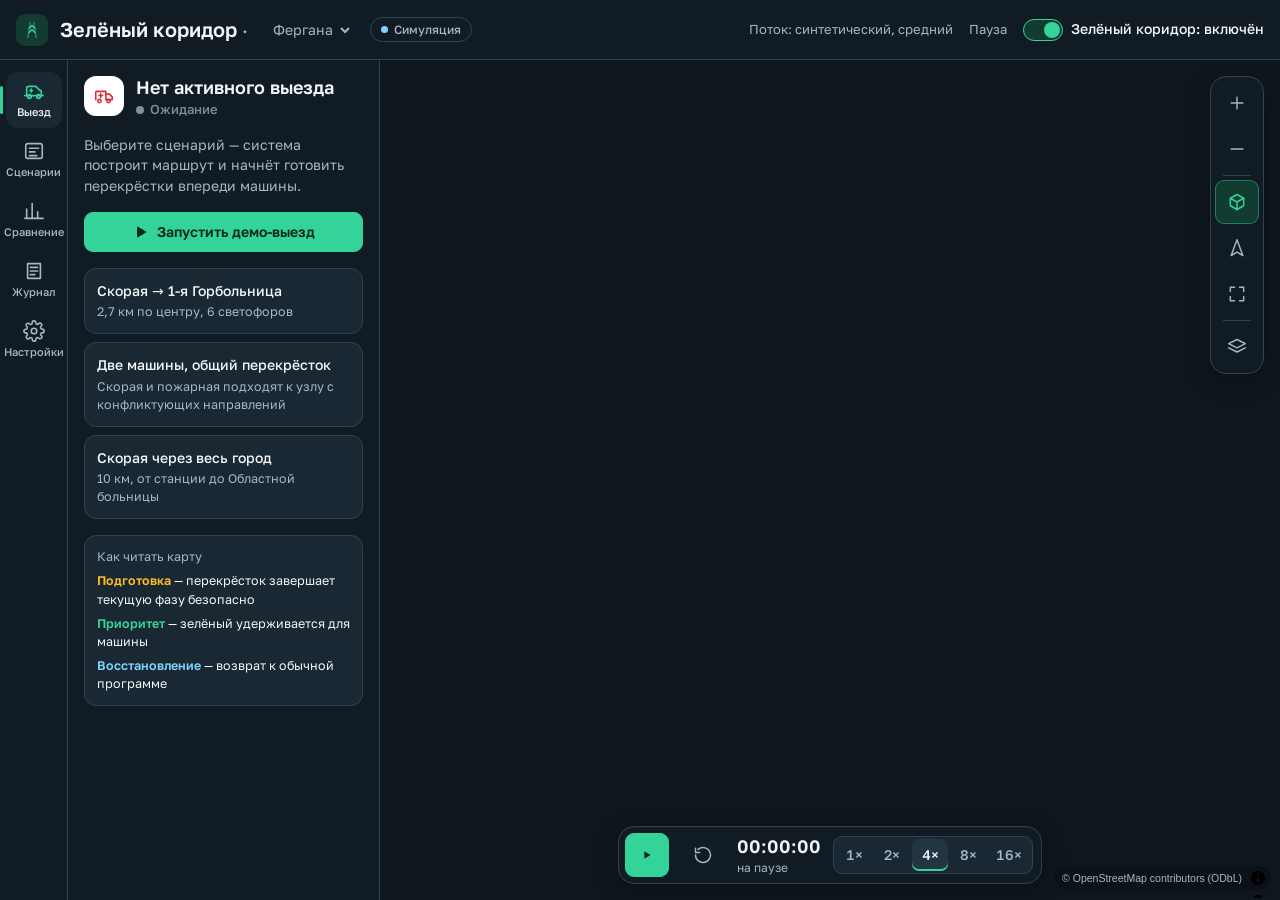
==== app/index.html @ f5132b70 "Deploy demo 2026-10-21T15:01Z" ====
<!doctype html>
<html lang="ru">
  <head>
    <meta charset="UTF-8" />
    
    <meta name="viewport" content="width=device-width, initial-scale=1.0" />
    <title>Зелёный коридор · Фергана</title>
    <script type="module" crossorigin src="./assets/index-9zPYIZCa.js"></script>
    <link rel="stylesheet" crossorigin href="./assets/index-Ds9QWmDQ.css">
  </head>
  <body>
    <div id="root"></div>
  </body>
</html>
---- app/assets/index-Ds9QWmDQ.css ----
@font-face{font-family:Golos Text;font-style:normal;font-display:swap;font-weight:400;src:url(./golos-text-cyrillic-ext-400-normal-B7UQLM1C.woff2) format("woff2"),url(./golos-text-cyrillic-ext-400-normal-Cpwc_t9_.woff) format("woff");unicode-range:U+0460-052F,U+1C80-1C8A,U+20B4,U+2DE0-2DFF,U+A640-A69F,U+FE2E-FE2F}@font-face{font-family:Golos Text;font-style:normal;font-display:swap;font-weight:400;src:url(./golos-text-cyrillic-400-normal-Du08II1m.woff2) format("woff2"),url(./golos-text-cyrillic-400-normal-Ceu9bpXK.woff) format("woff");unicode-range:U+0301,U+0400-045F,U+0490-0491,U+04B0-04B1,U+2116}@font-face{font-family:Golos Text;font-style:normal;font-display:swap;font-weight:400;src:url(./golos-text-latin-ext-400-normal-BC4k-DM0.woff2) format("woff2"),url(./golos-text-latin-ext-400-normal-C4yf00BN.woff) format("woff");unicode-range:U+0100-02BA,U+02BD-02C5,U+02C7-02CC,U+02CE-02D7,U+02DD-02FF,U+0304,U+0308,U+0329,U+1D00-1DBF,U+1E00-1E9F,U+1EF2-1EFF,U+2020,U+20A0-20AB,U+20AD-20C0,U+2113,U+2C60-2C7F,U+A720-A7FF}@font-face{font-family:Golos Text;font-style:normal;font-display:swap;font-weight:400;src:url(./golos-text-latin-400-normal-BRtgm2Ku.woff2) format("woff2"),url(./golos-text-latin-400-normal-DzzaOOeY.woff) format("woff");unicode-range:U+0000-00FF,U+0131,U+0152-0153,U+02BB-02BC,U+02C6,U+02DA,U+02DC,U+0304,U+0308,U+0329,U+2000-206F,U+20AC,U+2122,U+2191,U+2193,U+2212,U+2215,U+FEFF,U+FFFD}@font-face{font-family:Golos Text;font-style:normal;font-display:swap;font-weight:500;src:url(./golos-text-cyrillic-ext-500-normal-DowNBUsJ.woff2) format("woff2"),url(./golos-text-cyrillic-ext-500-normal-ChMrrh8g.woff) format("woff");unicode-range:U+0460-052F,U+1C80-1C8A,U+20B4,U+2DE0-2DFF,U+A640-A69F,U+FE2E-FE2F}@font-face{font-family:Golos Text;font-style:normal;font-display:swap;font-weight:500;src:url(./golos-text-cyrillic-500-normal-B_X3u68Z.woff2) format("woff2"),url(./golos-text-cyrillic-500-normal-CgnIYaIc.woff) format("woff");unicode-range:U+0301,U+0400-045F,U+0490-0491,U+04B0-04B1,U+2116}@font-face{font-family:Golos Text;font-style:normal;font-display:swap;font-weight:500;src:url(./golos-text-latin-ext-500-normal-DKLhIVht.woff2) format("woff2"),url(./golos-text-latin-ext-500-normal-DEuFnoAa.woff) format("woff");unicode-range:U+0100-02BA,U+02BD-02C5,U+02C7-02CC,U+02CE-02D7,U+02DD-02FF,U+0304,U+0308,U+0329,U+1D00-1DBF,U+1E00-1E9F,U+1EF2-1EFF,U+2020,U+20A0-20AB,U+20AD-20C0,U+2113,U+2C60-2C7F,U+A720-A7FF}@font-face{font-family:Golos Text;font-style:normal;font-display:swap;font-weight:500;src:url(./golos-text-latin-500-normal-vg8l_8L7.woff2) format("woff2"),url(./golos-text-latin-500-normal-CMGwgarb.woff) format("woff");unicode-range:U+0000-00FF,U+0131,U+0152-0153,U+02BB-02BC,U+02C6,U+02DA,U+02DC,U+0304,U+0308,U+0329,U+2000-206F,U+20AC,U+2122,U+2191,U+2193,U+2212,U+2215,U+FEFF,U+FFFD}@font-face{font-family:Golos Text;font-style:normal;font-display:swap;font-weight:600;src:url(./golos-text-cyrillic-ext-600-normal-B7560LIh.woff2) format("woff2"),url(./golos-text-cyrillic-ext-600-normal-DSrnFoa6.woff) format("woff");unicode-range:U+0460-052F,U+1C80-1C8A,U+20B4,U+2DE0-2DFF,U+A640-A69F,U+FE2E-FE2F}@font-face{font-family:Golos Text;font-style:normal;font-display:swap;font-weight:600;src:url(./golos-text-cyrillic-600-normal-C24T-5ZM.woff2) format("woff2"),url(./golos-text-cyrillic-600-normal-Dw66BQxA.woff) format("woff");unicode-range:U+0301,U+0400-045F,U+0490-0491,U+04B0-04B1,U+2116}@font-face{font-family:Golos Text;font-style:normal;font-display:swap;font-weight:600;src:url(./golos-text-latin-ext-600-normal-owBqvGRr.woff2) format("woff2"),url(./golos-text-latin-ext-600-normal-CEQ_VXH0.woff) format("woff");unicode-range:U+0100-02BA,U+02BD-02C5,U+02C7-02CC,U+02CE-02D7,U+02DD-02FF,U+0304,U+0308,U+0329,U+1D00-1DBF,U+1E00-1E9F,U+1EF2-1EFF,U+2020,U+20A0-20AB,U+20AD-20C0,U+2113,U+2C60-2C7F,U+A720-A7FF}@font-face{font-family:Golos Text;font-style:normal;font-display:swap;font-weight:600;src:url(./golos-text-latin-600-normal-GuklLaES.woff2) format("woff2"),url(./golos-text-latin-600-normal-C-WGjWc2.woff) format("woff");unicode-range:U+0000-00FF,U+0131,U+0152-0153,U+02BB-02BC,U+02C6,U+02DA,U+02DC,U+0304,U+0308,U+0329,U+2000-206F,U+20AC,U+2122,U+2191,U+2193,U+2212,U+2215,U+FEFF,U+FFFD}:root{--app-bg: #0b1218;--panel-bg: #111b24;--surface-raised: #1a2833;--surface-hover: #243542;--border-subtle: #30424f;--text-primary: #f2f6f8;--text-secondary: #a7b6c2;--accent-green: #34d399;--accent-green-hover: #6ee7b7;--accent-green-surface: #123b31;--on-green: #06281d;--status-preparing: #fbbf24;--status-danger: #f87171;--status-info: #7dd3fc;--status-unknown: #81909d;--focus: #7dd3fc;--s1: 4px;--s2: 8px;--s3: 12px;--s4: 16px;--s5: 20px;--s6: 24px;--s7: 32px;--r-field: 9px;--r-card: 12px;--r-panel: 16px;--shadow-panel: 0 6px 24px rgba(0, 0, 0, .32), 0 1px 0 rgba(255, 255, 255, .03) inset;--shadow-float: 0 4px 16px rgba(0, 0, 0, .38);--topbar-h: 60px;--nav-w: 68px;--panel-w: 312px;--t-fast: .16s;--t-med: .2s;--font: "Golos Text", system-ui, -apple-system, "Segoe UI", Roboto, sans-serif;color-scheme:dark}@media(prefers-reduced-motion:reduce){:root{--t-fast: 0ms;--t-med: 0ms}}*{box-sizing:border-box}html,body,#root{height:100%;margin:0}body{background:var(--app-bg);color:var(--text-primary);font:400 14px/1.45 var(--font);overflow:hidden;-webkit-font-smoothing:antialiased}button,select,input{font:inherit;color:inherit}.num{font-variant-numeric:tabular-nums}:focus-visible{outline:2px solid var(--focus);outline-offset:2px}.sr-only{position:absolute;width:1px;height:1px;overflow:hidden;clip:rect(0 0 0 0);white-space:nowrap}.boot{height:100%;display:grid;place-items:center;color:var(--text-secondary);font-size:16px;gap:8px;text-align:center}.shell{position:relative;height:100%;display:grid;grid-template-rows:var(--topbar-h) minmax(0,1fr);grid-template-columns:var(--nav-w) var(--panel-w) minmax(0,1fr);grid-template-areas:"top top top" "nav panel map"}.topbar{grid-area:top;display:flex;align-items:center;gap:var(--s4);padding:0 var(--s4);background:var(--panel-bg);border-bottom:1px solid var(--border-subtle);min-width:0}.brand{display:flex;align-items:center;gap:var(--s3);min-width:0}.brand-mark{width:32px;height:32px;border-radius:9px;background:var(--accent-green-surface);color:var(--accent-green);display:grid;place-items:center;flex:none}.brand-name{font-size:20px;font-weight:600;white-space:nowrap}.brand-city{color:var(--text-secondary);font-size:14px;white-space:nowrap}.sim-tag{display:inline-flex;align-items:center;gap:6px;padding:3px 10px;border-radius:999px;border:1px solid var(--border-subtle);color:var(--text-secondary);font-size:12px;font-weight:500;white-space:nowrap}.sim-tag i{width:7px;height:7px;border-radius:50%;background:var(--status-info)}.top-meta{display:flex;align-items:center;gap:var(--s4);margin-left:auto;min-width:0}.top-meta .meta{color:var(--text-secondary);font-size:13px;white-space:nowrap}.switch{display:inline-flex;align-items:center;gap:var(--s2);cursor:pointer;font-weight:500;white-space:nowrap;min-height:44px}.switch input{position:absolute;opacity:0;width:1px;height:1px}.switch .track{width:40px;height:22px;border-radius:11px;background:var(--surface-hover);border:1px solid var(--border-subtle);position:relative;transition:background var(--t-fast)}.switch .track:after{content:"";position:absolute;top:2px;left:2px;width:16px;height:16px;border-radius:50%;background:var(--text-secondary);transition:transform var(--t-fast),background var(--t-fast)}.switch input:checked+.track{background:var(--accent-green-surface);border-color:var(--accent-green)}.switch input:checked+.track:after{transform:translate(18px);background:var(--accent-green)}.switch input:focus-visible+.track{outline:2px solid var(--focus);outline-offset:2px}.sidenav{grid-area:nav;background:var(--panel-bg);border-right:1px solid var(--border-subtle);display:flex;flex-direction:column;align-items:center;gap:var(--s1);padding:var(--s3) 0}.navbtn{position:relative;width:56px;min-height:56px;border:0;background:none;border-radius:var(--r-card);color:var(--text-secondary);cursor:pointer;display:flex;flex-direction:column;align-items:center;justify-content:center;gap:2px;font-size:11px;font-weight:500;transition:background var(--t-fast),color var(--t-fast)}.navbtn:hover,.navbtn[aria-current=page]{background:var(--surface-raised);color:var(--text-primary)}.navbtn[aria-current=page] svg{color:var(--accent-green)}.navbtn[aria-current=page]:before{content:"";position:absolute;left:-6px;top:14px;bottom:14px;width:3px;border-radius:2px;background:var(--accent-green)}.panel{grid-area:panel;background:var(--panel-bg);border-right:1px solid var(--border-subtle);overflow-y:auto;overscroll-behavior:contain;min-width:0}.panel-inner{padding:var(--s4);display:flex;flex-direction:column;gap:var(--s4)}.panel h2{margin:0;font-size:19px;font-weight:600}.panel h3{margin:0 0 var(--s2);font-size:12px;font-weight:500;text-transform:uppercase;letter-spacing:.06em;color:var(--text-secondary)}.mapwrap{grid-area:map;position:relative;min-width:0;overflow:hidden}.mapwrap .map3d{position:absolute;top:0;right:0;bottom:0;left:0}.peek{display:none}.btn{display:inline-flex;align-items:center;justify-content:center;gap:var(--s2);min-height:40px;padding:0 var(--s4);border-radius:var(--r-field);border:1px solid var(--border-subtle);background:var(--surface-raised);color:var(--text-primary);font-weight:500;cursor:pointer;transition:background var(--t-fast),border-color var(--t-fast);white-space:nowrap}.btn:hover{background:var(--surface-hover)}.btn:active{transform:translateY(1px)}.btn:disabled{opacity:.45;cursor:not-allowed;transform:none}.btn.primary{background:var(--accent-green);border-color:var(--accent-green);color:var(--on-green);font-weight:600}.btn.primary:hover{background:var(--accent-green-hover)}.btn.ghost{background:none;border-color:transparent;color:var(--text-secondary)}.btn.ghost:hover{color:var(--text-primary);background:var(--surface-raised)}.btn.danger{color:var(--status-danger)}.btn.block{width:100%}.btn.sm{min-height:32px;padding:0 var(--s3);font-size:13px}.iconbtn{width:44px;height:44px;display:grid;place-items:center;border-radius:var(--r-field);border:1px solid transparent;background:none;color:var(--text-secondary);cursor:pointer;transition:background var(--t-fast),color var(--t-fast)}.iconbtn:hover{background:var(--surface-hover);color:var(--text-primary)}.iconbtn[aria-pressed=true]{color:var(--accent-green);background:var(--accent-green-surface);border-color:#34d39973}.seg{display:inline-flex;background:var(--surface-raised);border:1px solid var(--border-subtle);border-radius:var(--r-field);padding:2px;gap:2px}.seg button{min-height:32px;min-width:36px;padding:0 var(--s2);border:0;border-radius:7px;background:none;color:var(--text-secondary);cursor:pointer;font-weight:500;font-variant-numeric:tabular-nums}.seg button:hover{color:var(--text-primary)}.seg button[aria-pressed=true]{background:var(--surface-hover);color:var(--text-primary);box-shadow:inset 0 -2px 0 var(--accent-green)}select,input[type=number],input[type=text]{min-height:40px;background:var(--surface-raised);border:1px solid var(--border-subtle);border-radius:var(--r-field);padding:0 var(--s3)}.field{display:flex;flex-direction:column;gap:var(--s1)}.field>span{font-size:12px;color:var(--text-secondary)}.card{background:var(--surface-raised);border:1px solid var(--border-subtle);border-radius:var(--r-card);padding:var(--s3)}.row{display:flex;gap:var(--s2);align-items:center;flex-wrap:wrap}.muted{color:var(--text-secondary)}.small{font-size:12.5px}.good{color:var(--accent-green)}.bad{color:var(--status-danger)}.warn{color:var(--status-preparing)}.divider{height:1px;background:var(--border-subtle);margin:0;border:0}.kv{display:grid;grid-template-columns:1fr auto;gap:6px var(--s3);font-size:13px}.kv>:nth-child(odd){color:var(--text-secondary)}.kv>:nth-child(2n){text-align:right;font-variant-numeric:tabular-nums}.tag{display:inline-flex;align-items:center;gap:4px;padding:2px 8px;border-radius:6px;font-size:12px;font-weight:500;border:1px solid var(--border-subtle);color:var(--text-secondary);white-space:nowrap}.tag.green{color:var(--accent-green);border-color:#34d39973;background:var(--accent-green-surface)}.tag.amber{color:var(--status-preparing);border-color:#fbbf2473;background:#fbbf2414}.tag.info{color:var(--status-info);border-color:#7dd3fc66;background:#7dd3fc12}.tag.red{color:var(--status-danger);border-color:#f8717173;background:#f8717112}.tag.unknown{color:var(--status-unknown);border-style:dashed}details>summary{cursor:pointer;color:var(--text-secondary);font-weight:500;min-height:32px;display:flex;align-items:center}table.t{width:100%;border-collapse:collapse;font-size:12.5px;font-variant-numeric:tabular-nums}table.t th,table.t td{padding:6px 4px;border-bottom:1px solid var(--border-subtle);text-align:right}table.t th:first-child,table.t td:first-child{text-align:left}table.t th{color:var(--text-secondary);font-weight:500}.log{font-size:12px;max-height:calc(100dvh - 360px);min-height:160px;overflow-y:auto;background:var(--app-bg);border:1px solid var(--border-subtle);border-radius:var(--r-card);padding:var(--s2)}.log div{padding:3px 0;border-bottom:1px solid rgba(48,66,79,.5)}.log .t{color:var(--text-secondary);font-variant-numeric:tabular-nums;margin-right:6px}.bar{height:8px;border-radius:4px;background:var(--surface-hover);overflow:hidden}.bar>div{height:100%;border-radius:4px}.empty{border:1px dashed var(--border-subtle);border-radius:var(--r-card);padding:var(--s4);color:var(--text-secondary);text-align:center;display:flex;flex-direction:column;gap:var(--s3);align-items:center}.mission-head{display:flex;gap:var(--s3);align-items:flex-start}.svc{width:40px;height:40px;border-radius:var(--r-card);display:grid;place-items:center;background:#fff;color:#d92d3a;flex:none}.svc.fire{color:#e8590c}.svc.police{color:#2c5ad6}.mission-title{font-size:18px;font-weight:600;line-height:1.25}.status{display:inline-flex;align-items:center;gap:6px;font-size:13px;font-weight:500}.status i{width:8px;height:8px;border-radius:50%;background:currentColor}.route-ft{display:grid;grid-template-columns:16px 1fr;gap:2px var(--s2);font-size:13px}.route-ft .dot{width:10px;height:10px;border-radius:50%;border:2px solid var(--text-secondary);margin:4px 3px}.route-ft .dot.to{border-color:var(--accent-green);background:var(--accent-green)}.route-ft .name{overflow:hidden;display:-webkit-box;-webkit-line-clamp:2;-webkit-box-orient:vertical}.eta-big{font-size:30px;font-weight:600;font-variant-numeric:tabular-nums;line-height:1.1}.metrics{display:grid;grid-template-columns:repeat(3,1fr);gap:var(--s2)}.metric{background:var(--surface-raised);border-radius:var(--r-card);padding:var(--s2) var(--s3)}.metric b{display:block;font-size:17px;font-weight:600;font-variant-numeric:tabular-nums}.metric span{font-size:12px;color:var(--text-secondary)}.street-now{font-size:16px;font-weight:500;overflow:hidden;display:-webkit-box;-webkit-line-clamp:2;-webkit-box-orient:vertical}.seq{list-style:none;margin:0;padding:0;position:relative}.seq li{position:relative;display:grid;grid-template-columns:28px 1fr;gap:var(--s2);padding:0 0 var(--s3);cursor:pointer;border-radius:var(--r-field)}.seq li:hover .seq-name{color:var(--accent-green-hover)}.seq li:before{content:"";position:absolute;left:13px;top:24px;bottom:0;width:2px;background:var(--border-subtle)}.seq li:last-child:before{display:none}.seq li.passed:before,.seq li.priority:before{background:var(--accent-green);opacity:.5}.seq .bullet{width:28px;height:24px;display:grid;place-items:center}.seq .bullet i{width:12px;height:12px;border-radius:50%;border:2px solid var(--status-unknown);background:var(--panel-bg)}.seq .passed .bullet i{background:var(--text-secondary);border-color:var(--text-secondary);width:10px;height:10px}.seq .priority .bullet i{border-color:var(--accent-green);background:var(--accent-green);box-shadow:0 0 0 4px #34d3992e}.seq .preparing .bullet i{border-color:var(--status-preparing);background:var(--panel-bg);box-shadow:0 0 0 3px #fbbf2426}.seq .waiting .bullet i{border-style:dashed}.seq-kicker{font-size:12px;color:var(--text-secondary)}.seq-name{font-weight:500;overflow:hidden;display:-webkit-box;-webkit-line-clamp:2;-webkit-box-orient:vertical}.seq-meta{display:flex;gap:var(--s2);flex-wrap:wrap;margin-top:3px;font-size:12px;color:var(--text-secondary);font-variant-numeric:tabular-nums}.backbtn{align-self:flex-start}.approach{display:grid;grid-template-columns:18px 1fr auto;gap:var(--s2);align-items:center;padding:var(--s2) 0;border-bottom:1px solid var(--border-subtle)}.lamp3{width:14px;height:34px;border-radius:4px;background:#0a0f13;border:1px solid #3a4b57;display:flex;flex-direction:column;justify-content:space-around;align-items:center;padding:2px 0}.lamp3 i{width:8px;height:8px;border-radius:50%;background:#26333d}.lamp3 .on.R{background:#f87171}.lamp3 .on.Y{background:#fbbf24}.lamp3 .on.G{background:#34d399}.lamp3.unknown{border-style:dashed}.moves{display:flex;gap:4px;flex-wrap:wrap}.mv{display:inline-flex;align-items:center;gap:3px;padding:2px 6px;border-radius:6px;font-size:12px;border:1px solid var(--border-subtle);color:var(--text-secondary)}.mv.G{color:var(--accent-green);border-color:#34d39980}.mv.Y{color:var(--status-preparing);border-color:#fbbf2480}.maptools{position:absolute;right:var(--s4);top:var(--s4);z-index:5;display:flex;flex-direction:column;gap:2px;padding:4px;background:var(--panel-bg);border:1px solid var(--border-subtle);border-radius:var(--r-panel);box-shadow:var(--shadow-panel)}.maptools hr{width:28px;border:0;height:1px;background:var(--border-subtle);margin:2px auto}.simbar{position:absolute;left:50%;transform:translate(-50%);bottom:var(--s4);z-index:5;display:flex;align-items:center;gap:var(--s3);padding:6px 8px 6px 6px;background:var(--panel-bg);border:1px solid var(--border-subtle);border-radius:var(--r-panel);box-shadow:var(--shadow-panel);max-width:calc(100% - 32px)}.simbar .playbtn{width:44px;height:44px}.simbar .clock{font-size:18px;font-weight:600;font-variant-numeric:tabular-nums;min-width:84px}.simbar .lbl{font-size:12px;color:var(--text-secondary)}.notice{position:absolute;left:50%;transform:translate(-50%);top:var(--s4);z-index:6;max-width:min(560px,calc(100% - 140px));display:flex;gap:var(--s3);align-items:flex-start;padding:var(--s2) var(--s3);background:var(--panel-bg);border:1px solid var(--border-subtle);border-left:3px solid var(--status-info);border-radius:var(--r-card);box-shadow:var(--shadow-float);animation:fadein var(--t-med) ease-out}.notice.green{border-left-color:var(--accent-green)}.notice.amber{border-left-color:var(--status-preparing)}.notice.red{border-left-color:var(--status-danger)}.notice .n-title{font-weight:500}.notice .n-more{font-size:12.5px;color:var(--text-secondary);margin-top:2px}@keyframes fadein{0%{opacity:0;transform:translate(-50%,-4px)}}.mapstate{position:absolute;left:var(--s4);top:var(--s4);z-index:5;display:flex;flex-direction:column;gap:var(--s2)}.legend{position:absolute;left:var(--s4);bottom:var(--s4);z-index:5;background:var(--panel-bg);border:1px solid var(--border-subtle);border-radius:var(--r-card);box-shadow:var(--shadow-panel);padding:var(--s3);font-size:12px;width:250px}.legend ul{list-style:none;margin:var(--s2) 0 0;padding:0;display:grid;gap:6px}.legend li{display:grid;grid-template-columns:26px 1fr;align-items:center;gap:var(--s2);color:var(--text-secondary)}.lg-line{height:4px;border-radius:2px}.maplibregl-ctrl-attrib{background:#0b1218bf!important;color:var(--text-secondary)!important;font-size:10.5px}.maplibregl-ctrl-attrib a{color:var(--text-secondary)!important}.maplibregl-ctrl-bottom-right{right:0}@media(max-width:1179px){.shell{grid-template-columns:var(--nav-w) minmax(0,1fr);grid-template-areas:"top top" "nav map"}.panel{grid-area:map;position:relative;z-index:8;width:var(--panel-w);justify-self:start;box-shadow:var(--shadow-panel);transform:translate(-102%);transition:transform var(--t-med);visibility:hidden}.panel.open{transform:none;visibility:visible}.top-meta .meta{display:none}}@media(max-width:699px){:root{--topbar-h: 52px}.shell{grid-template-rows:var(--topbar-h) minmax(0,1fr) calc(60px + env(safe-area-inset-bottom));grid-template-columns:minmax(0,1fr);grid-template-areas:"top" "map" "nav"}.topbar{padding:0 var(--s3);gap:var(--s2);padding-top:env(safe-area-inset-top)}.brand-name{font-size:17px}.brand-city,.brand-mark,.switch .lbl-long{display:none}.sidenav{position:relative;z-index:9;flex-direction:row;justify-content:space-around;border-right:0;border-top:1px solid var(--border-subtle);padding:0 0 env(safe-area-inset-bottom)}.navbtn{width:auto;flex:1;min-height:56px}.navbtn[aria-current=page]:before{left:25%;right:25%;top:0;bottom:auto;width:auto;height:3px}.panel{position:absolute;grid-area:map;left:0;right:0;bottom:0;top:auto;width:100%;max-height:72%;border-radius:var(--r-panel) var(--r-panel) 0 0;border:1px solid var(--border-subtle);border-bottom:0;transform:translateY(calc(100% - 128px));visibility:visible;transition:transform var(--t-med)}.panel.open{transform:none}.panel .grab{display:block;width:44px;height:5px;border-radius:3px;background:var(--border-subtle);margin:8px auto 0}.simbar{bottom:140px;gap:var(--s2)}.simbar .seg,.simbar .lbl{display:none}.maptools{top:var(--s3);right:var(--s3)}.notice{top:var(--s3);max-width:calc(100% - 90px);left:var(--s3);transform:none}.legend{display:none}}.panel .grab{display:none}@media(max-width:699px){.panel .grab{display:block}}.tablet-only{display:none}@media(max-width:1179px)and (min-width:700px){.tablet-only{display:grid}}.card.scen{text-align:left;cursor:pointer;display:grid;gap:2px;color:inherit;transition:background var(--t-fast),border-color var(--t-fast)}.card.scen:hover{background:var(--surface-hover);border-color:#47606f}.brand-sep{color:var(--text-secondary);font-weight:400}.city-select{min-height:44px;padding:0 var(--s1) 0 var(--s2);border-color:transparent;background-color:transparent;color:var(--text-secondary);font-size:14px;cursor:pointer}.city-select:hover,.city-select:focus-visible{border-color:var(--border-subtle);background-color:var(--surface-raised);color:var(--text-primary)}.city-select option{background:var(--panel-bg);color:var(--text-primary)}.boot .city-select{border-color:var(--border-subtle)}.mapwrap.city-missing{background:var(--map-bg, #0f171d)}@media(max-width:699px){.brand-sep{display:none}.city-select{font-size:13px;padding:0 2px;min-width:0}}@media(max-width:699px){.brand-name{display:none}.brand-mark{display:grid;width:30px;height:30px}.city-select{flex:none;min-width:96px;color:var(--text-primary)}.switch>span:last-child{display:none}.sim-tag{padding:3px 8px}}.maplibregl-map{font:12px/20px Helvetica Neue,Arial,Helvetica,sans-serif;overflow:hidden;position:relative;-webkit-tap-highlight-color:rgb(0 0 0/0)}.maplibregl-canvas{left:0;position:absolute;top:0}.maplibregl-map:fullscreen{height:100%;width:100%}.maplibregl-ctrl-group button.maplibregl-ctrl-compass{touch-action:none}.maplibregl-canvas-container.maplibregl-interactive,.maplibregl-ctrl-group button.maplibregl-ctrl-compass{cursor:grab;-webkit-user-select:none;-moz-user-select:none;user-select:none}.maplibregl-canvas-container.maplibregl-interactive.maplibregl-track-pointer{cursor:pointer}.maplibregl-canvas-container.maplibregl-interactive:active,.maplibregl-ctrl-group button.maplibregl-ctrl-compass:active{cursor:grabbing}.maplibregl-canvas-container.maplibregl-touch-zoom-rotate,.maplibregl-canvas-container.maplibregl-touch-zoom-rotate .maplibregl-canvas{touch-action:pan-x pan-y}.maplibregl-canvas-container.maplibregl-touch-drag-pan,.maplibregl-canvas-container.maplibregl-touch-drag-pan .maplibregl-canvas{touch-action:pinch-zoom}.maplibregl-canvas-container.maplibregl-touch-zoom-rotate.maplibregl-touch-drag-pan,.maplibregl-canvas-container.maplibregl-touch-zoom-rotate.maplibregl-touch-drag-pan .maplibregl-canvas{touch-action:none}.maplibregl-canvas-container.maplibregl-touch-drag-pan.maplibregl-cooperative-gestures,.maplibregl-canvas-container.maplibregl-touch-drag-pan.maplibregl-cooperative-gestures .maplibregl-canvas{touch-action:pan-x pan-y}.maplibregl-ctrl-bottom-left,.maplibregl-ctrl-bottom-right,.maplibregl-ctrl-top-left,.maplibregl-ctrl-top-right{pointer-events:none;position:absolute;z-index:2}.maplibregl-ctrl-top-left{left:0;top:0}.maplibregl-ctrl-top-right{right:0;top:0}.maplibregl-ctrl-bottom-left{bottom:0;left:0}.maplibregl-ctrl-bottom-right{bottom:0;right:0}.maplibregl-ctrl{clear:both;pointer-events:auto;transform:translate(0)}.maplibregl-ctrl-top-left .maplibregl-ctrl{float:left;margin:10px 0 0 10px}.maplibregl-ctrl-top-right .maplibregl-ctrl{float:right;margin:10px 10px 0 0}.maplibregl-ctrl-bottom-left .maplibregl-ctrl{float:left;margin:0 0 10px 10px}.maplibregl-ctrl-bottom-right .maplibregl-ctrl{float:right;margin:0 10px 10px 0}.maplibregl-ctrl-group{background:#fff;border-radius:4px}.maplibregl-ctrl-group:not(:empty){box-shadow:0 0 0 2px #0000001a}@media(forced-colors:active){.maplibregl-ctrl-group:not(:empty){box-shadow:0 0 0 2px ButtonText}}.maplibregl-ctrl-group button{background-color:transparent;border:0;box-sizing:border-box;cursor:pointer;display:block;height:29px;outline:none;padding:0;width:29px}.maplibregl-ctrl-group button+button{border-top:1px solid #ddd}.maplibregl-ctrl button .maplibregl-ctrl-icon{background-position:50%;background-repeat:no-repeat;display:block;height:100%;width:100%}@media(forced-colors:active){.maplibregl-ctrl-icon{background-color:transparent}.maplibregl-ctrl-group button+button{border-top:1px solid ButtonText}}.maplibregl-ctrl button::-moz-focus-inner{border:0;padding:0}.maplibregl-ctrl-attrib-button:focus,.maplibregl-ctrl-group button:focus{box-shadow:0 0 2px 2px #0096ff}.maplibregl-ctrl button:disabled{cursor:not-allowed}.maplibregl-ctrl button:disabled .maplibregl-ctrl-icon{opacity:.25}.maplibregl-ctrl button:not(:disabled):hover{background-color:#0000000d}.maplibregl-ctrl-group button:focus:focus-visible{box-shadow:0 0 2px 2px #0096ff}.maplibregl-ctrl-group button:focus:not(:focus-visible){box-shadow:none}.maplibregl-ctrl-group button:focus:first-child{border-radius:4px 4px 0 0}.maplibregl-ctrl-group button:focus:last-child{border-radius:0 0 4px 4px}.maplibregl-ctrl-group button:focus:only-child{border-radius:inherit}.maplibregl-ctrl button.maplibregl-ctrl-zoom-out .maplibregl-ctrl-icon{background-image:url("data:image/svg+xml;charset=utf-8,%3Csvg xmlns='http://www.w3.org/2000/svg' width='29' height='29' fill='%23333' viewBox='0 0 29 29'%3E%3Cpath d='M10 13c-.75 0-1.5.75-1.5 1.5S9.25 16 10 16h9c.75 0 1.5-.75 1.5-1.5S19.75 13 19 13z'/%3E%3C/svg%3E")}.maplibregl-ctrl button.maplibregl-ctrl-zoom-in .maplibregl-ctrl-icon{background-image:url("data:image/svg+xml;charset=utf-8,%3Csvg xmlns='http://www.w3.org/2000/svg' width='29' height='29' fill='%23333' viewBox='0 0 29 29'%3E%3Cpath d='M14.5 8.5c-.75 0-1.5.75-1.5 1.5v3h-3c-.75 0-1.5.75-1.5 1.5S9.25 16 10 16h3v3c0 .75.75 1.5 1.5 1.5S16 19.75 16 19v-3h3c.75 0 1.5-.75 1.5-1.5S19.75 13 19 13h-3v-3c0-.75-.75-1.5-1.5-1.5'/%3E%3C/svg%3E")}@media(forced-colors:active){.maplibregl-ctrl button.maplibregl-ctrl-zoom-out .maplibregl-ctrl-icon{background-image:url("data:image/svg+xml;charset=utf-8,%3Csvg xmlns='http://www.w3.org/2000/svg' width='29' height='29' fill='%23fff' viewBox='0 0 29 29'%3E%3Cpath d='M10 13c-.75 0-1.5.75-1.5 1.5S9.25 16 10 16h9c.75 0 1.5-.75 1.5-1.5S19.75 13 19 13z'/%3E%3C/svg%3E")}.maplibregl-ctrl button.maplibregl-ctrl-zoom-in .maplibregl-ctrl-icon{background-image:url("data:image/svg+xml;charset=utf-8,%3Csvg xmlns='http://www.w3.org/2000/svg' width='29' height='29' fill='%23fff' viewBox='0 0 29 29'%3E%3Cpath d='M14.5 8.5c-.75 0-1.5.75-1.5 1.5v3h-3c-.75 0-1.5.75-1.5 1.5S9.25 16 10 16h3v3c0 .75.75 1.5 1.5 1.5S16 19.75 16 19v-3h3c.75 0 1.5-.75 1.5-1.5S19.75 13 19 13h-3v-3c0-.75-.75-1.5-1.5-1.5'/%3E%3C/svg%3E")}}@media(forced-colors:active)and (prefers-color-scheme:light){.maplibregl-ctrl button.maplibregl-ctrl-zoom-out .maplibregl-ctrl-icon{background-image:url("data:image/svg+xml;charset=utf-8,%3Csvg xmlns='http://www.w3.org/2000/svg' width='29' height='29' viewBox='0 0 29 29'%3E%3Cpath d='M10 13c-.75 0-1.5.75-1.5 1.5S9.25 16 10 16h9c.75 0 1.5-.75 1.5-1.5S19.75 13 19 13z'/%3E%3C/svg%3E")}.maplibregl-ctrl button.maplibregl-ctrl-zoom-in .maplibregl-ctrl-icon{background-image:url("data:image/svg+xml;charset=utf-8,%3Csvg xmlns='http://www.w3.org/2000/svg' width='29' height='29' viewBox='0 0 29 29'%3E%3Cpath d='M14.5 8.5c-.75 0-1.5.75-1.5 1.5v3h-3c-.75 0-1.5.75-1.5 1.5S9.25 16 10 16h3v3c0 .75.75 1.5 1.5 1.5S16 19.75 16 19v-3h3c.75 0 1.5-.75 1.5-1.5S19.75 13 19 13h-3v-3c0-.75-.75-1.5-1.5-1.5'/%3E%3C/svg%3E")}}.maplibregl-ctrl button.maplibregl-ctrl-fullscreen .maplibregl-ctrl-icon{background-image:url("data:image/svg+xml;charset=utf-8,%3Csvg xmlns='http://www.w3.org/2000/svg' width='29' height='29' fill='%23333' viewBox='0 0 29 29'%3E%3Cpath d='M24 16v5.5c0 1.75-.75 2.5-2.5 2.5H16v-1l3-1.5-4-5.5 1-1 5.5 4 1.5-3zM6 16l1.5 3 5.5-4 1 1-4 5.5 3 1.5v1H7.5C5.75 24 5 23.25 5 21.5V16zm7-11v1l-3 1.5 4 5.5-1 1-5.5-4L6 13H5V7.5C5 5.75 5.75 5 7.5 5zm11 2.5c0-1.75-.75-2.5-2.5-2.5H16v1l3 1.5-4 5.5 1 1 5.5-4 1.5 3h1z'/%3E%3C/svg%3E")}.maplibregl-ctrl button.maplibregl-ctrl-shrink .maplibregl-ctrl-icon{background-image:url("data:image/svg+xml;charset=utf-8,%3Csvg xmlns='http://www.w3.org/2000/svg' width='29' height='29' viewBox='0 0 29 29'%3E%3Cpath d='M18.5 16c-1.75 0-2.5.75-2.5 2.5V24h1l1.5-3 5.5 4 1-1-4-5.5 3-1.5v-1zM13 18.5c0-1.75-.75-2.5-2.5-2.5H5v1l3 1.5L4 24l1 1 5.5-4 1.5 3h1zm3-8c0 1.75.75 2.5 2.5 2.5H24v-1l-3-1.5L25 5l-1-1-5.5 4L17 5h-1zM10.5 13c1.75 0 2.5-.75 2.5-2.5V5h-1l-1.5 3L5 4 4 5l4 5.5L5 12v1z'/%3E%3C/svg%3E")}@media(forced-colors:active){.maplibregl-ctrl button.maplibregl-ctrl-fullscreen .maplibregl-ctrl-icon{background-image:url("data:image/svg+xml;charset=utf-8,%3Csvg xmlns='http://www.w3.org/2000/svg' width='29' height='29' fill='%23fff' viewBox='0 0 29 29'%3E%3Cpath d='M24 16v5.5c0 1.75-.75 2.5-2.5 2.5H16v-1l3-1.5-4-5.5 1-1 5.5 4 1.5-3zM6 16l1.5 3 5.5-4 1 1-4 5.5 3 1.5v1H7.5C5.75 24 5 23.25 5 21.5V16zm7-11v1l-3 1.5 4 5.5-1 1-5.5-4L6 13H5V7.5C5 5.75 5.75 5 7.5 5zm11 2.5c0-1.75-.75-2.5-2.5-2.5H16v1l3 1.5-4 5.5 1 1 5.5-4 1.5 3h1z'/%3E%3C/svg%3E")}.maplibregl-ctrl button.maplibregl-ctrl-shrink .maplibregl-ctrl-icon{background-image:url("data:image/svg+xml;charset=utf-8,%3Csvg xmlns='http://www.w3.org/2000/svg' width='29' height='29' fill='%23fff' viewBox='0 0 29 29'%3E%3Cpath d='M18.5 16c-1.75 0-2.5.75-2.5 2.5V24h1l1.5-3 5.5 4 1-1-4-5.5 3-1.5v-1zM13 18.5c0-1.75-.75-2.5-2.5-2.5H5v1l3 1.5L4 24l1 1 5.5-4 1.5 3h1zm3-8c0 1.75.75 2.5 2.5 2.5H24v-1l-3-1.5L25 5l-1-1-5.5 4L17 5h-1zM10.5 13c1.75 0 2.5-.75 2.5-2.5V5h-1l-1.5 3L5 4 4 5l4 5.5L5 12v1z'/%3E%3C/svg%3E")}}@media(forced-colors:active)and (prefers-color-scheme:light){.maplibregl-ctrl button.maplibregl-ctrl-fullscreen .maplibregl-ctrl-icon{background-image:url("data:image/svg+xml;charset=utf-8,%3Csvg xmlns='http://www.w3.org/2000/svg' width='29' height='29' viewBox='0 0 29 29'%3E%3Cpath d='M24 16v5.5c0 1.75-.75 2.5-2.5 2.5H16v-1l3-1.5-4-5.5 1-1 5.5 4 1.5-3zM6 16l1.5 3 5.5-4 1 1-4 5.5 3 1.5v1H7.5C5.75 24 5 23.25 5 21.5V16zm7-11v1l-3 1.5 4 5.5-1 1-5.5-4L6 13H5V7.5C5 5.75 5.75 5 7.5 5zm11 2.5c0-1.75-.75-2.5-2.5-2.5H16v1l3 1.5-4 5.5 1 1 5.5-4 1.5 3h1z'/%3E%3C/svg%3E")}.maplibregl-ctrl button.maplibregl-ctrl-shrink .maplibregl-ctrl-icon{background-image:url("data:image/svg+xml;charset=utf-8,%3Csvg xmlns='http://www.w3.org/2000/svg' width='29' height='29' viewBox='0 0 29 29'%3E%3Cpath d='M18.5 16c-1.75 0-2.5.75-2.5 2.5V24h1l1.5-3 5.5 4 1-1-4-5.5 3-1.5v-1zM13 18.5c0-1.75-.75-2.5-2.5-2.5H5v1l3 1.5L4 24l1 1 5.5-4 1.5 3h1zm3-8c0 1.75.75 2.5 2.5 2.5H24v-1l-3-1.5L25 5l-1-1-5.5 4L17 5h-1zM10.5 13c1.75 0 2.5-.75 2.5-2.5V5h-1l-1.5 3L5 4 4 5l4 5.5L5 12v1z'/%3E%3C/svg%3E")}}.maplibregl-ctrl button.maplibregl-ctrl-compass .maplibregl-ctrl-icon{background-image:url("data:image/svg+xml;charset=utf-8,%3Csvg xmlns='http://www.w3.org/2000/svg' width='29' height='29' fill='%23333' viewBox='0 0 29 29'%3E%3Cpath d='m10.5 14 4-8 4 8z'/%3E%3Cpath fill='%23ccc' d='m10.5 16 4 8 4-8z'/%3E%3C/svg%3E")}@media(forced-colors:active){.maplibregl-ctrl button.maplibregl-ctrl-compass .maplibregl-ctrl-icon{background-image:url("data:image/svg+xml;charset=utf-8,%3Csvg xmlns='http://www.w3.org/2000/svg' width='29' height='29' fill='%23fff' viewBox='0 0 29 29'%3E%3Cpath d='m10.5 14 4-8 4 8z'/%3E%3Cpath fill='%23ccc' d='m10.5 16 4 8 4-8z'/%3E%3C/svg%3E")}}@media(forced-colors:active)and (prefers-color-scheme:light){.maplibregl-ctrl button.maplibregl-ctrl-compass .maplibregl-ctrl-icon{background-image:url("data:image/svg+xml;charset=utf-8,%3Csvg xmlns='http://www.w3.org/2000/svg' width='29' height='29' viewBox='0 0 29 29'%3E%3Cpath d='m10.5 14 4-8 4 8z'/%3E%3Cpath fill='%23ccc' d='m10.5 16 4 8 4-8z'/%3E%3C/svg%3E")}}.maplibregl-ctrl button.maplibregl-ctrl-terrain .maplibregl-ctrl-icon{background-image:url("data:image/svg+xml;charset=utf-8,%3Csvg xmlns='http://www.w3.org/2000/svg' width='22' height='22' fill='%23333' viewBox='0 0 22 22'%3E%3Cpath d='m1.754 13.406 4.453-4.851 3.09 3.09 3.281 3.277.969-.969-3.309-3.312 3.844-4.121 6.148 6.886h1.082v-.855l-7.207-8.07-4.84 5.187L6.169 6.57l-5.48 5.965v.871ZM.688 16.844h20.625v1.375H.688Zm0 0'/%3E%3C/svg%3E")}.maplibregl-ctrl button.maplibregl-ctrl-terrain-enabled .maplibregl-ctrl-icon{background-image:url("data:image/svg+xml;charset=utf-8,%3Csvg xmlns='http://www.w3.org/2000/svg' width='22' height='22' fill='%2333b5e5' viewBox='0 0 22 22'%3E%3Cpath d='m1.754 13.406 4.453-4.851 3.09 3.09 3.281 3.277.969-.969-3.309-3.312 3.844-4.121 6.148 6.886h1.082v-.855l-7.207-8.07-4.84 5.187L6.169 6.57l-5.48 5.965v.871ZM.688 16.844h20.625v1.375H.688Zm0 0'/%3E%3C/svg%3E")}.maplibregl-ctrl button.maplibregl-ctrl-geolocate .maplibregl-ctrl-icon{background-image:url("data:image/svg+xml;charset=utf-8,%3Csvg xmlns='http://www.w3.org/2000/svg' width='29' height='29' fill='%23333' viewBox='0 0 20 20'%3E%3Cpath d='M10 4C9 4 9 5 9 5v.1A5 5 0 0 0 5.1 9H5s-1 0-1 1 1 1 1 1h.1A5 5 0 0 0 9 14.9v.1s0 1 1 1 1-1 1-1v-.1a5 5 0 0 0 3.9-3.9h.1s1 0 1-1-1-1-1-1h-.1A5 5 0 0 0 11 5.1V5s0-1-1-1m0 2.5a3.5 3.5 0 1 1 0 7 3.5 3.5 0 1 1 0-7'/%3E%3Ccircle cx='10' cy='10' r='2'/%3E%3C/svg%3E")}.maplibregl-ctrl button.maplibregl-ctrl-geolocate:disabled .maplibregl-ctrl-icon{background-image:url("data:image/svg+xml;charset=utf-8,%3Csvg xmlns='http://www.w3.org/2000/svg' width='29' height='29' fill='%23aaa' viewBox='0 0 20 20'%3E%3Cpath d='M10 4C9 4 9 5 9 5v.1A5 5 0 0 0 5.1 9H5s-1 0-1 1 1 1 1 1h.1A5 5 0 0 0 9 14.9v.1s0 1 1 1 1-1 1-1v-.1a5 5 0 0 0 3.9-3.9h.1s1 0 1-1-1-1-1-1h-.1A5 5 0 0 0 11 5.1V5s0-1-1-1m0 2.5a3.5 3.5 0 1 1 0 7 3.5 3.5 0 1 1 0-7'/%3E%3Ccircle cx='10' cy='10' r='2'/%3E%3Cpath fill='red' d='m14 5 1 1-9 9-1-1z'/%3E%3C/svg%3E")}.maplibregl-ctrl button.maplibregl-ctrl-geolocate.maplibregl-ctrl-geolocate-active .maplibregl-ctrl-icon{background-image:url("data:image/svg+xml;charset=utf-8,%3Csvg xmlns='http://www.w3.org/2000/svg' width='29' height='29' fill='%2333b5e5' viewBox='0 0 20 20'%3E%3Cpath d='M10 4C9 4 9 5 9 5v.1A5 5 0 0 0 5.1 9H5s-1 0-1 1 1 1 1 1h.1A5 5 0 0 0 9 14.9v.1s0 1 1 1 1-1 1-1v-.1a5 5 0 0 0 3.9-3.9h.1s1 0 1-1-1-1-1-1h-.1A5 5 0 0 0 11 5.1V5s0-1-1-1m0 2.5a3.5 3.5 0 1 1 0 7 3.5 3.5 0 1 1 0-7'/%3E%3Ccircle cx='10' cy='10' r='2'/%3E%3C/svg%3E")}.maplibregl-ctrl button.maplibregl-ctrl-geolocate.maplibregl-ctrl-geolocate-active-error .maplibregl-ctrl-icon{background-image:url("data:image/svg+xml;charset=utf-8,%3Csvg xmlns='http://www.w3.org/2000/svg' width='29' height='29' fill='%23e58978' viewBox='0 0 20 20'%3E%3Cpath d='M10 4C9 4 9 5 9 5v.1A5 5 0 0 0 5.1 9H5s-1 0-1 1 1 1 1 1h.1A5 5 0 0 0 9 14.9v.1s0 1 1 1 1-1 1-1v-.1a5 5 0 0 0 3.9-3.9h.1s1 0 1-1-1-1-1-1h-.1A5 5 0 0 0 11 5.1V5s0-1-1-1m0 2.5a3.5 3.5 0 1 1 0 7 3.5 3.5 0 1 1 0-7'/%3E%3Ccircle cx='10' cy='10' r='2'/%3E%3C/svg%3E")}.maplibregl-ctrl button.maplibregl-ctrl-geolocate.maplibregl-ctrl-geolocate-background .maplibregl-ctrl-icon{background-image:url("data:image/svg+xml;charset=utf-8,%3Csvg xmlns='http://www.w3.org/2000/svg' width='29' height='29' fill='%2333b5e5' viewBox='0 0 20 20'%3E%3Cpath d='M10 4C9 4 9 5 9 5v.1A5 5 0 0 0 5.1 9H5s-1 0-1 1 1 1 1 1h.1A5 5 0 0 0 9 14.9v.1s0 1 1 1 1-1 1-1v-.1a5 5 0 0 0 3.9-3.9h.1s1 0 1-1-1-1-1-1h-.1A5 5 0 0 0 11 5.1V5s0-1-1-1m0 2.5a3.5 3.5 0 1 1 0 7 3.5 3.5 0 1 1 0-7'/%3E%3C/svg%3E")}.maplibregl-ctrl button.maplibregl-ctrl-geolocate.maplibregl-ctrl-geolocate-background-error .maplibregl-ctrl-icon{background-image:url("data:image/svg+xml;charset=utf-8,%3Csvg xmlns='http://www.w3.org/2000/svg' width='29' height='29' fill='%23e54e33' viewBox='0 0 20 20'%3E%3Cpath d='M10 4C9 4 9 5 9 5v.1A5 5 0 0 0 5.1 9H5s-1 0-1 1 1 1 1 1h.1A5 5 0 0 0 9 14.9v.1s0 1 1 1 1-1 1-1v-.1a5 5 0 0 0 3.9-3.9h.1s1 0 1-1-1-1-1-1h-.1A5 5 0 0 0 11 5.1V5s0-1-1-1m0 2.5a3.5 3.5 0 1 1 0 7 3.5 3.5 0 1 1 0-7'/%3E%3C/svg%3E")}.maplibregl-ctrl button.maplibregl-ctrl-geolocate.maplibregl-ctrl-geolocate-waiting .maplibregl-ctrl-icon{animation:maplibregl-spin 2s linear infinite}@media(forced-colors:active){.maplibregl-ctrl button.maplibregl-ctrl-geolocate .maplibregl-ctrl-icon{background-image:url("data:image/svg+xml;charset=utf-8,%3Csvg xmlns='http://www.w3.org/2000/svg' width='29' height='29' fill='%23fff' viewBox='0 0 20 20'%3E%3Cpath d='M10 4C9 4 9 5 9 5v.1A5 5 0 0 0 5.1 9H5s-1 0-1 1 1 1 1 1h.1A5 5 0 0 0 9 14.9v.1s0 1 1 1 1-1 1-1v-.1a5 5 0 0 0 3.9-3.9h.1s1 0 1-1-1-1-1-1h-.1A5 5 0 0 0 11 5.1V5s0-1-1-1m0 2.5a3.5 3.5 0 1 1 0 7 3.5 3.5 0 1 1 0-7'/%3E%3Ccircle cx='10' cy='10' r='2'/%3E%3C/svg%3E")}.maplibregl-ctrl button.maplibregl-ctrl-geolocate:disabled .maplibregl-ctrl-icon{background-image:url("data:image/svg+xml;charset=utf-8,%3Csvg xmlns='http://www.w3.org/2000/svg' width='29' height='29' fill='%23999' viewBox='0 0 20 20'%3E%3Cpath d='M10 4C9 4 9 5 9 5v.1A5 5 0 0 0 5.1 9H5s-1 0-1 1 1 1 1 1h.1A5 5 0 0 0 9 14.9v.1s0 1 1 1 1-1 1-1v-.1a5 5 0 0 0 3.9-3.9h.1s1 0 1-1-1-1-1-1h-.1A5 5 0 0 0 11 5.1V5s0-1-1-1m0 2.5a3.5 3.5 0 1 1 0 7 3.5 3.5 0 1 1 0-7'/%3E%3Ccircle cx='10' cy='10' r='2'/%3E%3Cpath fill='red' d='m14 5 1 1-9 9-1-1z'/%3E%3C/svg%3E")}.maplibregl-ctrl button.maplibregl-ctrl-geolocate.maplibregl-ctrl-geolocate-active .maplibregl-ctrl-icon{background-image:url("data:image/svg+xml;charset=utf-8,%3Csvg xmlns='http://www.w3.org/2000/svg' width='29' height='29' fill='%2333b5e5' viewBox='0 0 20 20'%3E%3Cpath d='M10 4C9 4 9 5 9 5v.1A5 5 0 0 0 5.1 9H5s-1 0-1 1 1 1 1 1h.1A5 5 0 0 0 9 14.9v.1s0 1 1 1 1-1 1-1v-.1a5 5 0 0 0 3.9-3.9h.1s1 0 1-1-1-1-1-1h-.1A5 5 0 0 0 11 5.1V5s0-1-1-1m0 2.5a3.5 3.5 0 1 1 0 7 3.5 3.5 0 1 1 0-7'/%3E%3Ccircle cx='10' cy='10' r='2'/%3E%3C/svg%3E")}.maplibregl-ctrl button.maplibregl-ctrl-geolocate.maplibregl-ctrl-geolocate-active-error .maplibregl-ctrl-icon{background-image:url("data:image/svg+xml;charset=utf-8,%3Csvg xmlns='http://www.w3.org/2000/svg' width='29' height='29' fill='%23e58978' viewBox='0 0 20 20'%3E%3Cpath d='M10 4C9 4 9 5 9 5v.1A5 5 0 0 0 5.1 9H5s-1 0-1 1 1 1 1 1h.1A5 5 0 0 0 9 14.9v.1s0 1 1 1 1-1 1-1v-.1a5 5 0 0 0 3.9-3.9h.1s1 0 1-1-1-1-1-1h-.1A5 5 0 0 0 11 5.1V5s0-1-1-1m0 2.5a3.5 3.5 0 1 1 0 7 3.5 3.5 0 1 1 0-7'/%3E%3Ccircle cx='10' cy='10' r='2'/%3E%3C/svg%3E")}.maplibregl-ctrl button.maplibregl-ctrl-geolocate.maplibregl-ctrl-geolocate-background .maplibregl-ctrl-icon{background-image:url("data:image/svg+xml;charset=utf-8,%3Csvg xmlns='http://www.w3.org/2000/svg' width='29' height='29' fill='%2333b5e5' viewBox='0 0 20 20'%3E%3Cpath d='M10 4C9 4 9 5 9 5v.1A5 5 0 0 0 5.1 9H5s-1 0-1 1 1 1 1 1h.1A5 5 0 0 0 9 14.9v.1s0 1 1 1 1-1 1-1v-.1a5 5 0 0 0 3.9-3.9h.1s1 0 1-1-1-1-1-1h-.1A5 5 0 0 0 11 5.1V5s0-1-1-1m0 2.5a3.5 3.5 0 1 1 0 7 3.5 3.5 0 1 1 0-7'/%3E%3C/svg%3E")}.maplibregl-ctrl button.maplibregl-ctrl-geolocate.maplibregl-ctrl-geolocate-background-error .maplibregl-ctrl-icon{background-image:url("data:image/svg+xml;charset=utf-8,%3Csvg xmlns='http://www.w3.org/2000/svg' width='29' height='29' fill='%23e54e33' viewBox='0 0 20 20'%3E%3Cpath d='M10 4C9 4 9 5 9 5v.1A5 5 0 0 0 5.1 9H5s-1 0-1 1 1 1 1 1h.1A5 5 0 0 0 9 14.9v.1s0 1 1 1 1-1 1-1v-.1a5 5 0 0 0 3.9-3.9h.1s1 0 1-1-1-1-1-1h-.1A5 5 0 0 0 11 5.1V5s0-1-1-1m0 2.5a3.5 3.5 0 1 1 0 7 3.5 3.5 0 1 1 0-7'/%3E%3C/svg%3E")}}@media(forced-colors:active)and (prefers-color-scheme:light){.maplibregl-ctrl button.maplibregl-ctrl-geolocate .maplibregl-ctrl-icon{background-image:url("data:image/svg+xml;charset=utf-8,%3Csvg xmlns='http://www.w3.org/2000/svg' width='29' height='29' viewBox='0 0 20 20'%3E%3Cpath d='M10 4C9 4 9 5 9 5v.1A5 5 0 0 0 5.1 9H5s-1 0-1 1 1 1 1 1h.1A5 5 0 0 0 9 14.9v.1s0 1 1 1 1-1 1-1v-.1a5 5 0 0 0 3.9-3.9h.1s1 0 1-1-1-1-1-1h-.1A5 5 0 0 0 11 5.1V5s0-1-1-1m0 2.5a3.5 3.5 0 1 1 0 7 3.5 3.5 0 1 1 0-7'/%3E%3Ccircle cx='10' cy='10' r='2'/%3E%3C/svg%3E")}.maplibregl-ctrl button.maplibregl-ctrl-geolocate:disabled .maplibregl-ctrl-icon{background-image:url("data:image/svg+xml;charset=utf-8,%3Csvg xmlns='http://www.w3.org/2000/svg' width='29' height='29' fill='%23666' viewBox='0 0 20 20'%3E%3Cpath d='M10 4C9 4 9 5 9 5v.1A5 5 0 0 0 5.1 9H5s-1 0-1 1 1 1 1 1h.1A5 5 0 0 0 9 14.9v.1s0 1 1 1 1-1 1-1v-.1a5 5 0 0 0 3.9-3.9h.1s1 0 1-1-1-1-1-1h-.1A5 5 0 0 0 11 5.1V5s0-1-1-1m0 2.5a3.5 3.5 0 1 1 0 7 3.5 3.5 0 1 1 0-7'/%3E%3Ccircle cx='10' cy='10' r='2'/%3E%3Cpath fill='red' d='m14 5 1 1-9 9-1-1z'/%3E%3C/svg%3E")}}@keyframes maplibregl-spin{0%{transform:rotate(0)}to{transform:rotate(1turn)}}a.maplibregl-ctrl-logo{background-image:url("data:image/svg+xml;charset=utf-8,%3Csvg xmlns='http://www.w3.org/2000/svg' width='88' height='23' fill='none'%3E%3Cpath fill='%23000' fill-opacity='.4' fill-rule='evenodd' d='M17.408 16.796h-1.827l2.501-12.095h.198l3.324 6.533.988 2.19.988-2.19 3.258-6.533h.181l2.6 12.095h-1.81l-1.218-5.644-.362-1.71-.658 1.71-2.929 5.644h-.098l-2.914-5.644-.757-1.71-.345 1.71zm1.958-3.42-.726 3.663a1.255 1.255 0 0 1-1.232 1.011h-1.827a1.255 1.255 0 0 1-1.229-1.509l2.501-12.095a1.255 1.255 0 0 1 1.23-1.001h.197a1.25 1.25 0 0 1 1.12.685l3.19 6.273 3.125-6.263a1.25 1.25 0 0 1 1.123-.695h.181a1.255 1.255 0 0 1 1.227.991l1.443 6.71a5 5 0 0 1 .314-.787l.009-.016a4.6 4.6 0 0 1 1.777-1.887c.782-.46 1.668-.667 2.611-.667a4.6 4.6 0 0 1 1.7.32l.306.134c.21-.16.474-.256.759-.256h1.694a1.255 1.255 0 0 1 1.212.925 1.255 1.255 0 0 1 1.212-.925h1.711c.284 0 .545.094.755.252.613-.3 1.312-.45 2.075-.45 1.356 0 2.557.445 3.482 1.4q.47.48.763 1.064V4.701a1.255 1.255 0 0 1 1.255-1.255h1.86A1.255 1.255 0 0 1 54.44 4.7v9.194h2.217c.19 0 .37.043.532.118v-4.77c0-.356.147-.678.385-.906a2.42 2.42 0 0 1-.682-1.71c0-.665.267-1.253.735-1.7a2.45 2.45 0 0 1 1.722-.674 2.43 2.43 0 0 1 1.705.675q.318.302.504.683V4.7a1.255 1.255 0 0 1 1.255-1.255h1.744A1.255 1.255 0 0 1 65.812 4.7v3.335a4.8 4.8 0 0 1 1.526-.246c.938 0 1.817.214 2.59.69a4.47 4.47 0 0 1 1.67 1.743v-.98a1.255 1.255 0 0 1 1.256-1.256h1.777c.233 0 .451.064.639.174a3.4 3.4 0 0 1 1.567-.372c.346 0 .861.02 1.285.232a1.25 1.25 0 0 1 .689 1.004 4.7 4.7 0 0 1 .853-.588c.795-.44 1.675-.647 2.61-.647 1.385 0 2.65.39 3.525 1.396.836.938 1.168 2.173 1.168 3.528q-.001.515-.056 1.051a1.255 1.255 0 0 1-.947 1.09l.408.952a1.255 1.255 0 0 1-.477 1.552c-.418.268-.92.463-1.458.612-.613.171-1.304.244-2.049.244-1.06 0-2.043-.207-2.886-.698l-.015-.008c-.798-.48-1.419-1.135-1.818-1.963l-.004-.008a5.8 5.8 0 0 1-.548-2.512q0-.429.053-.843a1.3 1.3 0 0 1-.333-.086l-.166-.004c-.223 0-.426.062-.643.228-.03.024-.142.139-.142.59v3.883a1.255 1.255 0 0 1-1.256 1.256h-1.777a1.255 1.255 0 0 1-1.256-1.256V15.69l-.032.057a4.8 4.8 0 0 1-1.86 1.833 5.04 5.04 0 0 1-2.484.634 4.5 4.5 0 0 1-1.935-.424 1.25 1.25 0 0 1-.764.258h-1.71a1.255 1.255 0 0 1-1.256-1.255V7.687a2.4 2.4 0 0 1-.428.625c.253.23.412.561.412.93v7.553a1.255 1.255 0 0 1-1.256 1.255h-1.843a1.25 1.25 0 0 1-.894-.373c-.228.23-.544.373-.894.373H51.32a1.255 1.255 0 0 1-1.256-1.255v-1.251l-.061.117a4.7 4.7 0 0 1-1.782 1.884 4.77 4.77 0 0 1-2.485.67 5.6 5.6 0 0 1-1.485-.188l.009 2.764a1.255 1.255 0 0 1-1.255 1.259h-1.729a1.255 1.255 0 0 1-1.255-1.255v-3.537a1.255 1.255 0 0 1-1.167.793h-1.679a1.25 1.25 0 0 1-.77-.263 4.5 4.5 0 0 1-1.945.429c-.885 0-1.724-.21-2.495-.632l-.017-.01a5 5 0 0 1-1.081-.836 1.255 1.255 0 0 1-1.254 1.312h-1.81a1.255 1.255 0 0 1-1.228-.99l-.782-3.625-2.044 3.939a1.25 1.25 0 0 1-1.115.676h-.098a1.25 1.25 0 0 1-1.116-.68l-2.061-3.994zM35.92 16.63l.207-.114.223-.15q.493-.356.735-.785l.061-.118.033 1.332h1.678V9.242h-1.694l-.033 1.267q-.133-.329-.526-.658l-.032-.028a3.2 3.2 0 0 0-.668-.428l-.27-.12a3.3 3.3 0 0 0-1.235-.23q-1.136-.001-1.974.493a3.36 3.36 0 0 0-1.3 1.382q-.445.89-.444 2.074 0 1.2.51 2.107a3.8 3.8 0 0 0 1.382 1.381 3.9 3.9 0 0 0 1.893.477q.795 0 1.455-.33zm-2.789-5.38q-.576.675-.575 1.762 0 1.102.559 1.794.576.675 1.645.675a2.25 2.25 0 0 0 .934-.19 2.2 2.2 0 0 0 .468-.29l.178-.161a2.2 2.2 0 0 0 .397-.561q.244-.5.244-1.15v-.115q0-.708-.296-1.267l-.043-.077a2.2 2.2 0 0 0-.633-.709l-.13-.086-.047-.028a2.1 2.1 0 0 0-1.073-.285q-1.052 0-1.629.692zm2.316 2.706c.163-.17.28-.407.28-.83v-.114c0-.292-.06-.508-.15-.68a.96.96 0 0 0-.353-.389.85.85 0 0 0-.464-.127c-.4 0-.56.114-.664.239l-.01.012c-.148.174-.275.45-.275.945 0 .506.122.801.27.99.097.11.266.224.68.224.303 0 .504-.09.687-.269zm7.545 1.705a2.6 2.6 0 0 0 .331.423q.319.33.755.548l.173.074q.65.255 1.49.255 1.02 0 1.844-.493a3.45 3.45 0 0 0 1.316-1.4q.493-.904.493-2.089 0-1.909-.988-2.913-.988-1.02-2.584-1.02-.898 0-1.575.347a3 3 0 0 0-.415.262l-.199.166a3.4 3.4 0 0 0-.64.82V9.242h-1.712v11.553h1.729l-.017-5.134zm.53-1.138q.206.29.48.5l.155.11.053.034q.51.296 1.119.297 1.07 0 1.645-.675.577-.69.576-1.762 0-1.119-.576-1.777-.558-.675-1.645-.675-.435 0-.835.16a2 2 0 0 0-.284.136 2 2 0 0 0-.363.254 2.2 2.2 0 0 0-.46.569l-.082.162a2.6 2.6 0 0 0-.213 1.072v.115q0 .707.296 1.267l.135.211zm.964-.818a1.1 1.1 0 0 0 .367.385.94.94 0 0 0 .476.118c.423 0 .59-.117.687-.23.159-.194.28-.478.28-.95 0-.53-.133-.8-.266-.952l-.021-.025c-.078-.094-.231-.221-.68-.221a1 1 0 0 0-.503.135l-.012.007a.86.86 0 0 0-.335.343c-.073.133-.132.324-.132.614v.115a1.4 1.4 0 0 0 .14.66zm15.7-6.222q.347-.346.346-.856a1.05 1.05 0 0 0-.345-.79 1.18 1.18 0 0 0-.84-.329q-.51 0-.855.33a1.05 1.05 0 0 0-.346.79q0 .51.346.855.345.346.856.346.51 0 .839-.346zm4.337 9.314.033-1.332q.191.403.59.747l.098.081a4 4 0 0 0 .316.224l.223.122a3.2 3.2 0 0 0 1.44.322 3.8 3.8 0 0 0 1.875-.477 3.5 3.5 0 0 0 1.382-1.366q.527-.89.526-2.09 0-1.184-.444-2.073a3.24 3.24 0 0 0-1.283-1.399q-.823-.51-1.942-.51a3.5 3.5 0 0 0-1.527.344l-.086.043-.165.09a3 3 0 0 0-.33.214q-.432.315-.656.707a2 2 0 0 0-.099.198l.082-1.283V4.701h-1.744v12.095zm.473-2.509a2.5 2.5 0 0 0 .566.7q.117.098.245.18l.144.08a2.1 2.1 0 0 0 .975.232q1.07 0 1.645-.675.576-.69.576-1.778 0-1.102-.576-1.777-.56-.691-1.645-.692a2.2 2.2 0 0 0-1.015.235q-.22.113-.415.282l-.15.142a2.1 2.1 0 0 0-.42.594q-.223.479-.223 1.1v.115q0 .705.293 1.26zm2.616-.293c.157-.191.28-.479.28-.967 0-.51-.13-.79-.276-.961l-.021-.026c-.082-.1-.232-.225-.67-.225a.87.87 0 0 0-.681.279l-.012.011c-.154.155-.274.38-.274.807v.115c0 .285.057.499.144.669a1.1 1.1 0 0 0 .367.405c.137.082.28.123.455.123.423 0 .59-.118.686-.23zm8.266-3.013q.345-.13.724-.14l.069-.002q.493 0 .642.099l.247-1.794q-.196-.099-.717-.099a2.3 2.3 0 0 0-.545.063 2 2 0 0 0-.411.148 2.2 2.2 0 0 0-.4.249 2.5 2.5 0 0 0-.485.499 2.7 2.7 0 0 0-.32.581l-.05.137v-1.48h-1.778v7.553h1.777v-3.884q0-.546.159-.943a1.5 1.5 0 0 1 .466-.636 2.5 2.5 0 0 1 .399-.253 2 2 0 0 1 .224-.099zm9.784 2.656.05-.922q0-1.743-.856-2.698-.838-.97-2.584-.97-1.119-.001-2.007.493a3.46 3.46 0 0 0-1.4 1.382q-.493.906-.493 2.106 0 1.07.428 1.975.428.89 1.332 1.432.906.526 2.255.526.973 0 1.668-.185l.044-.012.135-.04q.613-.184.984-.421l-.542-1.267q-.3.162-.642.274l-.297.087q-.51.131-1.3.131-.954 0-1.497-.444a1.6 1.6 0 0 1-.192-.193q-.366-.44-.512-1.234l-.004-.021zm-5.427-1.256-.003.022h3.752v-.138q-.011-.727-.288-1.118a1 1 0 0 0-.156-.176q-.46-.428-1.316-.428-.986 0-1.494.604-.379.45-.494 1.234zm-27.053 2.77V4.7h-1.86v12.095h5.333V15.15zm7.103-5.908v7.553h-1.843V9.242h1.843z'/%3E%3Cpath fill='%23fff' d='m19.63 11.151-.757-1.71-.345 1.71-1.12 5.644h-1.827L18.083 4.7h.197l3.325 6.533.988 2.19.988-2.19L26.839 4.7h.181l2.6 12.095h-1.81l-1.218-5.644-.362-1.71-.658 1.71-2.93 5.644h-.098l-2.913-5.644zm14.836 5.81q-1.02 0-1.893-.478a3.8 3.8 0 0 1-1.381-1.382q-.51-.906-.51-2.106 0-1.185.444-2.074a3.36 3.36 0 0 1 1.3-1.382q.839-.494 1.974-.494a3.3 3.3 0 0 1 1.234.231 3.3 3.3 0 0 1 .97.575q.396.33.527.659l.033-1.267h1.694v7.553H37.18l-.033-1.332q-.279.593-1.02 1.053a3.17 3.17 0 0 1-1.662.444zm.296-1.482q.938 0 1.58-.642.642-.66.642-1.711v-.115q0-.708-.296-1.267a2.2 2.2 0 0 0-.807-.872 2.1 2.1 0 0 0-1.119-.313q-1.053 0-1.629.692-.575.675-.575 1.76 0 1.103.559 1.795.577.675 1.645.675zm6.521-6.237h1.711v1.4q.906-1.597 2.83-1.597 1.596 0 2.584 1.02.988 1.005.988 2.914 0 1.185-.493 2.09a3.46 3.46 0 0 1-1.316 1.399 3.5 3.5 0 0 1-1.844.493q-.954 0-1.662-.329a2.67 2.67 0 0 1-1.086-.97l.017 5.134h-1.728zm4.048 6.22q1.07 0 1.645-.674.577-.69.576-1.762 0-1.119-.576-1.777-.558-.675-1.645-.675-.592 0-1.12.296-.51.28-.822.823-.296.527-.296 1.234v.115q0 .708.296 1.267.313.543.823.855.51.296 1.119.297z'/%3E%3Cpath fill='%23e1e3e9' d='M51.325 4.7h1.86v10.45h3.473v1.646h-5.333zm7.12 4.542h1.843v7.553h-1.843zm.905-1.415a1.16 1.16 0 0 1-.856-.346 1.17 1.17 0 0 1-.346-.856 1.05 1.05 0 0 1 .346-.79q.346-.329.856-.329.494 0 .839.33a1.05 1.05 0 0 1 .345.79 1.16 1.16 0 0 1-.345.855q-.33.346-.84.346zm7.875 9.133a3.17 3.17 0 0 1-1.662-.444q-.723-.46-1.004-1.053l-.033 1.332h-1.71V4.701h1.743v4.657l-.082 1.283q.279-.658 1.086-1.119a3.5 3.5 0 0 1 1.778-.477q1.119 0 1.942.51a3.24 3.24 0 0 1 1.283 1.4q.445.888.444 2.072 0 1.201-.526 2.09a3.5 3.5 0 0 1-1.382 1.366 3.8 3.8 0 0 1-1.876.477zm-.296-1.481q1.069 0 1.645-.675.577-.69.577-1.778 0-1.102-.577-1.776-.56-.691-1.645-.692a2.12 2.12 0 0 0-1.58.659q-.642.641-.642 1.694v.115q0 .71.296 1.267a2.4 2.4 0 0 0 .807.872 2.1 2.1 0 0 0 1.119.313zm5.927-6.237h1.777v1.481q.263-.757.856-1.217a2.14 2.14 0 0 1 1.349-.46q.527 0 .724.098l-.247 1.794q-.149-.099-.642-.099-.774 0-1.416.494-.626.493-.626 1.58v3.883h-1.777V9.242zm9.534 7.718q-1.35 0-2.255-.526-.904-.543-1.332-1.432a4.6 4.6 0 0 1-.428-1.975q0-1.2.493-2.106a3.46 3.46 0 0 1 1.4-1.382q.889-.495 2.007-.494 1.744 0 2.584.97.855.956.856 2.7 0 .444-.05.92h-5.43q.18 1.005.708 1.45.542.443 1.497.443.79 0 1.3-.131a4 4 0 0 0 .938-.362l.542 1.267q-.411.263-1.119.46-.708.198-1.711.197zm1.596-4.558q.016-1.02-.444-1.432-.46-.428-1.316-.428-1.728 0-1.991 1.86z'/%3E%3Cpath d='M5.074 15.948a.484.657 0 0 0-.486.659v1.84a.484.657 0 0 0 .486.659h4.101a.484.657 0 0 0 .486-.659v-1.84a.484.657 0 0 0-.486-.659zm3.56 1.16H5.617v.838h3.017z' style='fill:%23fff;fill-rule:evenodd;stroke-width:1.03600001'/%3E%3Cg style='stroke-width:1.12603545'%3E%3Cpath d='M-9.408-1.416c-3.833-.025-7.056 2.912-7.08 6.615-.02 3.08 1.653 4.832 3.107 6.268.903.892 1.721 1.74 2.32 2.902l-.525-.004c-.543-.003-.992.304-1.24.639a1.87 1.87 0 0 0-.362 1.121l-.011 1.877c-.003.402.104.787.347 1.125.244.338.688.653 1.23.656l4.142.028c.542.003.99-.306 1.238-.641a1.87 1.87 0 0 0 .363-1.121l.012-1.875a1.87 1.87 0 0 0-.348-1.127c-.243-.338-.688-.653-1.23-.656l-.518-.004c.597-1.145 1.425-1.983 2.348-2.87 1.473-1.414 3.18-3.149 3.2-6.226-.016-3.59-2.923-6.684-6.993-6.707m-.006 1.1v.002c3.274.02 5.92 2.532 5.9 5.6-.017 2.706-1.39 4.026-2.863 5.44-1.034.994-2.118 2.033-2.814 3.633-.018.041-.052.055-.075.065q-.013.004-.02.01a.34.34 0 0 1-.226.084.34.34 0 0 1-.224-.086l-.092-.077c-.699-1.615-1.768-2.669-2.781-3.67-1.454-1.435-2.797-2.762-2.78-5.478.02-3.067 2.7-5.545 5.975-5.523m-.02 2.826c-1.62-.01-2.944 1.315-2.955 2.96-.01 1.646 1.295 2.988 2.916 2.999h.002c1.621.01 2.943-1.316 2.953-2.961.011-1.646-1.294-2.988-2.916-2.998m-.005 1.1c1.017.006 1.829.83 1.822 1.89s-.83 1.874-1.848 1.867c-1.018-.006-1.829-.83-1.822-1.89s.83-1.874 1.848-1.868m-2.155 11.857 4.14.025c.271.002.49.305.487.676l-.013 1.875c-.003.37-.224.67-.495.668l-4.14-.025c-.27-.002-.487-.306-.485-.676l.012-1.875c.003-.37.224-.67.494-.668' style='color:%23000;font-style:normal;font-variant:normal;font-weight:400;font-stretch:normal;font-size:medium;line-height:normal;font-family:sans-serif;font-variant-ligatures:normal;font-variant-position:normal;font-variant-caps:normal;font-variant-numeric:normal;font-variant-alternates:normal;font-feature-settings:normal;text-indent:0;text-align:start;text-decoration:none;text-decoration-line:none;text-decoration-style:solid;text-decoration-color:%23000;letter-spacing:normal;word-spacing:normal;text-transform:none;writing-mode:lr-tb;direction:ltr;text-orientation:mixed;dominant-baseline:auto;baseline-shift:baseline;text-anchor:start;white-space:normal;shape-padding:0;clip-rule:evenodd;display:inline;overflow:visible;visibility:visible;opacity:1;isolation:auto;mix-blend-mode:normal;color-interpolation:sRGB;color-interpolation-filters:linearRGB;solid-color:%23000;solid-opacity:1;vector-effect:none;fill:%23000;fill-opacity:.4;fill-rule:evenodd;stroke:none;stroke-width:2.47727823;stroke-linecap:butt;stroke-linejoin:miter;stroke-miterlimit:4;stroke-dasharray:none;stroke-dashoffset:0;stroke-opacity:1;color-rendering:auto;image-rendering:auto;shape-rendering:auto;text-rendering:auto' transform='translate(15.553 2.85)scale(.88807)'/%3E%3Cpath d='M-9.415-.316C-12.69-.338-15.37 2.14-15.39 5.207c-.017 2.716 1.326 4.041 2.78 5.477 1.013 1 2.081 2.055 2.78 3.67l.092.076a.34.34 0 0 0 .225.086.34.34 0 0 0 .227-.083l.019-.01c.022-.009.057-.024.074-.064.697-1.6 1.78-2.64 2.814-3.634 1.473-1.414 2.847-2.733 2.864-5.44.02-3.067-2.627-5.58-5.901-5.601m-.057 8.784c1.621.011 2.944-1.315 2.955-2.96.01-1.646-1.295-2.988-2.916-2.999-1.622-.01-2.945 1.315-2.955 2.96s1.295 2.989 2.916 3' style='clip-rule:evenodd;fill:%23e1e3e9;fill-opacity:1;fill-rule:evenodd;stroke:none;stroke-width:2.47727823;stroke-miterlimit:4;stroke-dasharray:none;stroke-opacity:.4' transform='translate(15.553 2.85)scale(.88807)'/%3E%3Cpath d='M-11.594 15.465c-.27-.002-.492.297-.494.668l-.012 1.876c-.003.371.214.673.485.675l4.14.027c.271.002.492-.298.495-.668l.012-1.877c.003-.37-.215-.672-.485-.674z' style='clip-rule:evenodd;fill:%23fff;fill-opacity:1;fill-rule:evenodd;stroke:none;stroke-width:2.47727823;stroke-miterlimit:4;stroke-dasharray:none;stroke-opacity:.4' transform='translate(15.553 2.85)scale(.88807)'/%3E%3C/g%3E%3C/svg%3E");background-repeat:no-repeat;cursor:pointer;display:block;height:23px;margin:0 0 -4px -4px;overflow:hidden;width:88px}a.maplibregl-ctrl-logo.maplibregl-compact{width:14px}@media(forced-colors:active){a.maplibregl-ctrl-logo{background-color:transparent;background-image:url("data:image/svg+xml;charset=utf-8,%3Csvg xmlns='http://www.w3.org/2000/svg' width='88' height='23' fill='none'%3E%3Cpath fill='%23000' fill-opacity='.4' fill-rule='evenodd' d='M17.408 16.796h-1.827l2.501-12.095h.198l3.324 6.533.988 2.19.988-2.19 3.258-6.533h.181l2.6 12.095h-1.81l-1.218-5.644-.362-1.71-.658 1.71-2.929 5.644h-.098l-2.914-5.644-.757-1.71-.345 1.71zm1.958-3.42-.726 3.663a1.255 1.255 0 0 1-1.232 1.011h-1.827a1.255 1.255 0 0 1-1.229-1.509l2.501-12.095a1.255 1.255 0 0 1 1.23-1.001h.197a1.25 1.25 0 0 1 1.12.685l3.19 6.273 3.125-6.263a1.25 1.25 0 0 1 1.123-.695h.181a1.255 1.255 0 0 1 1.227.991l1.443 6.71a5 5 0 0 1 .314-.787l.009-.016a4.6 4.6 0 0 1 1.777-1.887c.782-.46 1.668-.667 2.611-.667a4.6 4.6 0 0 1 1.7.32l.306.134c.21-.16.474-.256.759-.256h1.694a1.255 1.255 0 0 1 1.212.925 1.255 1.255 0 0 1 1.212-.925h1.711c.284 0 .545.094.755.252.613-.3 1.312-.45 2.075-.45 1.356 0 2.557.445 3.482 1.4q.47.48.763 1.064V4.701a1.255 1.255 0 0 1 1.255-1.255h1.86A1.255 1.255 0 0 1 54.44 4.7v9.194h2.217c.19 0 .37.043.532.118v-4.77c0-.356.147-.678.385-.906a2.42 2.42 0 0 1-.682-1.71c0-.665.267-1.253.735-1.7a2.45 2.45 0 0 1 1.722-.674 2.43 2.43 0 0 1 1.705.675q.318.302.504.683V4.7a1.255 1.255 0 0 1 1.255-1.255h1.744A1.255 1.255 0 0 1 65.812 4.7v3.335a4.8 4.8 0 0 1 1.526-.246c.938 0 1.817.214 2.59.69a4.47 4.47 0 0 1 1.67 1.743v-.98a1.255 1.255 0 0 1 1.256-1.256h1.777c.233 0 .451.064.639.174a3.4 3.4 0 0 1 1.567-.372c.346 0 .861.02 1.285.232a1.25 1.25 0 0 1 .689 1.004 4.7 4.7 0 0 1 .853-.588c.795-.44 1.675-.647 2.61-.647 1.385 0 2.65.39 3.525 1.396.836.938 1.168 2.173 1.168 3.528q-.001.515-.056 1.051a1.255 1.255 0 0 1-.947 1.09l.408.952a1.255 1.255 0 0 1-.477 1.552c-.418.268-.92.463-1.458.612-.613.171-1.304.244-2.049.244-1.06 0-2.043-.207-2.886-.698l-.015-.008c-.798-.48-1.419-1.135-1.818-1.963l-.004-.008a5.8 5.8 0 0 1-.548-2.512q0-.429.053-.843a1.3 1.3 0 0 1-.333-.086l-.166-.004c-.223 0-.426.062-.643.228-.03.024-.142.139-.142.59v3.883a1.255 1.255 0 0 1-1.256 1.256h-1.777a1.255 1.255 0 0 1-1.256-1.256V15.69l-.032.057a4.8 4.8 0 0 1-1.86 1.833 5.04 5.04 0 0 1-2.484.634 4.5 4.5 0 0 1-1.935-.424 1.25 1.25 0 0 1-.764.258h-1.71a1.255 1.255 0 0 1-1.256-1.255V7.687a2.4 2.4 0 0 1-.428.625c.253.23.412.561.412.93v7.553a1.255 1.255 0 0 1-1.256 1.255h-1.843a1.25 1.25 0 0 1-.894-.373c-.228.23-.544.373-.894.373H51.32a1.255 1.255 0 0 1-1.256-1.255v-1.251l-.061.117a4.7 4.7 0 0 1-1.782 1.884 4.77 4.77 0 0 1-2.485.67 5.6 5.6 0 0 1-1.485-.188l.009 2.764a1.255 1.255 0 0 1-1.255 1.259h-1.729a1.255 1.255 0 0 1-1.255-1.255v-3.537a1.255 1.255 0 0 1-1.167.793h-1.679a1.25 1.25 0 0 1-.77-.263 4.5 4.5 0 0 1-1.945.429c-.885 0-1.724-.21-2.495-.632l-.017-.01a5 5 0 0 1-1.081-.836 1.255 1.255 0 0 1-1.254 1.312h-1.81a1.255 1.255 0 0 1-1.228-.99l-.782-3.625-2.044 3.939a1.25 1.25 0 0 1-1.115.676h-.098a1.25 1.25 0 0 1-1.116-.68l-2.061-3.994zM35.92 16.63l.207-.114.223-.15q.493-.356.735-.785l.061-.118.033 1.332h1.678V9.242h-1.694l-.033 1.267q-.133-.329-.526-.658l-.032-.028a3.2 3.2 0 0 0-.668-.428l-.27-.12a3.3 3.3 0 0 0-1.235-.23q-1.136-.001-1.974.493a3.36 3.36 0 0 0-1.3 1.382q-.445.89-.444 2.074 0 1.2.51 2.107a3.8 3.8 0 0 0 1.382 1.381 3.9 3.9 0 0 0 1.893.477q.795 0 1.455-.33zm-2.789-5.38q-.576.675-.575 1.762 0 1.102.559 1.794.576.675 1.645.675a2.25 2.25 0 0 0 .934-.19 2.2 2.2 0 0 0 .468-.29l.178-.161a2.2 2.2 0 0 0 .397-.561q.244-.5.244-1.15v-.115q0-.708-.296-1.267l-.043-.077a2.2 2.2 0 0 0-.633-.709l-.13-.086-.047-.028a2.1 2.1 0 0 0-1.073-.285q-1.052 0-1.629.692zm2.316 2.706c.163-.17.28-.407.28-.83v-.114c0-.292-.06-.508-.15-.68a.96.96 0 0 0-.353-.389.85.85 0 0 0-.464-.127c-.4 0-.56.114-.664.239l-.01.012c-.148.174-.275.45-.275.945 0 .506.122.801.27.99.097.11.266.224.68.224.303 0 .504-.09.687-.269zm7.545 1.705a2.6 2.6 0 0 0 .331.423q.319.33.755.548l.173.074q.65.255 1.49.255 1.02 0 1.844-.493a3.45 3.45 0 0 0 1.316-1.4q.493-.904.493-2.089 0-1.909-.988-2.913-.988-1.02-2.584-1.02-.898 0-1.575.347a3 3 0 0 0-.415.262l-.199.166a3.4 3.4 0 0 0-.64.82V9.242h-1.712v11.553h1.729l-.017-5.134zm.53-1.138q.206.29.48.5l.155.11.053.034q.51.296 1.119.297 1.07 0 1.645-.675.577-.69.576-1.762 0-1.119-.576-1.777-.558-.675-1.645-.675-.435 0-.835.16a2 2 0 0 0-.284.136 2 2 0 0 0-.363.254 2.2 2.2 0 0 0-.46.569l-.082.162a2.6 2.6 0 0 0-.213 1.072v.115q0 .707.296 1.267l.135.211zm.964-.818a1.1 1.1 0 0 0 .367.385.94.94 0 0 0 .476.118c.423 0 .59-.117.687-.23.159-.194.28-.478.28-.95 0-.53-.133-.8-.266-.952l-.021-.025c-.078-.094-.231-.221-.68-.221a1 1 0 0 0-.503.135l-.012.007a.86.86 0 0 0-.335.343c-.073.133-.132.324-.132.614v.115a1.4 1.4 0 0 0 .14.66zm15.7-6.222q.347-.346.346-.856a1.05 1.05 0 0 0-.345-.79 1.18 1.18 0 0 0-.84-.329q-.51 0-.855.33a1.05 1.05 0 0 0-.346.79q0 .51.346.855.345.346.856.346.51 0 .839-.346zm4.337 9.314.033-1.332q.191.403.59.747l.098.081a4 4 0 0 0 .316.224l.223.122a3.2 3.2 0 0 0 1.44.322 3.8 3.8 0 0 0 1.875-.477 3.5 3.5 0 0 0 1.382-1.366q.527-.89.526-2.09 0-1.184-.444-2.073a3.24 3.24 0 0 0-1.283-1.399q-.823-.51-1.942-.51a3.5 3.5 0 0 0-1.527.344l-.086.043-.165.09a3 3 0 0 0-.33.214q-.432.315-.656.707a2 2 0 0 0-.099.198l.082-1.283V4.701h-1.744v12.095zm.473-2.509a2.5 2.5 0 0 0 .566.7q.117.098.245.18l.144.08a2.1 2.1 0 0 0 .975.232q1.07 0 1.645-.675.576-.69.576-1.778 0-1.102-.576-1.777-.56-.691-1.645-.692a2.2 2.2 0 0 0-1.015.235q-.22.113-.415.282l-.15.142a2.1 2.1 0 0 0-.42.594q-.223.479-.223 1.1v.115q0 .705.293 1.26zm2.616-.293c.157-.191.28-.479.28-.967 0-.51-.13-.79-.276-.961l-.021-.026c-.082-.1-.232-.225-.67-.225a.87.87 0 0 0-.681.279l-.012.011c-.154.155-.274.38-.274.807v.115c0 .285.057.499.144.669a1.1 1.1 0 0 0 .367.405c.137.082.28.123.455.123.423 0 .59-.118.686-.23zm8.266-3.013q.345-.13.724-.14l.069-.002q.493 0 .642.099l.247-1.794q-.196-.099-.717-.099a2.3 2.3 0 0 0-.545.063 2 2 0 0 0-.411.148 2.2 2.2 0 0 0-.4.249 2.5 2.5 0 0 0-.485.499 2.7 2.7 0 0 0-.32.581l-.05.137v-1.48h-1.778v7.553h1.777v-3.884q0-.546.159-.943a1.5 1.5 0 0 1 .466-.636 2.5 2.5 0 0 1 .399-.253 2 2 0 0 1 .224-.099zm9.784 2.656.05-.922q0-1.743-.856-2.698-.838-.97-2.584-.97-1.119-.001-2.007.493a3.46 3.46 0 0 0-1.4 1.382q-.493.906-.493 2.106 0 1.07.428 1.975.428.89 1.332 1.432.906.526 2.255.526.973 0 1.668-.185l.044-.012.135-.04q.613-.184.984-.421l-.542-1.267q-.3.162-.642.274l-.297.087q-.51.131-1.3.131-.954 0-1.497-.444a1.6 1.6 0 0 1-.192-.193q-.366-.44-.512-1.234l-.004-.021zm-5.427-1.256-.003.022h3.752v-.138q-.011-.727-.288-1.118a1 1 0 0 0-.156-.176q-.46-.428-1.316-.428-.986 0-1.494.604-.379.45-.494 1.234zm-27.053 2.77V4.7h-1.86v12.095h5.333V15.15zm7.103-5.908v7.553h-1.843V9.242h1.843z'/%3E%3Cpath fill='%23fff' d='m19.63 11.151-.757-1.71-.345 1.71-1.12 5.644h-1.827L18.083 4.7h.197l3.325 6.533.988 2.19.988-2.19L26.839 4.7h.181l2.6 12.095h-1.81l-1.218-5.644-.362-1.71-.658 1.71-2.93 5.644h-.098l-2.913-5.644zm14.836 5.81q-1.02 0-1.893-.478a3.8 3.8 0 0 1-1.381-1.382q-.51-.906-.51-2.106 0-1.185.444-2.074a3.36 3.36 0 0 1 1.3-1.382q.839-.494 1.974-.494a3.3 3.3 0 0 1 1.234.231 3.3 3.3 0 0 1 .97.575q.396.33.527.659l.033-1.267h1.694v7.553H37.18l-.033-1.332q-.279.593-1.02 1.053a3.17 3.17 0 0 1-1.662.444zm.296-1.482q.938 0 1.58-.642.642-.66.642-1.711v-.115q0-.708-.296-1.267a2.2 2.2 0 0 0-.807-.872 2.1 2.1 0 0 0-1.119-.313q-1.053 0-1.629.692-.575.675-.575 1.76 0 1.103.559 1.795.577.675 1.645.675zm6.521-6.237h1.711v1.4q.906-1.597 2.83-1.597 1.596 0 2.584 1.02.988 1.005.988 2.914 0 1.185-.493 2.09a3.46 3.46 0 0 1-1.316 1.399 3.5 3.5 0 0 1-1.844.493q-.954 0-1.662-.329a2.67 2.67 0 0 1-1.086-.97l.017 5.134h-1.728zm4.048 6.22q1.07 0 1.645-.674.577-.69.576-1.762 0-1.119-.576-1.777-.558-.675-1.645-.675-.592 0-1.12.296-.51.28-.822.823-.296.527-.296 1.234v.115q0 .708.296 1.267.313.543.823.855.51.296 1.119.297z'/%3E%3Cpath fill='%23e1e3e9' d='M51.325 4.7h1.86v10.45h3.473v1.646h-5.333zm7.12 4.542h1.843v7.553h-1.843zm.905-1.415a1.16 1.16 0 0 1-.856-.346 1.17 1.17 0 0 1-.346-.856 1.05 1.05 0 0 1 .346-.79q.346-.329.856-.329.494 0 .839.33a1.05 1.05 0 0 1 .345.79 1.16 1.16 0 0 1-.345.855q-.33.346-.84.346zm7.875 9.133a3.17 3.17 0 0 1-1.662-.444q-.723-.46-1.004-1.053l-.033 1.332h-1.71V4.701h1.743v4.657l-.082 1.283q.279-.658 1.086-1.119a3.5 3.5 0 0 1 1.778-.477q1.119 0 1.942.51a3.24 3.24 0 0 1 1.283 1.4q.445.888.444 2.072 0 1.201-.526 2.09a3.5 3.5 0 0 1-1.382 1.366 3.8 3.8 0 0 1-1.876.477zm-.296-1.481q1.069 0 1.645-.675.577-.69.577-1.778 0-1.102-.577-1.776-.56-.691-1.645-.692a2.12 2.12 0 0 0-1.58.659q-.642.641-.642 1.694v.115q0 .71.296 1.267a2.4 2.4 0 0 0 .807.872 2.1 2.1 0 0 0 1.119.313zm5.927-6.237h1.777v1.481q.263-.757.856-1.217a2.14 2.14 0 0 1 1.349-.46q.527 0 .724.098l-.247 1.794q-.149-.099-.642-.099-.774 0-1.416.494-.626.493-.626 1.58v3.883h-1.777V9.242zm9.534 7.718q-1.35 0-2.255-.526-.904-.543-1.332-1.432a4.6 4.6 0 0 1-.428-1.975q0-1.2.493-2.106a3.46 3.46 0 0 1 1.4-1.382q.889-.495 2.007-.494 1.744 0 2.584.97.855.956.856 2.7 0 .444-.05.92h-5.43q.18 1.005.708 1.45.542.443 1.497.443.79 0 1.3-.131a4 4 0 0 0 .938-.362l.542 1.267q-.411.263-1.119.46-.708.198-1.711.197zm1.596-4.558q.016-1.02-.444-1.432-.46-.428-1.316-.428-1.728 0-1.991 1.86z'/%3E%3Cpath d='M5.074 15.948a.484.657 0 0 0-.486.659v1.84a.484.657 0 0 0 .486.659h4.101a.484.657 0 0 0 .486-.659v-1.84a.484.657 0 0 0-.486-.659zm3.56 1.16H5.617v.838h3.017z' style='fill:%23fff;fill-rule:evenodd;stroke-width:1.03600001'/%3E%3Cg style='stroke-width:1.12603545'%3E%3Cpath d='M-9.408-1.416c-3.833-.025-7.056 2.912-7.08 6.615-.02 3.08 1.653 4.832 3.107 6.268.903.892 1.721 1.74 2.32 2.902l-.525-.004c-.543-.003-.992.304-1.24.639a1.87 1.87 0 0 0-.362 1.121l-.011 1.877c-.003.402.104.787.347 1.125.244.338.688.653 1.23.656l4.142.028c.542.003.99-.306 1.238-.641a1.87 1.87 0 0 0 .363-1.121l.012-1.875a1.87 1.87 0 0 0-.348-1.127c-.243-.338-.688-.653-1.23-.656l-.518-.004c.597-1.145 1.425-1.983 2.348-2.87 1.473-1.414 3.18-3.149 3.2-6.226-.016-3.59-2.923-6.684-6.993-6.707m-.006 1.1v.002c3.274.02 5.92 2.532 5.9 5.6-.017 2.706-1.39 4.026-2.863 5.44-1.034.994-2.118 2.033-2.814 3.633-.018.041-.052.055-.075.065q-.013.004-.02.01a.34.34 0 0 1-.226.084.34.34 0 0 1-.224-.086l-.092-.077c-.699-1.615-1.768-2.669-2.781-3.67-1.454-1.435-2.797-2.762-2.78-5.478.02-3.067 2.7-5.545 5.975-5.523m-.02 2.826c-1.62-.01-2.944 1.315-2.955 2.96-.01 1.646 1.295 2.988 2.916 2.999h.002c1.621.01 2.943-1.316 2.953-2.961.011-1.646-1.294-2.988-2.916-2.998m-.005 1.1c1.017.006 1.829.83 1.822 1.89s-.83 1.874-1.848 1.867c-1.018-.006-1.829-.83-1.822-1.89s.83-1.874 1.848-1.868m-2.155 11.857 4.14.025c.271.002.49.305.487.676l-.013 1.875c-.003.37-.224.67-.495.668l-4.14-.025c-.27-.002-.487-.306-.485-.676l.012-1.875c.003-.37.224-.67.494-.668' style='color:%23000;font-style:normal;font-variant:normal;font-weight:400;font-stretch:normal;font-size:medium;line-height:normal;font-family:sans-serif;font-variant-ligatures:normal;font-variant-position:normal;font-variant-caps:normal;font-variant-numeric:normal;font-variant-alternates:normal;font-feature-settings:normal;text-indent:0;text-align:start;text-decoration:none;text-decoration-line:none;text-decoration-style:solid;text-decoration-color:%23000;letter-spacing:normal;word-spacing:normal;text-transform:none;writing-mode:lr-tb;direction:ltr;text-orientation:mixed;dominant-baseline:auto;baseline-shift:baseline;text-anchor:start;white-space:normal;shape-padding:0;clip-rule:evenodd;display:inline;overflow:visible;visibility:visible;opacity:1;isolation:auto;mix-blend-mode:normal;color-interpolation:sRGB;color-interpolation-filters:linearRGB;solid-color:%23000;solid-opacity:1;vector-effect:none;fill:%23000;fill-opacity:.4;fill-rule:evenodd;stroke:none;stroke-width:2.47727823;stroke-linecap:butt;stroke-linejoin:miter;stroke-miterlimit:4;stroke-dasharray:none;stroke-dashoffset:0;stroke-opacity:1;color-rendering:auto;image-rendering:auto;shape-rendering:auto;text-rendering:auto' transform='translate(15.553 2.85)scale(.88807)'/%3E%3Cpath d='M-9.415-.316C-12.69-.338-15.37 2.14-15.39 5.207c-.017 2.716 1.326 4.041 2.78 5.477 1.013 1 2.081 2.055 2.78 3.67l.092.076a.34.34 0 0 0 .225.086.34.34 0 0 0 .227-.083l.019-.01c.022-.009.057-.024.074-.064.697-1.6 1.78-2.64 2.814-3.634 1.473-1.414 2.847-2.733 2.864-5.44.02-3.067-2.627-5.58-5.901-5.601m-.057 8.784c1.621.011 2.944-1.315 2.955-2.96.01-1.646-1.295-2.988-2.916-2.999-1.622-.01-2.945 1.315-2.955 2.96s1.295 2.989 2.916 3' style='clip-rule:evenodd;fill:%23e1e3e9;fill-opacity:1;fill-rule:evenodd;stroke:none;stroke-width:2.47727823;stroke-miterlimit:4;stroke-dasharray:none;stroke-opacity:.4' transform='translate(15.553 2.85)scale(.88807)'/%3E%3Cpath d='M-11.594 15.465c-.27-.002-.492.297-.494.668l-.012 1.876c-.003.371.214.673.485.675l4.14.027c.271.002.492-.298.495-.668l.012-1.877c.003-.37-.215-.672-.485-.674z' style='clip-rule:evenodd;fill:%23fff;fill-opacity:1;fill-rule:evenodd;stroke:none;stroke-width:2.47727823;stroke-miterlimit:4;stroke-dasharray:none;stroke-opacity:.4' transform='translate(15.553 2.85)scale(.88807)'/%3E%3C/g%3E%3C/svg%3E")}}@media(forced-colors:active)and (prefers-color-scheme:light){a.maplibregl-ctrl-logo{background-image:url("data:image/svg+xml;charset=utf-8,%3Csvg xmlns='http://www.w3.org/2000/svg' width='88' height='23' fill='none'%3E%3Cpath fill='%23000' fill-opacity='.4' fill-rule='evenodd' d='M17.408 16.796h-1.827l2.501-12.095h.198l3.324 6.533.988 2.19.988-2.19 3.258-6.533h.181l2.6 12.095h-1.81l-1.218-5.644-.362-1.71-.658 1.71-2.929 5.644h-.098l-2.914-5.644-.757-1.71-.345 1.71zm1.958-3.42-.726 3.663a1.255 1.255 0 0 1-1.232 1.011h-1.827a1.255 1.255 0 0 1-1.229-1.509l2.501-12.095a1.255 1.255 0 0 1 1.23-1.001h.197a1.25 1.25 0 0 1 1.12.685l3.19 6.273 3.125-6.263a1.25 1.25 0 0 1 1.123-.695h.181a1.255 1.255 0 0 1 1.227.991l1.443 6.71a5 5 0 0 1 .314-.787l.009-.016a4.6 4.6 0 0 1 1.777-1.887c.782-.46 1.668-.667 2.611-.667a4.6 4.6 0 0 1 1.7.32l.306.134c.21-.16.474-.256.759-.256h1.694a1.255 1.255 0 0 1 1.212.925 1.255 1.255 0 0 1 1.212-.925h1.711c.284 0 .545.094.755.252.613-.3 1.312-.45 2.075-.45 1.356 0 2.557.445 3.482 1.4q.47.48.763 1.064V4.701a1.255 1.255 0 0 1 1.255-1.255h1.86A1.255 1.255 0 0 1 54.44 4.7v9.194h2.217c.19 0 .37.043.532.118v-4.77c0-.356.147-.678.385-.906a2.42 2.42 0 0 1-.682-1.71c0-.665.267-1.253.735-1.7a2.45 2.45 0 0 1 1.722-.674 2.43 2.43 0 0 1 1.705.675q.318.302.504.683V4.7a1.255 1.255 0 0 1 1.255-1.255h1.744A1.255 1.255 0 0 1 65.812 4.7v3.335a4.8 4.8 0 0 1 1.526-.246c.938 0 1.817.214 2.59.69a4.47 4.47 0 0 1 1.67 1.743v-.98a1.255 1.255 0 0 1 1.256-1.256h1.777c.233 0 .451.064.639.174a3.4 3.4 0 0 1 1.567-.372c.346 0 .861.02 1.285.232a1.25 1.25 0 0 1 .689 1.004 4.7 4.7 0 0 1 .853-.588c.795-.44 1.675-.647 2.61-.647 1.385 0 2.65.39 3.525 1.396.836.938 1.168 2.173 1.168 3.528q-.001.515-.056 1.051a1.255 1.255 0 0 1-.947 1.09l.408.952a1.255 1.255 0 0 1-.477 1.552c-.418.268-.92.463-1.458.612-.613.171-1.304.244-2.049.244-1.06 0-2.043-.207-2.886-.698l-.015-.008c-.798-.48-1.419-1.135-1.818-1.963l-.004-.008a5.8 5.8 0 0 1-.548-2.512q0-.429.053-.843a1.3 1.3 0 0 1-.333-.086l-.166-.004c-.223 0-.426.062-.643.228-.03.024-.142.139-.142.59v3.883a1.255 1.255 0 0 1-1.256 1.256h-1.777a1.255 1.255 0 0 1-1.256-1.256V15.69l-.032.057a4.8 4.8 0 0 1-1.86 1.833 5.04 5.04 0 0 1-2.484.634 4.5 4.5 0 0 1-1.935-.424 1.25 1.25 0 0 1-.764.258h-1.71a1.255 1.255 0 0 1-1.256-1.255V7.687a2.4 2.4 0 0 1-.428.625c.253.23.412.561.412.93v7.553a1.255 1.255 0 0 1-1.256 1.255h-1.843a1.25 1.25 0 0 1-.894-.373c-.228.23-.544.373-.894.373H51.32a1.255 1.255 0 0 1-1.256-1.255v-1.251l-.061.117a4.7 4.7 0 0 1-1.782 1.884 4.77 4.77 0 0 1-2.485.67 5.6 5.6 0 0 1-1.485-.188l.009 2.764a1.255 1.255 0 0 1-1.255 1.259h-1.729a1.255 1.255 0 0 1-1.255-1.255v-3.537a1.255 1.255 0 0 1-1.167.793h-1.679a1.25 1.25 0 0 1-.77-.263 4.5 4.5 0 0 1-1.945.429c-.885 0-1.724-.21-2.495-.632l-.017-.01a5 5 0 0 1-1.081-.836 1.255 1.255 0 0 1-1.254 1.312h-1.81a1.255 1.255 0 0 1-1.228-.99l-.782-3.625-2.044 3.939a1.25 1.25 0 0 1-1.115.676h-.098a1.25 1.25 0 0 1-1.116-.68l-2.061-3.994zM35.92 16.63l.207-.114.223-.15q.493-.356.735-.785l.061-.118.033 1.332h1.678V9.242h-1.694l-.033 1.267q-.133-.329-.526-.658l-.032-.028a3.2 3.2 0 0 0-.668-.428l-.27-.12a3.3 3.3 0 0 0-1.235-.23q-1.136-.001-1.974.493a3.36 3.36 0 0 0-1.3 1.382q-.445.89-.444 2.074 0 1.2.51 2.107a3.8 3.8 0 0 0 1.382 1.381 3.9 3.9 0 0 0 1.893.477q.795 0 1.455-.33zm-2.789-5.38q-.576.675-.575 1.762 0 1.102.559 1.794.576.675 1.645.675a2.25 2.25 0 0 0 .934-.19 2.2 2.2 0 0 0 .468-.29l.178-.161a2.2 2.2 0 0 0 .397-.561q.244-.5.244-1.15v-.115q0-.708-.296-1.267l-.043-.077a2.2 2.2 0 0 0-.633-.709l-.13-.086-.047-.028a2.1 2.1 0 0 0-1.073-.285q-1.052 0-1.629.692zm2.316 2.706c.163-.17.28-.407.28-.83v-.114c0-.292-.06-.508-.15-.68a.96.96 0 0 0-.353-.389.85.85 0 0 0-.464-.127c-.4 0-.56.114-.664.239l-.01.012c-.148.174-.275.45-.275.945 0 .506.122.801.27.99.097.11.266.224.68.224.303 0 .504-.09.687-.269zm7.545 1.705a2.6 2.6 0 0 0 .331.423q.319.33.755.548l.173.074q.65.255 1.49.255 1.02 0 1.844-.493a3.45 3.45 0 0 0 1.316-1.4q.493-.904.493-2.089 0-1.909-.988-2.913-.988-1.02-2.584-1.02-.898 0-1.575.347a3 3 0 0 0-.415.262l-.199.166a3.4 3.4 0 0 0-.64.82V9.242h-1.712v11.553h1.729l-.017-5.134zm.53-1.138q.206.29.48.5l.155.11.053.034q.51.296 1.119.297 1.07 0 1.645-.675.577-.69.576-1.762 0-1.119-.576-1.777-.558-.675-1.645-.675-.435 0-.835.16a2 2 0 0 0-.284.136 2 2 0 0 0-.363.254 2.2 2.2 0 0 0-.46.569l-.082.162a2.6 2.6 0 0 0-.213 1.072v.115q0 .707.296 1.267l.135.211zm.964-.818a1.1 1.1 0 0 0 .367.385.94.94 0 0 0 .476.118c.423 0 .59-.117.687-.23.159-.194.28-.478.28-.95 0-.53-.133-.8-.266-.952l-.021-.025c-.078-.094-.231-.221-.68-.221a1 1 0 0 0-.503.135l-.012.007a.86.86 0 0 0-.335.343c-.073.133-.132.324-.132.614v.115a1.4 1.4 0 0 0 .14.66zm15.7-6.222q.347-.346.346-.856a1.05 1.05 0 0 0-.345-.79 1.18 1.18 0 0 0-.84-.329q-.51 0-.855.33a1.05 1.05 0 0 0-.346.79q0 .51.346.855.345.346.856.346.51 0 .839-.346zm4.337 9.314.033-1.332q.191.403.59.747l.098.081a4 4 0 0 0 .316.224l.223.122a3.2 3.2 0 0 0 1.44.322 3.8 3.8 0 0 0 1.875-.477 3.5 3.5 0 0 0 1.382-1.366q.527-.89.526-2.09 0-1.184-.444-2.073a3.24 3.24 0 0 0-1.283-1.399q-.823-.51-1.942-.51a3.5 3.5 0 0 0-1.527.344l-.086.043-.165.09a3 3 0 0 0-.33.214q-.432.315-.656.707a2 2 0 0 0-.099.198l.082-1.283V4.701h-1.744v12.095zm.473-2.509a2.5 2.5 0 0 0 .566.7q.117.098.245.18l.144.08a2.1 2.1 0 0 0 .975.232q1.07 0 1.645-.675.576-.69.576-1.778 0-1.102-.576-1.777-.56-.691-1.645-.692a2.2 2.2 0 0 0-1.015.235q-.22.113-.415.282l-.15.142a2.1 2.1 0 0 0-.42.594q-.223.479-.223 1.1v.115q0 .705.293 1.26zm2.616-.293c.157-.191.28-.479.28-.967 0-.51-.13-.79-.276-.961l-.021-.026c-.082-.1-.232-.225-.67-.225a.87.87 0 0 0-.681.279l-.012.011c-.154.155-.274.38-.274.807v.115c0 .285.057.499.144.669a1.1 1.1 0 0 0 .367.405c.137.082.28.123.455.123.423 0 .59-.118.686-.23zm8.266-3.013q.345-.13.724-.14l.069-.002q.493 0 .642.099l.247-1.794q-.196-.099-.717-.099a2.3 2.3 0 0 0-.545.063 2 2 0 0 0-.411.148 2.2 2.2 0 0 0-.4.249 2.5 2.5 0 0 0-.485.499 2.7 2.7 0 0 0-.32.581l-.05.137v-1.48h-1.778v7.553h1.777v-3.884q0-.546.159-.943a1.5 1.5 0 0 1 .466-.636 2.5 2.5 0 0 1 .399-.253 2 2 0 0 1 .224-.099zm9.784 2.656.05-.922q0-1.743-.856-2.698-.838-.97-2.584-.97-1.119-.001-2.007.493a3.46 3.46 0 0 0-1.4 1.382q-.493.906-.493 2.106 0 1.07.428 1.975.428.89 1.332 1.432.906.526 2.255.526.973 0 1.668-.185l.044-.012.135-.04q.613-.184.984-.421l-.542-1.267q-.3.162-.642.274l-.297.087q-.51.131-1.3.131-.954 0-1.497-.444a1.6 1.6 0 0 1-.192-.193q-.366-.44-.512-1.234l-.004-.021zm-5.427-1.256-.003.022h3.752v-.138q-.011-.727-.288-1.118a1 1 0 0 0-.156-.176q-.46-.428-1.316-.428-.986 0-1.494.604-.379.45-.494 1.234zm-27.053 2.77V4.7h-1.86v12.095h5.333V15.15zm7.103-5.908v7.553h-1.843V9.242h1.843z'/%3E%3Cpath fill='%23fff' d='m19.63 11.151-.757-1.71-.345 1.71-1.12 5.644h-1.827L18.083 4.7h.197l3.325 6.533.988 2.19.988-2.19L26.839 4.7h.181l2.6 12.095h-1.81l-1.218-5.644-.362-1.71-.658 1.71-2.93 5.644h-.098l-2.913-5.644zm14.836 5.81q-1.02 0-1.893-.478a3.8 3.8 0 0 1-1.381-1.382q-.51-.906-.51-2.106 0-1.185.444-2.074a3.36 3.36 0 0 1 1.3-1.382q.839-.494 1.974-.494a3.3 3.3 0 0 1 1.234.231 3.3 3.3 0 0 1 .97.575q.396.33.527.659l.033-1.267h1.694v7.553H37.18l-.033-1.332q-.279.593-1.02 1.053a3.17 3.17 0 0 1-1.662.444zm.296-1.482q.938 0 1.58-.642.642-.66.642-1.711v-.115q0-.708-.296-1.267a2.2 2.2 0 0 0-.807-.872 2.1 2.1 0 0 0-1.119-.313q-1.053 0-1.629.692-.575.675-.575 1.76 0 1.103.559 1.795.577.675 1.645.675zm6.521-6.237h1.711v1.4q.906-1.597 2.83-1.597 1.596 0 2.584 1.02.988 1.005.988 2.914 0 1.185-.493 2.09a3.46 3.46 0 0 1-1.316 1.399 3.5 3.5 0 0 1-1.844.493q-.954 0-1.662-.329a2.67 2.67 0 0 1-1.086-.97l.017 5.134h-1.728zm4.048 6.22q1.07 0 1.645-.674.577-.69.576-1.762 0-1.119-.576-1.777-.558-.675-1.645-.675-.592 0-1.12.296-.51.28-.822.823-.296.527-.296 1.234v.115q0 .708.296 1.267.313.543.823.855.51.296 1.119.297z'/%3E%3Cpath fill='%23e1e3e9' d='M51.325 4.7h1.86v10.45h3.473v1.646h-5.333zm7.12 4.542h1.843v7.553h-1.843zm.905-1.415a1.16 1.16 0 0 1-.856-.346 1.17 1.17 0 0 1-.346-.856 1.05 1.05 0 0 1 .346-.79q.346-.329.856-.329.494 0 .839.33a1.05 1.05 0 0 1 .345.79 1.16 1.16 0 0 1-.345.855q-.33.346-.84.346zm7.875 9.133a3.17 3.17 0 0 1-1.662-.444q-.723-.46-1.004-1.053l-.033 1.332h-1.71V4.701h1.743v4.657l-.082 1.283q.279-.658 1.086-1.119a3.5 3.5 0 0 1 1.778-.477q1.119 0 1.942.51a3.24 3.24 0 0 1 1.283 1.4q.445.888.444 2.072 0 1.201-.526 2.09a3.5 3.5 0 0 1-1.382 1.366 3.8 3.8 0 0 1-1.876.477zm-.296-1.481q1.069 0 1.645-.675.577-.69.577-1.778 0-1.102-.577-1.776-.56-.691-1.645-.692a2.12 2.12 0 0 0-1.58.659q-.642.641-.642 1.694v.115q0 .71.296 1.267a2.4 2.4 0 0 0 .807.872 2.1 2.1 0 0 0 1.119.313zm5.927-6.237h1.777v1.481q.263-.757.856-1.217a2.14 2.14 0 0 1 1.349-.46q.527 0 .724.098l-.247 1.794q-.149-.099-.642-.099-.774 0-1.416.494-.626.493-.626 1.58v3.883h-1.777V9.242zm9.534 7.718q-1.35 0-2.255-.526-.904-.543-1.332-1.432a4.6 4.6 0 0 1-.428-1.975q0-1.2.493-2.106a3.46 3.46 0 0 1 1.4-1.382q.889-.495 2.007-.494 1.744 0 2.584.97.855.956.856 2.7 0 .444-.05.92h-5.43q.18 1.005.708 1.45.542.443 1.497.443.79 0 1.3-.131a4 4 0 0 0 .938-.362l.542 1.267q-.411.263-1.119.46-.708.198-1.711.197zm1.596-4.558q.016-1.02-.444-1.432-.46-.428-1.316-.428-1.728 0-1.991 1.86z'/%3E%3Cpath d='M5.074 15.948a.484.657 0 0 0-.486.659v1.84a.484.657 0 0 0 .486.659h4.101a.484.657 0 0 0 .486-.659v-1.84a.484.657 0 0 0-.486-.659zm3.56 1.16H5.617v.838h3.017z' style='fill:%23fff;fill-rule:evenodd;stroke-width:1.03600001'/%3E%3Cg style='stroke-width:1.12603545'%3E%3Cpath d='M-9.408-1.416c-3.833-.025-7.056 2.912-7.08 6.615-.02 3.08 1.653 4.832 3.107 6.268.903.892 1.721 1.74 2.32 2.902l-.525-.004c-.543-.003-.992.304-1.24.639a1.87 1.87 0 0 0-.362 1.121l-.011 1.877c-.003.402.104.787.347 1.125.244.338.688.653 1.23.656l4.142.028c.542.003.99-.306 1.238-.641a1.87 1.87 0 0 0 .363-1.121l.012-1.875a1.87 1.87 0 0 0-.348-1.127c-.243-.338-.688-.653-1.23-.656l-.518-.004c.597-1.145 1.425-1.983 2.348-2.87 1.473-1.414 3.18-3.149 3.2-6.226-.016-3.59-2.923-6.684-6.993-6.707m-.006 1.1v.002c3.274.02 5.92 2.532 5.9 5.6-.017 2.706-1.39 4.026-2.863 5.44-1.034.994-2.118 2.033-2.814 3.633-.018.041-.052.055-.075.065q-.013.004-.02.01a.34.34 0 0 1-.226.084.34.34 0 0 1-.224-.086l-.092-.077c-.699-1.615-1.768-2.669-2.781-3.67-1.454-1.435-2.797-2.762-2.78-5.478.02-3.067 2.7-5.545 5.975-5.523m-.02 2.826c-1.62-.01-2.944 1.315-2.955 2.96-.01 1.646 1.295 2.988 2.916 2.999h.002c1.621.01 2.943-1.316 2.953-2.961.011-1.646-1.294-2.988-2.916-2.998m-.005 1.1c1.017.006 1.829.83 1.822 1.89s-.83 1.874-1.848 1.867c-1.018-.006-1.829-.83-1.822-1.89s.83-1.874 1.848-1.868m-2.155 11.857 4.14.025c.271.002.49.305.487.676l-.013 1.875c-.003.37-.224.67-.495.668l-4.14-.025c-.27-.002-.487-.306-.485-.676l.012-1.875c.003-.37.224-.67.494-.668' style='color:%23000;font-style:normal;font-variant:normal;font-weight:400;font-stretch:normal;font-size:medium;line-height:normal;font-family:sans-serif;font-variant-ligatures:normal;font-variant-position:normal;font-variant-caps:normal;font-variant-numeric:normal;font-variant-alternates:normal;font-feature-settings:normal;text-indent:0;text-align:start;text-decoration:none;text-decoration-line:none;text-decoration-style:solid;text-decoration-color:%23000;letter-spacing:normal;word-spacing:normal;text-transform:none;writing-mode:lr-tb;direction:ltr;text-orientation:mixed;dominant-baseline:auto;baseline-shift:baseline;text-anchor:start;white-space:normal;shape-padding:0;clip-rule:evenodd;display:inline;overflow:visible;visibility:visible;opacity:1;isolation:auto;mix-blend-mode:normal;color-interpolation:sRGB;color-interpolation-filters:linearRGB;solid-color:%23000;solid-opacity:1;vector-effect:none;fill:%23000;fill-opacity:.4;fill-rule:evenodd;stroke:none;stroke-width:2.47727823;stroke-linecap:butt;stroke-linejoin:miter;stroke-miterlimit:4;stroke-dasharray:none;stroke-dashoffset:0;stroke-opacity:1;color-rendering:auto;image-rendering:auto;shape-rendering:auto;text-rendering:auto' transform='translate(15.553 2.85)scale(.88807)'/%3E%3Cpath d='M-9.415-.316C-12.69-.338-15.37 2.14-15.39 5.207c-.017 2.716 1.326 4.041 2.78 5.477 1.013 1 2.081 2.055 2.78 3.67l.092.076a.34.34 0 0 0 .225.086.34.34 0 0 0 .227-.083l.019-.01c.022-.009.057-.024.074-.064.697-1.6 1.78-2.64 2.814-3.634 1.473-1.414 2.847-2.733 2.864-5.44.02-3.067-2.627-5.58-5.901-5.601m-.057 8.784c1.621.011 2.944-1.315 2.955-2.96.01-1.646-1.295-2.988-2.916-2.999-1.622-.01-2.945 1.315-2.955 2.96s1.295 2.989 2.916 3' style='clip-rule:evenodd;fill:%23e1e3e9;fill-opacity:1;fill-rule:evenodd;stroke:none;stroke-width:2.47727823;stroke-miterlimit:4;stroke-dasharray:none;stroke-opacity:.4' transform='translate(15.553 2.85)scale(.88807)'/%3E%3Cpath d='M-11.594 15.465c-.27-.002-.492.297-.494.668l-.012 1.876c-.003.371.214.673.485.675l4.14.027c.271.002.492-.298.495-.668l.012-1.877c.003-.37-.215-.672-.485-.674z' style='clip-rule:evenodd;fill:%23fff;fill-opacity:1;fill-rule:evenodd;stroke:none;stroke-width:2.47727823;stroke-miterlimit:4;stroke-dasharray:none;stroke-opacity:.4' transform='translate(15.553 2.85)scale(.88807)'/%3E%3C/g%3E%3C/svg%3E")}}.maplibregl-ctrl.maplibregl-ctrl-attrib{background-color:#ffffff80;margin:0;padding:0 5px}@media screen{.maplibregl-ctrl-attrib.maplibregl-compact{background-color:#fff;border-radius:12px;box-sizing:content-box;color:#000;margin:10px;min-height:20px;padding:2px 24px 2px 0;position:relative}.maplibregl-ctrl-attrib.maplibregl-compact-show{padding:2px 28px 2px 8px;visibility:visible}.maplibregl-ctrl-bottom-left>.maplibregl-ctrl-attrib.maplibregl-compact-show,.maplibregl-ctrl-top-left>.maplibregl-ctrl-attrib.maplibregl-compact-show{border-radius:12px;padding:2px 8px 2px 28px}.maplibregl-ctrl-attrib.maplibregl-compact .maplibregl-ctrl-attrib-inner{display:none}.maplibregl-ctrl-attrib-button{background-color:#ffffff80;background-image:url("data:image/svg+xml;charset=utf-8,%3Csvg xmlns='http://www.w3.org/2000/svg' width='24' height='24' fill-rule='evenodd' viewBox='0 0 20 20'%3E%3Cpath d='M4 10a6 6 0 1 0 12 0 6 6 0 1 0-12 0m5-3a1 1 0 1 0 2 0 1 1 0 1 0-2 0m0 3a1 1 0 1 1 2 0v3a1 1 0 1 1-2 0'/%3E%3C/svg%3E");border:0;border-radius:12px;box-sizing:border-box;cursor:pointer;display:none;height:24px;outline:none;position:absolute;right:0;top:0;width:24px}.maplibregl-ctrl-attrib summary.maplibregl-ctrl-attrib-button{-webkit-appearance:none;-moz-appearance:none;appearance:none;list-style:none}.maplibregl-ctrl-attrib summary.maplibregl-ctrl-attrib-button::-webkit-details-marker{display:none}.maplibregl-ctrl-bottom-left .maplibregl-ctrl-attrib-button,.maplibregl-ctrl-top-left .maplibregl-ctrl-attrib-button{left:0}.maplibregl-ctrl-attrib.maplibregl-compact .maplibregl-ctrl-attrib-button,.maplibregl-ctrl-attrib.maplibregl-compact-show .maplibregl-ctrl-attrib-inner{display:block}.maplibregl-ctrl-attrib.maplibregl-compact-show .maplibregl-ctrl-attrib-button{background-color:#0000000d}.maplibregl-ctrl-bottom-right>.maplibregl-ctrl-attrib.maplibregl-compact:after{bottom:0;right:0}.maplibregl-ctrl-top-right>.maplibregl-ctrl-attrib.maplibregl-compact:after{right:0;top:0}.maplibregl-ctrl-top-left>.maplibregl-ctrl-attrib.maplibregl-compact:after{left:0;top:0}.maplibregl-ctrl-bottom-left>.maplibregl-ctrl-attrib.maplibregl-compact:after{bottom:0;left:0}}@media screen and (forced-colors:active){.maplibregl-ctrl-attrib.maplibregl-compact:after{background-image:url("data:image/svg+xml;charset=utf-8,%3Csvg xmlns='http://www.w3.org/2000/svg' width='24' height='24' fill='%23fff' fill-rule='evenodd' viewBox='0 0 20 20'%3E%3Cpath d='M4 10a6 6 0 1 0 12 0 6 6 0 1 0-12 0m5-3a1 1 0 1 0 2 0 1 1 0 1 0-2 0m0 3a1 1 0 1 1 2 0v3a1 1 0 1 1-2 0'/%3E%3C/svg%3E")}}@media screen and (forced-colors:active)and (prefers-color-scheme:light){.maplibregl-ctrl-attrib.maplibregl-compact:after{background-image:url("data:image/svg+xml;charset=utf-8,%3Csvg xmlns='http://www.w3.org/2000/svg' width='24' height='24' fill-rule='evenodd' viewBox='0 0 20 20'%3E%3Cpath d='M4 10a6 6 0 1 0 12 0 6 6 0 1 0-12 0m5-3a1 1 0 1 0 2 0 1 1 0 1 0-2 0m0 3a1 1 0 1 1 2 0v3a1 1 0 1 1-2 0'/%3E%3C/svg%3E")}}.maplibregl-ctrl-attrib a{color:#000000bf;text-decoration:none}.maplibregl-ctrl-attrib a:hover{color:inherit;text-decoration:underline}.maplibregl-attrib-empty{display:none}.maplibregl-ctrl-scale{background-color:#ffffffbf;border:2px solid #333;border-top:#333;box-sizing:border-box;color:#333;font-size:10px;padding:0 5px}.maplibregl-popup{display:flex;left:0;pointer-events:none;position:absolute;top:0;will-change:transform}.maplibregl-popup-anchor-top,.maplibregl-popup-anchor-top-left,.maplibregl-popup-anchor-top-right{flex-direction:column}.maplibregl-popup-anchor-bottom,.maplibregl-popup-anchor-bottom-left,.maplibregl-popup-anchor-bottom-right{flex-direction:column-reverse}.maplibregl-popup-anchor-left{flex-direction:row}.maplibregl-popup-anchor-right{flex-direction:row-reverse}.maplibregl-popup-tip{border:10px solid transparent;height:0;width:0;z-index:1}.maplibregl-popup-anchor-top .maplibregl-popup-tip{align-self:center;border-bottom-color:#fff;border-top:none}.maplibregl-popup-anchor-top-left .maplibregl-popup-tip{align-self:flex-start;border-bottom-color:#fff;border-left:none;border-top:none}.maplibregl-popup-anchor-top-right .maplibregl-popup-tip{align-self:flex-end;border-bottom-color:#fff;border-right:none;border-top:none}.maplibregl-popup-anchor-bottom .maplibregl-popup-tip{align-self:center;border-bottom:none;border-top-color:#fff}.maplibregl-popup-anchor-bottom-left .maplibregl-popup-tip{align-self:flex-start;border-bottom:none;border-left:none;border-top-color:#fff}.maplibregl-popup-anchor-bottom-right .maplibregl-popup-tip{align-self:flex-end;border-bottom:none;border-right:none;border-top-color:#fff}.maplibregl-popup-anchor-left .maplibregl-popup-tip{align-self:center;border-left:none;border-right-color:#fff}.maplibregl-popup-anchor-right .maplibregl-popup-tip{align-self:center;border-left-color:#fff;border-right:none}.maplibregl-popup-close-button{background-color:transparent;border:0;border-radius:0 3px 0 0;cursor:pointer;position:absolute;right:0;top:0}.maplibregl-popup-close-button:hover{background-color:#0000000d}.maplibregl-popup-content{background:#fff;border-radius:3px;box-shadow:0 1px 2px #0000001a;padding:15px 10px;pointer-events:auto;position:relative}.maplibregl-popup-anchor-top-left .maplibregl-popup-content{border-top-left-radius:0}.maplibregl-popup-anchor-top-right .maplibregl-popup-content{border-top-right-radius:0}.maplibregl-popup-anchor-bottom-left .maplibregl-popup-content{border-bottom-left-radius:0}.maplibregl-popup-anchor-bottom-right .maplibregl-popup-content{border-bottom-right-radius:0}.maplibregl-popup-track-pointer{display:none}.maplibregl-popup-track-pointer *{pointer-events:none;-webkit-user-select:none;-moz-user-select:none;user-select:none}.maplibregl-map:hover .maplibregl-popup-track-pointer{display:flex}.maplibregl-map:active .maplibregl-popup-track-pointer{display:none}.maplibregl-marker{left:0;position:absolute;top:0;transition:opacity .2s;will-change:transform}.maplibregl-user-location-dot,.maplibregl-user-location-dot:before{background-color:#1da1f2;border-radius:50%;height:15px;width:15px}.maplibregl-user-location-dot:before{animation:maplibregl-user-location-dot-pulse 2s infinite;content:"";position:absolute}.maplibregl-user-location-dot:after{border:2px solid #fff;border-radius:50%;box-shadow:0 0 3px #00000059;box-sizing:border-box;content:"";height:19px;left:-2px;position:absolute;top:-2px;width:19px}@keyframes maplibregl-user-location-dot-pulse{0%{opacity:1;transform:scale(1)}70%{opacity:0;transform:scale(3)}to{opacity:0;transform:scale(1)}}.maplibregl-user-location-dot-stale{background-color:#aaa}.maplibregl-user-location-dot-stale:after{display:none}.maplibregl-user-location-accuracy-circle{background-color:#1da1f233;border-radius:100%;height:1px;width:1px}.maplibregl-crosshair,.maplibregl-crosshair .maplibregl-interactive,.maplibregl-crosshair .maplibregl-interactive:active{cursor:crosshair}.maplibregl-boxzoom{background:#fff;border:2px dotted #202020;height:0;left:0;opacity:.5;position:absolute;top:0;width:0}.maplibregl-cooperative-gesture-screen{align-items:center;background:#0006;color:#fff;display:flex;font-size:1.4em;top:0;right:0;bottom:0;left:0;justify-content:center;line-height:1.2;opacity:0;padding:1rem;pointer-events:none;position:absolute;transition:opacity 1s ease 1s;z-index:99999}.maplibregl-cooperative-gesture-screen.maplibregl-show{opacity:1;transition:opacity .05s}.maplibregl-cooperative-gesture-screen .maplibregl-mobile-message{display:none}@media(hover:none),(max-width:480px){.maplibregl-cooperative-gesture-screen .maplibregl-desktop-message{display:none}.maplibregl-cooperative-gesture-screen .maplibregl-mobile-message{display:block}}.maplibregl-pseudo-fullscreen{height:100%!important;left:0!important;position:fixed!important;top:0!important;width:100%!important;z-index:99999}
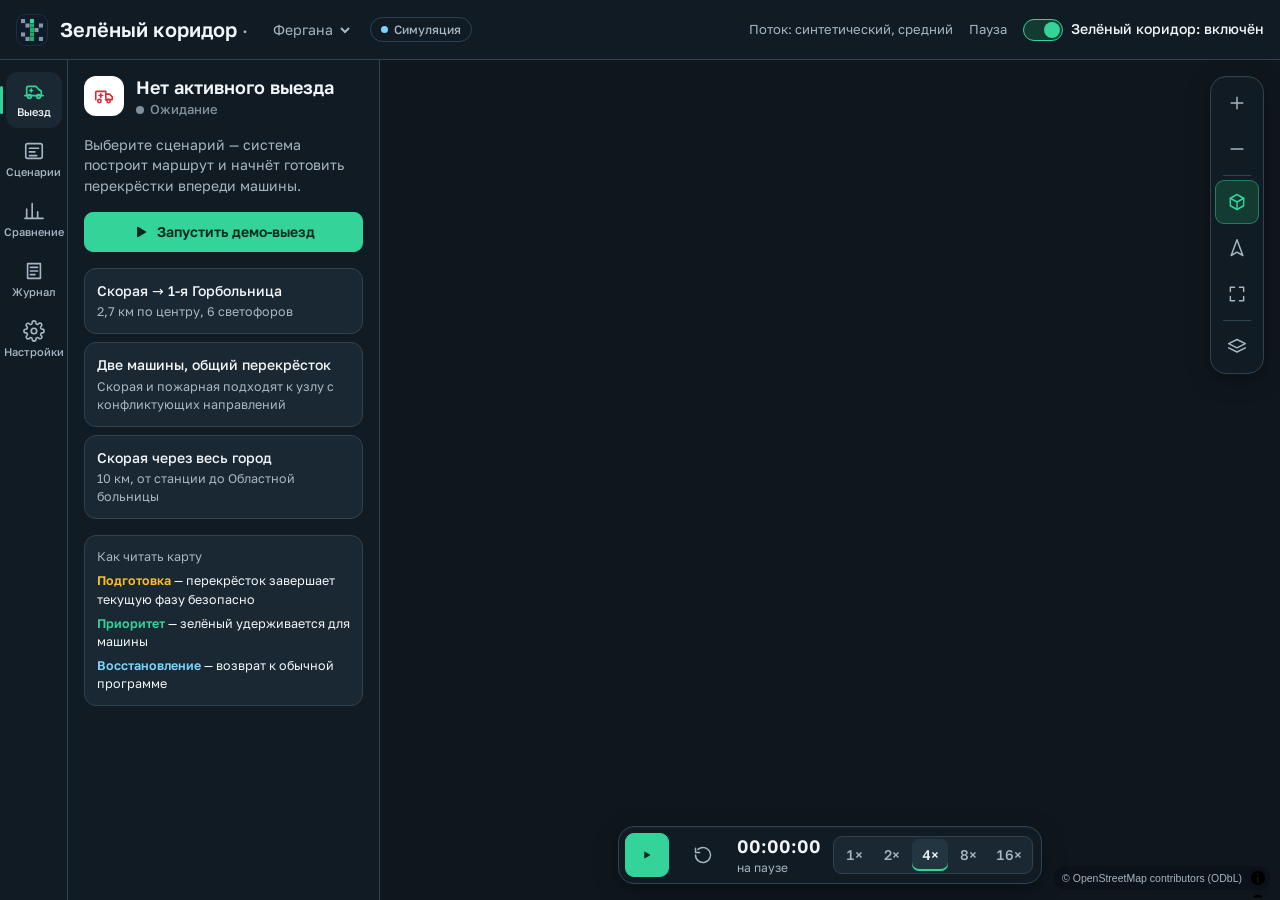
==== commit c7ff5bad: "Deploy demo 2026-10-28T07:51Z" ====
--- a/app/index.html
+++ b/app/index.html
@@ -1,14 +1,16 @@
-<!doctype html>
-<html lang="ru">
-  <head>
-    <meta charset="UTF-8" />
-    
-    <meta name="viewport" content="width=device-width, initial-scale=1.0" />
-    <title>Зелёный коридор · Фергана</title>
-    <script type="module" crossorigin src="./assets/index-9zPYIZCa.js"></script>
-    <link rel="stylesheet" crossorigin href="./assets/index-Ds9QWmDQ.css">
-  </head>
-  <body>
-    <div id="root"></div>
-  </body>
-</html>
+<!doctype html>
+<html lang="ru">
+  <head>
+    <meta charset="UTF-8" />
+    
+    <meta name="viewport" content="width=device-width, initial-scale=1.0" />
+    <link rel="icon" href="./favicon.svg" type="image/svg+xml" />
+    <title>Зелёный коридор · Фергана</title>
+    <script type="module" crossorigin src="./assets/index-CHk_NAOg.js"></script>
+    <link rel="stylesheet" crossorigin href="./assets/index-D0npMuAI.css">
+  </head>
+  <body>
+    <div id="root"></div>+
+  </body>
+</html>
--- a/app/assets/index-D0npMuAI.css
+++ b/app/assets/index-D0npMuAI.css
@@ -0,0 +1 @@
+@font-face{font-family:Golos Text;font-style:normal;font-display:swap;font-weight:400;src:url(./golos-text-cyrillic-ext-400-normal-B7UQLM1C.woff2) format("woff2"),url(./golos-text-cyrillic-ext-400-normal-Cpwc_t9_.woff) format("woff");unicode-range:U+0460-052F,U+1C80-1C8A,U+20B4,U+2DE0-2DFF,U+A640-A69F,U+FE2E-FE2F}@font-face{font-family:Golos Text;font-style:normal;font-display:swap;font-weight:400;src:url(./golos-text-cyrillic-400-normal-Du08II1m.woff2) format("woff2"),url(./golos-text-cyrillic-400-normal-Ceu9bpXK.woff) format("woff");unicode-range:U+0301,U+0400-045F,U+0490-0491,U+04B0-04B1,U+2116}@font-face{font-family:Golos Text;font-style:normal;font-display:swap;font-weight:400;src:url(./golos-text-latin-ext-400-normal-BC4k-DM0.woff2) format("woff2"),url(./golos-text-latin-ext-400-normal-C4yf00BN.woff) format("woff");unicode-range:U+0100-02BA,U+02BD-02C5,U+02C7-02CC,U+02CE-02D7,U+02DD-02FF,U+0304,U+0308,U+0329,U+1D00-1DBF,U+1E00-1E9F,U+1EF2-1EFF,U+2020,U+20A0-20AB,U+20AD-20C0,U+2113,U+2C60-2C7F,U+A720-A7FF}@font-face{font-family:Golos Text;font-style:normal;font-display:swap;font-weight:400;src:url(./golos-text-latin-400-normal-BRtgm2Ku.woff2) format("woff2"),url(./golos-text-latin-400-normal-DzzaOOeY.woff) format("woff");unicode-range:U+0000-00FF,U+0131,U+0152-0153,U+02BB-02BC,U+02C6,U+02DA,U+02DC,U+0304,U+0308,U+0329,U+2000-206F,U+20AC,U+2122,U+2191,U+2193,U+2212,U+2215,U+FEFF,U+FFFD}@font-face{font-family:Golos Text;font-style:normal;font-display:swap;font-weight:500;src:url(./golos-text-cyrillic-ext-500-normal-DowNBUsJ.woff2) format("woff2"),url(./golos-text-cyrillic-ext-500-normal-ChMrrh8g.woff) format("woff");unicode-range:U+0460-052F,U+1C80-1C8A,U+20B4,U+2DE0-2DFF,U+A640-A69F,U+FE2E-FE2F}@font-face{font-family:Golos Text;font-style:normal;font-display:swap;font-weight:500;src:url(./golos-text-cyrillic-500-normal-B_X3u68Z.woff2) format("woff2"),url(./golos-text-cyrillic-500-normal-CgnIYaIc.woff) format("woff");unicode-range:U+0301,U+0400-045F,U+0490-0491,U+04B0-04B1,U+2116}@font-face{font-family:Golos Text;font-style:normal;font-display:swap;font-weight:500;src:url(./golos-text-latin-ext-500-normal-DKLhIVht.woff2) format("woff2"),url(./golos-text-latin-ext-500-normal-DEuFnoAa.woff) format("woff");unicode-range:U+0100-02BA,U+02BD-02C5,U+02C7-02CC,U+02CE-02D7,U+02DD-02FF,U+0304,U+0308,U+0329,U+1D00-1DBF,U+1E00-1E9F,U+1EF2-1EFF,U+2020,U+20A0-20AB,U+20AD-20C0,U+2113,U+2C60-2C7F,U+A720-A7FF}@font-face{font-family:Golos Text;font-style:normal;font-display:swap;font-weight:500;src:url(./golos-text-latin-500-normal-vg8l_8L7.woff2) format("woff2"),url(./golos-text-latin-500-normal-CMGwgarb.woff) format("woff");unicode-range:U+0000-00FF,U+0131,U+0152-0153,U+02BB-02BC,U+02C6,U+02DA,U+02DC,U+0304,U+0308,U+0329,U+2000-206F,U+20AC,U+2122,U+2191,U+2193,U+2212,U+2215,U+FEFF,U+FFFD}@font-face{font-family:Golos Text;font-style:normal;font-display:swap;font-weight:600;src:url(./golos-text-cyrillic-ext-600-normal-B7560LIh.woff2) format("woff2"),url(./golos-text-cyrillic-ext-600-normal-DSrnFoa6.woff) format("woff");unicode-range:U+0460-052F,U+1C80-1C8A,U+20B4,U+2DE0-2DFF,U+A640-A69F,U+FE2E-FE2F}@font-face{font-family:Golos Text;font-style:normal;font-display:swap;font-weight:600;src:url(./golos-text-cyrillic-600-normal-C24T-5ZM.woff2) format("woff2"),url(./golos-text-cyrillic-600-normal-Dw66BQxA.woff) format("woff");unicode-range:U+0301,U+0400-045F,U+0490-0491,U+04B0-04B1,U+2116}@font-face{font-family:Golos Text;font-style:normal;font-display:swap;font-weight:600;src:url(./golos-text-latin-ext-600-normal-owBqvGRr.woff2) format("woff2"),url(./golos-text-latin-ext-600-normal-CEQ_VXH0.woff) format("woff");unicode-range:U+0100-02BA,U+02BD-02C5,U+02C7-02CC,U+02CE-02D7,U+02DD-02FF,U+0304,U+0308,U+0329,U+1D00-1DBF,U+1E00-1E9F,U+1EF2-1EFF,U+2020,U+20A0-20AB,U+20AD-20C0,U+2113,U+2C60-2C7F,U+A720-A7FF}@font-face{font-family:Golos Text;font-style:normal;font-display:swap;font-weight:600;src:url(./golos-text-latin-600-normal-GuklLaES.woff2) format("woff2"),url(./golos-text-latin-600-normal-C-WGjWc2.woff) format("woff");unicode-range:U+0000-00FF,U+0131,U+0152-0153,U+02BB-02BC,U+02C6,U+02DA,U+02DC,U+0304,U+0308,U+0329,U+2000-206F,U+20AC,U+2122,U+2191,U+2193,U+2212,U+2215,U+FEFF,U+FFFD}:root{--app-bg: #0b1218;--panel-bg: #111b24;--surface-raised: #1a2833;--surface-hover: #243542;--border-subtle: #30424f;--text-primary: #f2f6f8;--text-secondary: #a7b6c2;--accent-green: #34d399;--accent-green-hover: #6ee7b7;--accent-green-surface: #123b31;--on-green: #06281d;--status-preparing: #fbbf24;--status-danger: #f87171;--status-info: #7dd3fc;--status-unknown: #81909d;--focus: #7dd3fc;--s1: 4px;--s2: 8px;--s3: 12px;--s4: 16px;--s5: 20px;--s6: 24px;--s7: 32px;--r-field: 9px;--r-card: 12px;--r-panel: 16px;--shadow-panel: 0 6px 24px rgba(0, 0, 0, .32), 0 1px 0 rgba(255, 255, 255, .03) inset;--shadow-float: 0 4px 16px rgba(0, 0, 0, .38);--topbar-h: 60px;--nav-w: 68px;--panel-w: 312px;--t-fast: .16s;--t-med: .2s;--font: "Golos Text", system-ui, -apple-system, "Segoe UI", Roboto, sans-serif;color-scheme:dark}@media(prefers-reduced-motion:reduce){:root{--t-fast: 0ms;--t-med: 0ms}}*{box-sizing:border-box}html,body,#root{height:100%;margin:0}body{background:var(--app-bg);color:var(--text-primary);font:400 14px/1.45 var(--font);overflow:hidden;-webkit-font-smoothing:antialiased}button,select,input{font:inherit;color:inherit}.num{font-variant-numeric:tabular-nums}:focus-visible{outline:2px solid var(--focus);outline-offset:2px}.sr-only{position:absolute;width:1px;height:1px;overflow:hidden;clip:rect(0 0 0 0);white-space:nowrap}.boot{height:100%;display:grid;place-items:center;color:var(--text-secondary);font-size:16px;gap:8px;text-align:center}.shell{position:relative;height:100%;display:grid;grid-template-rows:var(--topbar-h) minmax(0,1fr);grid-template-columns:var(--nav-w) var(--panel-w) minmax(0,1fr);grid-template-areas:"top top top" "nav panel map"}.topbar{grid-area:top;display:flex;align-items:center;gap:var(--s4);padding:0 var(--s4);background:var(--panel-bg);border-bottom:1px solid var(--border-subtle);min-width:0}.brand{display:flex;align-items:center;gap:var(--s3);min-width:0}.brand-mark{width:32px;height:32px;border-radius:9px;background:#0d1b2a;box-shadow:inset 0 0 0 1px #ffffff14;display:grid;place-items:center;flex:none}.brand-name{font-size:20px;font-weight:600;white-space:nowrap}.brand-city{color:var(--text-secondary);font-size:14px;white-space:nowrap}.sim-tag{display:inline-flex;align-items:center;gap:6px;padding:3px 10px;border-radius:999px;border:1px solid var(--border-subtle);color:var(--text-secondary);font-size:12px;font-weight:500;white-space:nowrap}.sim-tag i{width:7px;height:7px;border-radius:50%;background:var(--status-info)}.top-meta{display:flex;align-items:center;gap:var(--s4);margin-left:auto;min-width:0}.top-meta .meta{color:var(--text-secondary);font-size:13px;white-space:nowrap}.switch{display:inline-flex;align-items:center;gap:var(--s2);cursor:pointer;font-weight:500;white-space:nowrap;min-height:44px}.switch input{position:absolute;opacity:0;width:1px;height:1px}.switch .track{width:40px;height:22px;border-radius:11px;background:var(--surface-hover);border:1px solid var(--border-subtle);position:relative;transition:background var(--t-fast)}.switch .track:after{content:"";position:absolute;top:2px;left:2px;width:16px;height:16px;border-radius:50%;background:var(--text-secondary);transition:transform var(--t-fast),background var(--t-fast)}.switch input:checked+.track{background:var(--accent-green-surface);border-color:var(--accent-green)}.switch input:checked+.track:after{transform:translate(18px);background:var(--accent-green)}.switch input:focus-visible+.track{outline:2px solid var(--focus);outline-offset:2px}.sidenav{grid-area:nav;background:var(--panel-bg);border-right:1px solid var(--border-subtle);display:flex;flex-direction:column;align-items:center;gap:var(--s1);padding:var(--s3) 0}.navbtn{position:relative;width:56px;min-height:56px;border:0;background:none;border-radius:var(--r-card);color:var(--text-secondary);cursor:pointer;display:flex;flex-direction:column;align-items:center;justify-content:center;gap:2px;font-size:11px;font-weight:500;transition:background var(--t-fast),color var(--t-fast)}.navbtn:hover,.navbtn[aria-current=page]{background:var(--surface-raised);color:var(--text-primary)}.navbtn[aria-current=page] svg{color:var(--accent-green)}.navbtn[aria-current=page]:before{content:"";position:absolute;left:-6px;top:14px;bottom:14px;width:3px;border-radius:2px;background:var(--accent-green)}.panel{grid-area:panel;background:var(--panel-bg);border-right:1px solid var(--border-subtle);overflow-y:auto;overscroll-behavior:contain;min-width:0}.panel-inner{padding:var(--s4);display:flex;flex-direction:column;gap:var(--s4)}.panel h2{margin:0;font-size:19px;font-weight:600}.panel h3{margin:0 0 var(--s2);font-size:12px;font-weight:500;text-transform:uppercase;letter-spacing:.06em;color:var(--text-secondary)}.mapwrap{grid-area:map;position:relative;min-width:0;overflow:hidden}.mapwrap .map3d{position:absolute;top:0;right:0;bottom:0;left:0}.peek{display:none}.btn{display:inline-flex;align-items:center;justify-content:center;gap:var(--s2);min-height:40px;padding:0 var(--s4);border-radius:var(--r-field);border:1px solid var(--border-subtle);background:var(--surface-raised);color:var(--text-primary);font-weight:500;cursor:pointer;transition:background var(--t-fast),border-color var(--t-fast);white-space:nowrap}.btn:hover{background:var(--surface-hover)}.btn:active{transform:translateY(1px)}.btn:disabled{opacity:.45;cursor:not-allowed;transform:none}.btn.primary{background:var(--accent-green);border-color:var(--accent-green);color:var(--on-green);font-weight:600}.btn.primary:hover{background:var(--accent-green-hover)}.btn.ghost{background:none;border-color:transparent;color:var(--text-secondary)}.btn.ghost:hover{color:var(--text-primary);background:var(--surface-raised)}.btn.danger{color:var(--status-danger)}.btn.block{width:100%}.btn.sm{min-height:32px;padding:0 var(--s3);font-size:13px}.iconbtn{width:44px;height:44px;display:grid;place-items:center;border-radius:var(--r-field);border:1px solid transparent;background:none;color:var(--text-secondary);cursor:pointer;transition:background var(--t-fast),color var(--t-fast)}.iconbtn:hover{background:var(--surface-hover);color:var(--text-primary)}.iconbtn[aria-pressed=true]{color:var(--accent-green);background:var(--accent-green-surface);border-color:#34d39973}.seg{display:inline-flex;background:var(--surface-raised);border:1px solid var(--border-subtle);border-radius:var(--r-field);padding:2px;gap:2px}.seg button{min-height:32px;min-width:36px;padding:0 var(--s2);border:0;border-radius:7px;background:none;color:var(--text-secondary);cursor:pointer;font-weight:500;font-variant-numeric:tabular-nums}.seg button:hover{color:var(--text-primary)}.seg button[aria-pressed=true]{background:var(--surface-hover);color:var(--text-primary);box-shadow:inset 0 -2px 0 var(--accent-green)}select,input[type=number],input[type=text]{min-height:40px;background:var(--surface-raised);border:1px solid var(--border-subtle);border-radius:var(--r-field);padding:0 var(--s3)}.field{display:flex;flex-direction:column;gap:var(--s1)}.field>span{font-size:12px;color:var(--text-secondary)}.card{background:var(--surface-raised);border:1px solid var(--border-subtle);border-radius:var(--r-card);padding:var(--s3)}.row{display:flex;gap:var(--s2);align-items:center;flex-wrap:wrap}.muted{color:var(--text-secondary)}.small{font-size:12.5px}.good{color:var(--accent-green)}.bad{color:var(--status-danger)}.warn{color:var(--status-preparing)}.divider{height:1px;background:var(--border-subtle);margin:0;border:0}.kv{display:grid;grid-template-columns:1fr auto;gap:6px var(--s3);font-size:13px}.kv>:nth-child(odd){color:var(--text-secondary)}.kv>:nth-child(2n){text-align:right;font-variant-numeric:tabular-nums}.tag{display:inline-flex;align-items:center;gap:4px;padding:2px 8px;border-radius:6px;font-size:12px;font-weight:500;border:1px solid var(--border-subtle);color:var(--text-secondary);white-space:nowrap}.tag.green{color:var(--accent-green);border-color:#34d39973;background:var(--accent-green-surface)}.tag.amber{color:var(--status-preparing);border-color:#fbbf2473;background:#fbbf2414}.tag.info{color:var(--status-info);border-color:#7dd3fc66;background:#7dd3fc12}.tag.red{color:var(--status-danger);border-color:#f8717173;background:#f8717112}.tag.unknown{color:var(--status-unknown);border-style:dashed}details>summary{cursor:pointer;color:var(--text-secondary);font-weight:500;min-height:32px;display:flex;align-items:center}table.t{width:100%;border-collapse:collapse;font-size:12.5px;font-variant-numeric:tabular-nums}table.t th,table.t td{padding:6px 4px;border-bottom:1px solid var(--border-subtle);text-align:right}table.t th:first-child,table.t td:first-child{text-align:left}table.t th{color:var(--text-secondary);font-weight:500}.log{font-size:12px;max-height:calc(100dvh - 360px);min-height:160px;overflow-y:auto;background:var(--app-bg);border:1px solid var(--border-subtle);border-radius:var(--r-card);padding:var(--s2)}.log div{padding:3px 0;border-bottom:1px solid rgba(48,66,79,.5)}.log .t{color:var(--text-secondary);font-variant-numeric:tabular-nums;margin-right:6px}.bar{height:8px;border-radius:4px;background:var(--surface-hover);overflow:hidden}.bar>div{height:100%;border-radius:4px}.empty{border:1px dashed var(--border-subtle);border-radius:var(--r-card);padding:var(--s4);color:var(--text-secondary);text-align:center;display:flex;flex-direction:column;gap:var(--s3);align-items:center}.mission-head{display:flex;gap:var(--s3);align-items:flex-start}.svc{width:40px;height:40px;border-radius:var(--r-card);display:grid;place-items:center;background:#fff;color:#d92d3a;flex:none}.svc.fire{color:#e8590c}.svc.police{color:#2c5ad6}.mission-title{font-size:18px;font-weight:600;line-height:1.25}.status{display:inline-flex;align-items:center;gap:6px;font-size:13px;font-weight:500}.status i{width:8px;height:8px;border-radius:50%;background:currentColor}.route-ft{display:grid;grid-template-columns:16px 1fr;gap:2px var(--s2);font-size:13px}.route-ft .dot{width:10px;height:10px;border-radius:50%;border:2px solid var(--text-secondary);margin:4px 3px}.route-ft .dot.to{border-color:var(--accent-green);background:var(--accent-green)}.route-ft .name{overflow:hidden;display:-webkit-box;-webkit-line-clamp:2;-webkit-box-orient:vertical}.eta-big{font-size:30px;font-weight:600;font-variant-numeric:tabular-nums;line-height:1.1}.metrics{display:grid;grid-template-columns:repeat(3,1fr);gap:var(--s2)}.metric{background:var(--surface-raised);border-radius:var(--r-card);padding:var(--s2) var(--s3)}.metric b{display:block;font-size:17px;font-weight:600;font-variant-numeric:tabular-nums}.metric span{font-size:12px;color:var(--text-secondary)}.street-now{font-size:16px;font-weight:500;overflow:hidden;display:-webkit-box;-webkit-line-clamp:2;-webkit-box-orient:vertical}.seq{list-style:none;margin:0;padding:0;position:relative}.seq li{position:relative;display:grid;grid-template-columns:28px 1fr;gap:var(--s2);padding:0 0 var(--s3);cursor:pointer;border-radius:var(--r-field)}.seq li:hover .seq-name{color:var(--accent-green-hover)}.seq li:before{content:"";position:absolute;left:13px;top:24px;bottom:0;width:2px;background:var(--border-subtle)}.seq li:last-child:before{display:none}.seq li.passed:before,.seq li.priority:before{background:var(--accent-green);opacity:.5}.seq .bullet{width:28px;height:24px;display:grid;place-items:center}.seq .bullet i{width:12px;height:12px;border-radius:50%;border:2px solid var(--status-unknown);background:var(--panel-bg)}.seq .passed .bullet i{background:var(--text-secondary);border-color:var(--text-secondary);width:10px;height:10px}.seq .priority .bullet i{border-color:var(--accent-green);background:var(--accent-green);box-shadow:0 0 0 4px #34d3992e}.seq .preparing .bullet i{border-color:var(--status-preparing);background:var(--panel-bg);box-shadow:0 0 0 3px #fbbf2426}.seq .waiting .bullet i{border-style:dashed}.seq-kicker{font-size:12px;color:var(--text-secondary)}.seq-name{font-weight:500;overflow:hidden;display:-webkit-box;-webkit-line-clamp:2;-webkit-box-orient:vertical}.seq-meta{display:flex;gap:var(--s2);flex-wrap:wrap;margin-top:3px;font-size:12px;color:var(--text-secondary);font-variant-numeric:tabular-nums}.backbtn{align-self:flex-start}.approach{display:grid;grid-template-columns:18px 1fr auto;gap:var(--s2);align-items:center;padding:var(--s2) 0;border-bottom:1px solid var(--border-subtle)}.lamp3{width:14px;height:34px;border-radius:4px;background:#0a0f13;border:1px solid #3a4b57;display:flex;flex-direction:column;justify-content:space-around;align-items:center;padding:2px 0}.lamp3 i{width:8px;height:8px;border-radius:50%;background:#26333d}.lamp3 .on.R{background:#f87171}.lamp3 .on.Y{background:#fbbf24}.lamp3 .on.G{background:#34d399}.lamp3.unknown{border-style:dashed}.moves{display:flex;gap:4px;flex-wrap:wrap}.mv{display:inline-flex;align-items:center;gap:3px;padding:2px 6px;border-radius:6px;font-size:12px;border:1px solid var(--border-subtle);color:var(--text-secondary)}.mv.G{color:var(--accent-green);border-color:#34d39980}.mv.Y{color:var(--status-preparing);border-color:#fbbf2480}.maptools{position:absolute;right:var(--s4);top:var(--s4);z-index:5;display:flex;flex-direction:column;gap:2px;padding:4px;background:var(--panel-bg);border:1px solid var(--border-subtle);border-radius:var(--r-panel);box-shadow:var(--shadow-panel)}.maptools hr{width:28px;border:0;height:1px;background:var(--border-subtle);margin:2px auto}.simbar{position:absolute;left:50%;transform:translate(-50%);bottom:var(--s4);z-index:5;display:flex;align-items:center;gap:var(--s3);padding:6px 8px 6px 6px;background:var(--panel-bg);border:1px solid var(--border-subtle);border-radius:var(--r-panel);box-shadow:var(--shadow-panel);max-width:calc(100% - 32px)}.simbar .playbtn{width:44px;height:44px}.simbar .clock{font-size:18px;font-weight:600;font-variant-numeric:tabular-nums;min-width:84px}.simbar .lbl{font-size:12px;color:var(--text-secondary)}.notice{position:absolute;left:50%;transform:translate(-50%);top:var(--s4);z-index:6;max-width:min(560px,calc(100% - 140px));display:flex;gap:var(--s3);align-items:flex-start;padding:var(--s2) var(--s3);background:var(--panel-bg);border:1px solid var(--border-subtle);border-left:3px solid var(--status-info);border-radius:var(--r-card);box-shadow:var(--shadow-float);animation:fadein var(--t-med) ease-out}.notice.green{border-left-color:var(--accent-green)}.notice.amber{border-left-color:var(--status-preparing)}.notice.red{border-left-color:var(--status-danger)}.notice .n-title{font-weight:500}.notice .n-more{font-size:12.5px;color:var(--text-secondary);margin-top:2px}@keyframes fadein{0%{opacity:0;transform:translate(-50%,-4px)}}.mapstate{position:absolute;left:var(--s4);top:var(--s4);z-index:5;display:flex;flex-direction:column;gap:var(--s2)}.legend{position:absolute;left:var(--s4);bottom:var(--s4);z-index:5;background:var(--panel-bg);border:1px solid var(--border-subtle);border-radius:var(--r-card);box-shadow:var(--shadow-panel);padding:var(--s3);font-size:12px;width:250px}.legend ul{list-style:none;margin:var(--s2) 0 0;padding:0;display:grid;gap:6px}.legend li{display:grid;grid-template-columns:26px 1fr;align-items:center;gap:var(--s2);color:var(--text-secondary)}.lg-line{height:4px;border-radius:2px}.maplibregl-ctrl-attrib{background:#0b1218bf!important;color:var(--text-secondary)!important;font-size:10.5px}.maplibregl-ctrl-attrib a{color:var(--text-secondary)!important}.maplibregl-ctrl-bottom-right{right:0}@media(max-width:1179px){.shell{grid-template-columns:var(--nav-w) minmax(0,1fr);grid-template-areas:"top top" "nav map"}.panel{grid-area:map;position:relative;z-index:8;width:var(--panel-w);justify-self:start;box-shadow:var(--shadow-panel);transform:translate(-102%);transition:transform var(--t-med);visibility:hidden}.panel.open{transform:none;visibility:visible}.top-meta .meta{display:none}}@media(max-width:699px){:root{--topbar-h: 52px}.shell{grid-template-rows:var(--topbar-h) minmax(0,1fr) calc(60px + env(safe-area-inset-bottom));grid-template-columns:minmax(0,1fr);grid-template-areas:"top" "map" "nav"}.topbar{padding:0 var(--s3);gap:var(--s2);padding-top:env(safe-area-inset-top)}.brand-name{font-size:17px}.brand-city,.brand-mark,.switch .lbl-long{display:none}.sidenav{position:relative;z-index:9;flex-direction:row;justify-content:space-around;border-right:0;border-top:1px solid var(--border-subtle);padding:0 0 env(safe-area-inset-bottom)}.navbtn{width:auto;flex:1;min-height:56px}.navbtn[aria-current=page]:before{left:25%;right:25%;top:0;bottom:auto;width:auto;height:3px}.panel{position:absolute;grid-area:map;left:0;right:0;bottom:0;top:auto;width:100%;max-height:72%;border-radius:var(--r-panel) var(--r-panel) 0 0;border:1px solid var(--border-subtle);border-bottom:0;transform:translateY(calc(100% - 128px));visibility:visible;transition:transform var(--t-med)}.panel.open{transform:none}.panel .grab{display:block;width:44px;height:5px;border-radius:3px;background:var(--border-subtle);margin:8px auto 0}.simbar{bottom:140px;gap:var(--s2)}.simbar .seg,.simbar .lbl{display:none}.maptools{top:var(--s3);right:var(--s3)}.notice{top:var(--s3);max-width:calc(100% - 90px);left:var(--s3);transform:none}.legend{display:none}}.panel .grab{display:none}@media(max-width:699px){.panel .grab{display:block}}.tablet-only{display:none}@media(max-width:1179px)and (min-width:700px){.tablet-only{display:grid}}.card.scen{text-align:left;cursor:pointer;display:grid;gap:2px;color:inherit;transition:background var(--t-fast),border-color var(--t-fast)}.card.scen:hover{background:var(--surface-hover);border-color:#47606f}.brand-sep{color:var(--text-secondary);font-weight:400}.city-select{min-height:44px;padding:0 var(--s1) 0 var(--s2);border-color:transparent;background-color:transparent;color:var(--text-secondary);font-size:14px;cursor:pointer}.city-select:hover,.city-select:focus-visible{border-color:var(--border-subtle);background-color:var(--surface-raised);color:var(--text-primary)}.city-select option{background:var(--panel-bg);color:var(--text-primary)}.boot .city-select{border-color:var(--border-subtle)}.mapwrap.city-missing{background:var(--map-bg, #0f171d)}@media(max-width:699px){.brand-sep{display:none}.city-select{font-size:13px;padding:0 2px;min-width:0}}@media(max-width:699px){.brand-name{display:none}.brand-mark{display:grid;width:30px;height:30px}.city-select{flex:none;min-width:96px;color:var(--text-primary)}.switch>span:last-child{display:none}.sim-tag{padding:3px 8px}}.maplibregl-map{font:12px/20px Helvetica Neue,Arial,Helvetica,sans-serif;overflow:hidden;position:relative;-webkit-tap-highlight-color:rgb(0 0 0/0)}.maplibregl-canvas{left:0;position:absolute;top:0}.maplibregl-map:fullscreen{height:100%;width:100%}.maplibregl-ctrl-group button.maplibregl-ctrl-compass{touch-action:none}.maplibregl-canvas-container.maplibregl-interactive,.maplibregl-ctrl-group button.maplibregl-ctrl-compass{cursor:grab;-webkit-user-select:none;-moz-user-select:none;user-select:none}.maplibregl-canvas-container.maplibregl-interactive.maplibregl-track-pointer{cursor:pointer}.maplibregl-canvas-container.maplibregl-interactive:active,.maplibregl-ctrl-group button.maplibregl-ctrl-compass:active{cursor:grabbing}.maplibregl-canvas-container.maplibregl-touch-zoom-rotate,.maplibregl-canvas-container.maplibregl-touch-zoom-rotate .maplibregl-canvas{touch-action:pan-x pan-y}.maplibregl-canvas-container.maplibregl-touch-drag-pan,.maplibregl-canvas-container.maplibregl-touch-drag-pan .maplibregl-canvas{touch-action:pinch-zoom}.maplibregl-canvas-container.maplibregl-touch-zoom-rotate.maplibregl-touch-drag-pan,.maplibregl-canvas-container.maplibregl-touch-zoom-rotate.maplibregl-touch-drag-pan .maplibregl-canvas{touch-action:none}.maplibregl-canvas-container.maplibregl-touch-drag-pan.maplibregl-cooperative-gestures,.maplibregl-canvas-container.maplibregl-touch-drag-pan.maplibregl-cooperative-gestures .maplibregl-canvas{touch-action:pan-x pan-y}.maplibregl-ctrl-bottom-left,.maplibregl-ctrl-bottom-right,.maplibregl-ctrl-top-left,.maplibregl-ctrl-top-right{pointer-events:none;position:absolute;z-index:2}.maplibregl-ctrl-top-left{left:0;top:0}.maplibregl-ctrl-top-right{right:0;top:0}.maplibregl-ctrl-bottom-left{bottom:0;left:0}.maplibregl-ctrl-bottom-right{bottom:0;right:0}.maplibregl-ctrl{clear:both;pointer-events:auto;transform:translate(0)}.maplibregl-ctrl-top-left .maplibregl-ctrl{float:left;margin:10px 0 0 10px}.maplibregl-ctrl-top-right .maplibregl-ctrl{float:right;margin:10px 10px 0 0}.maplibregl-ctrl-bottom-left .maplibregl-ctrl{float:left;margin:0 0 10px 10px}.maplibregl-ctrl-bottom-right .maplibregl-ctrl{float:right;margin:0 10px 10px 0}.maplibregl-ctrl-group{background:#fff;border-radius:4px}.maplibregl-ctrl-group:not(:empty){box-shadow:0 0 0 2px #0000001a}@media(forced-colors:active){.maplibregl-ctrl-group:not(:empty){box-shadow:0 0 0 2px ButtonText}}.maplibregl-ctrl-group button{background-color:transparent;border:0;box-sizing:border-box;cursor:pointer;display:block;height:29px;outline:none;padding:0;width:29px}.maplibregl-ctrl-group button+button{border-top:1px solid #ddd}.maplibregl-ctrl button .maplibregl-ctrl-icon{background-position:50%;background-repeat:no-repeat;display:block;height:100%;width:100%}@media(forced-colors:active){.maplibregl-ctrl-icon{background-color:transparent}.maplibregl-ctrl-group button+button{border-top:1px solid ButtonText}}.maplibregl-ctrl button::-moz-focus-inner{border:0;padding:0}.maplibregl-ctrl-attrib-button:focus,.maplibregl-ctrl-group button:focus{box-shadow:0 0 2px 2px #0096ff}.maplibregl-ctrl button:disabled{cursor:not-allowed}.maplibregl-ctrl button:disabled .maplibregl-ctrl-icon{opacity:.25}.maplibregl-ctrl button:not(:disabled):hover{background-color:#0000000d}.maplibregl-ctrl-group button:focus:focus-visible{box-shadow:0 0 2px 2px #0096ff}.maplibregl-ctrl-group button:focus:not(:focus-visible){box-shadow:none}.maplibregl-ctrl-group button:focus:first-child{border-radius:4px 4px 0 0}.maplibregl-ctrl-group button:focus:last-child{border-radius:0 0 4px 4px}.maplibregl-ctrl-group button:focus:only-child{border-radius:inherit}.maplibregl-ctrl button.maplibregl-ctrl-zoom-out .maplibregl-ctrl-icon{background-image:url("data:image/svg+xml;charset=utf-8,%3Csvg xmlns='http://www.w3.org/2000/svg' width='29' height='29' fill='%23333' viewBox='0 0 29 29'%3E%3Cpath d='M10 13c-.75 0-1.5.75-1.5 1.5S9.25 16 10 16h9c.75 0 1.5-.75 1.5-1.5S19.75 13 19 13z'/%3E%3C/svg%3E")}.maplibregl-ctrl button.maplibregl-ctrl-zoom-in .maplibregl-ctrl-icon{background-image:url("data:image/svg+xml;charset=utf-8,%3Csvg xmlns='http://www.w3.org/2000/svg' width='29' height='29' fill='%23333' viewBox='0 0 29 29'%3E%3Cpath d='M14.5 8.5c-.75 0-1.5.75-1.5 1.5v3h-3c-.75 0-1.5.75-1.5 1.5S9.25 16 10 16h3v3c0 .75.75 1.5 1.5 1.5S16 19.75 16 19v-3h3c.75 0 1.5-.75 1.5-1.5S19.75 13 19 13h-3v-3c0-.75-.75-1.5-1.5-1.5'/%3E%3C/svg%3E")}@media(forced-colors:active){.maplibregl-ctrl button.maplibregl-ctrl-zoom-out .maplibregl-ctrl-icon{background-image:url("data:image/svg+xml;charset=utf-8,%3Csvg xmlns='http://www.w3.org/2000/svg' width='29' height='29' fill='%23fff' viewBox='0 0 29 29'%3E%3Cpath d='M10 13c-.75 0-1.5.75-1.5 1.5S9.25 16 10 16h9c.75 0 1.5-.75 1.5-1.5S19.75 13 19 13z'/%3E%3C/svg%3E")}.maplibregl-ctrl button.maplibregl-ctrl-zoom-in .maplibregl-ctrl-icon{background-image:url("data:image/svg+xml;charset=utf-8,%3Csvg xmlns='http://www.w3.org/2000/svg' width='29' height='29' fill='%23fff' viewBox='0 0 29 29'%3E%3Cpath d='M14.5 8.5c-.75 0-1.5.75-1.5 1.5v3h-3c-.75 0-1.5.75-1.5 1.5S9.25 16 10 16h3v3c0 .75.75 1.5 1.5 1.5S16 19.75 16 19v-3h3c.75 0 1.5-.75 1.5-1.5S19.75 13 19 13h-3v-3c0-.75-.75-1.5-1.5-1.5'/%3E%3C/svg%3E")}}@media(forced-colors:active)and (prefers-color-scheme:light){.maplibregl-ctrl button.maplibregl-ctrl-zoom-out .maplibregl-ctrl-icon{background-image:url("data:image/svg+xml;charset=utf-8,%3Csvg xmlns='http://www.w3.org/2000/svg' width='29' height='29' viewBox='0 0 29 29'%3E%3Cpath d='M10 13c-.75 0-1.5.75-1.5 1.5S9.25 16 10 16h9c.75 0 1.5-.75 1.5-1.5S19.75 13 19 13z'/%3E%3C/svg%3E")}.maplibregl-ctrl button.maplibregl-ctrl-zoom-in .maplibregl-ctrl-icon{background-image:url("data:image/svg+xml;charset=utf-8,%3Csvg xmlns='http://www.w3.org/2000/svg' width='29' height='29' viewBox='0 0 29 29'%3E%3Cpath d='M14.5 8.5c-.75 0-1.5.75-1.5 1.5v3h-3c-.75 0-1.5.75-1.5 1.5S9.25 16 10 16h3v3c0 .75.75 1.5 1.5 1.5S16 19.75 16 19v-3h3c.75 0 1.5-.75 1.5-1.5S19.75 13 19 13h-3v-3c0-.75-.75-1.5-1.5-1.5'/%3E%3C/svg%3E")}}.maplibregl-ctrl button.maplibregl-ctrl-fullscreen .maplibregl-ctrl-icon{background-image:url("data:image/svg+xml;charset=utf-8,%3Csvg xmlns='http://www.w3.org/2000/svg' width='29' height='29' fill='%23333' viewBox='0 0 29 29'%3E%3Cpath d='M24 16v5.5c0 1.75-.75 2.5-2.5 2.5H16v-1l3-1.5-4-5.5 1-1 5.5 4 1.5-3zM6 16l1.5 3 5.5-4 1 1-4 5.5 3 1.5v1H7.5C5.75 24 5 23.25 5 21.5V16zm7-11v1l-3 1.5 4 5.5-1 1-5.5-4L6 13H5V7.5C5 5.75 5.75 5 7.5 5zm11 2.5c0-1.75-.75-2.5-2.5-2.5H16v1l3 1.5-4 5.5 1 1 5.5-4 1.5 3h1z'/%3E%3C/svg%3E")}.maplibregl-ctrl button.maplibregl-ctrl-shrink .maplibregl-ctrl-icon{background-image:url("data:image/svg+xml;charset=utf-8,%3Csvg xmlns='http://www.w3.org/2000/svg' width='29' height='29' viewBox='0 0 29 29'%3E%3Cpath d='M18.5 16c-1.75 0-2.5.75-2.5 2.5V24h1l1.5-3 5.5 4 1-1-4-5.5 3-1.5v-1zM13 18.5c0-1.75-.75-2.5-2.5-2.5H5v1l3 1.5L4 24l1 1 5.5-4 1.5 3h1zm3-8c0 1.75.75 2.5 2.5 2.5H24v-1l-3-1.5L25 5l-1-1-5.5 4L17 5h-1zM10.5 13c1.75 0 2.5-.75 2.5-2.5V5h-1l-1.5 3L5 4 4 5l4 5.5L5 12v1z'/%3E%3C/svg%3E")}@media(forced-colors:active){.maplibregl-ctrl button.maplibregl-ctrl-fullscreen .maplibregl-ctrl-icon{background-image:url("data:image/svg+xml;charset=utf-8,%3Csvg xmlns='http://www.w3.org/2000/svg' width='29' height='29' fill='%23fff' viewBox='0 0 29 29'%3E%3Cpath d='M24 16v5.5c0 1.75-.75 2.5-2.5 2.5H16v-1l3-1.5-4-5.5 1-1 5.5 4 1.5-3zM6 16l1.5 3 5.5-4 1 1-4 5.5 3 1.5v1H7.5C5.75 24 5 23.25 5 21.5V16zm7-11v1l-3 1.5 4 5.5-1 1-5.5-4L6 13H5V7.5C5 5.75 5.75 5 7.5 5zm11 2.5c0-1.75-.75-2.5-2.5-2.5H16v1l3 1.5-4 5.5 1 1 5.5-4 1.5 3h1z'/%3E%3C/svg%3E")}.maplibregl-ctrl button.maplibregl-ctrl-shrink .maplibregl-ctrl-icon{background-image:url("data:image/svg+xml;charset=utf-8,%3Csvg xmlns='http://www.w3.org/2000/svg' width='29' height='29' fill='%23fff' viewBox='0 0 29 29'%3E%3Cpath d='M18.5 16c-1.75 0-2.5.75-2.5 2.5V24h1l1.5-3 5.5 4 1-1-4-5.5 3-1.5v-1zM13 18.5c0-1.75-.75-2.5-2.5-2.5H5v1l3 1.5L4 24l1 1 5.5-4 1.5 3h1zm3-8c0 1.75.75 2.5 2.5 2.5H24v-1l-3-1.5L25 5l-1-1-5.5 4L17 5h-1zM10.5 13c1.75 0 2.5-.75 2.5-2.5V5h-1l-1.5 3L5 4 4 5l4 5.5L5 12v1z'/%3E%3C/svg%3E")}}@media(forced-colors:active)and (prefers-color-scheme:light){.maplibregl-ctrl button.maplibregl-ctrl-fullscreen .maplibregl-ctrl-icon{background-image:url("data:image/svg+xml;charset=utf-8,%3Csvg xmlns='http://www.w3.org/2000/svg' width='29' height='29' viewBox='0 0 29 29'%3E%3Cpath d='M24 16v5.5c0 1.75-.75 2.5-2.5 2.5H16v-1l3-1.5-4-5.5 1-1 5.5 4 1.5-3zM6 16l1.5 3 5.5-4 1 1-4 5.5 3 1.5v1H7.5C5.75 24 5 23.25 5 21.5V16zm7-11v1l-3 1.5 4 5.5-1 1-5.5-4L6 13H5V7.5C5 5.75 5.75 5 7.5 5zm11 2.5c0-1.75-.75-2.5-2.5-2.5H16v1l3 1.5-4 5.5 1 1 5.5-4 1.5 3h1z'/%3E%3C/svg%3E")}.maplibregl-ctrl button.maplibregl-ctrl-shrink .maplibregl-ctrl-icon{background-image:url("data:image/svg+xml;charset=utf-8,%3Csvg xmlns='http://www.w3.org/2000/svg' width='29' height='29' viewBox='0 0 29 29'%3E%3Cpath d='M18.5 16c-1.75 0-2.5.75-2.5 2.5V24h1l1.5-3 5.5 4 1-1-4-5.5 3-1.5v-1zM13 18.5c0-1.75-.75-2.5-2.5-2.5H5v1l3 1.5L4 24l1 1 5.5-4 1.5 3h1zm3-8c0 1.75.75 2.5 2.5 2.5H24v-1l-3-1.5L25 5l-1-1-5.5 4L17 5h-1zM10.5 13c1.75 0 2.5-.75 2.5-2.5V5h-1l-1.5 3L5 4 4 5l4 5.5L5 12v1z'/%3E%3C/svg%3E")}}.maplibregl-ctrl button.maplibregl-ctrl-compass .maplibregl-ctrl-icon{background-image:url("data:image/svg+xml;charset=utf-8,%3Csvg xmlns='http://www.w3.org/2000/svg' width='29' height='29' fill='%23333' viewBox='0 0 29 29'%3E%3Cpath d='m10.5 14 4-8 4 8z'/%3E%3Cpath fill='%23ccc' d='m10.5 16 4 8 4-8z'/%3E%3C/svg%3E")}@media(forced-colors:active){.maplibregl-ctrl button.maplibregl-ctrl-compass .maplibregl-ctrl-icon{background-image:url("data:image/svg+xml;charset=utf-8,%3Csvg xmlns='http://www.w3.org/2000/svg' width='29' height='29' fill='%23fff' viewBox='0 0 29 29'%3E%3Cpath d='m10.5 14 4-8 4 8z'/%3E%3Cpath fill='%23ccc' d='m10.5 16 4 8 4-8z'/%3E%3C/svg%3E")}}@media(forced-colors:active)and (prefers-color-scheme:light){.maplibregl-ctrl button.maplibregl-ctrl-compass .maplibregl-ctrl-icon{background-image:url("data:image/svg+xml;charset=utf-8,%3Csvg xmlns='http://www.w3.org/2000/svg' width='29' height='29' viewBox='0 0 29 29'%3E%3Cpath d='m10.5 14 4-8 4 8z'/%3E%3Cpath fill='%23ccc' d='m10.5 16 4 8 4-8z'/%3E%3C/svg%3E")}}.maplibregl-ctrl button.maplibregl-ctrl-terrain .maplibregl-ctrl-icon{background-image:url("data:image/svg+xml;charset=utf-8,%3Csvg xmlns='http://www.w3.org/2000/svg' width='22' height='22' fill='%23333' viewBox='0 0 22 22'%3E%3Cpath d='m1.754 13.406 4.453-4.851 3.09 3.09 3.281 3.277.969-.969-3.309-3.312 3.844-4.121 6.148 6.886h1.082v-.855l-7.207-8.07-4.84 5.187L6.169 6.57l-5.48 5.965v.871ZM.688 16.844h20.625v1.375H.688Zm0 0'/%3E%3C/svg%3E")}.maplibregl-ctrl button.maplibregl-ctrl-terrain-enabled .maplibregl-ctrl-icon{background-image:url("data:image/svg+xml;charset=utf-8,%3Csvg xmlns='http://www.w3.org/2000/svg' width='22' height='22' fill='%2333b5e5' viewBox='0 0 22 22'%3E%3Cpath d='m1.754 13.406 4.453-4.851 3.09 3.09 3.281 3.277.969-.969-3.309-3.312 3.844-4.121 6.148 6.886h1.082v-.855l-7.207-8.07-4.84 5.187L6.169 6.57l-5.48 5.965v.871ZM.688 16.844h20.625v1.375H.688Zm0 0'/%3E%3C/svg%3E")}.maplibregl-ctrl button.maplibregl-ctrl-geolocate .maplibregl-ctrl-icon{background-image:url("data:image/svg+xml;charset=utf-8,%3Csvg xmlns='http://www.w3.org/2000/svg' width='29' height='29' fill='%23333' viewBox='0 0 20 20'%3E%3Cpath d='M10 4C9 4 9 5 9 5v.1A5 5 0 0 0 5.1 9H5s-1 0-1 1 1 1 1 1h.1A5 5 0 0 0 9 14.9v.1s0 1 1 1 1-1 1-1v-.1a5 5 0 0 0 3.9-3.9h.1s1 0 1-1-1-1-1-1h-.1A5 5 0 0 0 11 5.1V5s0-1-1-1m0 2.5a3.5 3.5 0 1 1 0 7 3.5 3.5 0 1 1 0-7'/%3E%3Ccircle cx='10' cy='10' r='2'/%3E%3C/svg%3E")}.maplibregl-ctrl button.maplibregl-ctrl-geolocate:disabled .maplibregl-ctrl-icon{background-image:url("data:image/svg+xml;charset=utf-8,%3Csvg xmlns='http://www.w3.org/2000/svg' width='29' height='29' fill='%23aaa' viewBox='0 0 20 20'%3E%3Cpath d='M10 4C9 4 9 5 9 5v.1A5 5 0 0 0 5.1 9H5s-1 0-1 1 1 1 1 1h.1A5 5 0 0 0 9 14.9v.1s0 1 1 1 1-1 1-1v-.1a5 5 0 0 0 3.9-3.9h.1s1 0 1-1-1-1-1-1h-.1A5 5 0 0 0 11 5.1V5s0-1-1-1m0 2.5a3.5 3.5 0 1 1 0 7 3.5 3.5 0 1 1 0-7'/%3E%3Ccircle cx='10' cy='10' r='2'/%3E%3Cpath fill='red' d='m14 5 1 1-9 9-1-1z'/%3E%3C/svg%3E")}.maplibregl-ctrl button.maplibregl-ctrl-geolocate.maplibregl-ctrl-geolocate-active .maplibregl-ctrl-icon{background-image:url("data:image/svg+xml;charset=utf-8,%3Csvg xmlns='http://www.w3.org/2000/svg' width='29' height='29' fill='%2333b5e5' viewBox='0 0 20 20'%3E%3Cpath d='M10 4C9 4 9 5 9 5v.1A5 5 0 0 0 5.1 9H5s-1 0-1 1 1 1 1 1h.1A5 5 0 0 0 9 14.9v.1s0 1 1 1 1-1 1-1v-.1a5 5 0 0 0 3.9-3.9h.1s1 0 1-1-1-1-1-1h-.1A5 5 0 0 0 11 5.1V5s0-1-1-1m0 2.5a3.5 3.5 0 1 1 0 7 3.5 3.5 0 1 1 0-7'/%3E%3Ccircle cx='10' cy='10' r='2'/%3E%3C/svg%3E")}.maplibregl-ctrl button.maplibregl-ctrl-geolocate.maplibregl-ctrl-geolocate-active-error .maplibregl-ctrl-icon{background-image:url("data:image/svg+xml;charset=utf-8,%3Csvg xmlns='http://www.w3.org/2000/svg' width='29' height='29' fill='%23e58978' viewBox='0 0 20 20'%3E%3Cpath d='M10 4C9 4 9 5 9 5v.1A5 5 0 0 0 5.1 9H5s-1 0-1 1 1 1 1 1h.1A5 5 0 0 0 9 14.9v.1s0 1 1 1 1-1 1-1v-.1a5 5 0 0 0 3.9-3.9h.1s1 0 1-1-1-1-1-1h-.1A5 5 0 0 0 11 5.1V5s0-1-1-1m0 2.5a3.5 3.5 0 1 1 0 7 3.5 3.5 0 1 1 0-7'/%3E%3Ccircle cx='10' cy='10' r='2'/%3E%3C/svg%3E")}.maplibregl-ctrl button.maplibregl-ctrl-geolocate.maplibregl-ctrl-geolocate-background .maplibregl-ctrl-icon{background-image:url("data:image/svg+xml;charset=utf-8,%3Csvg xmlns='http://www.w3.org/2000/svg' width='29' height='29' fill='%2333b5e5' viewBox='0 0 20 20'%3E%3Cpath d='M10 4C9 4 9 5 9 5v.1A5 5 0 0 0 5.1 9H5s-1 0-1 1 1 1 1 1h.1A5 5 0 0 0 9 14.9v.1s0 1 1 1 1-1 1-1v-.1a5 5 0 0 0 3.9-3.9h.1s1 0 1-1-1-1-1-1h-.1A5 5 0 0 0 11 5.1V5s0-1-1-1m0 2.5a3.5 3.5 0 1 1 0 7 3.5 3.5 0 1 1 0-7'/%3E%3C/svg%3E")}.maplibregl-ctrl button.maplibregl-ctrl-geolocate.maplibregl-ctrl-geolocate-background-error .maplibregl-ctrl-icon{background-image:url("data:image/svg+xml;charset=utf-8,%3Csvg xmlns='http://www.w3.org/2000/svg' width='29' height='29' fill='%23e54e33' viewBox='0 0 20 20'%3E%3Cpath d='M10 4C9 4 9 5 9 5v.1A5 5 0 0 0 5.1 9H5s-1 0-1 1 1 1 1 1h.1A5 5 0 0 0 9 14.9v.1s0 1 1 1 1-1 1-1v-.1a5 5 0 0 0 3.9-3.9h.1s1 0 1-1-1-1-1-1h-.1A5 5 0 0 0 11 5.1V5s0-1-1-1m0 2.5a3.5 3.5 0 1 1 0 7 3.5 3.5 0 1 1 0-7'/%3E%3C/svg%3E")}.maplibregl-ctrl button.maplibregl-ctrl-geolocate.maplibregl-ctrl-geolocate-waiting .maplibregl-ctrl-icon{animation:maplibregl-spin 2s linear infinite}@media(forced-colors:active){.maplibregl-ctrl button.maplibregl-ctrl-geolocate .maplibregl-ctrl-icon{background-image:url("data:image/svg+xml;charset=utf-8,%3Csvg xmlns='http://www.w3.org/2000/svg' width='29' height='29' fill='%23fff' viewBox='0 0 20 20'%3E%3Cpath d='M10 4C9 4 9 5 9 5v.1A5 5 0 0 0 5.1 9H5s-1 0-1 1 1 1 1 1h.1A5 5 0 0 0 9 14.9v.1s0 1 1 1 1-1 1-1v-.1a5 5 0 0 0 3.9-3.9h.1s1 0 1-1-1-1-1-1h-.1A5 5 0 0 0 11 5.1V5s0-1-1-1m0 2.5a3.5 3.5 0 1 1 0 7 3.5 3.5 0 1 1 0-7'/%3E%3Ccircle cx='10' cy='10' r='2'/%3E%3C/svg%3E")}.maplibregl-ctrl button.maplibregl-ctrl-geolocate:disabled .maplibregl-ctrl-icon{background-image:url("data:image/svg+xml;charset=utf-8,%3Csvg xmlns='http://www.w3.org/2000/svg' width='29' height='29' fill='%23999' viewBox='0 0 20 20'%3E%3Cpath d='M10 4C9 4 9 5 9 5v.1A5 5 0 0 0 5.1 9H5s-1 0-1 1 1 1 1 1h.1A5 5 0 0 0 9 14.9v.1s0 1 1 1 1-1 1-1v-.1a5 5 0 0 0 3.9-3.9h.1s1 0 1-1-1-1-1-1h-.1A5 5 0 0 0 11 5.1V5s0-1-1-1m0 2.5a3.5 3.5 0 1 1 0 7 3.5 3.5 0 1 1 0-7'/%3E%3Ccircle cx='10' cy='10' r='2'/%3E%3Cpath fill='red' d='m14 5 1 1-9 9-1-1z'/%3E%3C/svg%3E")}.maplibregl-ctrl button.maplibregl-ctrl-geolocate.maplibregl-ctrl-geolocate-active .maplibregl-ctrl-icon{background-image:url("data:image/svg+xml;charset=utf-8,%3Csvg xmlns='http://www.w3.org/2000/svg' width='29' height='29' fill='%2333b5e5' viewBox='0 0 20 20'%3E%3Cpath d='M10 4C9 4 9 5 9 5v.1A5 5 0 0 0 5.1 9H5s-1 0-1 1 1 1 1 1h.1A5 5 0 0 0 9 14.9v.1s0 1 1 1 1-1 1-1v-.1a5 5 0 0 0 3.9-3.9h.1s1 0 1-1-1-1-1-1h-.1A5 5 0 0 0 11 5.1V5s0-1-1-1m0 2.5a3.5 3.5 0 1 1 0 7 3.5 3.5 0 1 1 0-7'/%3E%3Ccircle cx='10' cy='10' r='2'/%3E%3C/svg%3E")}.maplibregl-ctrl button.maplibregl-ctrl-geolocate.maplibregl-ctrl-geolocate-active-error .maplibregl-ctrl-icon{background-image:url("data:image/svg+xml;charset=utf-8,%3Csvg xmlns='http://www.w3.org/2000/svg' width='29' height='29' fill='%23e58978' viewBox='0 0 20 20'%3E%3Cpath d='M10 4C9 4 9 5 9 5v.1A5 5 0 0 0 5.1 9H5s-1 0-1 1 1 1 1 1h.1A5 5 0 0 0 9 14.9v.1s0 1 1 1 1-1 1-1v-.1a5 5 0 0 0 3.9-3.9h.1s1 0 1-1-1-1-1-1h-.1A5 5 0 0 0 11 5.1V5s0-1-1-1m0 2.5a3.5 3.5 0 1 1 0 7 3.5 3.5 0 1 1 0-7'/%3E%3Ccircle cx='10' cy='10' r='2'/%3E%3C/svg%3E")}.maplibregl-ctrl button.maplibregl-ctrl-geolocate.maplibregl-ctrl-geolocate-background .maplibregl-ctrl-icon{background-image:url("data:image/svg+xml;charset=utf-8,%3Csvg xmlns='http://www.w3.org/2000/svg' width='29' height='29' fill='%2333b5e5' viewBox='0 0 20 20'%3E%3Cpath d='M10 4C9 4 9 5 9 5v.1A5 5 0 0 0 5.1 9H5s-1 0-1 1 1 1 1 1h.1A5 5 0 0 0 9 14.9v.1s0 1 1 1 1-1 1-1v-.1a5 5 0 0 0 3.9-3.9h.1s1 0 1-1-1-1-1-1h-.1A5 5 0 0 0 11 5.1V5s0-1-1-1m0 2.5a3.5 3.5 0 1 1 0 7 3.5 3.5 0 1 1 0-7'/%3E%3C/svg%3E")}.maplibregl-ctrl button.maplibregl-ctrl-geolocate.maplibregl-ctrl-geolocate-background-error .maplibregl-ctrl-icon{background-image:url("data:image/svg+xml;charset=utf-8,%3Csvg xmlns='http://www.w3.org/2000/svg' width='29' height='29' fill='%23e54e33' viewBox='0 0 20 20'%3E%3Cpath d='M10 4C9 4 9 5 9 5v.1A5 5 0 0 0 5.1 9H5s-1 0-1 1 1 1 1 1h.1A5 5 0 0 0 9 14.9v.1s0 1 1 1 1-1 1-1v-.1a5 5 0 0 0 3.9-3.9h.1s1 0 1-1-1-1-1-1h-.1A5 5 0 0 0 11 5.1V5s0-1-1-1m0 2.5a3.5 3.5 0 1 1 0 7 3.5 3.5 0 1 1 0-7'/%3E%3C/svg%3E")}}@media(forced-colors:active)and (prefers-color-scheme:light){.maplibregl-ctrl button.maplibregl-ctrl-geolocate .maplibregl-ctrl-icon{background-image:url("data:image/svg+xml;charset=utf-8,%3Csvg xmlns='http://www.w3.org/2000/svg' width='29' height='29' viewBox='0 0 20 20'%3E%3Cpath d='M10 4C9 4 9 5 9 5v.1A5 5 0 0 0 5.1 9H5s-1 0-1 1 1 1 1 1h.1A5 5 0 0 0 9 14.9v.1s0 1 1 1 1-1 1-1v-.1a5 5 0 0 0 3.9-3.9h.1s1 0 1-1-1-1-1-1h-.1A5 5 0 0 0 11 5.1V5s0-1-1-1m0 2.5a3.5 3.5 0 1 1 0 7 3.5 3.5 0 1 1 0-7'/%3E%3Ccircle cx='10' cy='10' r='2'/%3E%3C/svg%3E")}.maplibregl-ctrl button.maplibregl-ctrl-geolocate:disabled .maplibregl-ctrl-icon{background-image:url("data:image/svg+xml;charset=utf-8,%3Csvg xmlns='http://www.w3.org/2000/svg' width='29' height='29' fill='%23666' viewBox='0 0 20 20'%3E%3Cpath d='M10 4C9 4 9 5 9 5v.1A5 5 0 0 0 5.1 9H5s-1 0-1 1 1 1 1 1h.1A5 5 0 0 0 9 14.9v.1s0 1 1 1 1-1 1-1v-.1a5 5 0 0 0 3.9-3.9h.1s1 0 1-1-1-1-1-1h-.1A5 5 0 0 0 11 5.1V5s0-1-1-1m0 2.5a3.5 3.5 0 1 1 0 7 3.5 3.5 0 1 1 0-7'/%3E%3Ccircle cx='10' cy='10' r='2'/%3E%3Cpath fill='red' d='m14 5 1 1-9 9-1-1z'/%3E%3C/svg%3E")}}@keyframes maplibregl-spin{0%{transform:rotate(0)}to{transform:rotate(1turn)}}a.maplibregl-ctrl-logo{background-image:url("data:image/svg+xml;charset=utf-8,%3Csvg xmlns='http://www.w3.org/2000/svg' width='88' height='23' fill='none'%3E%3Cpath fill='%23000' fill-opacity='.4' fill-rule='evenodd' d='M17.408 16.796h-1.827l2.501-12.095h.198l3.324 6.533.988 2.19.988-2.19 3.258-6.533h.181l2.6 12.095h-1.81l-1.218-5.644-.362-1.71-.658 1.71-2.929 5.644h-.098l-2.914-5.644-.757-1.71-.345 1.71zm1.958-3.42-.726 3.663a1.255 1.255 0 0 1-1.232 1.011h-1.827a1.255 1.255 0 0 1-1.229-1.509l2.501-12.095a1.255 1.255 0 0 1 1.23-1.001h.197a1.25 1.25 0 0 1 1.12.685l3.19 6.273 3.125-6.263a1.25 1.25 0 0 1 1.123-.695h.181a1.255 1.255 0 0 1 1.227.991l1.443 6.71a5 5 0 0 1 .314-.787l.009-.016a4.6 4.6 0 0 1 1.777-1.887c.782-.46 1.668-.667 2.611-.667a4.6 4.6 0 0 1 1.7.32l.306.134c.21-.16.474-.256.759-.256h1.694a1.255 1.255 0 0 1 1.212.925 1.255 1.255 0 0 1 1.212-.925h1.711c.284 0 .545.094.755.252.613-.3 1.312-.45 2.075-.45 1.356 0 2.557.445 3.482 1.4q.47.48.763 1.064V4.701a1.255 1.255 0 0 1 1.255-1.255h1.86A1.255 1.255 0 0 1 54.44 4.7v9.194h2.217c.19 0 .37.043.532.118v-4.77c0-.356.147-.678.385-.906a2.42 2.42 0 0 1-.682-1.71c0-.665.267-1.253.735-1.7a2.45 2.45 0 0 1 1.722-.674 2.43 2.43 0 0 1 1.705.675q.318.302.504.683V4.7a1.255 1.255 0 0 1 1.255-1.255h1.744A1.255 1.255 0 0 1 65.812 4.7v3.335a4.8 4.8 0 0 1 1.526-.246c.938 0 1.817.214 2.59.69a4.47 4.47 0 0 1 1.67 1.743v-.98a1.255 1.255 0 0 1 1.256-1.256h1.777c.233 0 .451.064.639.174a3.4 3.4 0 0 1 1.567-.372c.346 0 .861.02 1.285.232a1.25 1.25 0 0 1 .689 1.004 4.7 4.7 0 0 1 .853-.588c.795-.44 1.675-.647 2.61-.647 1.385 0 2.65.39 3.525 1.396.836.938 1.168 2.173 1.168 3.528q-.001.515-.056 1.051a1.255 1.255 0 0 1-.947 1.09l.408.952a1.255 1.255 0 0 1-.477 1.552c-.418.268-.92.463-1.458.612-.613.171-1.304.244-2.049.244-1.06 0-2.043-.207-2.886-.698l-.015-.008c-.798-.48-1.419-1.135-1.818-1.963l-.004-.008a5.8 5.8 0 0 1-.548-2.512q0-.429.053-.843a1.3 1.3 0 0 1-.333-.086l-.166-.004c-.223 0-.426.062-.643.228-.03.024-.142.139-.142.59v3.883a1.255 1.255 0 0 1-1.256 1.256h-1.777a1.255 1.255 0 0 1-1.256-1.256V15.69l-.032.057a4.8 4.8 0 0 1-1.86 1.833 5.04 5.04 0 0 1-2.484.634 4.5 4.5 0 0 1-1.935-.424 1.25 1.25 0 0 1-.764.258h-1.71a1.255 1.255 0 0 1-1.256-1.255V7.687a2.4 2.4 0 0 1-.428.625c.253.23.412.561.412.93v7.553a1.255 1.255 0 0 1-1.256 1.255h-1.843a1.25 1.25 0 0 1-.894-.373c-.228.23-.544.373-.894.373H51.32a1.255 1.255 0 0 1-1.256-1.255v-1.251l-.061.117a4.7 4.7 0 0 1-1.782 1.884 4.77 4.77 0 0 1-2.485.67 5.6 5.6 0 0 1-1.485-.188l.009 2.764a1.255 1.255 0 0 1-1.255 1.259h-1.729a1.255 1.255 0 0 1-1.255-1.255v-3.537a1.255 1.255 0 0 1-1.167.793h-1.679a1.25 1.25 0 0 1-.77-.263 4.5 4.5 0 0 1-1.945.429c-.885 0-1.724-.21-2.495-.632l-.017-.01a5 5 0 0 1-1.081-.836 1.255 1.255 0 0 1-1.254 1.312h-1.81a1.255 1.255 0 0 1-1.228-.99l-.782-3.625-2.044 3.939a1.25 1.25 0 0 1-1.115.676h-.098a1.25 1.25 0 0 1-1.116-.68l-2.061-3.994zM35.92 16.63l.207-.114.223-.15q.493-.356.735-.785l.061-.118.033 1.332h1.678V9.242h-1.694l-.033 1.267q-.133-.329-.526-.658l-.032-.028a3.2 3.2 0 0 0-.668-.428l-.27-.12a3.3 3.3 0 0 0-1.235-.23q-1.136-.001-1.974.493a3.36 3.36 0 0 0-1.3 1.382q-.445.89-.444 2.074 0 1.2.51 2.107a3.8 3.8 0 0 0 1.382 1.381 3.9 3.9 0 0 0 1.893.477q.795 0 1.455-.33zm-2.789-5.38q-.576.675-.575 1.762 0 1.102.559 1.794.576.675 1.645.675a2.25 2.25 0 0 0 .934-.19 2.2 2.2 0 0 0 .468-.29l.178-.161a2.2 2.2 0 0 0 .397-.561q.244-.5.244-1.15v-.115q0-.708-.296-1.267l-.043-.077a2.2 2.2 0 0 0-.633-.709l-.13-.086-.047-.028a2.1 2.1 0 0 0-1.073-.285q-1.052 0-1.629.692zm2.316 2.706c.163-.17.28-.407.28-.83v-.114c0-.292-.06-.508-.15-.68a.96.96 0 0 0-.353-.389.85.85 0 0 0-.464-.127c-.4 0-.56.114-.664.239l-.01.012c-.148.174-.275.45-.275.945 0 .506.122.801.27.99.097.11.266.224.68.224.303 0 .504-.09.687-.269zm7.545 1.705a2.6 2.6 0 0 0 .331.423q.319.33.755.548l.173.074q.65.255 1.49.255 1.02 0 1.844-.493a3.45 3.45 0 0 0 1.316-1.4q.493-.904.493-2.089 0-1.909-.988-2.913-.988-1.02-2.584-1.02-.898 0-1.575.347a3 3 0 0 0-.415.262l-.199.166a3.4 3.4 0 0 0-.64.82V9.242h-1.712v11.553h1.729l-.017-5.134zm.53-1.138q.206.29.48.5l.155.11.053.034q.51.296 1.119.297 1.07 0 1.645-.675.577-.69.576-1.762 0-1.119-.576-1.777-.558-.675-1.645-.675-.435 0-.835.16a2 2 0 0 0-.284.136 2 2 0 0 0-.363.254 2.2 2.2 0 0 0-.46.569l-.082.162a2.6 2.6 0 0 0-.213 1.072v.115q0 .707.296 1.267l.135.211zm.964-.818a1.1 1.1 0 0 0 .367.385.94.94 0 0 0 .476.118c.423 0 .59-.117.687-.23.159-.194.28-.478.28-.95 0-.53-.133-.8-.266-.952l-.021-.025c-.078-.094-.231-.221-.68-.221a1 1 0 0 0-.503.135l-.012.007a.86.86 0 0 0-.335.343c-.073.133-.132.324-.132.614v.115a1.4 1.4 0 0 0 .14.66zm15.7-6.222q.347-.346.346-.856a1.05 1.05 0 0 0-.345-.79 1.18 1.18 0 0 0-.84-.329q-.51 0-.855.33a1.05 1.05 0 0 0-.346.79q0 .51.346.855.345.346.856.346.51 0 .839-.346zm4.337 9.314.033-1.332q.191.403.59.747l.098.081a4 4 0 0 0 .316.224l.223.122a3.2 3.2 0 0 0 1.44.322 3.8 3.8 0 0 0 1.875-.477 3.5 3.5 0 0 0 1.382-1.366q.527-.89.526-2.09 0-1.184-.444-2.073a3.24 3.24 0 0 0-1.283-1.399q-.823-.51-1.942-.51a3.5 3.5 0 0 0-1.527.344l-.086.043-.165.09a3 3 0 0 0-.33.214q-.432.315-.656.707a2 2 0 0 0-.099.198l.082-1.283V4.701h-1.744v12.095zm.473-2.509a2.5 2.5 0 0 0 .566.7q.117.098.245.18l.144.08a2.1 2.1 0 0 0 .975.232q1.07 0 1.645-.675.576-.69.576-1.778 0-1.102-.576-1.777-.56-.691-1.645-.692a2.2 2.2 0 0 0-1.015.235q-.22.113-.415.282l-.15.142a2.1 2.1 0 0 0-.42.594q-.223.479-.223 1.1v.115q0 .705.293 1.26zm2.616-.293c.157-.191.28-.479.28-.967 0-.51-.13-.79-.276-.961l-.021-.026c-.082-.1-.232-.225-.67-.225a.87.87 0 0 0-.681.279l-.012.011c-.154.155-.274.38-.274.807v.115c0 .285.057.499.144.669a1.1 1.1 0 0 0 .367.405c.137.082.28.123.455.123.423 0 .59-.118.686-.23zm8.266-3.013q.345-.13.724-.14l.069-.002q.493 0 .642.099l.247-1.794q-.196-.099-.717-.099a2.3 2.3 0 0 0-.545.063 2 2 0 0 0-.411.148 2.2 2.2 0 0 0-.4.249 2.5 2.5 0 0 0-.485.499 2.7 2.7 0 0 0-.32.581l-.05.137v-1.48h-1.778v7.553h1.777v-3.884q0-.546.159-.943a1.5 1.5 0 0 1 .466-.636 2.5 2.5 0 0 1 .399-.253 2 2 0 0 1 .224-.099zm9.784 2.656.05-.922q0-1.743-.856-2.698-.838-.97-2.584-.97-1.119-.001-2.007.493a3.46 3.46 0 0 0-1.4 1.382q-.493.906-.493 2.106 0 1.07.428 1.975.428.89 1.332 1.432.906.526 2.255.526.973 0 1.668-.185l.044-.012.135-.04q.613-.184.984-.421l-.542-1.267q-.3.162-.642.274l-.297.087q-.51.131-1.3.131-.954 0-1.497-.444a1.6 1.6 0 0 1-.192-.193q-.366-.44-.512-1.234l-.004-.021zm-5.427-1.256-.003.022h3.752v-.138q-.011-.727-.288-1.118a1 1 0 0 0-.156-.176q-.46-.428-1.316-.428-.986 0-1.494.604-.379.45-.494 1.234zm-27.053 2.77V4.7h-1.86v12.095h5.333V15.15zm7.103-5.908v7.553h-1.843V9.242h1.843z'/%3E%3Cpath fill='%23fff' d='m19.63 11.151-.757-1.71-.345 1.71-1.12 5.644h-1.827L18.083 4.7h.197l3.325 6.533.988 2.19.988-2.19L26.839 4.7h.181l2.6 12.095h-1.81l-1.218-5.644-.362-1.71-.658 1.71-2.93 5.644h-.098l-2.913-5.644zm14.836 5.81q-1.02 0-1.893-.478a3.8 3.8 0 0 1-1.381-1.382q-.51-.906-.51-2.106 0-1.185.444-2.074a3.36 3.36 0 0 1 1.3-1.382q.839-.494 1.974-.494a3.3 3.3 0 0 1 1.234.231 3.3 3.3 0 0 1 .97.575q.396.33.527.659l.033-1.267h1.694v7.553H37.18l-.033-1.332q-.279.593-1.02 1.053a3.17 3.17 0 0 1-1.662.444zm.296-1.482q.938 0 1.58-.642.642-.66.642-1.711v-.115q0-.708-.296-1.267a2.2 2.2 0 0 0-.807-.872 2.1 2.1 0 0 0-1.119-.313q-1.053 0-1.629.692-.575.675-.575 1.76 0 1.103.559 1.795.577.675 1.645.675zm6.521-6.237h1.711v1.4q.906-1.597 2.83-1.597 1.596 0 2.584 1.02.988 1.005.988 2.914 0 1.185-.493 2.09a3.46 3.46 0 0 1-1.316 1.399 3.5 3.5 0 0 1-1.844.493q-.954 0-1.662-.329a2.67 2.67 0 0 1-1.086-.97l.017 5.134h-1.728zm4.048 6.22q1.07 0 1.645-.674.577-.69.576-1.762 0-1.119-.576-1.777-.558-.675-1.645-.675-.592 0-1.12.296-.51.28-.822.823-.296.527-.296 1.234v.115q0 .708.296 1.267.313.543.823.855.51.296 1.119.297z'/%3E%3Cpath fill='%23e1e3e9' d='M51.325 4.7h1.86v10.45h3.473v1.646h-5.333zm7.12 4.542h1.843v7.553h-1.843zm.905-1.415a1.16 1.16 0 0 1-.856-.346 1.17 1.17 0 0 1-.346-.856 1.05 1.05 0 0 1 .346-.79q.346-.329.856-.329.494 0 .839.33a1.05 1.05 0 0 1 .345.79 1.16 1.16 0 0 1-.345.855q-.33.346-.84.346zm7.875 9.133a3.17 3.17 0 0 1-1.662-.444q-.723-.46-1.004-1.053l-.033 1.332h-1.71V4.701h1.743v4.657l-.082 1.283q.279-.658 1.086-1.119a3.5 3.5 0 0 1 1.778-.477q1.119 0 1.942.51a3.24 3.24 0 0 1 1.283 1.4q.445.888.444 2.072 0 1.201-.526 2.09a3.5 3.5 0 0 1-1.382 1.366 3.8 3.8 0 0 1-1.876.477zm-.296-1.481q1.069 0 1.645-.675.577-.69.577-1.778 0-1.102-.577-1.776-.56-.691-1.645-.692a2.12 2.12 0 0 0-1.58.659q-.642.641-.642 1.694v.115q0 .71.296 1.267a2.4 2.4 0 0 0 .807.872 2.1 2.1 0 0 0 1.119.313zm5.927-6.237h1.777v1.481q.263-.757.856-1.217a2.14 2.14 0 0 1 1.349-.46q.527 0 .724.098l-.247 1.794q-.149-.099-.642-.099-.774 0-1.416.494-.626.493-.626 1.58v3.883h-1.777V9.242zm9.534 7.718q-1.35 0-2.255-.526-.904-.543-1.332-1.432a4.6 4.6 0 0 1-.428-1.975q0-1.2.493-2.106a3.46 3.46 0 0 1 1.4-1.382q.889-.495 2.007-.494 1.744 0 2.584.97.855.956.856 2.7 0 .444-.05.92h-5.43q.18 1.005.708 1.45.542.443 1.497.443.79 0 1.3-.131a4 4 0 0 0 .938-.362l.542 1.267q-.411.263-1.119.46-.708.198-1.711.197zm1.596-4.558q.016-1.02-.444-1.432-.46-.428-1.316-.428-1.728 0-1.991 1.86z'/%3E%3Cpath d='M5.074 15.948a.484.657 0 0 0-.486.659v1.84a.484.657 0 0 0 .486.659h4.101a.484.657 0 0 0 .486-.659v-1.84a.484.657 0 0 0-.486-.659zm3.56 1.16H5.617v.838h3.017z' style='fill:%23fff;fill-rule:evenodd;stroke-width:1.03600001'/%3E%3Cg style='stroke-width:1.12603545'%3E%3Cpath d='M-9.408-1.416c-3.833-.025-7.056 2.912-7.08 6.615-.02 3.08 1.653 4.832 3.107 6.268.903.892 1.721 1.74 2.32 2.902l-.525-.004c-.543-.003-.992.304-1.24.639a1.87 1.87 0 0 0-.362 1.121l-.011 1.877c-.003.402.104.787.347 1.125.244.338.688.653 1.23.656l4.142.028c.542.003.99-.306 1.238-.641a1.87 1.87 0 0 0 .363-1.121l.012-1.875a1.87 1.87 0 0 0-.348-1.127c-.243-.338-.688-.653-1.23-.656l-.518-.004c.597-1.145 1.425-1.983 2.348-2.87 1.473-1.414 3.18-3.149 3.2-6.226-.016-3.59-2.923-6.684-6.993-6.707m-.006 1.1v.002c3.274.02 5.92 2.532 5.9 5.6-.017 2.706-1.39 4.026-2.863 5.44-1.034.994-2.118 2.033-2.814 3.633-.018.041-.052.055-.075.065q-.013.004-.02.01a.34.34 0 0 1-.226.084.34.34 0 0 1-.224-.086l-.092-.077c-.699-1.615-1.768-2.669-2.781-3.67-1.454-1.435-2.797-2.762-2.78-5.478.02-3.067 2.7-5.545 5.975-5.523m-.02 2.826c-1.62-.01-2.944 1.315-2.955 2.96-.01 1.646 1.295 2.988 2.916 2.999h.002c1.621.01 2.943-1.316 2.953-2.961.011-1.646-1.294-2.988-2.916-2.998m-.005 1.1c1.017.006 1.829.83 1.822 1.89s-.83 1.874-1.848 1.867c-1.018-.006-1.829-.83-1.822-1.89s.83-1.874 1.848-1.868m-2.155 11.857 4.14.025c.271.002.49.305.487.676l-.013 1.875c-.003.37-.224.67-.495.668l-4.14-.025c-.27-.002-.487-.306-.485-.676l.012-1.875c.003-.37.224-.67.494-.668' style='color:%23000;font-style:normal;font-variant:normal;font-weight:400;font-stretch:normal;font-size:medium;line-height:normal;font-family:sans-serif;font-variant-ligatures:normal;font-variant-position:normal;font-variant-caps:normal;font-variant-numeric:normal;font-variant-alternates:normal;font-feature-settings:normal;text-indent:0;text-align:start;text-decoration:none;text-decoration-line:none;text-decoration-style:solid;text-decoration-color:%23000;letter-spacing:normal;word-spacing:normal;text-transform:none;writing-mode:lr-tb;direction:ltr;text-orientation:mixed;dominant-baseline:auto;baseline-shift:baseline;text-anchor:start;white-space:normal;shape-padding:0;clip-rule:evenodd;display:inline;overflow:visible;visibility:visible;opacity:1;isolation:auto;mix-blend-mode:normal;color-interpolation:sRGB;color-interpolation-filters:linearRGB;solid-color:%23000;solid-opacity:1;vector-effect:none;fill:%23000;fill-opacity:.4;fill-rule:evenodd;stroke:none;stroke-width:2.47727823;stroke-linecap:butt;stroke-linejoin:miter;stroke-miterlimit:4;stroke-dasharray:none;stroke-dashoffset:0;stroke-opacity:1;color-rendering:auto;image-rendering:auto;shape-rendering:auto;text-rendering:auto' transform='translate(15.553 2.85)scale(.88807)'/%3E%3Cpath d='M-9.415-.316C-12.69-.338-15.37 2.14-15.39 5.207c-.017 2.716 1.326 4.041 2.78 5.477 1.013 1 2.081 2.055 2.78 3.67l.092.076a.34.34 0 0 0 .225.086.34.34 0 0 0 .227-.083l.019-.01c.022-.009.057-.024.074-.064.697-1.6 1.78-2.64 2.814-3.634 1.473-1.414 2.847-2.733 2.864-5.44.02-3.067-2.627-5.58-5.901-5.601m-.057 8.784c1.621.011 2.944-1.315 2.955-2.96.01-1.646-1.295-2.988-2.916-2.999-1.622-.01-2.945 1.315-2.955 2.96s1.295 2.989 2.916 3' style='clip-rule:evenodd;fill:%23e1e3e9;fill-opacity:1;fill-rule:evenodd;stroke:none;stroke-width:2.47727823;stroke-miterlimit:4;stroke-dasharray:none;stroke-opacity:.4' transform='translate(15.553 2.85)scale(.88807)'/%3E%3Cpath d='M-11.594 15.465c-.27-.002-.492.297-.494.668l-.012 1.876c-.003.371.214.673.485.675l4.14.027c.271.002.492-.298.495-.668l.012-1.877c.003-.37-.215-.672-.485-.674z' style='clip-rule:evenodd;fill:%23fff;fill-opacity:1;fill-rule:evenodd;stroke:none;stroke-width:2.47727823;stroke-miterlimit:4;stroke-dasharray:none;stroke-opacity:.4' transform='translate(15.553 2.85)scale(.88807)'/%3E%3C/g%3E%3C/svg%3E");background-repeat:no-repeat;cursor:pointer;display:block;height:23px;margin:0 0 -4px -4px;overflow:hidden;width:88px}a.maplibregl-ctrl-logo.maplibregl-compact{width:14px}@media(forced-colors:active){a.maplibregl-ctrl-logo{background-color:transparent;background-image:url("data:image/svg+xml;charset=utf-8,%3Csvg xmlns='http://www.w3.org/2000/svg' width='88' height='23' fill='none'%3E%3Cpath fill='%23000' fill-opacity='.4' fill-rule='evenodd' d='M17.408 16.796h-1.827l2.501-12.095h.198l3.324 6.533.988 2.19.988-2.19 3.258-6.533h.181l2.6 12.095h-1.81l-1.218-5.644-.362-1.71-.658 1.71-2.929 5.644h-.098l-2.914-5.644-.757-1.71-.345 1.71zm1.958-3.42-.726 3.663a1.255 1.255 0 0 1-1.232 1.011h-1.827a1.255 1.255 0 0 1-1.229-1.509l2.501-12.095a1.255 1.255 0 0 1 1.23-1.001h.197a1.25 1.25 0 0 1 1.12.685l3.19 6.273 3.125-6.263a1.25 1.25 0 0 1 1.123-.695h.181a1.255 1.255 0 0 1 1.227.991l1.443 6.71a5 5 0 0 1 .314-.787l.009-.016a4.6 4.6 0 0 1 1.777-1.887c.782-.46 1.668-.667 2.611-.667a4.6 4.6 0 0 1 1.7.32l.306.134c.21-.16.474-.256.759-.256h1.694a1.255 1.255 0 0 1 1.212.925 1.255 1.255 0 0 1 1.212-.925h1.711c.284 0 .545.094.755.252.613-.3 1.312-.45 2.075-.45 1.356 0 2.557.445 3.482 1.4q.47.48.763 1.064V4.701a1.255 1.255 0 0 1 1.255-1.255h1.86A1.255 1.255 0 0 1 54.44 4.7v9.194h2.217c.19 0 .37.043.532.118v-4.77c0-.356.147-.678.385-.906a2.42 2.42 0 0 1-.682-1.71c0-.665.267-1.253.735-1.7a2.45 2.45 0 0 1 1.722-.674 2.43 2.43 0 0 1 1.705.675q.318.302.504.683V4.7a1.255 1.255 0 0 1 1.255-1.255h1.744A1.255 1.255 0 0 1 65.812 4.7v3.335a4.8 4.8 0 0 1 1.526-.246c.938 0 1.817.214 2.59.69a4.47 4.47 0 0 1 1.67 1.743v-.98a1.255 1.255 0 0 1 1.256-1.256h1.777c.233 0 .451.064.639.174a3.4 3.4 0 0 1 1.567-.372c.346 0 .861.02 1.285.232a1.25 1.25 0 0 1 .689 1.004 4.7 4.7 0 0 1 .853-.588c.795-.44 1.675-.647 2.61-.647 1.385 0 2.65.39 3.525 1.396.836.938 1.168 2.173 1.168 3.528q-.001.515-.056 1.051a1.255 1.255 0 0 1-.947 1.09l.408.952a1.255 1.255 0 0 1-.477 1.552c-.418.268-.92.463-1.458.612-.613.171-1.304.244-2.049.244-1.06 0-2.043-.207-2.886-.698l-.015-.008c-.798-.48-1.419-1.135-1.818-1.963l-.004-.008a5.8 5.8 0 0 1-.548-2.512q0-.429.053-.843a1.3 1.3 0 0 1-.333-.086l-.166-.004c-.223 0-.426.062-.643.228-.03.024-.142.139-.142.59v3.883a1.255 1.255 0 0 1-1.256 1.256h-1.777a1.255 1.255 0 0 1-1.256-1.256V15.69l-.032.057a4.8 4.8 0 0 1-1.86 1.833 5.04 5.04 0 0 1-2.484.634 4.5 4.5 0 0 1-1.935-.424 1.25 1.25 0 0 1-.764.258h-1.71a1.255 1.255 0 0 1-1.256-1.255V7.687a2.4 2.4 0 0 1-.428.625c.253.23.412.561.412.93v7.553a1.255 1.255 0 0 1-1.256 1.255h-1.843a1.25 1.25 0 0 1-.894-.373c-.228.23-.544.373-.894.373H51.32a1.255 1.255 0 0 1-1.256-1.255v-1.251l-.061.117a4.7 4.7 0 0 1-1.782 1.884 4.77 4.77 0 0 1-2.485.67 5.6 5.6 0 0 1-1.485-.188l.009 2.764a1.255 1.255 0 0 1-1.255 1.259h-1.729a1.255 1.255 0 0 1-1.255-1.255v-3.537a1.255 1.255 0 0 1-1.167.793h-1.679a1.25 1.25 0 0 1-.77-.263 4.5 4.5 0 0 1-1.945.429c-.885 0-1.724-.21-2.495-.632l-.017-.01a5 5 0 0 1-1.081-.836 1.255 1.255 0 0 1-1.254 1.312h-1.81a1.255 1.255 0 0 1-1.228-.99l-.782-3.625-2.044 3.939a1.25 1.25 0 0 1-1.115.676h-.098a1.25 1.25 0 0 1-1.116-.68l-2.061-3.994zM35.92 16.63l.207-.114.223-.15q.493-.356.735-.785l.061-.118.033 1.332h1.678V9.242h-1.694l-.033 1.267q-.133-.329-.526-.658l-.032-.028a3.2 3.2 0 0 0-.668-.428l-.27-.12a3.3 3.3 0 0 0-1.235-.23q-1.136-.001-1.974.493a3.36 3.36 0 0 0-1.3 1.382q-.445.89-.444 2.074 0 1.2.51 2.107a3.8 3.8 0 0 0 1.382 1.381 3.9 3.9 0 0 0 1.893.477q.795 0 1.455-.33zm-2.789-5.38q-.576.675-.575 1.762 0 1.102.559 1.794.576.675 1.645.675a2.25 2.25 0 0 0 .934-.19 2.2 2.2 0 0 0 .468-.29l.178-.161a2.2 2.2 0 0 0 .397-.561q.244-.5.244-1.15v-.115q0-.708-.296-1.267l-.043-.077a2.2 2.2 0 0 0-.633-.709l-.13-.086-.047-.028a2.1 2.1 0 0 0-1.073-.285q-1.052 0-1.629.692zm2.316 2.706c.163-.17.28-.407.28-.83v-.114c0-.292-.06-.508-.15-.68a.96.96 0 0 0-.353-.389.85.85 0 0 0-.464-.127c-.4 0-.56.114-.664.239l-.01.012c-.148.174-.275.45-.275.945 0 .506.122.801.27.99.097.11.266.224.68.224.303 0 .504-.09.687-.269zm7.545 1.705a2.6 2.6 0 0 0 .331.423q.319.33.755.548l.173.074q.65.255 1.49.255 1.02 0 1.844-.493a3.45 3.45 0 0 0 1.316-1.4q.493-.904.493-2.089 0-1.909-.988-2.913-.988-1.02-2.584-1.02-.898 0-1.575.347a3 3 0 0 0-.415.262l-.199.166a3.4 3.4 0 0 0-.64.82V9.242h-1.712v11.553h1.729l-.017-5.134zm.53-1.138q.206.29.48.5l.155.11.053.034q.51.296 1.119.297 1.07 0 1.645-.675.577-.69.576-1.762 0-1.119-.576-1.777-.558-.675-1.645-.675-.435 0-.835.16a2 2 0 0 0-.284.136 2 2 0 0 0-.363.254 2.2 2.2 0 0 0-.46.569l-.082.162a2.6 2.6 0 0 0-.213 1.072v.115q0 .707.296 1.267l.135.211zm.964-.818a1.1 1.1 0 0 0 .367.385.94.94 0 0 0 .476.118c.423 0 .59-.117.687-.23.159-.194.28-.478.28-.95 0-.53-.133-.8-.266-.952l-.021-.025c-.078-.094-.231-.221-.68-.221a1 1 0 0 0-.503.135l-.012.007a.86.86 0 0 0-.335.343c-.073.133-.132.324-.132.614v.115a1.4 1.4 0 0 0 .14.66zm15.7-6.222q.347-.346.346-.856a1.05 1.05 0 0 0-.345-.79 1.18 1.18 0 0 0-.84-.329q-.51 0-.855.33a1.05 1.05 0 0 0-.346.79q0 .51.346.855.345.346.856.346.51 0 .839-.346zm4.337 9.314.033-1.332q.191.403.59.747l.098.081a4 4 0 0 0 .316.224l.223.122a3.2 3.2 0 0 0 1.44.322 3.8 3.8 0 0 0 1.875-.477 3.5 3.5 0 0 0 1.382-1.366q.527-.89.526-2.09 0-1.184-.444-2.073a3.24 3.24 0 0 0-1.283-1.399q-.823-.51-1.942-.51a3.5 3.5 0 0 0-1.527.344l-.086.043-.165.09a3 3 0 0 0-.33.214q-.432.315-.656.707a2 2 0 0 0-.099.198l.082-1.283V4.701h-1.744v12.095zm.473-2.509a2.5 2.5 0 0 0 .566.7q.117.098.245.18l.144.08a2.1 2.1 0 0 0 .975.232q1.07 0 1.645-.675.576-.69.576-1.778 0-1.102-.576-1.777-.56-.691-1.645-.692a2.2 2.2 0 0 0-1.015.235q-.22.113-.415.282l-.15.142a2.1 2.1 0 0 0-.42.594q-.223.479-.223 1.1v.115q0 .705.293 1.26zm2.616-.293c.157-.191.28-.479.28-.967 0-.51-.13-.79-.276-.961l-.021-.026c-.082-.1-.232-.225-.67-.225a.87.87 0 0 0-.681.279l-.012.011c-.154.155-.274.38-.274.807v.115c0 .285.057.499.144.669a1.1 1.1 0 0 0 .367.405c.137.082.28.123.455.123.423 0 .59-.118.686-.23zm8.266-3.013q.345-.13.724-.14l.069-.002q.493 0 .642.099l.247-1.794q-.196-.099-.717-.099a2.3 2.3 0 0 0-.545.063 2 2 0 0 0-.411.148 2.2 2.2 0 0 0-.4.249 2.5 2.5 0 0 0-.485.499 2.7 2.7 0 0 0-.32.581l-.05.137v-1.48h-1.778v7.553h1.777v-3.884q0-.546.159-.943a1.5 1.5 0 0 1 .466-.636 2.5 2.5 0 0 1 .399-.253 2 2 0 0 1 .224-.099zm9.784 2.656.05-.922q0-1.743-.856-2.698-.838-.97-2.584-.97-1.119-.001-2.007.493a3.46 3.46 0 0 0-1.4 1.382q-.493.906-.493 2.106 0 1.07.428 1.975.428.89 1.332 1.432.906.526 2.255.526.973 0 1.668-.185l.044-.012.135-.04q.613-.184.984-.421l-.542-1.267q-.3.162-.642.274l-.297.087q-.51.131-1.3.131-.954 0-1.497-.444a1.6 1.6 0 0 1-.192-.193q-.366-.44-.512-1.234l-.004-.021zm-5.427-1.256-.003.022h3.752v-.138q-.011-.727-.288-1.118a1 1 0 0 0-.156-.176q-.46-.428-1.316-.428-.986 0-1.494.604-.379.45-.494 1.234zm-27.053 2.77V4.7h-1.86v12.095h5.333V15.15zm7.103-5.908v7.553h-1.843V9.242h1.843z'/%3E%3Cpath fill='%23fff' d='m19.63 11.151-.757-1.71-.345 1.71-1.12 5.644h-1.827L18.083 4.7h.197l3.325 6.533.988 2.19.988-2.19L26.839 4.7h.181l2.6 12.095h-1.81l-1.218-5.644-.362-1.71-.658 1.71-2.93 5.644h-.098l-2.913-5.644zm14.836 5.81q-1.02 0-1.893-.478a3.8 3.8 0 0 1-1.381-1.382q-.51-.906-.51-2.106 0-1.185.444-2.074a3.36 3.36 0 0 1 1.3-1.382q.839-.494 1.974-.494a3.3 3.3 0 0 1 1.234.231 3.3 3.3 0 0 1 .97.575q.396.33.527.659l.033-1.267h1.694v7.553H37.18l-.033-1.332q-.279.593-1.02 1.053a3.17 3.17 0 0 1-1.662.444zm.296-1.482q.938 0 1.58-.642.642-.66.642-1.711v-.115q0-.708-.296-1.267a2.2 2.2 0 0 0-.807-.872 2.1 2.1 0 0 0-1.119-.313q-1.053 0-1.629.692-.575.675-.575 1.76 0 1.103.559 1.795.577.675 1.645.675zm6.521-6.237h1.711v1.4q.906-1.597 2.83-1.597 1.596 0 2.584 1.02.988 1.005.988 2.914 0 1.185-.493 2.09a3.46 3.46 0 0 1-1.316 1.399 3.5 3.5 0 0 1-1.844.493q-.954 0-1.662-.329a2.67 2.67 0 0 1-1.086-.97l.017 5.134h-1.728zm4.048 6.22q1.07 0 1.645-.674.577-.69.576-1.762 0-1.119-.576-1.777-.558-.675-1.645-.675-.592 0-1.12.296-.51.28-.822.823-.296.527-.296 1.234v.115q0 .708.296 1.267.313.543.823.855.51.296 1.119.297z'/%3E%3Cpath fill='%23e1e3e9' d='M51.325 4.7h1.86v10.45h3.473v1.646h-5.333zm7.12 4.542h1.843v7.553h-1.843zm.905-1.415a1.16 1.16 0 0 1-.856-.346 1.17 1.17 0 0 1-.346-.856 1.05 1.05 0 0 1 .346-.79q.346-.329.856-.329.494 0 .839.33a1.05 1.05 0 0 1 .345.79 1.16 1.16 0 0 1-.345.855q-.33.346-.84.346zm7.875 9.133a3.17 3.17 0 0 1-1.662-.444q-.723-.46-1.004-1.053l-.033 1.332h-1.71V4.701h1.743v4.657l-.082 1.283q.279-.658 1.086-1.119a3.5 3.5 0 0 1 1.778-.477q1.119 0 1.942.51a3.24 3.24 0 0 1 1.283 1.4q.445.888.444 2.072 0 1.201-.526 2.09a3.5 3.5 0 0 1-1.382 1.366 3.8 3.8 0 0 1-1.876.477zm-.296-1.481q1.069 0 1.645-.675.577-.69.577-1.778 0-1.102-.577-1.776-.56-.691-1.645-.692a2.12 2.12 0 0 0-1.58.659q-.642.641-.642 1.694v.115q0 .71.296 1.267a2.4 2.4 0 0 0 .807.872 2.1 2.1 0 0 0 1.119.313zm5.927-6.237h1.777v1.481q.263-.757.856-1.217a2.14 2.14 0 0 1 1.349-.46q.527 0 .724.098l-.247 1.794q-.149-.099-.642-.099-.774 0-1.416.494-.626.493-.626 1.58v3.883h-1.777V9.242zm9.534 7.718q-1.35 0-2.255-.526-.904-.543-1.332-1.432a4.6 4.6 0 0 1-.428-1.975q0-1.2.493-2.106a3.46 3.46 0 0 1 1.4-1.382q.889-.495 2.007-.494 1.744 0 2.584.97.855.956.856 2.7 0 .444-.05.92h-5.43q.18 1.005.708 1.45.542.443 1.497.443.79 0 1.3-.131a4 4 0 0 0 .938-.362l.542 1.267q-.411.263-1.119.46-.708.198-1.711.197zm1.596-4.558q.016-1.02-.444-1.432-.46-.428-1.316-.428-1.728 0-1.991 1.86z'/%3E%3Cpath d='M5.074 15.948a.484.657 0 0 0-.486.659v1.84a.484.657 0 0 0 .486.659h4.101a.484.657 0 0 0 .486-.659v-1.84a.484.657 0 0 0-.486-.659zm3.56 1.16H5.617v.838h3.017z' style='fill:%23fff;fill-rule:evenodd;stroke-width:1.03600001'/%3E%3Cg style='stroke-width:1.12603545'%3E%3Cpath d='M-9.408-1.416c-3.833-.025-7.056 2.912-7.08 6.615-.02 3.08 1.653 4.832 3.107 6.268.903.892 1.721 1.74 2.32 2.902l-.525-.004c-.543-.003-.992.304-1.24.639a1.87 1.87 0 0 0-.362 1.121l-.011 1.877c-.003.402.104.787.347 1.125.244.338.688.653 1.23.656l4.142.028c.542.003.99-.306 1.238-.641a1.87 1.87 0 0 0 .363-1.121l.012-1.875a1.87 1.87 0 0 0-.348-1.127c-.243-.338-.688-.653-1.23-.656l-.518-.004c.597-1.145 1.425-1.983 2.348-2.87 1.473-1.414 3.18-3.149 3.2-6.226-.016-3.59-2.923-6.684-6.993-6.707m-.006 1.1v.002c3.274.02 5.92 2.532 5.9 5.6-.017 2.706-1.39 4.026-2.863 5.44-1.034.994-2.118 2.033-2.814 3.633-.018.041-.052.055-.075.065q-.013.004-.02.01a.34.34 0 0 1-.226.084.34.34 0 0 1-.224-.086l-.092-.077c-.699-1.615-1.768-2.669-2.781-3.67-1.454-1.435-2.797-2.762-2.78-5.478.02-3.067 2.7-5.545 5.975-5.523m-.02 2.826c-1.62-.01-2.944 1.315-2.955 2.96-.01 1.646 1.295 2.988 2.916 2.999h.002c1.621.01 2.943-1.316 2.953-2.961.011-1.646-1.294-2.988-2.916-2.998m-.005 1.1c1.017.006 1.829.83 1.822 1.89s-.83 1.874-1.848 1.867c-1.018-.006-1.829-.83-1.822-1.89s.83-1.874 1.848-1.868m-2.155 11.857 4.14.025c.271.002.49.305.487.676l-.013 1.875c-.003.37-.224.67-.495.668l-4.14-.025c-.27-.002-.487-.306-.485-.676l.012-1.875c.003-.37.224-.67.494-.668' style='color:%23000;font-style:normal;font-variant:normal;font-weight:400;font-stretch:normal;font-size:medium;line-height:normal;font-family:sans-serif;font-variant-ligatures:normal;font-variant-position:normal;font-variant-caps:normal;font-variant-numeric:normal;font-variant-alternates:normal;font-feature-settings:normal;text-indent:0;text-align:start;text-decoration:none;text-decoration-line:none;text-decoration-style:solid;text-decoration-color:%23000;letter-spacing:normal;word-spacing:normal;text-transform:none;writing-mode:lr-tb;direction:ltr;text-orientation:mixed;dominant-baseline:auto;baseline-shift:baseline;text-anchor:start;white-space:normal;shape-padding:0;clip-rule:evenodd;display:inline;overflow:visible;visibility:visible;opacity:1;isolation:auto;mix-blend-mode:normal;color-interpolation:sRGB;color-interpolation-filters:linearRGB;solid-color:%23000;solid-opacity:1;vector-effect:none;fill:%23000;fill-opacity:.4;fill-rule:evenodd;stroke:none;stroke-width:2.47727823;stroke-linecap:butt;stroke-linejoin:miter;stroke-miterlimit:4;stroke-dasharray:none;stroke-dashoffset:0;stroke-opacity:1;color-rendering:auto;image-rendering:auto;shape-rendering:auto;text-rendering:auto' transform='translate(15.553 2.85)scale(.88807)'/%3E%3Cpath d='M-9.415-.316C-12.69-.338-15.37 2.14-15.39 5.207c-.017 2.716 1.326 4.041 2.78 5.477 1.013 1 2.081 2.055 2.78 3.67l.092.076a.34.34 0 0 0 .225.086.34.34 0 0 0 .227-.083l.019-.01c.022-.009.057-.024.074-.064.697-1.6 1.78-2.64 2.814-3.634 1.473-1.414 2.847-2.733 2.864-5.44.02-3.067-2.627-5.58-5.901-5.601m-.057 8.784c1.621.011 2.944-1.315 2.955-2.96.01-1.646-1.295-2.988-2.916-2.999-1.622-.01-2.945 1.315-2.955 2.96s1.295 2.989 2.916 3' style='clip-rule:evenodd;fill:%23e1e3e9;fill-opacity:1;fill-rule:evenodd;stroke:none;stroke-width:2.47727823;stroke-miterlimit:4;stroke-dasharray:none;stroke-opacity:.4' transform='translate(15.553 2.85)scale(.88807)'/%3E%3Cpath d='M-11.594 15.465c-.27-.002-.492.297-.494.668l-.012 1.876c-.003.371.214.673.485.675l4.14.027c.271.002.492-.298.495-.668l.012-1.877c.003-.37-.215-.672-.485-.674z' style='clip-rule:evenodd;fill:%23fff;fill-opacity:1;fill-rule:evenodd;stroke:none;stroke-width:2.47727823;stroke-miterlimit:4;stroke-dasharray:none;stroke-opacity:.4' transform='translate(15.553 2.85)scale(.88807)'/%3E%3C/g%3E%3C/svg%3E")}}@media(forced-colors:active)and (prefers-color-scheme:light){a.maplibregl-ctrl-logo{background-image:url("data:image/svg+xml;charset=utf-8,%3Csvg xmlns='http://www.w3.org/2000/svg' width='88' height='23' fill='none'%3E%3Cpath fill='%23000' fill-opacity='.4' fill-rule='evenodd' d='M17.408 16.796h-1.827l2.501-12.095h.198l3.324 6.533.988 2.19.988-2.19 3.258-6.533h.181l2.6 12.095h-1.81l-1.218-5.644-.362-1.71-.658 1.71-2.929 5.644h-.098l-2.914-5.644-.757-1.71-.345 1.71zm1.958-3.42-.726 3.663a1.255 1.255 0 0 1-1.232 1.011h-1.827a1.255 1.255 0 0 1-1.229-1.509l2.501-12.095a1.255 1.255 0 0 1 1.23-1.001h.197a1.25 1.25 0 0 1 1.12.685l3.19 6.273 3.125-6.263a1.25 1.25 0 0 1 1.123-.695h.181a1.255 1.255 0 0 1 1.227.991l1.443 6.71a5 5 0 0 1 .314-.787l.009-.016a4.6 4.6 0 0 1 1.777-1.887c.782-.46 1.668-.667 2.611-.667a4.6 4.6 0 0 1 1.7.32l.306.134c.21-.16.474-.256.759-.256h1.694a1.255 1.255 0 0 1 1.212.925 1.255 1.255 0 0 1 1.212-.925h1.711c.284 0 .545.094.755.252.613-.3 1.312-.45 2.075-.45 1.356 0 2.557.445 3.482 1.4q.47.48.763 1.064V4.701a1.255 1.255 0 0 1 1.255-1.255h1.86A1.255 1.255 0 0 1 54.44 4.7v9.194h2.217c.19 0 .37.043.532.118v-4.77c0-.356.147-.678.385-.906a2.42 2.42 0 0 1-.682-1.71c0-.665.267-1.253.735-1.7a2.45 2.45 0 0 1 1.722-.674 2.43 2.43 0 0 1 1.705.675q.318.302.504.683V4.7a1.255 1.255 0 0 1 1.255-1.255h1.744A1.255 1.255 0 0 1 65.812 4.7v3.335a4.8 4.8 0 0 1 1.526-.246c.938 0 1.817.214 2.59.69a4.47 4.47 0 0 1 1.67 1.743v-.98a1.255 1.255 0 0 1 1.256-1.256h1.777c.233 0 .451.064.639.174a3.4 3.4 0 0 1 1.567-.372c.346 0 .861.02 1.285.232a1.25 1.25 0 0 1 .689 1.004 4.7 4.7 0 0 1 .853-.588c.795-.44 1.675-.647 2.61-.647 1.385 0 2.65.39 3.525 1.396.836.938 1.168 2.173 1.168 3.528q-.001.515-.056 1.051a1.255 1.255 0 0 1-.947 1.09l.408.952a1.255 1.255 0 0 1-.477 1.552c-.418.268-.92.463-1.458.612-.613.171-1.304.244-2.049.244-1.06 0-2.043-.207-2.886-.698l-.015-.008c-.798-.48-1.419-1.135-1.818-1.963l-.004-.008a5.8 5.8 0 0 1-.548-2.512q0-.429.053-.843a1.3 1.3 0 0 1-.333-.086l-.166-.004c-.223 0-.426.062-.643.228-.03.024-.142.139-.142.59v3.883a1.255 1.255 0 0 1-1.256 1.256h-1.777a1.255 1.255 0 0 1-1.256-1.256V15.69l-.032.057a4.8 4.8 0 0 1-1.86 1.833 5.04 5.04 0 0 1-2.484.634 4.5 4.5 0 0 1-1.935-.424 1.25 1.25 0 0 1-.764.258h-1.71a1.255 1.255 0 0 1-1.256-1.255V7.687a2.4 2.4 0 0 1-.428.625c.253.23.412.561.412.93v7.553a1.255 1.255 0 0 1-1.256 1.255h-1.843a1.25 1.25 0 0 1-.894-.373c-.228.23-.544.373-.894.373H51.32a1.255 1.255 0 0 1-1.256-1.255v-1.251l-.061.117a4.7 4.7 0 0 1-1.782 1.884 4.77 4.77 0 0 1-2.485.67 5.6 5.6 0 0 1-1.485-.188l.009 2.764a1.255 1.255 0 0 1-1.255 1.259h-1.729a1.255 1.255 0 0 1-1.255-1.255v-3.537a1.255 1.255 0 0 1-1.167.793h-1.679a1.25 1.25 0 0 1-.77-.263 4.5 4.5 0 0 1-1.945.429c-.885 0-1.724-.21-2.495-.632l-.017-.01a5 5 0 0 1-1.081-.836 1.255 1.255 0 0 1-1.254 1.312h-1.81a1.255 1.255 0 0 1-1.228-.99l-.782-3.625-2.044 3.939a1.25 1.25 0 0 1-1.115.676h-.098a1.25 1.25 0 0 1-1.116-.68l-2.061-3.994zM35.92 16.63l.207-.114.223-.15q.493-.356.735-.785l.061-.118.033 1.332h1.678V9.242h-1.694l-.033 1.267q-.133-.329-.526-.658l-.032-.028a3.2 3.2 0 0 0-.668-.428l-.27-.12a3.3 3.3 0 0 0-1.235-.23q-1.136-.001-1.974.493a3.36 3.36 0 0 0-1.3 1.382q-.445.89-.444 2.074 0 1.2.51 2.107a3.8 3.8 0 0 0 1.382 1.381 3.9 3.9 0 0 0 1.893.477q.795 0 1.455-.33zm-2.789-5.38q-.576.675-.575 1.762 0 1.102.559 1.794.576.675 1.645.675a2.25 2.25 0 0 0 .934-.19 2.2 2.2 0 0 0 .468-.29l.178-.161a2.2 2.2 0 0 0 .397-.561q.244-.5.244-1.15v-.115q0-.708-.296-1.267l-.043-.077a2.2 2.2 0 0 0-.633-.709l-.13-.086-.047-.028a2.1 2.1 0 0 0-1.073-.285q-1.052 0-1.629.692zm2.316 2.706c.163-.17.28-.407.28-.83v-.114c0-.292-.06-.508-.15-.68a.96.96 0 0 0-.353-.389.85.85 0 0 0-.464-.127c-.4 0-.56.114-.664.239l-.01.012c-.148.174-.275.45-.275.945 0 .506.122.801.27.99.097.11.266.224.68.224.303 0 .504-.09.687-.269zm7.545 1.705a2.6 2.6 0 0 0 .331.423q.319.33.755.548l.173.074q.65.255 1.49.255 1.02 0 1.844-.493a3.45 3.45 0 0 0 1.316-1.4q.493-.904.493-2.089 0-1.909-.988-2.913-.988-1.02-2.584-1.02-.898 0-1.575.347a3 3 0 0 0-.415.262l-.199.166a3.4 3.4 0 0 0-.64.82V9.242h-1.712v11.553h1.729l-.017-5.134zm.53-1.138q.206.29.48.5l.155.11.053.034q.51.296 1.119.297 1.07 0 1.645-.675.577-.69.576-1.762 0-1.119-.576-1.777-.558-.675-1.645-.675-.435 0-.835.16a2 2 0 0 0-.284.136 2 2 0 0 0-.363.254 2.2 2.2 0 0 0-.46.569l-.082.162a2.6 2.6 0 0 0-.213 1.072v.115q0 .707.296 1.267l.135.211zm.964-.818a1.1 1.1 0 0 0 .367.385.94.94 0 0 0 .476.118c.423 0 .59-.117.687-.23.159-.194.28-.478.28-.95 0-.53-.133-.8-.266-.952l-.021-.025c-.078-.094-.231-.221-.68-.221a1 1 0 0 0-.503.135l-.012.007a.86.86 0 0 0-.335.343c-.073.133-.132.324-.132.614v.115a1.4 1.4 0 0 0 .14.66zm15.7-6.222q.347-.346.346-.856a1.05 1.05 0 0 0-.345-.79 1.18 1.18 0 0 0-.84-.329q-.51 0-.855.33a1.05 1.05 0 0 0-.346.79q0 .51.346.855.345.346.856.346.51 0 .839-.346zm4.337 9.314.033-1.332q.191.403.59.747l.098.081a4 4 0 0 0 .316.224l.223.122a3.2 3.2 0 0 0 1.44.322 3.8 3.8 0 0 0 1.875-.477 3.5 3.5 0 0 0 1.382-1.366q.527-.89.526-2.09 0-1.184-.444-2.073a3.24 3.24 0 0 0-1.283-1.399q-.823-.51-1.942-.51a3.5 3.5 0 0 0-1.527.344l-.086.043-.165.09a3 3 0 0 0-.33.214q-.432.315-.656.707a2 2 0 0 0-.099.198l.082-1.283V4.701h-1.744v12.095zm.473-2.509a2.5 2.5 0 0 0 .566.7q.117.098.245.18l.144.08a2.1 2.1 0 0 0 .975.232q1.07 0 1.645-.675.576-.69.576-1.778 0-1.102-.576-1.777-.56-.691-1.645-.692a2.2 2.2 0 0 0-1.015.235q-.22.113-.415.282l-.15.142a2.1 2.1 0 0 0-.42.594q-.223.479-.223 1.1v.115q0 .705.293 1.26zm2.616-.293c.157-.191.28-.479.28-.967 0-.51-.13-.79-.276-.961l-.021-.026c-.082-.1-.232-.225-.67-.225a.87.87 0 0 0-.681.279l-.012.011c-.154.155-.274.38-.274.807v.115c0 .285.057.499.144.669a1.1 1.1 0 0 0 .367.405c.137.082.28.123.455.123.423 0 .59-.118.686-.23zm8.266-3.013q.345-.13.724-.14l.069-.002q.493 0 .642.099l.247-1.794q-.196-.099-.717-.099a2.3 2.3 0 0 0-.545.063 2 2 0 0 0-.411.148 2.2 2.2 0 0 0-.4.249 2.5 2.5 0 0 0-.485.499 2.7 2.7 0 0 0-.32.581l-.05.137v-1.48h-1.778v7.553h1.777v-3.884q0-.546.159-.943a1.5 1.5 0 0 1 .466-.636 2.5 2.5 0 0 1 .399-.253 2 2 0 0 1 .224-.099zm9.784 2.656.05-.922q0-1.743-.856-2.698-.838-.97-2.584-.97-1.119-.001-2.007.493a3.46 3.46 0 0 0-1.4 1.382q-.493.906-.493 2.106 0 1.07.428 1.975.428.89 1.332 1.432.906.526 2.255.526.973 0 1.668-.185l.044-.012.135-.04q.613-.184.984-.421l-.542-1.267q-.3.162-.642.274l-.297.087q-.51.131-1.3.131-.954 0-1.497-.444a1.6 1.6 0 0 1-.192-.193q-.366-.44-.512-1.234l-.004-.021zm-5.427-1.256-.003.022h3.752v-.138q-.011-.727-.288-1.118a1 1 0 0 0-.156-.176q-.46-.428-1.316-.428-.986 0-1.494.604-.379.45-.494 1.234zm-27.053 2.77V4.7h-1.86v12.095h5.333V15.15zm7.103-5.908v7.553h-1.843V9.242h1.843z'/%3E%3Cpath fill='%23fff' d='m19.63 11.151-.757-1.71-.345 1.71-1.12 5.644h-1.827L18.083 4.7h.197l3.325 6.533.988 2.19.988-2.19L26.839 4.7h.181l2.6 12.095h-1.81l-1.218-5.644-.362-1.71-.658 1.71-2.93 5.644h-.098l-2.913-5.644zm14.836 5.81q-1.02 0-1.893-.478a3.8 3.8 0 0 1-1.381-1.382q-.51-.906-.51-2.106 0-1.185.444-2.074a3.36 3.36 0 0 1 1.3-1.382q.839-.494 1.974-.494a3.3 3.3 0 0 1 1.234.231 3.3 3.3 0 0 1 .97.575q.396.33.527.659l.033-1.267h1.694v7.553H37.18l-.033-1.332q-.279.593-1.02 1.053a3.17 3.17 0 0 1-1.662.444zm.296-1.482q.938 0 1.58-.642.642-.66.642-1.711v-.115q0-.708-.296-1.267a2.2 2.2 0 0 0-.807-.872 2.1 2.1 0 0 0-1.119-.313q-1.053 0-1.629.692-.575.675-.575 1.76 0 1.103.559 1.795.577.675 1.645.675zm6.521-6.237h1.711v1.4q.906-1.597 2.83-1.597 1.596 0 2.584 1.02.988 1.005.988 2.914 0 1.185-.493 2.09a3.46 3.46 0 0 1-1.316 1.399 3.5 3.5 0 0 1-1.844.493q-.954 0-1.662-.329a2.67 2.67 0 0 1-1.086-.97l.017 5.134h-1.728zm4.048 6.22q1.07 0 1.645-.674.577-.69.576-1.762 0-1.119-.576-1.777-.558-.675-1.645-.675-.592 0-1.12.296-.51.28-.822.823-.296.527-.296 1.234v.115q0 .708.296 1.267.313.543.823.855.51.296 1.119.297z'/%3E%3Cpath fill='%23e1e3e9' d='M51.325 4.7h1.86v10.45h3.473v1.646h-5.333zm7.12 4.542h1.843v7.553h-1.843zm.905-1.415a1.16 1.16 0 0 1-.856-.346 1.17 1.17 0 0 1-.346-.856 1.05 1.05 0 0 1 .346-.79q.346-.329.856-.329.494 0 .839.33a1.05 1.05 0 0 1 .345.79 1.16 1.16 0 0 1-.345.855q-.33.346-.84.346zm7.875 9.133a3.17 3.17 0 0 1-1.662-.444q-.723-.46-1.004-1.053l-.033 1.332h-1.71V4.701h1.743v4.657l-.082 1.283q.279-.658 1.086-1.119a3.5 3.5 0 0 1 1.778-.477q1.119 0 1.942.51a3.24 3.24 0 0 1 1.283 1.4q.445.888.444 2.072 0 1.201-.526 2.09a3.5 3.5 0 0 1-1.382 1.366 3.8 3.8 0 0 1-1.876.477zm-.296-1.481q1.069 0 1.645-.675.577-.69.577-1.778 0-1.102-.577-1.776-.56-.691-1.645-.692a2.12 2.12 0 0 0-1.58.659q-.642.641-.642 1.694v.115q0 .71.296 1.267a2.4 2.4 0 0 0 .807.872 2.1 2.1 0 0 0 1.119.313zm5.927-6.237h1.777v1.481q.263-.757.856-1.217a2.14 2.14 0 0 1 1.349-.46q.527 0 .724.098l-.247 1.794q-.149-.099-.642-.099-.774 0-1.416.494-.626.493-.626 1.58v3.883h-1.777V9.242zm9.534 7.718q-1.35 0-2.255-.526-.904-.543-1.332-1.432a4.6 4.6 0 0 1-.428-1.975q0-1.2.493-2.106a3.46 3.46 0 0 1 1.4-1.382q.889-.495 2.007-.494 1.744 0 2.584.97.855.956.856 2.7 0 .444-.05.92h-5.43q.18 1.005.708 1.45.542.443 1.497.443.79 0 1.3-.131a4 4 0 0 0 .938-.362l.542 1.267q-.411.263-1.119.46-.708.198-1.711.197zm1.596-4.558q.016-1.02-.444-1.432-.46-.428-1.316-.428-1.728 0-1.991 1.86z'/%3E%3Cpath d='M5.074 15.948a.484.657 0 0 0-.486.659v1.84a.484.657 0 0 0 .486.659h4.101a.484.657 0 0 0 .486-.659v-1.84a.484.657 0 0 0-.486-.659zm3.56 1.16H5.617v.838h3.017z' style='fill:%23fff;fill-rule:evenodd;stroke-width:1.03600001'/%3E%3Cg style='stroke-width:1.12603545'%3E%3Cpath d='M-9.408-1.416c-3.833-.025-7.056 2.912-7.08 6.615-.02 3.08 1.653 4.832 3.107 6.268.903.892 1.721 1.74 2.32 2.902l-.525-.004c-.543-.003-.992.304-1.24.639a1.87 1.87 0 0 0-.362 1.121l-.011 1.877c-.003.402.104.787.347 1.125.244.338.688.653 1.23.656l4.142.028c.542.003.99-.306 1.238-.641a1.87 1.87 0 0 0 .363-1.121l.012-1.875a1.87 1.87 0 0 0-.348-1.127c-.243-.338-.688-.653-1.23-.656l-.518-.004c.597-1.145 1.425-1.983 2.348-2.87 1.473-1.414 3.18-3.149 3.2-6.226-.016-3.59-2.923-6.684-6.993-6.707m-.006 1.1v.002c3.274.02 5.92 2.532 5.9 5.6-.017 2.706-1.39 4.026-2.863 5.44-1.034.994-2.118 2.033-2.814 3.633-.018.041-.052.055-.075.065q-.013.004-.02.01a.34.34 0 0 1-.226.084.34.34 0 0 1-.224-.086l-.092-.077c-.699-1.615-1.768-2.669-2.781-3.67-1.454-1.435-2.797-2.762-2.78-5.478.02-3.067 2.7-5.545 5.975-5.523m-.02 2.826c-1.62-.01-2.944 1.315-2.955 2.96-.01 1.646 1.295 2.988 2.916 2.999h.002c1.621.01 2.943-1.316 2.953-2.961.011-1.646-1.294-2.988-2.916-2.998m-.005 1.1c1.017.006 1.829.83 1.822 1.89s-.83 1.874-1.848 1.867c-1.018-.006-1.829-.83-1.822-1.89s.83-1.874 1.848-1.868m-2.155 11.857 4.14.025c.271.002.49.305.487.676l-.013 1.875c-.003.37-.224.67-.495.668l-4.14-.025c-.27-.002-.487-.306-.485-.676l.012-1.875c.003-.37.224-.67.494-.668' style='color:%23000;font-style:normal;font-variant:normal;font-weight:400;font-stretch:normal;font-size:medium;line-height:normal;font-family:sans-serif;font-variant-ligatures:normal;font-variant-position:normal;font-variant-caps:normal;font-variant-numeric:normal;font-variant-alternates:normal;font-feature-settings:normal;text-indent:0;text-align:start;text-decoration:none;text-decoration-line:none;text-decoration-style:solid;text-decoration-color:%23000;letter-spacing:normal;word-spacing:normal;text-transform:none;writing-mode:lr-tb;direction:ltr;text-orientation:mixed;dominant-baseline:auto;baseline-shift:baseline;text-anchor:start;white-space:normal;shape-padding:0;clip-rule:evenodd;display:inline;overflow:visible;visibility:visible;opacity:1;isolation:auto;mix-blend-mode:normal;color-interpolation:sRGB;color-interpolation-filters:linearRGB;solid-color:%23000;solid-opacity:1;vector-effect:none;fill:%23000;fill-opacity:.4;fill-rule:evenodd;stroke:none;stroke-width:2.47727823;stroke-linecap:butt;stroke-linejoin:miter;stroke-miterlimit:4;stroke-dasharray:none;stroke-dashoffset:0;stroke-opacity:1;color-rendering:auto;image-rendering:auto;shape-rendering:auto;text-rendering:auto' transform='translate(15.553 2.85)scale(.88807)'/%3E%3Cpath d='M-9.415-.316C-12.69-.338-15.37 2.14-15.39 5.207c-.017 2.716 1.326 4.041 2.78 5.477 1.013 1 2.081 2.055 2.78 3.67l.092.076a.34.34 0 0 0 .225.086.34.34 0 0 0 .227-.083l.019-.01c.022-.009.057-.024.074-.064.697-1.6 1.78-2.64 2.814-3.634 1.473-1.414 2.847-2.733 2.864-5.44.02-3.067-2.627-5.58-5.901-5.601m-.057 8.784c1.621.011 2.944-1.315 2.955-2.96.01-1.646-1.295-2.988-2.916-2.999-1.622-.01-2.945 1.315-2.955 2.96s1.295 2.989 2.916 3' style='clip-rule:evenodd;fill:%23e1e3e9;fill-opacity:1;fill-rule:evenodd;stroke:none;stroke-width:2.47727823;stroke-miterlimit:4;stroke-dasharray:none;stroke-opacity:.4' transform='translate(15.553 2.85)scale(.88807)'/%3E%3Cpath d='M-11.594 15.465c-.27-.002-.492.297-.494.668l-.012 1.876c-.003.371.214.673.485.675l4.14.027c.271.002.492-.298.495-.668l.012-1.877c.003-.37-.215-.672-.485-.674z' style='clip-rule:evenodd;fill:%23fff;fill-opacity:1;fill-rule:evenodd;stroke:none;stroke-width:2.47727823;stroke-miterlimit:4;stroke-dasharray:none;stroke-opacity:.4' transform='translate(15.553 2.85)scale(.88807)'/%3E%3C/g%3E%3C/svg%3E")}}.maplibregl-ctrl.maplibregl-ctrl-attrib{background-color:#ffffff80;margin:0;padding:0 5px}@media screen{.maplibregl-ctrl-attrib.maplibregl-compact{background-color:#fff;border-radius:12px;box-sizing:content-box;color:#000;margin:10px;min-height:20px;padding:2px 24px 2px 0;position:relative}.maplibregl-ctrl-attrib.maplibregl-compact-show{padding:2px 28px 2px 8px;visibility:visible}.maplibregl-ctrl-bottom-left>.maplibregl-ctrl-attrib.maplibregl-compact-show,.maplibregl-ctrl-top-left>.maplibregl-ctrl-attrib.maplibregl-compact-show{border-radius:12px;padding:2px 8px 2px 28px}.maplibregl-ctrl-attrib.maplibregl-compact .maplibregl-ctrl-attrib-inner{display:none}.maplibregl-ctrl-attrib-button{background-color:#ffffff80;background-image:url("data:image/svg+xml;charset=utf-8,%3Csvg xmlns='http://www.w3.org/2000/svg' width='24' height='24' fill-rule='evenodd' viewBox='0 0 20 20'%3E%3Cpath d='M4 10a6 6 0 1 0 12 0 6 6 0 1 0-12 0m5-3a1 1 0 1 0 2 0 1 1 0 1 0-2 0m0 3a1 1 0 1 1 2 0v3a1 1 0 1 1-2 0'/%3E%3C/svg%3E");border:0;border-radius:12px;box-sizing:border-box;cursor:pointer;display:none;height:24px;outline:none;position:absolute;right:0;top:0;width:24px}.maplibregl-ctrl-attrib summary.maplibregl-ctrl-attrib-button{-webkit-appearance:none;-moz-appearance:none;appearance:none;list-style:none}.maplibregl-ctrl-attrib summary.maplibregl-ctrl-attrib-button::-webkit-details-marker{display:none}.maplibregl-ctrl-bottom-left .maplibregl-ctrl-attrib-button,.maplibregl-ctrl-top-left .maplibregl-ctrl-attrib-button{left:0}.maplibregl-ctrl-attrib.maplibregl-compact .maplibregl-ctrl-attrib-button,.maplibregl-ctrl-attrib.maplibregl-compact-show .maplibregl-ctrl-attrib-inner{display:block}.maplibregl-ctrl-attrib.maplibregl-compact-show .maplibregl-ctrl-attrib-button{background-color:#0000000d}.maplibregl-ctrl-bottom-right>.maplibregl-ctrl-attrib.maplibregl-compact:after{bottom:0;right:0}.maplibregl-ctrl-top-right>.maplibregl-ctrl-attrib.maplibregl-compact:after{right:0;top:0}.maplibregl-ctrl-top-left>.maplibregl-ctrl-attrib.maplibregl-compact:after{left:0;top:0}.maplibregl-ctrl-bottom-left>.maplibregl-ctrl-attrib.maplibregl-compact:after{bottom:0;left:0}}@media screen and (forced-colors:active){.maplibregl-ctrl-attrib.maplibregl-compact:after{background-image:url("data:image/svg+xml;charset=utf-8,%3Csvg xmlns='http://www.w3.org/2000/svg' width='24' height='24' fill='%23fff' fill-rule='evenodd' viewBox='0 0 20 20'%3E%3Cpath d='M4 10a6 6 0 1 0 12 0 6 6 0 1 0-12 0m5-3a1 1 0 1 0 2 0 1 1 0 1 0-2 0m0 3a1 1 0 1 1 2 0v3a1 1 0 1 1-2 0'/%3E%3C/svg%3E")}}@media screen and (forced-colors:active)and (prefers-color-scheme:light){.maplibregl-ctrl-attrib.maplibregl-compact:after{background-image:url("data:image/svg+xml;charset=utf-8,%3Csvg xmlns='http://www.w3.org/2000/svg' width='24' height='24' fill-rule='evenodd' viewBox='0 0 20 20'%3E%3Cpath d='M4 10a6 6 0 1 0 12 0 6 6 0 1 0-12 0m5-3a1 1 0 1 0 2 0 1 1 0 1 0-2 0m0 3a1 1 0 1 1 2 0v3a1 1 0 1 1-2 0'/%3E%3C/svg%3E")}}.maplibregl-ctrl-attrib a{color:#000000bf;text-decoration:none}.maplibregl-ctrl-attrib a:hover{color:inherit;text-decoration:underline}.maplibregl-attrib-empty{display:none}.maplibregl-ctrl-scale{background-color:#ffffffbf;border:2px solid #333;border-top:#333;box-sizing:border-box;color:#333;font-size:10px;padding:0 5px}.maplibregl-popup{display:flex;left:0;pointer-events:none;position:absolute;top:0;will-change:transform}.maplibregl-popup-anchor-top,.maplibregl-popup-anchor-top-left,.maplibregl-popup-anchor-top-right{flex-direction:column}.maplibregl-popup-anchor-bottom,.maplibregl-popup-anchor-bottom-left,.maplibregl-popup-anchor-bottom-right{flex-direction:column-reverse}.maplibregl-popup-anchor-left{flex-direction:row}.maplibregl-popup-anchor-right{flex-direction:row-reverse}.maplibregl-popup-tip{border:10px solid transparent;height:0;width:0;z-index:1}.maplibregl-popup-anchor-top .maplibregl-popup-tip{align-self:center;border-bottom-color:#fff;border-top:none}.maplibregl-popup-anchor-top-left .maplibregl-popup-tip{align-self:flex-start;border-bottom-color:#fff;border-left:none;border-top:none}.maplibregl-popup-anchor-top-right .maplibregl-popup-tip{align-self:flex-end;border-bottom-color:#fff;border-right:none;border-top:none}.maplibregl-popup-anchor-bottom .maplibregl-popup-tip{align-self:center;border-bottom:none;border-top-color:#fff}.maplibregl-popup-anchor-bottom-left .maplibregl-popup-tip{align-self:flex-start;border-bottom:none;border-left:none;border-top-color:#fff}.maplibregl-popup-anchor-bottom-right .maplibregl-popup-tip{align-self:flex-end;border-bottom:none;border-right:none;border-top-color:#fff}.maplibregl-popup-anchor-left .maplibregl-popup-tip{align-self:center;border-left:none;border-right-color:#fff}.maplibregl-popup-anchor-right .maplibregl-popup-tip{align-self:center;border-left-color:#fff;border-right:none}.maplibregl-popup-close-button{background-color:transparent;border:0;border-radius:0 3px 0 0;cursor:pointer;position:absolute;right:0;top:0}.maplibregl-popup-close-button:hover{background-color:#0000000d}.maplibregl-popup-content{background:#fff;border-radius:3px;box-shadow:0 1px 2px #0000001a;padding:15px 10px;pointer-events:auto;position:relative}.maplibregl-popup-anchor-top-left .maplibregl-popup-content{border-top-left-radius:0}.maplibregl-popup-anchor-top-right .maplibregl-popup-content{border-top-right-radius:0}.maplibregl-popup-anchor-bottom-left .maplibregl-popup-content{border-bottom-left-radius:0}.maplibregl-popup-anchor-bottom-right .maplibregl-popup-content{border-bottom-right-radius:0}.maplibregl-popup-track-pointer{display:none}.maplibregl-popup-track-pointer *{pointer-events:none;-webkit-user-select:none;-moz-user-select:none;user-select:none}.maplibregl-map:hover .maplibregl-popup-track-pointer{display:flex}.maplibregl-map:active .maplibregl-popup-track-pointer{display:none}.maplibregl-marker{left:0;position:absolute;top:0;transition:opacity .2s;will-change:transform}.maplibregl-user-location-dot,.maplibregl-user-location-dot:before{background-color:#1da1f2;border-radius:50%;height:15px;width:15px}.maplibregl-user-location-dot:before{animation:maplibregl-user-location-dot-pulse 2s infinite;content:"";position:absolute}.maplibregl-user-location-dot:after{border:2px solid #fff;border-radius:50%;box-shadow:0 0 3px #00000059;box-sizing:border-box;content:"";height:19px;left:-2px;position:absolute;top:-2px;width:19px}@keyframes maplibregl-user-location-dot-pulse{0%{opacity:1;transform:scale(1)}70%{opacity:0;transform:scale(3)}to{opacity:0;transform:scale(1)}}.maplibregl-user-location-dot-stale{background-color:#aaa}.maplibregl-user-location-dot-stale:after{display:none}.maplibregl-user-location-accuracy-circle{background-color:#1da1f233;border-radius:100%;height:1px;width:1px}.maplibregl-crosshair,.maplibregl-crosshair .maplibregl-interactive,.maplibregl-crosshair .maplibregl-interactive:active{cursor:crosshair}.maplibregl-boxzoom{background:#fff;border:2px dotted #202020;height:0;left:0;opacity:.5;position:absolute;top:0;width:0}.maplibregl-cooperative-gesture-screen{align-items:center;background:#0006;color:#fff;display:flex;font-size:1.4em;top:0;right:0;bottom:0;left:0;justify-content:center;line-height:1.2;opacity:0;padding:1rem;pointer-events:none;position:absolute;transition:opacity 1s ease 1s;z-index:99999}.maplibregl-cooperative-gesture-screen.maplibregl-show{opacity:1;transition:opacity .05s}.maplibregl-cooperative-gesture-screen .maplibregl-mobile-message{display:none}@media(hover:none),(max-width:480px){.maplibregl-cooperative-gesture-screen .maplibregl-desktop-message{display:none}.maplibregl-cooperative-gesture-screen .maplibregl-mobile-message{display:block}}.maplibregl-pseudo-fullscreen{height:100%!important;left:0!important;position:fixed!important;top:0!important;width:100%!important;z-index:99999}
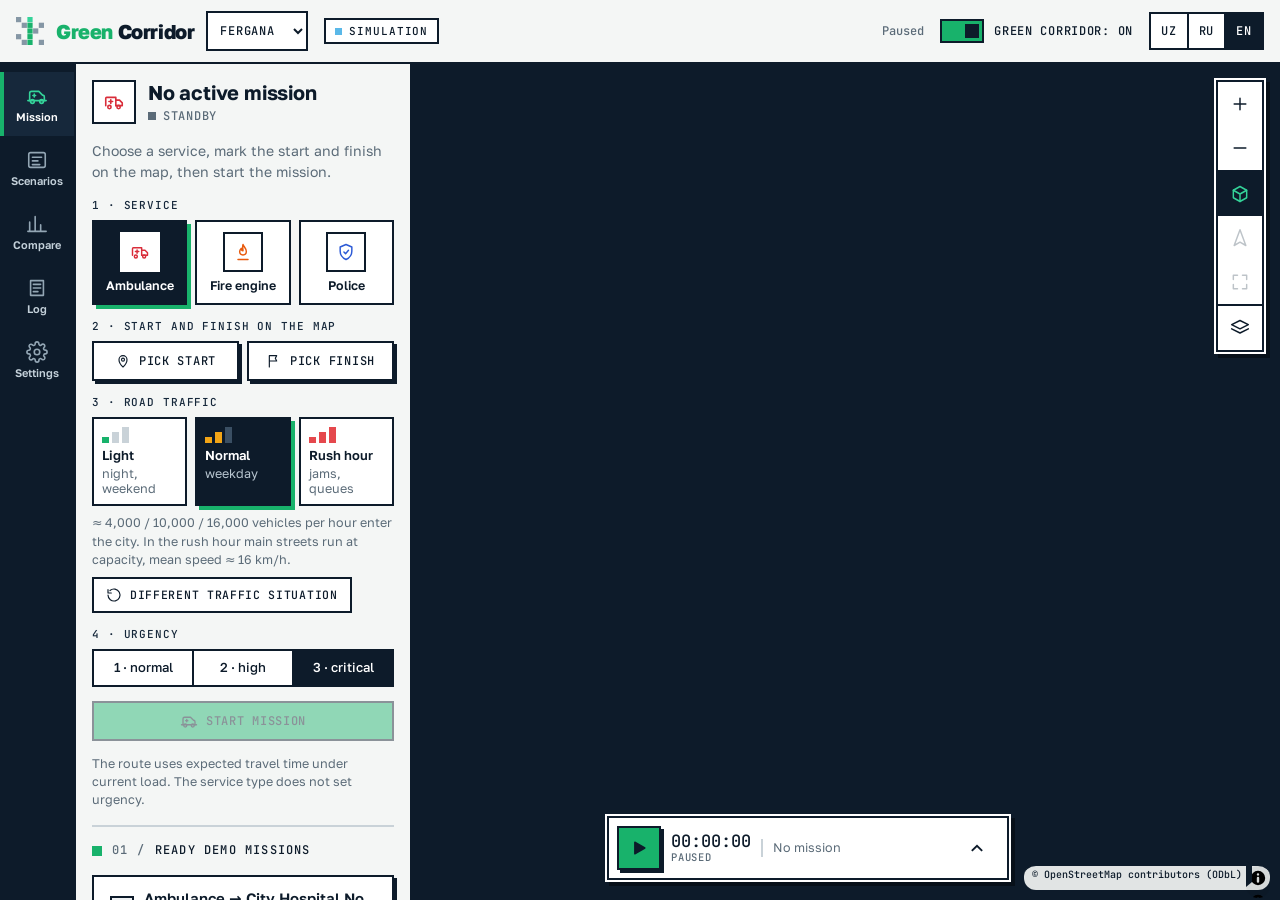
==== commit 6378f606: "Deploy demo 2026-11-22T08:36Z" ====
--- a/app/index.html
+++ b/app/index.html
@@ -6,8 +6,8 @@
     <meta name="viewport" content="width=device-width, initial-scale=1.0" />
     <link rel="icon" href="./favicon.svg" type="image/svg+xml" />
     <title>Зелёный коридор · Фергана</title>
-    <script type="module" crossorigin src="./assets/index-CHk_NAOg.js"></script>
-    <link rel="stylesheet" crossorigin href="./assets/index-D0npMuAI.css">
+    <script type="module" crossorigin src="./assets/index-8KjerPmV.js"></script>
+    <link rel="stylesheet" crossorigin href="./assets/index-DtKH4d4b.css">
   </head>
   <body>
     <div id="root"></div>
--- a/app/assets/index-DtKH4d4b.css
+++ b/app/assets/index-DtKH4d4b.css
@@ -0,0 +1 @@
+@font-face{font-family:Golos Text;font-style:normal;font-display:swap;font-weight:400;src:url(./golos-text-cyrillic-ext-400-normal-B7UQLM1C.woff2) format("woff2"),url(./golos-text-cyrillic-ext-400-normal-Cpwc_t9_.woff) format("woff");unicode-range:U+0460-052F,U+1C80-1C8A,U+20B4,U+2DE0-2DFF,U+A640-A69F,U+FE2E-FE2F}@font-face{font-family:Golos Text;font-style:normal;font-display:swap;font-weight:400;src:url(./golos-text-cyrillic-400-normal-Du08II1m.woff2) format("woff2"),url(./golos-text-cyrillic-400-normal-Ceu9bpXK.woff) format("woff");unicode-range:U+0301,U+0400-045F,U+0490-0491,U+04B0-04B1,U+2116}@font-face{font-family:Golos Text;font-style:normal;font-display:swap;font-weight:400;src:url(./golos-text-latin-ext-400-normal-BC4k-DM0.woff2) format("woff2"),url(./golos-text-latin-ext-400-normal-C4yf00BN.woff) format("woff");unicode-range:U+0100-02BA,U+02BD-02C5,U+02C7-02CC,U+02CE-02D7,U+02DD-02FF,U+0304,U+0308,U+0329,U+1D00-1DBF,U+1E00-1E9F,U+1EF2-1EFF,U+2020,U+20A0-20AB,U+20AD-20C0,U+2113,U+2C60-2C7F,U+A720-A7FF}@font-face{font-family:Golos Text;font-style:normal;font-display:swap;font-weight:400;src:url(./golos-text-latin-400-normal-BRtgm2Ku.woff2) format("woff2"),url(./golos-text-latin-400-normal-DzzaOOeY.woff) format("woff");unicode-range:U+0000-00FF,U+0131,U+0152-0153,U+02BB-02BC,U+02C6,U+02DA,U+02DC,U+0304,U+0308,U+0329,U+2000-206F,U+20AC,U+2122,U+2191,U+2193,U+2212,U+2215,U+FEFF,U+FFFD}@font-face{font-family:Golos Text;font-style:normal;font-display:swap;font-weight:500;src:url(./golos-text-cyrillic-ext-500-normal-DowNBUsJ.woff2) format("woff2"),url(./golos-text-cyrillic-ext-500-normal-ChMrrh8g.woff) format("woff");unicode-range:U+0460-052F,U+1C80-1C8A,U+20B4,U+2DE0-2DFF,U+A640-A69F,U+FE2E-FE2F}@font-face{font-family:Golos Text;font-style:normal;font-display:swap;font-weight:500;src:url(./golos-text-cyrillic-500-normal-B_X3u68Z.woff2) format("woff2"),url(./golos-text-cyrillic-500-normal-CgnIYaIc.woff) format("woff");unicode-range:U+0301,U+0400-045F,U+0490-0491,U+04B0-04B1,U+2116}@font-face{font-family:Golos Text;font-style:normal;font-display:swap;font-weight:500;src:url(./golos-text-latin-ext-500-normal-DKLhIVht.woff2) format("woff2"),url(./golos-text-latin-ext-500-normal-DEuFnoAa.woff) format("woff");unicode-range:U+0100-02BA,U+02BD-02C5,U+02C7-02CC,U+02CE-02D7,U+02DD-02FF,U+0304,U+0308,U+0329,U+1D00-1DBF,U+1E00-1E9F,U+1EF2-1EFF,U+2020,U+20A0-20AB,U+20AD-20C0,U+2113,U+2C60-2C7F,U+A720-A7FF}@font-face{font-family:Golos Text;font-style:normal;font-display:swap;font-weight:500;src:url(./golos-text-latin-500-normal-vg8l_8L7.woff2) format("woff2"),url(./golos-text-latin-500-normal-CMGwgarb.woff) format("woff");unicode-range:U+0000-00FF,U+0131,U+0152-0153,U+02BB-02BC,U+02C6,U+02DA,U+02DC,U+0304,U+0308,U+0329,U+2000-206F,U+20AC,U+2122,U+2191,U+2193,U+2212,U+2215,U+FEFF,U+FFFD}@font-face{font-family:Golos Text;font-style:normal;font-display:swap;font-weight:600;src:url(./golos-text-cyrillic-ext-600-normal-B7560LIh.woff2) format("woff2"),url(./golos-text-cyrillic-ext-600-normal-DSrnFoa6.woff) format("woff");unicode-range:U+0460-052F,U+1C80-1C8A,U+20B4,U+2DE0-2DFF,U+A640-A69F,U+FE2E-FE2F}@font-face{font-family:Golos Text;font-style:normal;font-display:swap;font-weight:600;src:url(./golos-text-cyrillic-600-normal-C24T-5ZM.woff2) format("woff2"),url(./golos-text-cyrillic-600-normal-Dw66BQxA.woff) format("woff");unicode-range:U+0301,U+0400-045F,U+0490-0491,U+04B0-04B1,U+2116}@font-face{font-family:Golos Text;font-style:normal;font-display:swap;font-weight:600;src:url(./golos-text-latin-ext-600-normal-owBqvGRr.woff2) format("woff2"),url(./golos-text-latin-ext-600-normal-CEQ_VXH0.woff) format("woff");unicode-range:U+0100-02BA,U+02BD-02C5,U+02C7-02CC,U+02CE-02D7,U+02DD-02FF,U+0304,U+0308,U+0329,U+1D00-1DBF,U+1E00-1E9F,U+1EF2-1EFF,U+2020,U+20A0-20AB,U+20AD-20C0,U+2113,U+2C60-2C7F,U+A720-A7FF}@font-face{font-family:Golos Text;font-style:normal;font-display:swap;font-weight:600;src:url(./golos-text-latin-600-normal-GuklLaES.woff2) format("woff2"),url(./golos-text-latin-600-normal-C-WGjWc2.woff) format("woff");unicode-range:U+0000-00FF,U+0131,U+0152-0153,U+02BB-02BC,U+02C6,U+02DA,U+02DC,U+0304,U+0308,U+0329,U+2000-206F,U+20AC,U+2122,U+2191,U+2193,U+2212,U+2215,U+FEFF,U+FFFD}@font-face{font-family:Golos Text;font-style:normal;font-display:swap;font-weight:700;src:url(./golos-text-cyrillic-ext-700-normal-BfXzC16Q.woff2) format("woff2"),url(./golos-text-cyrillic-ext-700-normal-VLBvai7J.woff) format("woff");unicode-range:U+0460-052F,U+1C80-1C8A,U+20B4,U+2DE0-2DFF,U+A640-A69F,U+FE2E-FE2F}@font-face{font-family:Golos Text;font-style:normal;font-display:swap;font-weight:700;src:url(./golos-text-cyrillic-700-normal-BMNsYb1I.woff2) format("woff2"),url(./golos-text-cyrillic-700-normal-Di-oX6KR.woff) format("woff");unicode-range:U+0301,U+0400-045F,U+0490-0491,U+04B0-04B1,U+2116}@font-face{font-family:Golos Text;font-style:normal;font-display:swap;font-weight:700;src:url(./golos-text-latin-ext-700-normal-DFmHjXiM.woff2) format("woff2"),url(./golos-text-latin-ext-700-normal-BfqKej16.woff) format("woff");unicode-range:U+0100-02BA,U+02BD-02C5,U+02C7-02CC,U+02CE-02D7,U+02DD-02FF,U+0304,U+0308,U+0329,U+1D00-1DBF,U+1E00-1E9F,U+1EF2-1EFF,U+2020,U+20A0-20AB,U+20AD-20C0,U+2113,U+2C60-2C7F,U+A720-A7FF}@font-face{font-family:Golos Text;font-style:normal;font-display:swap;font-weight:700;src:url(./golos-text-latin-700-normal-ZX_BnWu2.woff2) format("woff2"),url(./golos-text-latin-700-normal-D3WYg3H4.woff) format("woff");unicode-range:U+0000-00FF,U+0131,U+0152-0153,U+02BB-02BC,U+02C6,U+02DA,U+02DC,U+0304,U+0308,U+0329,U+2000-206F,U+20AC,U+2122,U+2191,U+2193,U+2212,U+2215,U+FEFF,U+FFFD}@font-face{font-family:Golos Text;font-style:normal;font-display:swap;font-weight:800;src:url(./golos-text-cyrillic-ext-800-normal-Do05leid.woff2) format("woff2"),url(./golos-text-cyrillic-ext-800-normal-BZQF9d_j.woff) format("woff");unicode-range:U+0460-052F,U+1C80-1C8A,U+20B4,U+2DE0-2DFF,U+A640-A69F,U+FE2E-FE2F}@font-face{font-family:Golos Text;font-style:normal;font-display:swap;font-weight:800;src:url(./golos-text-cyrillic-800-normal-Ch5cEDOA.woff2) format("woff2"),url(./golos-text-cyrillic-800-normal-DtpbeGGQ.woff) format("woff");unicode-range:U+0301,U+0400-045F,U+0490-0491,U+04B0-04B1,U+2116}@font-face{font-family:Golos Text;font-style:normal;font-display:swap;font-weight:800;src:url(./golos-text-latin-ext-800-normal-BmHXcoIT.woff2) format("woff2"),url(./golos-text-latin-ext-800-normal-DFbx4aoo.woff) format("woff");unicode-range:U+0100-02BA,U+02BD-02C5,U+02C7-02CC,U+02CE-02D7,U+02DD-02FF,U+0304,U+0308,U+0329,U+1D00-1DBF,U+1E00-1E9F,U+1EF2-1EFF,U+2020,U+20A0-20AB,U+20AD-20C0,U+2113,U+2C60-2C7F,U+A720-A7FF}@font-face{font-family:Golos Text;font-style:normal;font-display:swap;font-weight:800;src:url(./golos-text-latin-800-normal-Cj58mtCW.woff2) format("woff2"),url(./golos-text-latin-800-normal-DKcgXvKp.woff) format("woff");unicode-range:U+0000-00FF,U+0131,U+0152-0153,U+02BB-02BC,U+02C6,U+02DA,U+02DC,U+0304,U+0308,U+0329,U+2000-206F,U+20AC,U+2122,U+2191,U+2193,U+2212,U+2215,U+FEFF,U+FFFD}@font-face{font-family:JetBrains Mono;font-style:normal;font-display:swap;font-weight:500;src:url([data-uri]) format("woff2"),url([data-uri]) format("woff");unicode-range:U+0460-052F,U+1C80-1C8A,U+20B4,U+2DE0-2DFF,U+A640-A69F,U+FE2E-FE2F}@font-face{font-family:JetBrains Mono;font-style:normal;font-display:swap;font-weight:500;src:url(./jetbrains-mono-cyrillic-500-normal-DmUKJPL_.woff2) format("woff2"),url(./jetbrains-mono-cyrillic-500-normal-DJqRU3vO.woff) format("woff");unicode-range:U+0301,U+0400-045F,U+0490-0491,U+04B0-04B1,U+2116}@font-face{font-family:JetBrains Mono;font-style:normal;font-display:swap;font-weight:500;src:url(./jetbrains-mono-greek-500-normal-JpySY46c.woff2) format("woff2"),url(./jetbrains-mono-greek-500-normal-D7SFKleX.woff) format("woff");unicode-range:U+0370-0377,U+037A-037F,U+0384-038A,U+038C,U+038E-03A1,U+03A3-03FF}@font-face{font-family:JetBrains Mono;font-style:normal;font-display:swap;font-weight:500;src:url([data-uri]) format("woff2"),url(./jetbrains-mono-vietnamese-500-normal-DNRqzVM1.woff) format("woff");unicode-range:U+0102-0103,U+0110-0111,U+0128-0129,U+0168-0169,U+01A0-01A1,U+01AF-01B0,U+0300-0301,U+0303-0304,U+0308-0309,U+0323,U+0329,U+1EA0-1EF9,U+20AB}@font-face{font-family:JetBrains Mono;font-style:normal;font-display:swap;font-weight:500;src:url(./jetbrains-mono-latin-ext-500-normal-Cut-4mMH.woff2) format("woff2"),url(./jetbrains-mono-latin-ext-500-normal-ckzbgY84.woff) format("woff");unicode-range:U+0100-02BA,U+02BD-02C5,U+02C7-02CC,U+02CE-02D7,U+02DD-02FF,U+0304,U+0308,U+0329,U+1D00-1DBF,U+1E00-1E9F,U+1EF2-1EFF,U+2020,U+20A0-20AB,U+20AD-20C0,U+2113,U+2C60-2C7F,U+A720-A7FF}@font-face{font-family:JetBrains Mono;font-style:normal;font-display:swap;font-weight:500;src:url(./jetbrains-mono-latin-500-normal-BWZEU5yA.woff2) format("woff2"),url(./jetbrains-mono-latin-500-normal-CJOVTJB7.woff) format("woff");unicode-range:U+0000-00FF,U+0131,U+0152-0153,U+02BB-02BC,U+02C6,U+02DA,U+02DC,U+0304,U+0308,U+0329,U+2000-206F,U+20AC,U+2122,U+2191,U+2193,U+2212,U+2215,U+FEFF,U+FFFD}:root{--ink: #0d1b2a;--ink-2: #16283b;--paper: #f4f6f5;--card: #ffffff;--grey: #5b6b78;--line: #c9d2d8;--green: #18b26b;--green-2: #34d399;--green-soft: #dff5ea;--amber: #f2a516;--red: #e5484d;--sky: #5ab8e8;--dark-text: #e9eff3;--dark-muted: #b9c7d1;--dark-icon: #93a6b4;--dark-line: #2d4457;--green-ink: #0b7a47;--amber-ink: #8a5a00;--sky-ink: #1f6f9f;--red-ink: #c62a30;--soft-amber: #fdf0d0;--soft-red: #fde4e5;--soft-sky: #dff0fa;--app-bg: var(--paper);--panel-bg: var(--paper);--surface-raised: var(--card);--surface-hover: #eef1f3;--border-subtle: var(--line);--text-primary: var(--ink);--text-secondary: var(--grey);--accent-green: var(--green);--accent-green-hover: var(--green-2);--accent-green-surface: var(--green-soft);--on-green: var(--ink);--status-preparing: var(--amber);--status-danger: var(--red);--status-info: var(--sky);--status-unknown: #8597a5;--focus: var(--ink);--map-bg: #0d1b2a;--s1: 4px;--s2: 8px;--s3: 12px;--s4: 16px;--s5: 20px;--s6: 24px;--s7: 32px;--rule: 2px solid var(--ink);--sh-sm: 3px 3px 0 var(--ink);--sh-md: 4px 4px 0 var(--ink);--sh-hover: 5px 5px 0 var(--ink);--sh-press: 1px 1px 0 var(--ink);--sh-green: 4px 4px 0 var(--green);--sh-float: 0 0 0 2px #fff, 4px 4px 0 2px rgba(0, 0, 0, .4);--shadow-panel: 6px 0 0 rgba(0, 0, 0, .35);--topbar-h: 64px;--nav-w: 76px;--panel-w: 336px;--t-fast: .12s;--t-med: .2s;--font: "Golos Text", system-ui, -apple-system, "Segoe UI", Roboto, sans-serif;--mono: "JetBrains Mono", ui-monospace, Consolas, monospace;color-scheme:light}@media(prefers-reduced-motion:reduce){:root{--t-fast: 0ms;--t-med: 0ms}}*{box-sizing:border-box}html,body,#root{height:100%;margin:0}body{background:var(--paper);color:var(--ink);font:400 14px/1.45 var(--font);overflow:hidden;-webkit-font-smoothing:antialiased}button,select,input{font:inherit;color:inherit}a{color:var(--sky-ink)}.num{font-variant-numeric:tabular-nums}.mono{font-family:var(--mono);text-transform:uppercase;letter-spacing:.06em;font-weight:500}:focus-visible{outline:3px solid var(--focus);outline-offset:3px}.sr-only{position:absolute;width:1px;height:1px;overflow:hidden;clip:rect(0 0 0 0);white-space:nowrap}.boot{height:100%;display:grid;place-items:center;color:var(--grey);font-size:16px;gap:8px;text-align:center;background:var(--paper)}.shell{position:relative;height:100%;overflow:clip;display:grid;grid-template-rows:var(--topbar-h) minmax(0,1fr);grid-template-columns:var(--nav-w) var(--panel-w) minmax(0,1fr);grid-template-areas:"top top top" "nav panel map"}.topbar{grid-area:top;position:relative;z-index:10;display:flex;align-items:center;gap:var(--s4);padding:0 var(--s4);background:var(--paper);border-bottom:var(--rule);min-width:0}.brand{display:flex;align-items:center;gap:var(--s3);min-width:0}.brand-mark{width:28px;height:28px;display:grid;place-items:center;flex:none;background:none}.brand-mark svg{width:28px;height:28px;display:block}.brand-name{font:800 20px/1 var(--font);letter-spacing:-.02em;white-space:nowrap;color:var(--ink)}.brand-name b{color:var(--green);font-weight:800}.brand-city{font:500 12px var(--mono);text-transform:uppercase;letter-spacing:.06em;color:var(--grey);white-space:nowrap}.sim-tag{display:inline-flex;align-items:center;gap:7px;padding:4px 9px;border:var(--rule);border-radius:0;background:var(--card);color:var(--ink);font:500 11px var(--mono);text-transform:uppercase;letter-spacing:.08em;white-space:nowrap}.sim-tag i{width:7px;height:7px;background:var(--sky);flex:none}.top-meta{display:flex;align-items:center;gap:var(--s4);margin-left:auto;min-width:0}.top-meta .meta{font:500 12px var(--mono);color:var(--grey);white-space:nowrap}.top-meta .meta .warn{color:var(--amber-ink)}.switch{display:inline-flex;align-items:center;gap:10px;cursor:pointer;white-space:nowrap;min-height:44px;font:500 12px var(--mono);text-transform:uppercase;letter-spacing:.06em;color:var(--ink)}.switch input{position:absolute;opacity:0;width:1px;height:1px}.switch .track{width:44px;height:24px;flex:none;border:var(--rule);border-radius:0;background:var(--card);position:relative;transition:background var(--t-fast)}.switch .track:after{content:"";position:absolute;top:3px;left:3px;width:14px;height:14px;background:var(--ink);transition:transform var(--t-fast)}.switch input:checked+.track{background:var(--green)}.switch input:checked+.track:after{transform:translate(20px)}.switch input:focus-visible+.track{outline:3px solid var(--ink);outline-offset:3px}.sidenav{grid-area:nav;position:relative;z-index:9;background:var(--ink);border-right:2px solid var(--ink);display:flex;flex-direction:column;align-items:stretch;gap:0;padding:var(--s2) 0}.navbtn{position:relative;width:100%;min-height:64px;border:0;background:none;border-radius:0;color:#c3d0d9;cursor:pointer;display:flex;flex-direction:column;align-items:center;justify-content:center;gap:4px;padding:6px 4px;font:600 11px/1.15 var(--font);text-align:center;overflow-wrap:anywhere;transition:background var(--t-fast),color var(--t-fast)}.navbtn svg{color:var(--dark-icon);flex:none}.navbtn:hover,.navbtn[aria-current=page]{background:var(--ink-2);color:#fff}.navbtn[aria-current=page] svg{color:var(--green-2)}.navbtn[aria-current=page]:before{content:"";position:absolute;left:0;top:0;bottom:0;width:4px;background:var(--green)}.sidenav :focus-visible{outline-color:var(--green-2);outline-offset:-3px}.panel{grid-area:panel;background:var(--paper);border-right:var(--rule);overflow-y:auto;overscroll-behavior:contain;min-width:0}.panel-inner{padding:var(--s4) var(--s4) var(--s6);display:flex;flex-direction:column;gap:var(--s4);counter-reset:sec}.panel h2{margin:0;font:800 22px/1.15 var(--font);letter-spacing:-.02em;text-wrap:balance}.panel h3{display:flex;align-items:center;gap:10px;margin:0 0 var(--s3);font:500 12px/1.3 var(--mono);text-transform:uppercase;letter-spacing:.1em;color:var(--ink);counter-increment:sec}.panel h3:before{content:"";order:-2;width:10px;height:10px;flex:none;background:var(--green)}.panel h3:after{content:counter(sec,decimal-leading-zero) " /";order:-1;flex:none;color:var(--grey)}.mapwrap{grid-area:map;position:relative;min-width:0;overflow:hidden;background:var(--map-bg)}.mapwrap .map3d{position:absolute;top:0;right:0;bottom:0;left:0}.mapwrap .maplibregl-canvas:focus-visible{outline:3px solid #fff;outline-offset:-3px}.peek{display:none}.btn{display:inline-flex;align-items:center;justify-content:center;gap:var(--s2);min-height:40px;padding:0 var(--s4);border-radius:0;border:var(--rule);background:var(--card);color:var(--ink);font:500 12px var(--mono);text-transform:uppercase;letter-spacing:.06em;cursor:pointer;box-shadow:var(--sh-sm);transition:transform var(--t-fast),box-shadow var(--t-fast),background var(--t-fast);white-space:nowrap}.btn svg{flex:none}.btn:hover{transform:translate(-2px,-2px);box-shadow:var(--sh-hover)}.btn:active{transform:translate(2px,2px);box-shadow:var(--sh-press)}.btn[aria-pressed=true]{background:var(--green-soft)}.btn:disabled{opacity:.45;cursor:not-allowed;transform:none;box-shadow:none}.btn.primary{background:var(--green);color:var(--ink)}.btn.primary:hover{background:#1fc37a}.btn.dark{background:var(--ink);color:#fff;box-shadow:3px 3px 0 var(--green)}.btn.dark:hover{box-shadow:5px 5px 0 var(--green)}.btn.ghost{background:none;border-color:transparent;box-shadow:none;color:var(--grey)}.btn.ghost:hover{background:var(--green-soft);color:var(--ink);transform:none}.btn.ghost:active{transform:none}.btn.danger{color:var(--red-ink)}.btn.block{width:100%}.btn.block,.btn.sm{white-space:normal;text-align:center;line-height:1.2;padding-block:8px}.btn.sm{min-height:32px;font-size:11.5px;padding-inline:var(--s3);box-shadow:none}.btn.sm:hover{box-shadow:var(--sh-sm)}.btn.sm:active{box-shadow:none}.iconbtn{width:44px;height:44px;display:grid;place-items:center;border-radius:0;border:2px solid transparent;background:none;color:var(--grey);cursor:pointer;transition:background var(--t-fast),color var(--t-fast),border-color var(--t-fast)}.iconbtn:hover{background:var(--green-soft);border-color:var(--ink);color:var(--ink)}.iconbtn[aria-pressed=true]{color:var(--green-2);background:var(--ink);border-color:#e9eff3}.iconbtn:disabled{opacity:.4;cursor:not-allowed;background:none;border-color:transparent}.seg{display:inline-flex;background:var(--card);border:var(--rule);border-radius:0;padding:0;gap:0}.seg button{min-height:34px;min-width:36px;padding:0 11px;border:0;border-right:var(--rule);border-radius:0;background:none;color:var(--ink);cursor:pointer;font:500 12px var(--mono);letter-spacing:.06em;font-variant-numeric:tabular-nums;transition:background var(--t-fast)}.seg button:last-child{border-right:0}.seg button:hover{background:var(--green-soft)}.seg button[aria-pressed=true]{background:var(--ink);color:#fff}.seg button:focus-visible{outline-offset:-5px;outline-color:var(--green)}select,input[type=number],input[type=text]{min-height:40px;background:var(--card);border:var(--rule);border-radius:0;padding:0 var(--s3);color:var(--ink)}.field{display:flex;flex-direction:column;gap:var(--s1)}.field>span{font:500 11px var(--mono);text-transform:uppercase;letter-spacing:.06em;color:var(--grey)}.card{background:var(--card);border:var(--rule);border-radius:0;padding:var(--s3) var(--s4);box-shadow:var(--sh-sm)}.row{display:flex;gap:var(--s2);align-items:center;flex-wrap:wrap}.muted{color:var(--grey)}.small{font-size:12.5px}.good{color:var(--green-ink)}.bad{color:var(--red-ink)}.warn{color:var(--amber-ink)}.divider{height:2px;background:var(--line);margin:0;border:0}.kv{display:grid;grid-template-columns:1fr auto;gap:6px var(--s3);font-size:13px}.kv>:nth-child(odd){color:var(--grey)}.kv>:nth-child(2n){text-align:right;font-variant-numeric:tabular-nums}.tag{display:inline-flex;align-items:center;gap:4px;padding:2px 7px;border-radius:0;border:var(--rule);background:var(--card);color:var(--grey);font:500 11px/1.4 var(--mono);text-transform:uppercase;letter-spacing:.06em;white-space:nowrap}.tag.green{color:var(--green-ink);background:var(--green-soft)}.tag.amber{color:var(--amber-ink);background:var(--soft-amber)}.tag.info{color:var(--sky-ink);background:var(--soft-sky)}.tag.red{color:var(--red-ink);background:var(--soft-red)}.tag.unknown{color:var(--grey);border-style:dashed}details>summary{cursor:pointer;color:var(--grey);min-height:32px;display:flex;align-items:center;gap:8px;font:500 12px var(--mono);text-transform:uppercase;letter-spacing:.06em;list-style:none}details>summary::-webkit-details-marker{display:none}details>summary:before{content:"";width:0;height:0;border-left:6px solid var(--ink);border-top:5px solid transparent;border-bottom:5px solid transparent;transition:transform var(--t-fast)}details[open]>summary:before{transform:rotate(90deg)}details>summary:hover{color:var(--ink)}table.t{width:100%;border-collapse:collapse;font-size:12.5px;font-variant-numeric:tabular-nums}table.t th,table.t td{padding:6px 4px;border-bottom:1px solid var(--line);text-align:right}table.t th:first-child,table.t td:first-child{text-align:left}table.t th{font:500 11px var(--mono);text-transform:uppercase;letter-spacing:.04em;color:var(--grey);border-bottom:var(--rule)}.log{font:500 11.5px/1.45 var(--mono);max-height:calc(100dvh - 360px);min-height:160px;overflow-y:auto;background:var(--card);border:var(--rule);border-radius:0;padding:var(--s2) var(--s3)}.log div{padding:4px 0;border-bottom:1px solid var(--line)}.log div:last-child{border-bottom:0}.log .t{color:var(--grey);font-variant-numeric:tabular-nums;margin-right:6px}.bar{height:14px;border-radius:0;background:repeating-linear-gradient(90deg,#eef1f3 0,#eef1f3 10%,#e6eaed 10%,#e6eaed 20%);overflow:hidden}.bar>div{height:100%;border-radius:0}.empty{border:2px dashed var(--ink);background:var(--card);border-radius:0;padding:var(--s4);color:var(--grey);text-align:center;display:flex;flex-direction:column;gap:var(--s3);align-items:center}.mission-head{display:flex;gap:var(--s3);align-items:flex-start}.svc{width:44px;height:44px;border:var(--rule);border-radius:0;display:grid;place-items:center;background:#fff;color:#d92d3a;flex:none}.svc.fire{color:#e8590c}.svc.police{color:#2c5ad6}.mission-title{font:700 20px/1.2 var(--font);letter-spacing:-.01em}.status{display:inline-flex;align-items:center;gap:7px;margin-top:4px;font:500 12px var(--mono);text-transform:uppercase;letter-spacing:.06em}.status i{width:8px;height:8px;border-radius:0;background:currentColor}.route-ft{display:grid;grid-template-columns:16px 1fr;gap:4px var(--s2);font-size:13px}.route-ft .dot{width:10px;height:10px;border-radius:0;border:var(--rule);background:var(--card);margin:4px 3px}.route-ft .dot.to{background:var(--green)}.route-ft .name{overflow:hidden;display:-webkit-box;-webkit-line-clamp:2;-webkit-box-orient:vertical}.route-ft .name .muted{margin-right:4px}.eta-cap{font:500 11px var(--mono);text-transform:uppercase;letter-spacing:.08em;color:var(--grey)}.eta-big{margin:6px 0 4px;font:800 clamp(40px,4vw,52px)/1 var(--font);letter-spacing:-.025em;font-variant-numeric:tabular-nums;color:var(--ink)}.eta-big .approx,.hud-eta .approx{color:var(--grey);font-weight:600}.hl{background:var(--green-soft);box-shadow:inset 0 -.35em 0 var(--green-2);padding:0 .1em}.card .eta-big{font-size:clamp(34px,3.4vw,44px)}.metrics{display:grid;grid-template-columns:repeat(3,minmax(0,1fr));gap:0;border:var(--rule);background:var(--card)}.metric{border-right:var(--rule);border-radius:0;padding:10px 10px 10px 12px;min-width:0}.metric:last-child{border-right:0}.metric b{display:block;font:700 22px/1.1 var(--font);font-variant-numeric:tabular-nums}.metric span{display:block;margin-top:4px;font:500 10.5px/1.3 var(--mono);text-transform:uppercase;letter-spacing:.02em;color:var(--grey);overflow-wrap:break-word}.street-now{font-size:16px;font-weight:500;overflow:hidden;display:-webkit-box;-webkit-line-clamp:2;-webkit-box-orient:vertical}.prio-card{border-left-width:6px}.prio-card.green{background:var(--green-soft);border-left-color:var(--green)}.prio-card.amber{background:var(--soft-amber);border-left-color:var(--amber)}.prio-card.info{background:var(--soft-sky);border-left-color:var(--sky)}.prio-card.red{background:var(--soft-red);border-left-color:var(--red)}.prio-card.unknown{background:var(--surface-hover);border-left-color:var(--status-unknown)}.prio-card .muted{color:var(--ink-2)}.seq{list-style:none;margin:0;padding:0;position:relative}.seq li{position:relative;display:grid;grid-template-columns:28px 1fr;gap:var(--s2);padding:0 0 var(--s3);cursor:pointer;border-radius:0}.seq li:hover .seq-name{color:var(--green-ink)}.seq li:focus-visible{outline-offset:2px}.seq li:before{content:"";position:absolute;left:13px;top:22px;bottom:-2px;width:2px;background:var(--ink)}.seq li:last-child:before{display:none}.seq li.passed:before,.seq li.priority:before{background:var(--green);opacity:1}.seq .bullet{width:28px;height:22px;display:grid;place-items:center}.seq .bullet i{width:12px;height:12px;border-radius:0;border:var(--rule);background:var(--card)}.seq .passed .bullet i{background:var(--status-unknown)}.seq .priority .bullet i{background:var(--green);width:14px;height:14px}.seq .preparing .bullet i{background:var(--amber)}.seq .waiting .bullet i{border-style:dashed}.seq-kicker{font:500 11px/1.4 var(--mono);text-transform:uppercase;letter-spacing:.04em;color:var(--grey)}.seq-name{font-weight:600;overflow:hidden;display:-webkit-box;-webkit-line-clamp:2;-webkit-box-orient:vertical;transition:color var(--t-fast)}.seq-meta{display:flex;gap:var(--s2);flex-wrap:wrap;align-items:center;margin-top:4px;font-size:12px;color:var(--grey);font-variant-numeric:tabular-nums}.backbtn{align-self:flex-start}.approach{display:grid;grid-template-columns:18px 1fr auto;gap:var(--s2);align-items:center;padding:var(--s2) 0;border-bottom:1px solid var(--line)}.lamp3{width:14px;height:34px;border-radius:0;background:#0a0f13;border:var(--rule);display:flex;flex-direction:column;justify-content:space-around;align-items:center;padding:2px 0}.lamp3 i{width:7px;height:7px;border-radius:50%;background:#26333d}.lamp3 .on.R{background:var(--red)}.lamp3 .on.Y{background:var(--amber)}.lamp3 .on.G{background:var(--green-2)}.lamp3.unknown{border-style:dashed}.moves{display:flex;gap:4px;flex-wrap:wrap}.mv{display:inline-flex;align-items:center;gap:3px;padding:2px 6px;border-radius:0;font:500 11px var(--mono);border:2px solid var(--line);background:var(--card);color:var(--grey)}.mv.G{color:var(--green-ink);border-color:var(--green);background:var(--green-soft)}.mv.Y{color:var(--amber-ink);border-color:var(--amber);background:var(--soft-amber)}.maptools{position:absolute;right:var(--s4);top:var(--s4);z-index:5;display:flex;flex-direction:column;gap:0;padding:0;background:var(--card);border:var(--rule);border-radius:0;box-shadow:var(--sh-float)}.maptools hr{width:100%;border:0;height:2px;background:var(--ink);margin:0}.maptools .iconbtn{color:var(--ink);border:0}.maptools .iconbtn:hover{background:var(--green-soft)}.maptools .iconbtn[aria-pressed=true]{background:var(--ink);color:var(--green-2)}.maptools .iconbtn:disabled{color:var(--grey);background:none}.maptools .iconbtn:focus-visible{outline-offset:-5px;outline-color:var(--green)}.dock{position:absolute;left:var(--s4);right:calc(var(--s4) + 76px);bottom:var(--s5);z-index:5;display:flex;flex-wrap:wrap;justify-content:center;align-items:flex-end;gap:var(--s4);pointer-events:none}.dock>*{pointer-events:auto}.simbar{display:flex;align-items:center;gap:var(--s3);padding:8px 10px 8px 8px;background:var(--card);border:var(--rule);border-radius:0;box-shadow:var(--sh-float);max-width:100%}.hud{width:480px;max-width:100%;display:flex;flex-direction:column;gap:var(--s2);padding:var(--s3);background:var(--card);border:var(--rule);border-radius:0;box-shadow:0 0 0 2px #fff,6px 6px 0 2px var(--green);animation:rise var(--t-med) ease-out}@keyframes rise{0%{opacity:0;transform:translateY(6px)}}.hud-head{order:-1;display:flex;align-items:center;gap:var(--s2);min-width:0;min-height:50px;margin:-12px -12px 0;padding:8px 12px;background:var(--ink);color:#fff}.hud-evs{order:-2;display:flex;gap:6px;flex-wrap:wrap;margin:-12px -12px 0;padding:10px 12px 0;background:var(--ink)}.hud-evs+.hud-head{margin-top:-8px}.hud-head :focus-visible,.hud-evs :focus-visible{outline-color:var(--green-2)}.hud-title{font-size:15px;font-weight:600;white-space:nowrap;overflow:hidden;text-overflow:ellipsis;flex:1 1 auto;min-width:96px}.svc.sm{width:32px;height:32px;border-color:#fff}.hud-cam{margin-left:auto;flex:none;background:transparent;border-color:#fff}.hud-cam button{display:inline-flex;align-items:center;gap:5px;min-height:32px;font-size:11px;text-transform:uppercase;color:#e9eff3;border-right-color:#fff}.hud-cam button:hover{background:var(--ink-2)}.hud-cam button[aria-pressed=true]{background:var(--green);color:var(--ink)}.hud-cam button:focus-visible{outline-color:#fff}.hud-stats{display:grid;grid-template-columns:1.5fr 1fr 1fr 1fr;gap:var(--s2);padding-top:4px}.hud-stats>div{display:flex;flex-direction:column;min-width:0}.hud-stats b{font:700 18px/1.2 var(--font);color:var(--ink)}.hud-stats b.hud-eta{font:800 28px/1 var(--font);letter-spacing:-.02em;color:var(--green-ink);white-space:nowrap}.hud-stats b.hud-eta .hl{padding:0 .08em}.hud-stats>div>span{margin-top:4px;font:500 10.5px var(--mono);text-transform:uppercase;letter-spacing:.04em;color:var(--grey);white-space:nowrap;overflow:hidden;text-overflow:ellipsis}.hud-stats b.hud-eta+span{margin-top:7px}.hud-prog{height:12px;border:var(--rule);border-radius:0;background:repeating-linear-gradient(90deg,#eef1f3 0,#eef1f3 10%,#e6eaed 10%,#e6eaed 20%);overflow:hidden}.hud-prog>div{height:100%;background:var(--green);border-radius:0;transition:width .4s linear}.hud-next{display:grid;grid-template-columns:12px 1fr;gap:var(--s2);align-items:start;padding:var(--s2) var(--s3);border-radius:0;background:var(--paper);border:var(--rule);border-left:6px solid var(--status-unknown)}.hud-dot{width:10px;height:10px;border-radius:0;margin-top:5px}.hud-next-name{font-weight:600;white-space:nowrap;overflow:hidden;text-overflow:ellipsis}.chip{display:inline-flex;align-items:center;gap:6px;min-height:32px;padding:0 10px;border-radius:0;border:var(--rule);background:var(--card);color:var(--ink-2);cursor:pointer;font:500 12px var(--mono);text-transform:uppercase;letter-spacing:.04em;transition:background var(--t-fast)}.chip:hover{background:var(--green-soft)}.chip[aria-pressed=true]{background:var(--ink);color:#fff;box-shadow:inset 4px 0 0 var(--red);padding-left:14px}.chip.fire[aria-pressed=true]{box-shadow:inset 4px 0 #f97316}.chip.police[aria-pressed=true]{box-shadow:inset 4px 0 #3b82f6}.hud-evs .chip{background:transparent;color:#e9eff3;border-color:#4a6378}.hud-evs .chip:hover{background:var(--ink-2);border-color:#fff}.hud-evs .chip[aria-pressed=true]{background:#fff;color:var(--ink);border-color:#fff}.hud-back{animation:pulse-btn 1.8s ease-in-out infinite}@keyframes pulse-btn{50%{box-shadow:var(--sh-sm),0 0 0 4px #18b26b59}}@media(prefers-reduced-motion:reduce){.hud-back,.hud{animation:none}}.toast{position:absolute;left:50%;transform:translate(-50%);top:84px;z-index:7;max-width:min(520px,calc(100% - 32px));display:flex;gap:var(--s2);align-items:flex-start;padding:var(--s2) var(--s2) var(--s2) var(--s3);background:var(--ink);color:#fff;font-weight:500;border:2px solid #fff;border-radius:0;box-shadow:4px 4px 0 var(--sky)}.toast.red{box-shadow:4px 4px 0 var(--red)}.toast.green{box-shadow:4px 4px 0 var(--green)}.toast>span{padding-top:6px}.toast .iconbtn{color:#e9eff3}.toast .iconbtn:hover{background:var(--ink-2);border-color:#fff;color:#fff}.toast :focus-visible{outline-color:var(--green-2)}.seg.lang button{min-width:36px;padding:0 10px}.scen-title{display:flex;align-items:center;gap:10px;font-weight:600;font-size:15px;line-height:1.25}.scen-play{width:24px;height:24px;border:var(--rule);border-radius:0;display:grid;place-items:center;background:var(--surface-hover);color:var(--green-ink);flex:none}.card.scen.first{background:var(--ink);color:#fff;box-shadow:var(--sh-green)}.card.scen.first .scen-play{background:var(--green);color:var(--ink);border-color:var(--green)}.card.scen.first .muted{color:var(--dark-muted)}.card.scen.first:hover{background:var(--ink);box-shadow:6px 6px 0 var(--green)}.card.scen.first:focus-visible{outline-color:var(--ink)}.simbar .playbtn{width:44px;height:44px;min-height:44px;padding:0;box-shadow:3px 3px 0 var(--ink)}.simbar .clock{font:500 20px/1.1 var(--mono);font-variant-numeric:tabular-nums;min-width:96px;color:var(--ink)}.simbar .lbl{margin-top:2px;font:500 10.5px var(--mono);text-transform:uppercase;letter-spacing:.06em;color:var(--grey);white-space:nowrap}.simbar .iconbtn{color:var(--ink)}.notice{position:absolute;left:50%;transform:translate(-50%);top:var(--s4);z-index:6;max-width:min(560px,calc(100% - 140px));display:flex;gap:var(--s3);align-items:flex-start;padding:var(--s2) var(--s3);background:var(--soft-sky);color:var(--ink);border:var(--rule);border-left:8px solid var(--sky);border-radius:0;box-shadow:var(--sh-float)}.notice.green{background:var(--green-soft);border-left-color:var(--green)}.notice.amber{background:var(--soft-amber);border-left-color:var(--amber)}.notice.red{background:var(--soft-red);border-left-color:var(--red)}.notice .n-title{font-weight:600}.notice .n-more{font-size:12.5px;color:var(--ink-2);margin-top:2px}@keyframes fadein{0%{opacity:0;transform:translate(-50%,-4px)}}.mapstate{position:absolute;left:var(--s4);top:var(--s4);z-index:5;display:flex;flex-direction:column;gap:var(--s2)}.legend{position:absolute;left:var(--s4);top:var(--s4);z-index:6;max-height:calc(100% - 40px);overflow-y:auto;background:var(--card);color:var(--ink);border:var(--rule);border-radius:0;box-shadow:var(--sh-float);padding:var(--s2) var(--s3) var(--s3);width:260px}.legend>.row b{display:inline-flex;align-items:center;gap:10px;font:500 12px var(--mono);text-transform:uppercase;letter-spacing:.1em;color:var(--ink)}.legend>.row b:before{content:"";width:10px;height:10px;background:var(--green);flex:none}.legend ul{list-style:none;margin:var(--s2) 0 0;padding:var(--s2) 0 0;border-top:2px solid var(--line);display:grid;gap:8px}.legend li{display:grid;grid-template-columns:26px 1fr;align-items:start;gap:var(--s2);color:var(--ink-2);font:500 11px/1.35 var(--mono);text-transform:uppercase;letter-spacing:.04em}.legend li>svg,.legend li>span:first-child{justify-self:center}.legend li>span.lg-line{justify-self:stretch;margin-top:5px}.legend li>svg{margin-top:-4px}.lg-line{height:4px;border-radius:0}.maplibregl-ctrl-attrib{background:#f4f6f5eb!important;color:var(--ink)!important;border-top:2px solid var(--ink);font:500 10px var(--mono)!important}.maplibregl-ctrl-attrib a{color:var(--ink)!important}.maplibregl-ctrl-bottom-right{right:0}@media(max-width:1179px){.shell{grid-template-columns:var(--nav-w) minmax(0,1fr);grid-template-areas:"top top" "nav map"}.panel{grid-area:map;position:relative;z-index:8;width:var(--panel-w);justify-self:start;box-shadow:var(--shadow-panel);border-right:var(--rule);transform:translate(-102%);transition:transform var(--t-med);visibility:hidden}.panel.open{transform:none;visibility:visible}.top-meta .meta{display:none}.dock{right:calc(var(--s3) + 70px);left:var(--s3)}}@media(max-width:1439px){.top-meta .meta-flow{display:none}}@media(max-width:1279px)and (min-width:1180px){.hud .cam-lbl{display:none}}.hud-head{flex-wrap:wrap;row-gap:6px}@media(min-width:700px)and (max-width:1179px){.panel.open+.mapwrap .dock{left:calc(var(--panel-w) + var(--s3))}}@media(max-width:699px){:root{--topbar-h: 52px}.shell{grid-template-rows:var(--topbar-h) minmax(0,1fr) calc(60px + env(safe-area-inset-bottom));grid-template-columns:minmax(0,1fr);grid-template-areas:"top" "map" "nav"}.topbar{padding:0 var(--s3);gap:var(--s2);padding-top:env(safe-area-inset-top)}.brand-name{font-size:17px}.brand-city,.brand-mark,.switch .lbl-long{display:none}.sidenav{position:relative;z-index:9;flex-direction:row;justify-content:space-around;border-right:0;border-top:2px solid var(--ink);padding:0 0 env(safe-area-inset-bottom)}.navbtn{width:auto;flex:1;min-height:58px;padding:4px 2px}.navbtn[aria-current=page]:before{left:0;right:0;top:0;bottom:auto;width:auto;height:4px}.panel{position:absolute;grid-area:map;left:0;right:0;bottom:0;top:auto;width:100%;max-height:72%;border-radius:0;border:var(--rule);border-bottom:0;box-shadow:0 -4px 0 var(--ink);transform:translateY(calc(100% - 128px));visibility:visible;transition:transform var(--t-med)}.panel.open{transform:none}.panel .grab{display:block;width:48px;height:6px;border-radius:0;background:var(--ink);margin:8px auto 0}.dock{bottom:136px;left:var(--s2);right:var(--s2);gap:var(--s2)}.simbar{gap:var(--s2);padding:4px 8px 4px 4px}.simbar .seg,.simbar .lbl{display:none}.simbar .clock{font-size:16px;min-width:78px}.hud{padding:var(--s2) var(--s3);gap:6px;width:100%;box-shadow:0 0 0 2px #fff,4px 4px 0 2px var(--green)}.hud-head{margin:-8px -12px 0;padding:6px 12px;min-height:44px}.hud-evs{margin:-8px -12px 0;padding:8px 12px 0}.hud-evs+.hud-head{margin-top:-6px}.hud .cam-lbl{display:none}.hud-stats{grid-template-columns:1.4fr 1fr 1fr}.hud-stats>div:nth-child(4){display:none}.hud-stats b.hud-eta{font-size:22px}.hud-next{padding:6px var(--s2)}.toast{top:60px}.maptools{top:var(--s3);right:var(--s3)}.notice{top:var(--s2);max-width:calc(100% - 84px);left:var(--s2);transform:none;animation:none}.notice .n-more,.legend{display:none}}.panel .grab{display:none}@media(max-width:699px){.panel .grab{display:block}}.tablet-only{display:none}@media(max-width:1179px)and (min-width:700px){.tablet-only{display:grid}}.card.scen{text-align:left;cursor:pointer;display:grid;gap:4px;color:inherit;padding:var(--s3) var(--s4);transition:transform var(--t-fast),box-shadow var(--t-fast)}.card.scen:hover{transform:translate(-2px,-2px);box-shadow:var(--sh-hover)}.card.scen:active{transform:translate(2px,2px);box-shadow:var(--sh-press)}.card.scen.first:hover{box-shadow:6px 6px 0 var(--green)}.card.scen.first:active{box-shadow:1px 1px 0 var(--green)}.brand-sep{color:var(--grey);font-weight:400;display:none}.city-select{min-height:40px;padding:0 var(--s2);border:var(--rule);background-color:var(--card);color:var(--ink);font:500 12px var(--mono);text-transform:uppercase;letter-spacing:.06em;cursor:pointer}.city-select:hover{background-color:var(--green-soft)}.city-select option{background:var(--card);color:var(--ink)}.boot .city-select{border-color:var(--ink)}.mapwrap.city-missing{background:var(--map-bg)}.mapwrap.city-missing .mapstate .card{color:var(--ink)}@media(max-width:699px){.city-select{font-size:11px;padding:0 4px;min-width:0}}@media(max-width:699px){.brand-name{display:none}.brand-mark{display:grid;width:28px;height:28px}.city-select{flex:none;min-width:96px;min-height:40px}.switch>span:last-child{display:none}.sim-tag{display:none}.top-meta{gap:var(--s2)}.seg.lang button{min-width:30px;padding:0 6px;font-size:11px;min-height:32px}}.panel .seg{display:flex;width:100%}.panel .seg button{flex:1 1 0;flex-wrap:wrap;row-gap:2px!important;min-width:0;padding:6px;white-space:normal;line-height:1.2;font:500 13px/1.2 var(--font);letter-spacing:0;overflow-wrap:break-word}.panel .row>.btn{min-width:0;white-space:normal;text-align:center;line-height:1.2;padding-block:8px}label.row{flex-wrap:nowrap;align-items:flex-start;cursor:pointer}label.row>input[type=checkbox]{flex:none;margin:2px 0 0}input[type=checkbox]{accent-color:var(--ink);width:16px;height:16px}.dockc{width:600px;max-width:100%;display:flex;flex-direction:column;background:var(--card);color:var(--ink);border:var(--rule);border-radius:0;box-shadow:0 0 0 2px #fff,5px 5px 0 2px var(--green)}.dockc.idle{width:auto;box-shadow:var(--sh-float)}.dock-more{display:grid;grid-template-rows:0fr;transition:grid-template-rows .28s cubic-bezier(.2,.7,.2,1)}.dockc.open .dock-more{grid-template-rows:1fr}.dock-more-in{min-height:0;overflow:hidden;display:flex;flex-direction:column;gap:var(--s2)}.dock-more-in>*{margin:0 12px}.dock-more-in>.hud-evs,.dock-more-in>.hud-head{margin:0}.dock-more-in>.hud-evs+.hud-head{margin-top:calc(-1 * var(--s2))}.dock-more-in>.hud-evs{padding:10px 12px 0}.dock-more-in>:first-child:not(.hud-evs):not(.hud-head){margin-top:10px}.dock-more-in>:last-child{margin-bottom:10px}.dock-sim{display:flex;align-items:center;gap:var(--s2);flex-wrap:wrap}.dock-sim .iconbtn{color:var(--ink)}.dock-sim .lbl,.dock-clock .lbl{font:500 10.5px var(--mono);text-transform:uppercase;letter-spacing:.06em;color:var(--grey);white-space:nowrap}.dock-sim .seg{margin-left:auto}.dock-bar{display:flex;align-items:center;gap:10px;padding:8px;min-height:60px}.dockc.open .dock-bar{border-top:2px solid var(--line)}.dock-bar .playbtn{width:44px;height:44px;min-height:44px;padding:0;flex:none;box-shadow:3px 3px 0 var(--ink)}.dock-clock{flex:none}.dock-clock .clock{font:500 17px/1.1 var(--mono);font-variant-numeric:tabular-nums;color:var(--ink)}.dock-stats{flex:1 1 auto;min-width:0;display:flex;align-items:flex-end;gap:14px;padding-left:10px;border-left:2px solid var(--line)}.dock-stats>div{display:flex;flex-direction:column;min-width:0}.dock-stats b{font:700 17px/1.15 var(--font);white-space:nowrap}.dock-stats .ds-eta b{font:800 24px/1 var(--font);letter-spacing:-.02em;color:var(--green-ink)}.dock-stats .ds-eta .approx{color:var(--grey);font-weight:600}.dock-stats>div>span{margin-top:3px;font:500 10px var(--mono);text-transform:uppercase;letter-spacing:.04em;color:var(--grey);white-space:nowrap}.dock-follow{flex:none}.dock-follow.primary{animation:pulse-btn 1.8s ease-in-out infinite}.dock-msg{flex:1 1 auto;min-width:0;display:flex;align-items:center;gap:10px;padding-left:10px;border-left:2px solid var(--line)}.dm-arr{display:inline-flex;align-items:center;gap:8px;font-size:20px;color:var(--green-ink)}.dm-arr .svc.sm{border-color:var(--ink)}.dock-tg{flex:none;color:var(--ink)}.dockc.idle .dock-bar{min-height:0}@media(prefers-reduced-motion:reduce){.dock-more{transition:none}.dock-follow.primary{animation:none}}@media(max-width:1279px)and (min-width:1180px){.dockc .cam-lbl{display:none}}@media(max-width:699px){.dockc{width:100%;box-shadow:0 0 0 2px #fff,3px 3px 0 2px var(--green)}.dock-bar{gap:6px;padding:6px;min-height:52px}.dock-bar .playbtn{width:40px;height:40px;min-height:40px}.dock-clock .lbl,.dock-stats .ds-km,.dock-stats .ds-v,.df-lbl,.dockc .cam-lbl,.dock-sim .lbl{display:none}.dock-clock .clock{font-size:14px}.dock-stats{gap:10px;padding-left:6px}.dock-stats .ds-eta b{font-size:20px}.dock-sim .seg{margin-left:0}}.nd{display:grid;gap:14px}.nd-step{display:grid;gap:8px}.nd-lbl{font:500 11px var(--mono);text-transform:uppercase;letter-spacing:.08em;color:var(--ink-2)}.svc-pick{display:grid;grid-template-columns:repeat(3,minmax(0,1fr));gap:8px}.svc-card{display:flex;flex-direction:column;align-items:center;gap:6px;padding:10px 4px;border:var(--rule);border-radius:0;background:var(--card);color:var(--ink);font:600 12.5px/1.2 var(--font);text-align:center;cursor:pointer;transition:background var(--t-fast),box-shadow var(--t-fast);overflow-wrap:anywhere}.svc-card:hover{background:var(--green-soft)}.svc-card .svc{width:40px;height:40px}.svc-card[aria-pressed=true]{background:var(--ink);color:#fff;box-shadow:4px 4px 0 var(--green)}.svc-card[aria-pressed=true] .svc{border-color:#fff}.svc-card:focus-visible{outline:3px solid var(--green);outline-offset:2px}.nd-pts{display:grid;grid-template-columns:1fr 1fr;gap:8px}.nd-pt{min-width:0;white-space:normal;line-height:1.2;padding:8px}.nd-pt.set{background:var(--green-soft)}.nd-pt[aria-pressed=true]{background:var(--ink);color:#fff}.linkbtn{justify-self:start;background:none;border:0;padding:2px 0;color:var(--ink-2);text-decoration:underline;cursor:pointer;font:inherit}.dock-stats>div>span{overflow:hidden;text-overflow:ellipsis;max-width:100%}@media(max-width:699px){.dock-stats .ds-eta>span{display:none}.dock-stats .ds-eta{flex:none}}.load-pick{display:grid;grid-template-columns:repeat(3,minmax(0,1fr));gap:8px}.load-card{display:flex;flex-direction:column;align-items:flex-start;gap:3px;padding:8px;border:var(--rule);border-radius:0;background:var(--card);color:var(--ink);text-align:left;cursor:pointer;transition:background var(--t-fast),box-shadow var(--t-fast);min-width:0;overflow-wrap:anywhere}.load-card b{font:600 13px/1.2 var(--font)}.load-card .small{color:var(--grey);line-height:1.2}.load-card:hover{background:var(--green-soft)}.load-card[aria-pressed=true]{background:var(--ink);color:#fff;box-shadow:4px 4px 0 var(--green)}.load-card[aria-pressed=true] .small{color:var(--dark-muted, #b9c7d1)}.load-card:focus-visible{outline:3px solid var(--green);outline-offset:2px}.load-bars{display:flex;align-items:flex-end;gap:3px;height:16px;margin-bottom:2px}.load-bars i{width:7px;background:var(--line)}.load-bars i:nth-child(1){height:6px}.load-bars i:nth-child(2){height:11px}.load-bars i:nth-child(3){height:16px}.load-card.low .load-bars i.on{background:var(--green)}.load-card.medium .load-bars i.on{background:var(--amber)}.load-card.high .load-bars i.on{background:var(--red)}.load-card[aria-pressed=true] .load-bars i:not(.on){background:#3a4f63}.evm-g{--r: 16px;--vl: 10px;--vw: 4px;--c: #e5484d;position:relative;width:0;height:0;pointer-events:none}.evm-g.fire{--c: #f97316}.evm-g.police{--c: #3b82f6}.evm-g>*{position:absolute;left:0;top:0}.evm-ring{width:calc(var(--r) * 2);height:calc(var(--r) * 2);margin:calc(var(--r) * -1) 0 0 calc(var(--r) * -1);border-radius:50%;background:#0d1b2a59;border:2px solid var(--c);box-sizing:border-box}.evm-g.f .evm-ring{border:3px solid #fff}.evm-pulse{width:calc(var(--r) * 2);height:calc(var(--r) * 2);margin:calc(var(--r) * -1) 0 0 calc(var(--r) * -1);border-radius:50%;background:var(--c);opacity:0;animation:evm-pulse 1.4s ease-out infinite}@keyframes evm-pulse{0%{transform:scale(1);opacity:.45}to{transform:scale(2.5);opacity:0}}.evm-head{width:calc(var(--r) * 3);height:calc(var(--r) * 3);margin:calc(var(--r) * -1.5) 0 0 calc(var(--r) * -1.5);fill:#fff;stroke:#0d1b2a;stroke-width:1.2}.evm-van{display:none;width:var(--vw);height:var(--vl);transform:translate(-50%);background:#f4f6f8;border:1px solid #0d1b2a;box-sizing:border-box;border-radius:2px 2px 1px 1px}.evm-g.near .evm-van{display:block}.evm-g.near .evm-ring{background:transparent}.evm-van i{position:absolute;display:block}.evm-roof{left:35%;right:35%;top:35%;bottom:25%;background:var(--c)}.evm-b1,.evm-b2{top:10%;height:8%;width:30%}.evm-b1{left:12%;background:#e5484d;animation:evm-blink .9s steps(1) infinite}.evm-b2{right:12%;background:#4a7bd6;animation:evm-blink .9s steps(1) infinite reverse}@keyframes evm-blink{50%{opacity:.25}}.evm-t{display:flex;flex-direction:column;align-items:center;gap:4px;pointer-events:none}.evm-ico{width:30px;height:30px;display:grid;place-items:center;background:#fff;border:2px solid #0d1b2a;border-radius:1px;transition:opacity .2s}.evm-ico i{width:14px;height:14px;background:linear-gradient(#e5484d,#e5484d) center / 14px 4.7px no-repeat,linear-gradient(#e5484d,#e5484d) center / 4.7px 14px no-repeat}.evm-t.fire .evm-ico{background:#e8590c}.evm-t.police .evm-ico{background:#2c5ad6}.evm-t.fire .evm-ico i,.evm-t.police .evm-ico i{width:14px;height:4px;background:#fff}.evm-t.near .evm-ico{opacity:.6}.evm-lbl{font:700 13px/1.1 var(--font);color:#f4f6f5;white-space:nowrap;text-shadow:0 0 3px #0d1b2a,0 0 3px #0d1b2a,0 0 6px #0d1b2a}@media(prefers-reduced-motion:reduce){.evm-pulse,.evm-b1,.evm-b2{animation:none}}.maplibregl-map{font:12px/20px Helvetica Neue,Arial,Helvetica,sans-serif;overflow:hidden;position:relative;-webkit-tap-highlight-color:rgb(0 0 0/0)}.maplibregl-canvas{left:0;position:absolute;top:0}.maplibregl-map:fullscreen{height:100%;width:100%}.maplibregl-ctrl-group button.maplibregl-ctrl-compass{touch-action:none}.maplibregl-canvas-container.maplibregl-interactive,.maplibregl-ctrl-group button.maplibregl-ctrl-compass{cursor:grab;-webkit-user-select:none;-moz-user-select:none;user-select:none}.maplibregl-canvas-container.maplibregl-interactive.maplibregl-track-pointer{cursor:pointer}.maplibregl-canvas-container.maplibregl-interactive:active,.maplibregl-ctrl-group button.maplibregl-ctrl-compass:active{cursor:grabbing}.maplibregl-canvas-container.maplibregl-touch-zoom-rotate,.maplibregl-canvas-container.maplibregl-touch-zoom-rotate .maplibregl-canvas{touch-action:pan-x pan-y}.maplibregl-canvas-container.maplibregl-touch-drag-pan,.maplibregl-canvas-container.maplibregl-touch-drag-pan .maplibregl-canvas{touch-action:pinch-zoom}.maplibregl-canvas-container.maplibregl-touch-zoom-rotate.maplibregl-touch-drag-pan,.maplibregl-canvas-container.maplibregl-touch-zoom-rotate.maplibregl-touch-drag-pan .maplibregl-canvas{touch-action:none}.maplibregl-canvas-container.maplibregl-touch-drag-pan.maplibregl-cooperative-gestures,.maplibregl-canvas-container.maplibregl-touch-drag-pan.maplibregl-cooperative-gestures .maplibregl-canvas{touch-action:pan-x pan-y}.maplibregl-ctrl-bottom-left,.maplibregl-ctrl-bottom-right,.maplibregl-ctrl-top-left,.maplibregl-ctrl-top-right{pointer-events:none;position:absolute;z-index:2}.maplibregl-ctrl-top-left{left:0;top:0}.maplibregl-ctrl-top-right{right:0;top:0}.maplibregl-ctrl-bottom-left{bottom:0;left:0}.maplibregl-ctrl-bottom-right{bottom:0;right:0}.maplibregl-ctrl{clear:both;pointer-events:auto;transform:translate(0)}.maplibregl-ctrl-top-left .maplibregl-ctrl{float:left;margin:10px 0 0 10px}.maplibregl-ctrl-top-right .maplibregl-ctrl{float:right;margin:10px 10px 0 0}.maplibregl-ctrl-bottom-left .maplibregl-ctrl{float:left;margin:0 0 10px 10px}.maplibregl-ctrl-bottom-right .maplibregl-ctrl{float:right;margin:0 10px 10px 0}.maplibregl-ctrl-group{background:#fff;border-radius:4px}.maplibregl-ctrl-group:not(:empty){box-shadow:0 0 0 2px #0000001a}@media(forced-colors:active){.maplibregl-ctrl-group:not(:empty){box-shadow:0 0 0 2px ButtonText}}.maplibregl-ctrl-group button{background-color:transparent;border:0;box-sizing:border-box;cursor:pointer;display:block;height:29px;outline:none;padding:0;width:29px}.maplibregl-ctrl-group button+button{border-top:1px solid #ddd}.maplibregl-ctrl button .maplibregl-ctrl-icon{background-position:50%;background-repeat:no-repeat;display:block;height:100%;width:100%}@media(forced-colors:active){.maplibregl-ctrl-icon{background-color:transparent}.maplibregl-ctrl-group button+button{border-top:1px solid ButtonText}}.maplibregl-ctrl button::-moz-focus-inner{border:0;padding:0}.maplibregl-ctrl-attrib-button:focus,.maplibregl-ctrl-group button:focus{box-shadow:0 0 2px 2px #0096ff}.maplibregl-ctrl button:disabled{cursor:not-allowed}.maplibregl-ctrl button:disabled .maplibregl-ctrl-icon{opacity:.25}.maplibregl-ctrl button:not(:disabled):hover{background-color:#0000000d}.maplibregl-ctrl-group button:focus:focus-visible{box-shadow:0 0 2px 2px #0096ff}.maplibregl-ctrl-group button:focus:not(:focus-visible){box-shadow:none}.maplibregl-ctrl-group button:focus:first-child{border-radius:4px 4px 0 0}.maplibregl-ctrl-group button:focus:last-child{border-radius:0 0 4px 4px}.maplibregl-ctrl-group button:focus:only-child{border-radius:inherit}.maplibregl-ctrl button.maplibregl-ctrl-zoom-out .maplibregl-ctrl-icon{background-image:url("data:image/svg+xml;charset=utf-8,%3Csvg xmlns='http://www.w3.org/2000/svg' width='29' height='29' fill='%23333' viewBox='0 0 29 29'%3E%3Cpath d='M10 13c-.75 0-1.5.75-1.5 1.5S9.25 16 10 16h9c.75 0 1.5-.75 1.5-1.5S19.75 13 19 13z'/%3E%3C/svg%3E")}.maplibregl-ctrl button.maplibregl-ctrl-zoom-in .maplibregl-ctrl-icon{background-image:url("data:image/svg+xml;charset=utf-8,%3Csvg xmlns='http://www.w3.org/2000/svg' width='29' height='29' fill='%23333' viewBox='0 0 29 29'%3E%3Cpath d='M14.5 8.5c-.75 0-1.5.75-1.5 1.5v3h-3c-.75 0-1.5.75-1.5 1.5S9.25 16 10 16h3v3c0 .75.75 1.5 1.5 1.5S16 19.75 16 19v-3h3c.75 0 1.5-.75 1.5-1.5S19.75 13 19 13h-3v-3c0-.75-.75-1.5-1.5-1.5'/%3E%3C/svg%3E")}@media(forced-colors:active){.maplibregl-ctrl button.maplibregl-ctrl-zoom-out .maplibregl-ctrl-icon{background-image:url("data:image/svg+xml;charset=utf-8,%3Csvg xmlns='http://www.w3.org/2000/svg' width='29' height='29' fill='%23fff' viewBox='0 0 29 29'%3E%3Cpath d='M10 13c-.75 0-1.5.75-1.5 1.5S9.25 16 10 16h9c.75 0 1.5-.75 1.5-1.5S19.75 13 19 13z'/%3E%3C/svg%3E")}.maplibregl-ctrl button.maplibregl-ctrl-zoom-in .maplibregl-ctrl-icon{background-image:url("data:image/svg+xml;charset=utf-8,%3Csvg xmlns='http://www.w3.org/2000/svg' width='29' height='29' fill='%23fff' viewBox='0 0 29 29'%3E%3Cpath d='M14.5 8.5c-.75 0-1.5.75-1.5 1.5v3h-3c-.75 0-1.5.75-1.5 1.5S9.25 16 10 16h3v3c0 .75.75 1.5 1.5 1.5S16 19.75 16 19v-3h3c.75 0 1.5-.75 1.5-1.5S19.75 13 19 13h-3v-3c0-.75-.75-1.5-1.5-1.5'/%3E%3C/svg%3E")}}@media(forced-colors:active)and (prefers-color-scheme:light){.maplibregl-ctrl button.maplibregl-ctrl-zoom-out .maplibregl-ctrl-icon{background-image:url("data:image/svg+xml;charset=utf-8,%3Csvg xmlns='http://www.w3.org/2000/svg' width='29' height='29' viewBox='0 0 29 29'%3E%3Cpath d='M10 13c-.75 0-1.5.75-1.5 1.5S9.25 16 10 16h9c.75 0 1.5-.75 1.5-1.5S19.75 13 19 13z'/%3E%3C/svg%3E")}.maplibregl-ctrl button.maplibregl-ctrl-zoom-in .maplibregl-ctrl-icon{background-image:url("data:image/svg+xml;charset=utf-8,%3Csvg xmlns='http://www.w3.org/2000/svg' width='29' height='29' viewBox='0 0 29 29'%3E%3Cpath d='M14.5 8.5c-.75 0-1.5.75-1.5 1.5v3h-3c-.75 0-1.5.75-1.5 1.5S9.25 16 10 16h3v3c0 .75.75 1.5 1.5 1.5S16 19.75 16 19v-3h3c.75 0 1.5-.75 1.5-1.5S19.75 13 19 13h-3v-3c0-.75-.75-1.5-1.5-1.5'/%3E%3C/svg%3E")}}.maplibregl-ctrl button.maplibregl-ctrl-fullscreen .maplibregl-ctrl-icon{background-image:url("data:image/svg+xml;charset=utf-8,%3Csvg xmlns='http://www.w3.org/2000/svg' width='29' height='29' fill='%23333' viewBox='0 0 29 29'%3E%3Cpath d='M24 16v5.5c0 1.75-.75 2.5-2.5 2.5H16v-1l3-1.5-4-5.5 1-1 5.5 4 1.5-3zM6 16l1.5 3 5.5-4 1 1-4 5.5 3 1.5v1H7.5C5.75 24 5 23.25 5 21.5V16zm7-11v1l-3 1.5 4 5.5-1 1-5.5-4L6 13H5V7.5C5 5.75 5.75 5 7.5 5zm11 2.5c0-1.75-.75-2.5-2.5-2.5H16v1l3 1.5-4 5.5 1 1 5.5-4 1.5 3h1z'/%3E%3C/svg%3E")}.maplibregl-ctrl button.maplibregl-ctrl-shrink .maplibregl-ctrl-icon{background-image:url("data:image/svg+xml;charset=utf-8,%3Csvg xmlns='http://www.w3.org/2000/svg' width='29' height='29' viewBox='0 0 29 29'%3E%3Cpath d='M18.5 16c-1.75 0-2.5.75-2.5 2.5V24h1l1.5-3 5.5 4 1-1-4-5.5 3-1.5v-1zM13 18.5c0-1.75-.75-2.5-2.5-2.5H5v1l3 1.5L4 24l1 1 5.5-4 1.5 3h1zm3-8c0 1.75.75 2.5 2.5 2.5H24v-1l-3-1.5L25 5l-1-1-5.5 4L17 5h-1zM10.5 13c1.75 0 2.5-.75 2.5-2.5V5h-1l-1.5 3L5 4 4 5l4 5.5L5 12v1z'/%3E%3C/svg%3E")}@media(forced-colors:active){.maplibregl-ctrl button.maplibregl-ctrl-fullscreen .maplibregl-ctrl-icon{background-image:url("data:image/svg+xml;charset=utf-8,%3Csvg xmlns='http://www.w3.org/2000/svg' width='29' height='29' fill='%23fff' viewBox='0 0 29 29'%3E%3Cpath d='M24 16v5.5c0 1.75-.75 2.5-2.5 2.5H16v-1l3-1.5-4-5.5 1-1 5.5 4 1.5-3zM6 16l1.5 3 5.5-4 1 1-4 5.5 3 1.5v1H7.5C5.75 24 5 23.25 5 21.5V16zm7-11v1l-3 1.5 4 5.5-1 1-5.5-4L6 13H5V7.5C5 5.75 5.75 5 7.5 5zm11 2.5c0-1.75-.75-2.5-2.5-2.5H16v1l3 1.5-4 5.5 1 1 5.5-4 1.5 3h1z'/%3E%3C/svg%3E")}.maplibregl-ctrl button.maplibregl-ctrl-shrink .maplibregl-ctrl-icon{background-image:url("data:image/svg+xml;charset=utf-8,%3Csvg xmlns='http://www.w3.org/2000/svg' width='29' height='29' fill='%23fff' viewBox='0 0 29 29'%3E%3Cpath d='M18.5 16c-1.75 0-2.5.75-2.5 2.5V24h1l1.5-3 5.5 4 1-1-4-5.5 3-1.5v-1zM13 18.5c0-1.75-.75-2.5-2.5-2.5H5v1l3 1.5L4 24l1 1 5.5-4 1.5 3h1zm3-8c0 1.75.75 2.5 2.5 2.5H24v-1l-3-1.5L25 5l-1-1-5.5 4L17 5h-1zM10.5 13c1.75 0 2.5-.75 2.5-2.5V5h-1l-1.5 3L5 4 4 5l4 5.5L5 12v1z'/%3E%3C/svg%3E")}}@media(forced-colors:active)and (prefers-color-scheme:light){.maplibregl-ctrl button.maplibregl-ctrl-fullscreen .maplibregl-ctrl-icon{background-image:url("data:image/svg+xml;charset=utf-8,%3Csvg xmlns='http://www.w3.org/2000/svg' width='29' height='29' viewBox='0 0 29 29'%3E%3Cpath d='M24 16v5.5c0 1.75-.75 2.5-2.5 2.5H16v-1l3-1.5-4-5.5 1-1 5.5 4 1.5-3zM6 16l1.5 3 5.5-4 1 1-4 5.5 3 1.5v1H7.5C5.75 24 5 23.25 5 21.5V16zm7-11v1l-3 1.5 4 5.5-1 1-5.5-4L6 13H5V7.5C5 5.75 5.75 5 7.5 5zm11 2.5c0-1.75-.75-2.5-2.5-2.5H16v1l3 1.5-4 5.5 1 1 5.5-4 1.5 3h1z'/%3E%3C/svg%3E")}.maplibregl-ctrl button.maplibregl-ctrl-shrink .maplibregl-ctrl-icon{background-image:url("data:image/svg+xml;charset=utf-8,%3Csvg xmlns='http://www.w3.org/2000/svg' width='29' height='29' viewBox='0 0 29 29'%3E%3Cpath d='M18.5 16c-1.75 0-2.5.75-2.5 2.5V24h1l1.5-3 5.5 4 1-1-4-5.5 3-1.5v-1zM13 18.5c0-1.75-.75-2.5-2.5-2.5H5v1l3 1.5L4 24l1 1 5.5-4 1.5 3h1zm3-8c0 1.75.75 2.5 2.5 2.5H24v-1l-3-1.5L25 5l-1-1-5.5 4L17 5h-1zM10.5 13c1.75 0 2.5-.75 2.5-2.5V5h-1l-1.5 3L5 4 4 5l4 5.5L5 12v1z'/%3E%3C/svg%3E")}}.maplibregl-ctrl button.maplibregl-ctrl-compass .maplibregl-ctrl-icon{background-image:url("data:image/svg+xml;charset=utf-8,%3Csvg xmlns='http://www.w3.org/2000/svg' width='29' height='29' fill='%23333' viewBox='0 0 29 29'%3E%3Cpath d='m10.5 14 4-8 4 8z'/%3E%3Cpath fill='%23ccc' d='m10.5 16 4 8 4-8z'/%3E%3C/svg%3E")}@media(forced-colors:active){.maplibregl-ctrl button.maplibregl-ctrl-compass .maplibregl-ctrl-icon{background-image:url("data:image/svg+xml;charset=utf-8,%3Csvg xmlns='http://www.w3.org/2000/svg' width='29' height='29' fill='%23fff' viewBox='0 0 29 29'%3E%3Cpath d='m10.5 14 4-8 4 8z'/%3E%3Cpath fill='%23ccc' d='m10.5 16 4 8 4-8z'/%3E%3C/svg%3E")}}@media(forced-colors:active)and (prefers-color-scheme:light){.maplibregl-ctrl button.maplibregl-ctrl-compass .maplibregl-ctrl-icon{background-image:url("data:image/svg+xml;charset=utf-8,%3Csvg xmlns='http://www.w3.org/2000/svg' width='29' height='29' viewBox='0 0 29 29'%3E%3Cpath d='m10.5 14 4-8 4 8z'/%3E%3Cpath fill='%23ccc' d='m10.5 16 4 8 4-8z'/%3E%3C/svg%3E")}}.maplibregl-ctrl button.maplibregl-ctrl-terrain .maplibregl-ctrl-icon{background-image:url("data:image/svg+xml;charset=utf-8,%3Csvg xmlns='http://www.w3.org/2000/svg' width='22' height='22' fill='%23333' viewBox='0 0 22 22'%3E%3Cpath d='m1.754 13.406 4.453-4.851 3.09 3.09 3.281 3.277.969-.969-3.309-3.312 3.844-4.121 6.148 6.886h1.082v-.855l-7.207-8.07-4.84 5.187L6.169 6.57l-5.48 5.965v.871ZM.688 16.844h20.625v1.375H.688Zm0 0'/%3E%3C/svg%3E")}.maplibregl-ctrl button.maplibregl-ctrl-terrain-enabled .maplibregl-ctrl-icon{background-image:url("data:image/svg+xml;charset=utf-8,%3Csvg xmlns='http://www.w3.org/2000/svg' width='22' height='22' fill='%2333b5e5' viewBox='0 0 22 22'%3E%3Cpath d='m1.754 13.406 4.453-4.851 3.09 3.09 3.281 3.277.969-.969-3.309-3.312 3.844-4.121 6.148 6.886h1.082v-.855l-7.207-8.07-4.84 5.187L6.169 6.57l-5.48 5.965v.871ZM.688 16.844h20.625v1.375H.688Zm0 0'/%3E%3C/svg%3E")}.maplibregl-ctrl button.maplibregl-ctrl-geolocate .maplibregl-ctrl-icon{background-image:url("data:image/svg+xml;charset=utf-8,%3Csvg xmlns='http://www.w3.org/2000/svg' width='29' height='29' fill='%23333' viewBox='0 0 20 20'%3E%3Cpath d='M10 4C9 4 9 5 9 5v.1A5 5 0 0 0 5.1 9H5s-1 0-1 1 1 1 1 1h.1A5 5 0 0 0 9 14.9v.1s0 1 1 1 1-1 1-1v-.1a5 5 0 0 0 3.9-3.9h.1s1 0 1-1-1-1-1-1h-.1A5 5 0 0 0 11 5.1V5s0-1-1-1m0 2.5a3.5 3.5 0 1 1 0 7 3.5 3.5 0 1 1 0-7'/%3E%3Ccircle cx='10' cy='10' r='2'/%3E%3C/svg%3E")}.maplibregl-ctrl button.maplibregl-ctrl-geolocate:disabled .maplibregl-ctrl-icon{background-image:url("data:image/svg+xml;charset=utf-8,%3Csvg xmlns='http://www.w3.org/2000/svg' width='29' height='29' fill='%23aaa' viewBox='0 0 20 20'%3E%3Cpath d='M10 4C9 4 9 5 9 5v.1A5 5 0 0 0 5.1 9H5s-1 0-1 1 1 1 1 1h.1A5 5 0 0 0 9 14.9v.1s0 1 1 1 1-1 1-1v-.1a5 5 0 0 0 3.9-3.9h.1s1 0 1-1-1-1-1-1h-.1A5 5 0 0 0 11 5.1V5s0-1-1-1m0 2.5a3.5 3.5 0 1 1 0 7 3.5 3.5 0 1 1 0-7'/%3E%3Ccircle cx='10' cy='10' r='2'/%3E%3Cpath fill='red' d='m14 5 1 1-9 9-1-1z'/%3E%3C/svg%3E")}.maplibregl-ctrl button.maplibregl-ctrl-geolocate.maplibregl-ctrl-geolocate-active .maplibregl-ctrl-icon{background-image:url("data:image/svg+xml;charset=utf-8,%3Csvg xmlns='http://www.w3.org/2000/svg' width='29' height='29' fill='%2333b5e5' viewBox='0 0 20 20'%3E%3Cpath d='M10 4C9 4 9 5 9 5v.1A5 5 0 0 0 5.1 9H5s-1 0-1 1 1 1 1 1h.1A5 5 0 0 0 9 14.9v.1s0 1 1 1 1-1 1-1v-.1a5 5 0 0 0 3.9-3.9h.1s1 0 1-1-1-1-1-1h-.1A5 5 0 0 0 11 5.1V5s0-1-1-1m0 2.5a3.5 3.5 0 1 1 0 7 3.5 3.5 0 1 1 0-7'/%3E%3Ccircle cx='10' cy='10' r='2'/%3E%3C/svg%3E")}.maplibregl-ctrl button.maplibregl-ctrl-geolocate.maplibregl-ctrl-geolocate-active-error .maplibregl-ctrl-icon{background-image:url("data:image/svg+xml;charset=utf-8,%3Csvg xmlns='http://www.w3.org/2000/svg' width='29' height='29' fill='%23e58978' viewBox='0 0 20 20'%3E%3Cpath d='M10 4C9 4 9 5 9 5v.1A5 5 0 0 0 5.1 9H5s-1 0-1 1 1 1 1 1h.1A5 5 0 0 0 9 14.9v.1s0 1 1 1 1-1 1-1v-.1a5 5 0 0 0 3.9-3.9h.1s1 0 1-1-1-1-1-1h-.1A5 5 0 0 0 11 5.1V5s0-1-1-1m0 2.5a3.5 3.5 0 1 1 0 7 3.5 3.5 0 1 1 0-7'/%3E%3Ccircle cx='10' cy='10' r='2'/%3E%3C/svg%3E")}.maplibregl-ctrl button.maplibregl-ctrl-geolocate.maplibregl-ctrl-geolocate-background .maplibregl-ctrl-icon{background-image:url("data:image/svg+xml;charset=utf-8,%3Csvg xmlns='http://www.w3.org/2000/svg' width='29' height='29' fill='%2333b5e5' viewBox='0 0 20 20'%3E%3Cpath d='M10 4C9 4 9 5 9 5v.1A5 5 0 0 0 5.1 9H5s-1 0-1 1 1 1 1 1h.1A5 5 0 0 0 9 14.9v.1s0 1 1 1 1-1 1-1v-.1a5 5 0 0 0 3.9-3.9h.1s1 0 1-1-1-1-1-1h-.1A5 5 0 0 0 11 5.1V5s0-1-1-1m0 2.5a3.5 3.5 0 1 1 0 7 3.5 3.5 0 1 1 0-7'/%3E%3C/svg%3E")}.maplibregl-ctrl button.maplibregl-ctrl-geolocate.maplibregl-ctrl-geolocate-background-error .maplibregl-ctrl-icon{background-image:url("data:image/svg+xml;charset=utf-8,%3Csvg xmlns='http://www.w3.org/2000/svg' width='29' height='29' fill='%23e54e33' viewBox='0 0 20 20'%3E%3Cpath d='M10 4C9 4 9 5 9 5v.1A5 5 0 0 0 5.1 9H5s-1 0-1 1 1 1 1 1h.1A5 5 0 0 0 9 14.9v.1s0 1 1 1 1-1 1-1v-.1a5 5 0 0 0 3.9-3.9h.1s1 0 1-1-1-1-1-1h-.1A5 5 0 0 0 11 5.1V5s0-1-1-1m0 2.5a3.5 3.5 0 1 1 0 7 3.5 3.5 0 1 1 0-7'/%3E%3C/svg%3E")}.maplibregl-ctrl button.maplibregl-ctrl-geolocate.maplibregl-ctrl-geolocate-waiting .maplibregl-ctrl-icon{animation:maplibregl-spin 2s linear infinite}@media(forced-colors:active){.maplibregl-ctrl button.maplibregl-ctrl-geolocate .maplibregl-ctrl-icon{background-image:url("data:image/svg+xml;charset=utf-8,%3Csvg xmlns='http://www.w3.org/2000/svg' width='29' height='29' fill='%23fff' viewBox='0 0 20 20'%3E%3Cpath d='M10 4C9 4 9 5 9 5v.1A5 5 0 0 0 5.1 9H5s-1 0-1 1 1 1 1 1h.1A5 5 0 0 0 9 14.9v.1s0 1 1 1 1-1 1-1v-.1a5 5 0 0 0 3.9-3.9h.1s1 0 1-1-1-1-1-1h-.1A5 5 0 0 0 11 5.1V5s0-1-1-1m0 2.5a3.5 3.5 0 1 1 0 7 3.5 3.5 0 1 1 0-7'/%3E%3Ccircle cx='10' cy='10' r='2'/%3E%3C/svg%3E")}.maplibregl-ctrl button.maplibregl-ctrl-geolocate:disabled .maplibregl-ctrl-icon{background-image:url("data:image/svg+xml;charset=utf-8,%3Csvg xmlns='http://www.w3.org/2000/svg' width='29' height='29' fill='%23999' viewBox='0 0 20 20'%3E%3Cpath d='M10 4C9 4 9 5 9 5v.1A5 5 0 0 0 5.1 9H5s-1 0-1 1 1 1 1 1h.1A5 5 0 0 0 9 14.9v.1s0 1 1 1 1-1 1-1v-.1a5 5 0 0 0 3.9-3.9h.1s1 0 1-1-1-1-1-1h-.1A5 5 0 0 0 11 5.1V5s0-1-1-1m0 2.5a3.5 3.5 0 1 1 0 7 3.5 3.5 0 1 1 0-7'/%3E%3Ccircle cx='10' cy='10' r='2'/%3E%3Cpath fill='red' d='m14 5 1 1-9 9-1-1z'/%3E%3C/svg%3E")}.maplibregl-ctrl button.maplibregl-ctrl-geolocate.maplibregl-ctrl-geolocate-active .maplibregl-ctrl-icon{background-image:url("data:image/svg+xml;charset=utf-8,%3Csvg xmlns='http://www.w3.org/2000/svg' width='29' height='29' fill='%2333b5e5' viewBox='0 0 20 20'%3E%3Cpath d='M10 4C9 4 9 5 9 5v.1A5 5 0 0 0 5.1 9H5s-1 0-1 1 1 1 1 1h.1A5 5 0 0 0 9 14.9v.1s0 1 1 1 1-1 1-1v-.1a5 5 0 0 0 3.9-3.9h.1s1 0 1-1-1-1-1-1h-.1A5 5 0 0 0 11 5.1V5s0-1-1-1m0 2.5a3.5 3.5 0 1 1 0 7 3.5 3.5 0 1 1 0-7'/%3E%3Ccircle cx='10' cy='10' r='2'/%3E%3C/svg%3E")}.maplibregl-ctrl button.maplibregl-ctrl-geolocate.maplibregl-ctrl-geolocate-active-error .maplibregl-ctrl-icon{background-image:url("data:image/svg+xml;charset=utf-8,%3Csvg xmlns='http://www.w3.org/2000/svg' width='29' height='29' fill='%23e58978' viewBox='0 0 20 20'%3E%3Cpath d='M10 4C9 4 9 5 9 5v.1A5 5 0 0 0 5.1 9H5s-1 0-1 1 1 1 1 1h.1A5 5 0 0 0 9 14.9v.1s0 1 1 1 1-1 1-1v-.1a5 5 0 0 0 3.9-3.9h.1s1 0 1-1-1-1-1-1h-.1A5 5 0 0 0 11 5.1V5s0-1-1-1m0 2.5a3.5 3.5 0 1 1 0 7 3.5 3.5 0 1 1 0-7'/%3E%3Ccircle cx='10' cy='10' r='2'/%3E%3C/svg%3E")}.maplibregl-ctrl button.maplibregl-ctrl-geolocate.maplibregl-ctrl-geolocate-background .maplibregl-ctrl-icon{background-image:url("data:image/svg+xml;charset=utf-8,%3Csvg xmlns='http://www.w3.org/2000/svg' width='29' height='29' fill='%2333b5e5' viewBox='0 0 20 20'%3E%3Cpath d='M10 4C9 4 9 5 9 5v.1A5 5 0 0 0 5.1 9H5s-1 0-1 1 1 1 1 1h.1A5 5 0 0 0 9 14.9v.1s0 1 1 1 1-1 1-1v-.1a5 5 0 0 0 3.9-3.9h.1s1 0 1-1-1-1-1-1h-.1A5 5 0 0 0 11 5.1V5s0-1-1-1m0 2.5a3.5 3.5 0 1 1 0 7 3.5 3.5 0 1 1 0-7'/%3E%3C/svg%3E")}.maplibregl-ctrl button.maplibregl-ctrl-geolocate.maplibregl-ctrl-geolocate-background-error .maplibregl-ctrl-icon{background-image:url("data:image/svg+xml;charset=utf-8,%3Csvg xmlns='http://www.w3.org/2000/svg' width='29' height='29' fill='%23e54e33' viewBox='0 0 20 20'%3E%3Cpath d='M10 4C9 4 9 5 9 5v.1A5 5 0 0 0 5.1 9H5s-1 0-1 1 1 1 1 1h.1A5 5 0 0 0 9 14.9v.1s0 1 1 1 1-1 1-1v-.1a5 5 0 0 0 3.9-3.9h.1s1 0 1-1-1-1-1-1h-.1A5 5 0 0 0 11 5.1V5s0-1-1-1m0 2.5a3.5 3.5 0 1 1 0 7 3.5 3.5 0 1 1 0-7'/%3E%3C/svg%3E")}}@media(forced-colors:active)and (prefers-color-scheme:light){.maplibregl-ctrl button.maplibregl-ctrl-geolocate .maplibregl-ctrl-icon{background-image:url("data:image/svg+xml;charset=utf-8,%3Csvg xmlns='http://www.w3.org/2000/svg' width='29' height='29' viewBox='0 0 20 20'%3E%3Cpath d='M10 4C9 4 9 5 9 5v.1A5 5 0 0 0 5.1 9H5s-1 0-1 1 1 1 1 1h.1A5 5 0 0 0 9 14.9v.1s0 1 1 1 1-1 1-1v-.1a5 5 0 0 0 3.9-3.9h.1s1 0 1-1-1-1-1-1h-.1A5 5 0 0 0 11 5.1V5s0-1-1-1m0 2.5a3.5 3.5 0 1 1 0 7 3.5 3.5 0 1 1 0-7'/%3E%3Ccircle cx='10' cy='10' r='2'/%3E%3C/svg%3E")}.maplibregl-ctrl button.maplibregl-ctrl-geolocate:disabled .maplibregl-ctrl-icon{background-image:url("data:image/svg+xml;charset=utf-8,%3Csvg xmlns='http://www.w3.org/2000/svg' width='29' height='29' fill='%23666' viewBox='0 0 20 20'%3E%3Cpath d='M10 4C9 4 9 5 9 5v.1A5 5 0 0 0 5.1 9H5s-1 0-1 1 1 1 1 1h.1A5 5 0 0 0 9 14.9v.1s0 1 1 1 1-1 1-1v-.1a5 5 0 0 0 3.9-3.9h.1s1 0 1-1-1-1-1-1h-.1A5 5 0 0 0 11 5.1V5s0-1-1-1m0 2.5a3.5 3.5 0 1 1 0 7 3.5 3.5 0 1 1 0-7'/%3E%3Ccircle cx='10' cy='10' r='2'/%3E%3Cpath fill='red' d='m14 5 1 1-9 9-1-1z'/%3E%3C/svg%3E")}}@keyframes maplibregl-spin{0%{transform:rotate(0)}to{transform:rotate(1turn)}}a.maplibregl-ctrl-logo{background-image:url("data:image/svg+xml;charset=utf-8,%3Csvg xmlns='http://www.w3.org/2000/svg' width='88' height='23' fill='none'%3E%3Cpath fill='%23000' fill-opacity='.4' fill-rule='evenodd' d='M17.408 16.796h-1.827l2.501-12.095h.198l3.324 6.533.988 2.19.988-2.19 3.258-6.533h.181l2.6 12.095h-1.81l-1.218-5.644-.362-1.71-.658 1.71-2.929 5.644h-.098l-2.914-5.644-.757-1.71-.345 1.71zm1.958-3.42-.726 3.663a1.255 1.255 0 0 1-1.232 1.011h-1.827a1.255 1.255 0 0 1-1.229-1.509l2.501-12.095a1.255 1.255 0 0 1 1.23-1.001h.197a1.25 1.25 0 0 1 1.12.685l3.19 6.273 3.125-6.263a1.25 1.25 0 0 1 1.123-.695h.181a1.255 1.255 0 0 1 1.227.991l1.443 6.71a5 5 0 0 1 .314-.787l.009-.016a4.6 4.6 0 0 1 1.777-1.887c.782-.46 1.668-.667 2.611-.667a4.6 4.6 0 0 1 1.7.32l.306.134c.21-.16.474-.256.759-.256h1.694a1.255 1.255 0 0 1 1.212.925 1.255 1.255 0 0 1 1.212-.925h1.711c.284 0 .545.094.755.252.613-.3 1.312-.45 2.075-.45 1.356 0 2.557.445 3.482 1.4q.47.48.763 1.064V4.701a1.255 1.255 0 0 1 1.255-1.255h1.86A1.255 1.255 0 0 1 54.44 4.7v9.194h2.217c.19 0 .37.043.532.118v-4.77c0-.356.147-.678.385-.906a2.42 2.42 0 0 1-.682-1.71c0-.665.267-1.253.735-1.7a2.45 2.45 0 0 1 1.722-.674 2.43 2.43 0 0 1 1.705.675q.318.302.504.683V4.7a1.255 1.255 0 0 1 1.255-1.255h1.744A1.255 1.255 0 0 1 65.812 4.7v3.335a4.8 4.8 0 0 1 1.526-.246c.938 0 1.817.214 2.59.69a4.47 4.47 0 0 1 1.67 1.743v-.98a1.255 1.255 0 0 1 1.256-1.256h1.777c.233 0 .451.064.639.174a3.4 3.4 0 0 1 1.567-.372c.346 0 .861.02 1.285.232a1.25 1.25 0 0 1 .689 1.004 4.7 4.7 0 0 1 .853-.588c.795-.44 1.675-.647 2.61-.647 1.385 0 2.65.39 3.525 1.396.836.938 1.168 2.173 1.168 3.528q-.001.515-.056 1.051a1.255 1.255 0 0 1-.947 1.09l.408.952a1.255 1.255 0 0 1-.477 1.552c-.418.268-.92.463-1.458.612-.613.171-1.304.244-2.049.244-1.06 0-2.043-.207-2.886-.698l-.015-.008c-.798-.48-1.419-1.135-1.818-1.963l-.004-.008a5.8 5.8 0 0 1-.548-2.512q0-.429.053-.843a1.3 1.3 0 0 1-.333-.086l-.166-.004c-.223 0-.426.062-.643.228-.03.024-.142.139-.142.59v3.883a1.255 1.255 0 0 1-1.256 1.256h-1.777a1.255 1.255 0 0 1-1.256-1.256V15.69l-.032.057a4.8 4.8 0 0 1-1.86 1.833 5.04 5.04 0 0 1-2.484.634 4.5 4.5 0 0 1-1.935-.424 1.25 1.25 0 0 1-.764.258h-1.71a1.255 1.255 0 0 1-1.256-1.255V7.687a2.4 2.4 0 0 1-.428.625c.253.23.412.561.412.93v7.553a1.255 1.255 0 0 1-1.256 1.255h-1.843a1.25 1.25 0 0 1-.894-.373c-.228.23-.544.373-.894.373H51.32a1.255 1.255 0 0 1-1.256-1.255v-1.251l-.061.117a4.7 4.7 0 0 1-1.782 1.884 4.77 4.77 0 0 1-2.485.67 5.6 5.6 0 0 1-1.485-.188l.009 2.764a1.255 1.255 0 0 1-1.255 1.259h-1.729a1.255 1.255 0 0 1-1.255-1.255v-3.537a1.255 1.255 0 0 1-1.167.793h-1.679a1.25 1.25 0 0 1-.77-.263 4.5 4.5 0 0 1-1.945.429c-.885 0-1.724-.21-2.495-.632l-.017-.01a5 5 0 0 1-1.081-.836 1.255 1.255 0 0 1-1.254 1.312h-1.81a1.255 1.255 0 0 1-1.228-.99l-.782-3.625-2.044 3.939a1.25 1.25 0 0 1-1.115.676h-.098a1.25 1.25 0 0 1-1.116-.68l-2.061-3.994zM35.92 16.63l.207-.114.223-.15q.493-.356.735-.785l.061-.118.033 1.332h1.678V9.242h-1.694l-.033 1.267q-.133-.329-.526-.658l-.032-.028a3.2 3.2 0 0 0-.668-.428l-.27-.12a3.3 3.3 0 0 0-1.235-.23q-1.136-.001-1.974.493a3.36 3.36 0 0 0-1.3 1.382q-.445.89-.444 2.074 0 1.2.51 2.107a3.8 3.8 0 0 0 1.382 1.381 3.9 3.9 0 0 0 1.893.477q.795 0 1.455-.33zm-2.789-5.38q-.576.675-.575 1.762 0 1.102.559 1.794.576.675 1.645.675a2.25 2.25 0 0 0 .934-.19 2.2 2.2 0 0 0 .468-.29l.178-.161a2.2 2.2 0 0 0 .397-.561q.244-.5.244-1.15v-.115q0-.708-.296-1.267l-.043-.077a2.2 2.2 0 0 0-.633-.709l-.13-.086-.047-.028a2.1 2.1 0 0 0-1.073-.285q-1.052 0-1.629.692zm2.316 2.706c.163-.17.28-.407.28-.83v-.114c0-.292-.06-.508-.15-.68a.96.96 0 0 0-.353-.389.85.85 0 0 0-.464-.127c-.4 0-.56.114-.664.239l-.01.012c-.148.174-.275.45-.275.945 0 .506.122.801.27.99.097.11.266.224.68.224.303 0 .504-.09.687-.269zm7.545 1.705a2.6 2.6 0 0 0 .331.423q.319.33.755.548l.173.074q.65.255 1.49.255 1.02 0 1.844-.493a3.45 3.45 0 0 0 1.316-1.4q.493-.904.493-2.089 0-1.909-.988-2.913-.988-1.02-2.584-1.02-.898 0-1.575.347a3 3 0 0 0-.415.262l-.199.166a3.4 3.4 0 0 0-.64.82V9.242h-1.712v11.553h1.729l-.017-5.134zm.53-1.138q.206.29.48.5l.155.11.053.034q.51.296 1.119.297 1.07 0 1.645-.675.577-.69.576-1.762 0-1.119-.576-1.777-.558-.675-1.645-.675-.435 0-.835.16a2 2 0 0 0-.284.136 2 2 0 0 0-.363.254 2.2 2.2 0 0 0-.46.569l-.082.162a2.6 2.6 0 0 0-.213 1.072v.115q0 .707.296 1.267l.135.211zm.964-.818a1.1 1.1 0 0 0 .367.385.94.94 0 0 0 .476.118c.423 0 .59-.117.687-.23.159-.194.28-.478.28-.95 0-.53-.133-.8-.266-.952l-.021-.025c-.078-.094-.231-.221-.68-.221a1 1 0 0 0-.503.135l-.012.007a.86.86 0 0 0-.335.343c-.073.133-.132.324-.132.614v.115a1.4 1.4 0 0 0 .14.66zm15.7-6.222q.347-.346.346-.856a1.05 1.05 0 0 0-.345-.79 1.18 1.18 0 0 0-.84-.329q-.51 0-.855.33a1.05 1.05 0 0 0-.346.79q0 .51.346.855.345.346.856.346.51 0 .839-.346zm4.337 9.314.033-1.332q.191.403.59.747l.098.081a4 4 0 0 0 .316.224l.223.122a3.2 3.2 0 0 0 1.44.322 3.8 3.8 0 0 0 1.875-.477 3.5 3.5 0 0 0 1.382-1.366q.527-.89.526-2.09 0-1.184-.444-2.073a3.24 3.24 0 0 0-1.283-1.399q-.823-.51-1.942-.51a3.5 3.5 0 0 0-1.527.344l-.086.043-.165.09a3 3 0 0 0-.33.214q-.432.315-.656.707a2 2 0 0 0-.099.198l.082-1.283V4.701h-1.744v12.095zm.473-2.509a2.5 2.5 0 0 0 .566.7q.117.098.245.18l.144.08a2.1 2.1 0 0 0 .975.232q1.07 0 1.645-.675.576-.69.576-1.778 0-1.102-.576-1.777-.56-.691-1.645-.692a2.2 2.2 0 0 0-1.015.235q-.22.113-.415.282l-.15.142a2.1 2.1 0 0 0-.42.594q-.223.479-.223 1.1v.115q0 .705.293 1.26zm2.616-.293c.157-.191.28-.479.28-.967 0-.51-.13-.79-.276-.961l-.021-.026c-.082-.1-.232-.225-.67-.225a.87.87 0 0 0-.681.279l-.012.011c-.154.155-.274.38-.274.807v.115c0 .285.057.499.144.669a1.1 1.1 0 0 0 .367.405c.137.082.28.123.455.123.423 0 .59-.118.686-.23zm8.266-3.013q.345-.13.724-.14l.069-.002q.493 0 .642.099l.247-1.794q-.196-.099-.717-.099a2.3 2.3 0 0 0-.545.063 2 2 0 0 0-.411.148 2.2 2.2 0 0 0-.4.249 2.5 2.5 0 0 0-.485.499 2.7 2.7 0 0 0-.32.581l-.05.137v-1.48h-1.778v7.553h1.777v-3.884q0-.546.159-.943a1.5 1.5 0 0 1 .466-.636 2.5 2.5 0 0 1 .399-.253 2 2 0 0 1 .224-.099zm9.784 2.656.05-.922q0-1.743-.856-2.698-.838-.97-2.584-.97-1.119-.001-2.007.493a3.46 3.46 0 0 0-1.4 1.382q-.493.906-.493 2.106 0 1.07.428 1.975.428.89 1.332 1.432.906.526 2.255.526.973 0 1.668-.185l.044-.012.135-.04q.613-.184.984-.421l-.542-1.267q-.3.162-.642.274l-.297.087q-.51.131-1.3.131-.954 0-1.497-.444a1.6 1.6 0 0 1-.192-.193q-.366-.44-.512-1.234l-.004-.021zm-5.427-1.256-.003.022h3.752v-.138q-.011-.727-.288-1.118a1 1 0 0 0-.156-.176q-.46-.428-1.316-.428-.986 0-1.494.604-.379.45-.494 1.234zm-27.053 2.77V4.7h-1.86v12.095h5.333V15.15zm7.103-5.908v7.553h-1.843V9.242h1.843z'/%3E%3Cpath fill='%23fff' d='m19.63 11.151-.757-1.71-.345 1.71-1.12 5.644h-1.827L18.083 4.7h.197l3.325 6.533.988 2.19.988-2.19L26.839 4.7h.181l2.6 12.095h-1.81l-1.218-5.644-.362-1.71-.658 1.71-2.93 5.644h-.098l-2.913-5.644zm14.836 5.81q-1.02 0-1.893-.478a3.8 3.8 0 0 1-1.381-1.382q-.51-.906-.51-2.106 0-1.185.444-2.074a3.36 3.36 0 0 1 1.3-1.382q.839-.494 1.974-.494a3.3 3.3 0 0 1 1.234.231 3.3 3.3 0 0 1 .97.575q.396.33.527.659l.033-1.267h1.694v7.553H37.18l-.033-1.332q-.279.593-1.02 1.053a3.17 3.17 0 0 1-1.662.444zm.296-1.482q.938 0 1.58-.642.642-.66.642-1.711v-.115q0-.708-.296-1.267a2.2 2.2 0 0 0-.807-.872 2.1 2.1 0 0 0-1.119-.313q-1.053 0-1.629.692-.575.675-.575 1.76 0 1.103.559 1.795.577.675 1.645.675zm6.521-6.237h1.711v1.4q.906-1.597 2.83-1.597 1.596 0 2.584 1.02.988 1.005.988 2.914 0 1.185-.493 2.09a3.46 3.46 0 0 1-1.316 1.399 3.5 3.5 0 0 1-1.844.493q-.954 0-1.662-.329a2.67 2.67 0 0 1-1.086-.97l.017 5.134h-1.728zm4.048 6.22q1.07 0 1.645-.674.577-.69.576-1.762 0-1.119-.576-1.777-.558-.675-1.645-.675-.592 0-1.12.296-.51.28-.822.823-.296.527-.296 1.234v.115q0 .708.296 1.267.313.543.823.855.51.296 1.119.297z'/%3E%3Cpath fill='%23e1e3e9' d='M51.325 4.7h1.86v10.45h3.473v1.646h-5.333zm7.12 4.542h1.843v7.553h-1.843zm.905-1.415a1.16 1.16 0 0 1-.856-.346 1.17 1.17 0 0 1-.346-.856 1.05 1.05 0 0 1 .346-.79q.346-.329.856-.329.494 0 .839.33a1.05 1.05 0 0 1 .345.79 1.16 1.16 0 0 1-.345.855q-.33.346-.84.346zm7.875 9.133a3.17 3.17 0 0 1-1.662-.444q-.723-.46-1.004-1.053l-.033 1.332h-1.71V4.701h1.743v4.657l-.082 1.283q.279-.658 1.086-1.119a3.5 3.5 0 0 1 1.778-.477q1.119 0 1.942.51a3.24 3.24 0 0 1 1.283 1.4q.445.888.444 2.072 0 1.201-.526 2.09a3.5 3.5 0 0 1-1.382 1.366 3.8 3.8 0 0 1-1.876.477zm-.296-1.481q1.069 0 1.645-.675.577-.69.577-1.778 0-1.102-.577-1.776-.56-.691-1.645-.692a2.12 2.12 0 0 0-1.58.659q-.642.641-.642 1.694v.115q0 .71.296 1.267a2.4 2.4 0 0 0 .807.872 2.1 2.1 0 0 0 1.119.313zm5.927-6.237h1.777v1.481q.263-.757.856-1.217a2.14 2.14 0 0 1 1.349-.46q.527 0 .724.098l-.247 1.794q-.149-.099-.642-.099-.774 0-1.416.494-.626.493-.626 1.58v3.883h-1.777V9.242zm9.534 7.718q-1.35 0-2.255-.526-.904-.543-1.332-1.432a4.6 4.6 0 0 1-.428-1.975q0-1.2.493-2.106a3.46 3.46 0 0 1 1.4-1.382q.889-.495 2.007-.494 1.744 0 2.584.97.855.956.856 2.7 0 .444-.05.92h-5.43q.18 1.005.708 1.45.542.443 1.497.443.79 0 1.3-.131a4 4 0 0 0 .938-.362l.542 1.267q-.411.263-1.119.46-.708.198-1.711.197zm1.596-4.558q.016-1.02-.444-1.432-.46-.428-1.316-.428-1.728 0-1.991 1.86z'/%3E%3Cpath d='M5.074 15.948a.484.657 0 0 0-.486.659v1.84a.484.657 0 0 0 .486.659h4.101a.484.657 0 0 0 .486-.659v-1.84a.484.657 0 0 0-.486-.659zm3.56 1.16H5.617v.838h3.017z' style='fill:%23fff;fill-rule:evenodd;stroke-width:1.03600001'/%3E%3Cg style='stroke-width:1.12603545'%3E%3Cpath d='M-9.408-1.416c-3.833-.025-7.056 2.912-7.08 6.615-.02 3.08 1.653 4.832 3.107 6.268.903.892 1.721 1.74 2.32 2.902l-.525-.004c-.543-.003-.992.304-1.24.639a1.87 1.87 0 0 0-.362 1.121l-.011 1.877c-.003.402.104.787.347 1.125.244.338.688.653 1.23.656l4.142.028c.542.003.99-.306 1.238-.641a1.87 1.87 0 0 0 .363-1.121l.012-1.875a1.87 1.87 0 0 0-.348-1.127c-.243-.338-.688-.653-1.23-.656l-.518-.004c.597-1.145 1.425-1.983 2.348-2.87 1.473-1.414 3.18-3.149 3.2-6.226-.016-3.59-2.923-6.684-6.993-6.707m-.006 1.1v.002c3.274.02 5.92 2.532 5.9 5.6-.017 2.706-1.39 4.026-2.863 5.44-1.034.994-2.118 2.033-2.814 3.633-.018.041-.052.055-.075.065q-.013.004-.02.01a.34.34 0 0 1-.226.084.34.34 0 0 1-.224-.086l-.092-.077c-.699-1.615-1.768-2.669-2.781-3.67-1.454-1.435-2.797-2.762-2.78-5.478.02-3.067 2.7-5.545 5.975-5.523m-.02 2.826c-1.62-.01-2.944 1.315-2.955 2.96-.01 1.646 1.295 2.988 2.916 2.999h.002c1.621.01 2.943-1.316 2.953-2.961.011-1.646-1.294-2.988-2.916-2.998m-.005 1.1c1.017.006 1.829.83 1.822 1.89s-.83 1.874-1.848 1.867c-1.018-.006-1.829-.83-1.822-1.89s.83-1.874 1.848-1.868m-2.155 11.857 4.14.025c.271.002.49.305.487.676l-.013 1.875c-.003.37-.224.67-.495.668l-4.14-.025c-.27-.002-.487-.306-.485-.676l.012-1.875c.003-.37.224-.67.494-.668' style='color:%23000;font-style:normal;font-variant:normal;font-weight:400;font-stretch:normal;font-size:medium;line-height:normal;font-family:sans-serif;font-variant-ligatures:normal;font-variant-position:normal;font-variant-caps:normal;font-variant-numeric:normal;font-variant-alternates:normal;font-feature-settings:normal;text-indent:0;text-align:start;text-decoration:none;text-decoration-line:none;text-decoration-style:solid;text-decoration-color:%23000;letter-spacing:normal;word-spacing:normal;text-transform:none;writing-mode:lr-tb;direction:ltr;text-orientation:mixed;dominant-baseline:auto;baseline-shift:baseline;text-anchor:start;white-space:normal;shape-padding:0;clip-rule:evenodd;display:inline;overflow:visible;visibility:visible;opacity:1;isolation:auto;mix-blend-mode:normal;color-interpolation:sRGB;color-interpolation-filters:linearRGB;solid-color:%23000;solid-opacity:1;vector-effect:none;fill:%23000;fill-opacity:.4;fill-rule:evenodd;stroke:none;stroke-width:2.47727823;stroke-linecap:butt;stroke-linejoin:miter;stroke-miterlimit:4;stroke-dasharray:none;stroke-dashoffset:0;stroke-opacity:1;color-rendering:auto;image-rendering:auto;shape-rendering:auto;text-rendering:auto' transform='translate(15.553 2.85)scale(.88807)'/%3E%3Cpath d='M-9.415-.316C-12.69-.338-15.37 2.14-15.39 5.207c-.017 2.716 1.326 4.041 2.78 5.477 1.013 1 2.081 2.055 2.78 3.67l.092.076a.34.34 0 0 0 .225.086.34.34 0 0 0 .227-.083l.019-.01c.022-.009.057-.024.074-.064.697-1.6 1.78-2.64 2.814-3.634 1.473-1.414 2.847-2.733 2.864-5.44.02-3.067-2.627-5.58-5.901-5.601m-.057 8.784c1.621.011 2.944-1.315 2.955-2.96.01-1.646-1.295-2.988-2.916-2.999-1.622-.01-2.945 1.315-2.955 2.96s1.295 2.989 2.916 3' style='clip-rule:evenodd;fill:%23e1e3e9;fill-opacity:1;fill-rule:evenodd;stroke:none;stroke-width:2.47727823;stroke-miterlimit:4;stroke-dasharray:none;stroke-opacity:.4' transform='translate(15.553 2.85)scale(.88807)'/%3E%3Cpath d='M-11.594 15.465c-.27-.002-.492.297-.494.668l-.012 1.876c-.003.371.214.673.485.675l4.14.027c.271.002.492-.298.495-.668l.012-1.877c.003-.37-.215-.672-.485-.674z' style='clip-rule:evenodd;fill:%23fff;fill-opacity:1;fill-rule:evenodd;stroke:none;stroke-width:2.47727823;stroke-miterlimit:4;stroke-dasharray:none;stroke-opacity:.4' transform='translate(15.553 2.85)scale(.88807)'/%3E%3C/g%3E%3C/svg%3E");background-repeat:no-repeat;cursor:pointer;display:block;height:23px;margin:0 0 -4px -4px;overflow:hidden;width:88px}a.maplibregl-ctrl-logo.maplibregl-compact{width:14px}@media(forced-colors:active){a.maplibregl-ctrl-logo{background-color:transparent;background-image:url("data:image/svg+xml;charset=utf-8,%3Csvg xmlns='http://www.w3.org/2000/svg' width='88' height='23' fill='none'%3E%3Cpath fill='%23000' fill-opacity='.4' fill-rule='evenodd' d='M17.408 16.796h-1.827l2.501-12.095h.198l3.324 6.533.988 2.19.988-2.19 3.258-6.533h.181l2.6 12.095h-1.81l-1.218-5.644-.362-1.71-.658 1.71-2.929 5.644h-.098l-2.914-5.644-.757-1.71-.345 1.71zm1.958-3.42-.726 3.663a1.255 1.255 0 0 1-1.232 1.011h-1.827a1.255 1.255 0 0 1-1.229-1.509l2.501-12.095a1.255 1.255 0 0 1 1.23-1.001h.197a1.25 1.25 0 0 1 1.12.685l3.19 6.273 3.125-6.263a1.25 1.25 0 0 1 1.123-.695h.181a1.255 1.255 0 0 1 1.227.991l1.443 6.71a5 5 0 0 1 .314-.787l.009-.016a4.6 4.6 0 0 1 1.777-1.887c.782-.46 1.668-.667 2.611-.667a4.6 4.6 0 0 1 1.7.32l.306.134c.21-.16.474-.256.759-.256h1.694a1.255 1.255 0 0 1 1.212.925 1.255 1.255 0 0 1 1.212-.925h1.711c.284 0 .545.094.755.252.613-.3 1.312-.45 2.075-.45 1.356 0 2.557.445 3.482 1.4q.47.48.763 1.064V4.701a1.255 1.255 0 0 1 1.255-1.255h1.86A1.255 1.255 0 0 1 54.44 4.7v9.194h2.217c.19 0 .37.043.532.118v-4.77c0-.356.147-.678.385-.906a2.42 2.42 0 0 1-.682-1.71c0-.665.267-1.253.735-1.7a2.45 2.45 0 0 1 1.722-.674 2.43 2.43 0 0 1 1.705.675q.318.302.504.683V4.7a1.255 1.255 0 0 1 1.255-1.255h1.744A1.255 1.255 0 0 1 65.812 4.7v3.335a4.8 4.8 0 0 1 1.526-.246c.938 0 1.817.214 2.59.69a4.47 4.47 0 0 1 1.67 1.743v-.98a1.255 1.255 0 0 1 1.256-1.256h1.777c.233 0 .451.064.639.174a3.4 3.4 0 0 1 1.567-.372c.346 0 .861.02 1.285.232a1.25 1.25 0 0 1 .689 1.004 4.7 4.7 0 0 1 .853-.588c.795-.44 1.675-.647 2.61-.647 1.385 0 2.65.39 3.525 1.396.836.938 1.168 2.173 1.168 3.528q-.001.515-.056 1.051a1.255 1.255 0 0 1-.947 1.09l.408.952a1.255 1.255 0 0 1-.477 1.552c-.418.268-.92.463-1.458.612-.613.171-1.304.244-2.049.244-1.06 0-2.043-.207-2.886-.698l-.015-.008c-.798-.48-1.419-1.135-1.818-1.963l-.004-.008a5.8 5.8 0 0 1-.548-2.512q0-.429.053-.843a1.3 1.3 0 0 1-.333-.086l-.166-.004c-.223 0-.426.062-.643.228-.03.024-.142.139-.142.59v3.883a1.255 1.255 0 0 1-1.256 1.256h-1.777a1.255 1.255 0 0 1-1.256-1.256V15.69l-.032.057a4.8 4.8 0 0 1-1.86 1.833 5.04 5.04 0 0 1-2.484.634 4.5 4.5 0 0 1-1.935-.424 1.25 1.25 0 0 1-.764.258h-1.71a1.255 1.255 0 0 1-1.256-1.255V7.687a2.4 2.4 0 0 1-.428.625c.253.23.412.561.412.93v7.553a1.255 1.255 0 0 1-1.256 1.255h-1.843a1.25 1.25 0 0 1-.894-.373c-.228.23-.544.373-.894.373H51.32a1.255 1.255 0 0 1-1.256-1.255v-1.251l-.061.117a4.7 4.7 0 0 1-1.782 1.884 4.77 4.77 0 0 1-2.485.67 5.6 5.6 0 0 1-1.485-.188l.009 2.764a1.255 1.255 0 0 1-1.255 1.259h-1.729a1.255 1.255 0 0 1-1.255-1.255v-3.537a1.255 1.255 0 0 1-1.167.793h-1.679a1.25 1.25 0 0 1-.77-.263 4.5 4.5 0 0 1-1.945.429c-.885 0-1.724-.21-2.495-.632l-.017-.01a5 5 0 0 1-1.081-.836 1.255 1.255 0 0 1-1.254 1.312h-1.81a1.255 1.255 0 0 1-1.228-.99l-.782-3.625-2.044 3.939a1.25 1.25 0 0 1-1.115.676h-.098a1.25 1.25 0 0 1-1.116-.68l-2.061-3.994zM35.92 16.63l.207-.114.223-.15q.493-.356.735-.785l.061-.118.033 1.332h1.678V9.242h-1.694l-.033 1.267q-.133-.329-.526-.658l-.032-.028a3.2 3.2 0 0 0-.668-.428l-.27-.12a3.3 3.3 0 0 0-1.235-.23q-1.136-.001-1.974.493a3.36 3.36 0 0 0-1.3 1.382q-.445.89-.444 2.074 0 1.2.51 2.107a3.8 3.8 0 0 0 1.382 1.381 3.9 3.9 0 0 0 1.893.477q.795 0 1.455-.33zm-2.789-5.38q-.576.675-.575 1.762 0 1.102.559 1.794.576.675 1.645.675a2.25 2.25 0 0 0 .934-.19 2.2 2.2 0 0 0 .468-.29l.178-.161a2.2 2.2 0 0 0 .397-.561q.244-.5.244-1.15v-.115q0-.708-.296-1.267l-.043-.077a2.2 2.2 0 0 0-.633-.709l-.13-.086-.047-.028a2.1 2.1 0 0 0-1.073-.285q-1.052 0-1.629.692zm2.316 2.706c.163-.17.28-.407.28-.83v-.114c0-.292-.06-.508-.15-.68a.96.96 0 0 0-.353-.389.85.85 0 0 0-.464-.127c-.4 0-.56.114-.664.239l-.01.012c-.148.174-.275.45-.275.945 0 .506.122.801.27.99.097.11.266.224.68.224.303 0 .504-.09.687-.269zm7.545 1.705a2.6 2.6 0 0 0 .331.423q.319.33.755.548l.173.074q.65.255 1.49.255 1.02 0 1.844-.493a3.45 3.45 0 0 0 1.316-1.4q.493-.904.493-2.089 0-1.909-.988-2.913-.988-1.02-2.584-1.02-.898 0-1.575.347a3 3 0 0 0-.415.262l-.199.166a3.4 3.4 0 0 0-.64.82V9.242h-1.712v11.553h1.729l-.017-5.134zm.53-1.138q.206.29.48.5l.155.11.053.034q.51.296 1.119.297 1.07 0 1.645-.675.577-.69.576-1.762 0-1.119-.576-1.777-.558-.675-1.645-.675-.435 0-.835.16a2 2 0 0 0-.284.136 2 2 0 0 0-.363.254 2.2 2.2 0 0 0-.46.569l-.082.162a2.6 2.6 0 0 0-.213 1.072v.115q0 .707.296 1.267l.135.211zm.964-.818a1.1 1.1 0 0 0 .367.385.94.94 0 0 0 .476.118c.423 0 .59-.117.687-.23.159-.194.28-.478.28-.95 0-.53-.133-.8-.266-.952l-.021-.025c-.078-.094-.231-.221-.68-.221a1 1 0 0 0-.503.135l-.012.007a.86.86 0 0 0-.335.343c-.073.133-.132.324-.132.614v.115a1.4 1.4 0 0 0 .14.66zm15.7-6.222q.347-.346.346-.856a1.05 1.05 0 0 0-.345-.79 1.18 1.18 0 0 0-.84-.329q-.51 0-.855.33a1.05 1.05 0 0 0-.346.79q0 .51.346.855.345.346.856.346.51 0 .839-.346zm4.337 9.314.033-1.332q.191.403.59.747l.098.081a4 4 0 0 0 .316.224l.223.122a3.2 3.2 0 0 0 1.44.322 3.8 3.8 0 0 0 1.875-.477 3.5 3.5 0 0 0 1.382-1.366q.527-.89.526-2.09 0-1.184-.444-2.073a3.24 3.24 0 0 0-1.283-1.399q-.823-.51-1.942-.51a3.5 3.5 0 0 0-1.527.344l-.086.043-.165.09a3 3 0 0 0-.33.214q-.432.315-.656.707a2 2 0 0 0-.099.198l.082-1.283V4.701h-1.744v12.095zm.473-2.509a2.5 2.5 0 0 0 .566.7q.117.098.245.18l.144.08a2.1 2.1 0 0 0 .975.232q1.07 0 1.645-.675.576-.69.576-1.778 0-1.102-.576-1.777-.56-.691-1.645-.692a2.2 2.2 0 0 0-1.015.235q-.22.113-.415.282l-.15.142a2.1 2.1 0 0 0-.42.594q-.223.479-.223 1.1v.115q0 .705.293 1.26zm2.616-.293c.157-.191.28-.479.28-.967 0-.51-.13-.79-.276-.961l-.021-.026c-.082-.1-.232-.225-.67-.225a.87.87 0 0 0-.681.279l-.012.011c-.154.155-.274.38-.274.807v.115c0 .285.057.499.144.669a1.1 1.1 0 0 0 .367.405c.137.082.28.123.455.123.423 0 .59-.118.686-.23zm8.266-3.013q.345-.13.724-.14l.069-.002q.493 0 .642.099l.247-1.794q-.196-.099-.717-.099a2.3 2.3 0 0 0-.545.063 2 2 0 0 0-.411.148 2.2 2.2 0 0 0-.4.249 2.5 2.5 0 0 0-.485.499 2.7 2.7 0 0 0-.32.581l-.05.137v-1.48h-1.778v7.553h1.777v-3.884q0-.546.159-.943a1.5 1.5 0 0 1 .466-.636 2.5 2.5 0 0 1 .399-.253 2 2 0 0 1 .224-.099zm9.784 2.656.05-.922q0-1.743-.856-2.698-.838-.97-2.584-.97-1.119-.001-2.007.493a3.46 3.46 0 0 0-1.4 1.382q-.493.906-.493 2.106 0 1.07.428 1.975.428.89 1.332 1.432.906.526 2.255.526.973 0 1.668-.185l.044-.012.135-.04q.613-.184.984-.421l-.542-1.267q-.3.162-.642.274l-.297.087q-.51.131-1.3.131-.954 0-1.497-.444a1.6 1.6 0 0 1-.192-.193q-.366-.44-.512-1.234l-.004-.021zm-5.427-1.256-.003.022h3.752v-.138q-.011-.727-.288-1.118a1 1 0 0 0-.156-.176q-.46-.428-1.316-.428-.986 0-1.494.604-.379.45-.494 1.234zm-27.053 2.77V4.7h-1.86v12.095h5.333V15.15zm7.103-5.908v7.553h-1.843V9.242h1.843z'/%3E%3Cpath fill='%23fff' d='m19.63 11.151-.757-1.71-.345 1.71-1.12 5.644h-1.827L18.083 4.7h.197l3.325 6.533.988 2.19.988-2.19L26.839 4.7h.181l2.6 12.095h-1.81l-1.218-5.644-.362-1.71-.658 1.71-2.93 5.644h-.098l-2.913-5.644zm14.836 5.81q-1.02 0-1.893-.478a3.8 3.8 0 0 1-1.381-1.382q-.51-.906-.51-2.106 0-1.185.444-2.074a3.36 3.36 0 0 1 1.3-1.382q.839-.494 1.974-.494a3.3 3.3 0 0 1 1.234.231 3.3 3.3 0 0 1 .97.575q.396.33.527.659l.033-1.267h1.694v7.553H37.18l-.033-1.332q-.279.593-1.02 1.053a3.17 3.17 0 0 1-1.662.444zm.296-1.482q.938 0 1.58-.642.642-.66.642-1.711v-.115q0-.708-.296-1.267a2.2 2.2 0 0 0-.807-.872 2.1 2.1 0 0 0-1.119-.313q-1.053 0-1.629.692-.575.675-.575 1.76 0 1.103.559 1.795.577.675 1.645.675zm6.521-6.237h1.711v1.4q.906-1.597 2.83-1.597 1.596 0 2.584 1.02.988 1.005.988 2.914 0 1.185-.493 2.09a3.46 3.46 0 0 1-1.316 1.399 3.5 3.5 0 0 1-1.844.493q-.954 0-1.662-.329a2.67 2.67 0 0 1-1.086-.97l.017 5.134h-1.728zm4.048 6.22q1.07 0 1.645-.674.577-.69.576-1.762 0-1.119-.576-1.777-.558-.675-1.645-.675-.592 0-1.12.296-.51.28-.822.823-.296.527-.296 1.234v.115q0 .708.296 1.267.313.543.823.855.51.296 1.119.297z'/%3E%3Cpath fill='%23e1e3e9' d='M51.325 4.7h1.86v10.45h3.473v1.646h-5.333zm7.12 4.542h1.843v7.553h-1.843zm.905-1.415a1.16 1.16 0 0 1-.856-.346 1.17 1.17 0 0 1-.346-.856 1.05 1.05 0 0 1 .346-.79q.346-.329.856-.329.494 0 .839.33a1.05 1.05 0 0 1 .345.79 1.16 1.16 0 0 1-.345.855q-.33.346-.84.346zm7.875 9.133a3.17 3.17 0 0 1-1.662-.444q-.723-.46-1.004-1.053l-.033 1.332h-1.71V4.701h1.743v4.657l-.082 1.283q.279-.658 1.086-1.119a3.5 3.5 0 0 1 1.778-.477q1.119 0 1.942.51a3.24 3.24 0 0 1 1.283 1.4q.445.888.444 2.072 0 1.201-.526 2.09a3.5 3.5 0 0 1-1.382 1.366 3.8 3.8 0 0 1-1.876.477zm-.296-1.481q1.069 0 1.645-.675.577-.69.577-1.778 0-1.102-.577-1.776-.56-.691-1.645-.692a2.12 2.12 0 0 0-1.58.659q-.642.641-.642 1.694v.115q0 .71.296 1.267a2.4 2.4 0 0 0 .807.872 2.1 2.1 0 0 0 1.119.313zm5.927-6.237h1.777v1.481q.263-.757.856-1.217a2.14 2.14 0 0 1 1.349-.46q.527 0 .724.098l-.247 1.794q-.149-.099-.642-.099-.774 0-1.416.494-.626.493-.626 1.58v3.883h-1.777V9.242zm9.534 7.718q-1.35 0-2.255-.526-.904-.543-1.332-1.432a4.6 4.6 0 0 1-.428-1.975q0-1.2.493-2.106a3.46 3.46 0 0 1 1.4-1.382q.889-.495 2.007-.494 1.744 0 2.584.97.855.956.856 2.7 0 .444-.05.92h-5.43q.18 1.005.708 1.45.542.443 1.497.443.79 0 1.3-.131a4 4 0 0 0 .938-.362l.542 1.267q-.411.263-1.119.46-.708.198-1.711.197zm1.596-4.558q.016-1.02-.444-1.432-.46-.428-1.316-.428-1.728 0-1.991 1.86z'/%3E%3Cpath d='M5.074 15.948a.484.657 0 0 0-.486.659v1.84a.484.657 0 0 0 .486.659h4.101a.484.657 0 0 0 .486-.659v-1.84a.484.657 0 0 0-.486-.659zm3.56 1.16H5.617v.838h3.017z' style='fill:%23fff;fill-rule:evenodd;stroke-width:1.03600001'/%3E%3Cg style='stroke-width:1.12603545'%3E%3Cpath d='M-9.408-1.416c-3.833-.025-7.056 2.912-7.08 6.615-.02 3.08 1.653 4.832 3.107 6.268.903.892 1.721 1.74 2.32 2.902l-.525-.004c-.543-.003-.992.304-1.24.639a1.87 1.87 0 0 0-.362 1.121l-.011 1.877c-.003.402.104.787.347 1.125.244.338.688.653 1.23.656l4.142.028c.542.003.99-.306 1.238-.641a1.87 1.87 0 0 0 .363-1.121l.012-1.875a1.87 1.87 0 0 0-.348-1.127c-.243-.338-.688-.653-1.23-.656l-.518-.004c.597-1.145 1.425-1.983 2.348-2.87 1.473-1.414 3.18-3.149 3.2-6.226-.016-3.59-2.923-6.684-6.993-6.707m-.006 1.1v.002c3.274.02 5.92 2.532 5.9 5.6-.017 2.706-1.39 4.026-2.863 5.44-1.034.994-2.118 2.033-2.814 3.633-.018.041-.052.055-.075.065q-.013.004-.02.01a.34.34 0 0 1-.226.084.34.34 0 0 1-.224-.086l-.092-.077c-.699-1.615-1.768-2.669-2.781-3.67-1.454-1.435-2.797-2.762-2.78-5.478.02-3.067 2.7-5.545 5.975-5.523m-.02 2.826c-1.62-.01-2.944 1.315-2.955 2.96-.01 1.646 1.295 2.988 2.916 2.999h.002c1.621.01 2.943-1.316 2.953-2.961.011-1.646-1.294-2.988-2.916-2.998m-.005 1.1c1.017.006 1.829.83 1.822 1.89s-.83 1.874-1.848 1.867c-1.018-.006-1.829-.83-1.822-1.89s.83-1.874 1.848-1.868m-2.155 11.857 4.14.025c.271.002.49.305.487.676l-.013 1.875c-.003.37-.224.67-.495.668l-4.14-.025c-.27-.002-.487-.306-.485-.676l.012-1.875c.003-.37.224-.67.494-.668' style='color:%23000;font-style:normal;font-variant:normal;font-weight:400;font-stretch:normal;font-size:medium;line-height:normal;font-family:sans-serif;font-variant-ligatures:normal;font-variant-position:normal;font-variant-caps:normal;font-variant-numeric:normal;font-variant-alternates:normal;font-feature-settings:normal;text-indent:0;text-align:start;text-decoration:none;text-decoration-line:none;text-decoration-style:solid;text-decoration-color:%23000;letter-spacing:normal;word-spacing:normal;text-transform:none;writing-mode:lr-tb;direction:ltr;text-orientation:mixed;dominant-baseline:auto;baseline-shift:baseline;text-anchor:start;white-space:normal;shape-padding:0;clip-rule:evenodd;display:inline;overflow:visible;visibility:visible;opacity:1;isolation:auto;mix-blend-mode:normal;color-interpolation:sRGB;color-interpolation-filters:linearRGB;solid-color:%23000;solid-opacity:1;vector-effect:none;fill:%23000;fill-opacity:.4;fill-rule:evenodd;stroke:none;stroke-width:2.47727823;stroke-linecap:butt;stroke-linejoin:miter;stroke-miterlimit:4;stroke-dasharray:none;stroke-dashoffset:0;stroke-opacity:1;color-rendering:auto;image-rendering:auto;shape-rendering:auto;text-rendering:auto' transform='translate(15.553 2.85)scale(.88807)'/%3E%3Cpath d='M-9.415-.316C-12.69-.338-15.37 2.14-15.39 5.207c-.017 2.716 1.326 4.041 2.78 5.477 1.013 1 2.081 2.055 2.78 3.67l.092.076a.34.34 0 0 0 .225.086.34.34 0 0 0 .227-.083l.019-.01c.022-.009.057-.024.074-.064.697-1.6 1.78-2.64 2.814-3.634 1.473-1.414 2.847-2.733 2.864-5.44.02-3.067-2.627-5.58-5.901-5.601m-.057 8.784c1.621.011 2.944-1.315 2.955-2.96.01-1.646-1.295-2.988-2.916-2.999-1.622-.01-2.945 1.315-2.955 2.96s1.295 2.989 2.916 3' style='clip-rule:evenodd;fill:%23e1e3e9;fill-opacity:1;fill-rule:evenodd;stroke:none;stroke-width:2.47727823;stroke-miterlimit:4;stroke-dasharray:none;stroke-opacity:.4' transform='translate(15.553 2.85)scale(.88807)'/%3E%3Cpath d='M-11.594 15.465c-.27-.002-.492.297-.494.668l-.012 1.876c-.003.371.214.673.485.675l4.14.027c.271.002.492-.298.495-.668l.012-1.877c.003-.37-.215-.672-.485-.674z' style='clip-rule:evenodd;fill:%23fff;fill-opacity:1;fill-rule:evenodd;stroke:none;stroke-width:2.47727823;stroke-miterlimit:4;stroke-dasharray:none;stroke-opacity:.4' transform='translate(15.553 2.85)scale(.88807)'/%3E%3C/g%3E%3C/svg%3E")}}@media(forced-colors:active)and (prefers-color-scheme:light){a.maplibregl-ctrl-logo{background-image:url("data:image/svg+xml;charset=utf-8,%3Csvg xmlns='http://www.w3.org/2000/svg' width='88' height='23' fill='none'%3E%3Cpath fill='%23000' fill-opacity='.4' fill-rule='evenodd' d='M17.408 16.796h-1.827l2.501-12.095h.198l3.324 6.533.988 2.19.988-2.19 3.258-6.533h.181l2.6 12.095h-1.81l-1.218-5.644-.362-1.71-.658 1.71-2.929 5.644h-.098l-2.914-5.644-.757-1.71-.345 1.71zm1.958-3.42-.726 3.663a1.255 1.255 0 0 1-1.232 1.011h-1.827a1.255 1.255 0 0 1-1.229-1.509l2.501-12.095a1.255 1.255 0 0 1 1.23-1.001h.197a1.25 1.25 0 0 1 1.12.685l3.19 6.273 3.125-6.263a1.25 1.25 0 0 1 1.123-.695h.181a1.255 1.255 0 0 1 1.227.991l1.443 6.71a5 5 0 0 1 .314-.787l.009-.016a4.6 4.6 0 0 1 1.777-1.887c.782-.46 1.668-.667 2.611-.667a4.6 4.6 0 0 1 1.7.32l.306.134c.21-.16.474-.256.759-.256h1.694a1.255 1.255 0 0 1 1.212.925 1.255 1.255 0 0 1 1.212-.925h1.711c.284 0 .545.094.755.252.613-.3 1.312-.45 2.075-.45 1.356 0 2.557.445 3.482 1.4q.47.48.763 1.064V4.701a1.255 1.255 0 0 1 1.255-1.255h1.86A1.255 1.255 0 0 1 54.44 4.7v9.194h2.217c.19 0 .37.043.532.118v-4.77c0-.356.147-.678.385-.906a2.42 2.42 0 0 1-.682-1.71c0-.665.267-1.253.735-1.7a2.45 2.45 0 0 1 1.722-.674 2.43 2.43 0 0 1 1.705.675q.318.302.504.683V4.7a1.255 1.255 0 0 1 1.255-1.255h1.744A1.255 1.255 0 0 1 65.812 4.7v3.335a4.8 4.8 0 0 1 1.526-.246c.938 0 1.817.214 2.59.69a4.47 4.47 0 0 1 1.67 1.743v-.98a1.255 1.255 0 0 1 1.256-1.256h1.777c.233 0 .451.064.639.174a3.4 3.4 0 0 1 1.567-.372c.346 0 .861.02 1.285.232a1.25 1.25 0 0 1 .689 1.004 4.7 4.7 0 0 1 .853-.588c.795-.44 1.675-.647 2.61-.647 1.385 0 2.65.39 3.525 1.396.836.938 1.168 2.173 1.168 3.528q-.001.515-.056 1.051a1.255 1.255 0 0 1-.947 1.09l.408.952a1.255 1.255 0 0 1-.477 1.552c-.418.268-.92.463-1.458.612-.613.171-1.304.244-2.049.244-1.06 0-2.043-.207-2.886-.698l-.015-.008c-.798-.48-1.419-1.135-1.818-1.963l-.004-.008a5.8 5.8 0 0 1-.548-2.512q0-.429.053-.843a1.3 1.3 0 0 1-.333-.086l-.166-.004c-.223 0-.426.062-.643.228-.03.024-.142.139-.142.59v3.883a1.255 1.255 0 0 1-1.256 1.256h-1.777a1.255 1.255 0 0 1-1.256-1.256V15.69l-.032.057a4.8 4.8 0 0 1-1.86 1.833 5.04 5.04 0 0 1-2.484.634 4.5 4.5 0 0 1-1.935-.424 1.25 1.25 0 0 1-.764.258h-1.71a1.255 1.255 0 0 1-1.256-1.255V7.687a2.4 2.4 0 0 1-.428.625c.253.23.412.561.412.93v7.553a1.255 1.255 0 0 1-1.256 1.255h-1.843a1.25 1.25 0 0 1-.894-.373c-.228.23-.544.373-.894.373H51.32a1.255 1.255 0 0 1-1.256-1.255v-1.251l-.061.117a4.7 4.7 0 0 1-1.782 1.884 4.77 4.77 0 0 1-2.485.67 5.6 5.6 0 0 1-1.485-.188l.009 2.764a1.255 1.255 0 0 1-1.255 1.259h-1.729a1.255 1.255 0 0 1-1.255-1.255v-3.537a1.255 1.255 0 0 1-1.167.793h-1.679a1.25 1.25 0 0 1-.77-.263 4.5 4.5 0 0 1-1.945.429c-.885 0-1.724-.21-2.495-.632l-.017-.01a5 5 0 0 1-1.081-.836 1.255 1.255 0 0 1-1.254 1.312h-1.81a1.255 1.255 0 0 1-1.228-.99l-.782-3.625-2.044 3.939a1.25 1.25 0 0 1-1.115.676h-.098a1.25 1.25 0 0 1-1.116-.68l-2.061-3.994zM35.92 16.63l.207-.114.223-.15q.493-.356.735-.785l.061-.118.033 1.332h1.678V9.242h-1.694l-.033 1.267q-.133-.329-.526-.658l-.032-.028a3.2 3.2 0 0 0-.668-.428l-.27-.12a3.3 3.3 0 0 0-1.235-.23q-1.136-.001-1.974.493a3.36 3.36 0 0 0-1.3 1.382q-.445.89-.444 2.074 0 1.2.51 2.107a3.8 3.8 0 0 0 1.382 1.381 3.9 3.9 0 0 0 1.893.477q.795 0 1.455-.33zm-2.789-5.38q-.576.675-.575 1.762 0 1.102.559 1.794.576.675 1.645.675a2.25 2.25 0 0 0 .934-.19 2.2 2.2 0 0 0 .468-.29l.178-.161a2.2 2.2 0 0 0 .397-.561q.244-.5.244-1.15v-.115q0-.708-.296-1.267l-.043-.077a2.2 2.2 0 0 0-.633-.709l-.13-.086-.047-.028a2.1 2.1 0 0 0-1.073-.285q-1.052 0-1.629.692zm2.316 2.706c.163-.17.28-.407.28-.83v-.114c0-.292-.06-.508-.15-.68a.96.96 0 0 0-.353-.389.85.85 0 0 0-.464-.127c-.4 0-.56.114-.664.239l-.01.012c-.148.174-.275.45-.275.945 0 .506.122.801.27.99.097.11.266.224.68.224.303 0 .504-.09.687-.269zm7.545 1.705a2.6 2.6 0 0 0 .331.423q.319.33.755.548l.173.074q.65.255 1.49.255 1.02 0 1.844-.493a3.45 3.45 0 0 0 1.316-1.4q.493-.904.493-2.089 0-1.909-.988-2.913-.988-1.02-2.584-1.02-.898 0-1.575.347a3 3 0 0 0-.415.262l-.199.166a3.4 3.4 0 0 0-.64.82V9.242h-1.712v11.553h1.729l-.017-5.134zm.53-1.138q.206.29.48.5l.155.11.053.034q.51.296 1.119.297 1.07 0 1.645-.675.577-.69.576-1.762 0-1.119-.576-1.777-.558-.675-1.645-.675-.435 0-.835.16a2 2 0 0 0-.284.136 2 2 0 0 0-.363.254 2.2 2.2 0 0 0-.46.569l-.082.162a2.6 2.6 0 0 0-.213 1.072v.115q0 .707.296 1.267l.135.211zm.964-.818a1.1 1.1 0 0 0 .367.385.94.94 0 0 0 .476.118c.423 0 .59-.117.687-.23.159-.194.28-.478.28-.95 0-.53-.133-.8-.266-.952l-.021-.025c-.078-.094-.231-.221-.68-.221a1 1 0 0 0-.503.135l-.012.007a.86.86 0 0 0-.335.343c-.073.133-.132.324-.132.614v.115a1.4 1.4 0 0 0 .14.66zm15.7-6.222q.347-.346.346-.856a1.05 1.05 0 0 0-.345-.79 1.18 1.18 0 0 0-.84-.329q-.51 0-.855.33a1.05 1.05 0 0 0-.346.79q0 .51.346.855.345.346.856.346.51 0 .839-.346zm4.337 9.314.033-1.332q.191.403.59.747l.098.081a4 4 0 0 0 .316.224l.223.122a3.2 3.2 0 0 0 1.44.322 3.8 3.8 0 0 0 1.875-.477 3.5 3.5 0 0 0 1.382-1.366q.527-.89.526-2.09 0-1.184-.444-2.073a3.24 3.24 0 0 0-1.283-1.399q-.823-.51-1.942-.51a3.5 3.5 0 0 0-1.527.344l-.086.043-.165.09a3 3 0 0 0-.33.214q-.432.315-.656.707a2 2 0 0 0-.099.198l.082-1.283V4.701h-1.744v12.095zm.473-2.509a2.5 2.5 0 0 0 .566.7q.117.098.245.18l.144.08a2.1 2.1 0 0 0 .975.232q1.07 0 1.645-.675.576-.69.576-1.778 0-1.102-.576-1.777-.56-.691-1.645-.692a2.2 2.2 0 0 0-1.015.235q-.22.113-.415.282l-.15.142a2.1 2.1 0 0 0-.42.594q-.223.479-.223 1.1v.115q0 .705.293 1.26zm2.616-.293c.157-.191.28-.479.28-.967 0-.51-.13-.79-.276-.961l-.021-.026c-.082-.1-.232-.225-.67-.225a.87.87 0 0 0-.681.279l-.012.011c-.154.155-.274.38-.274.807v.115c0 .285.057.499.144.669a1.1 1.1 0 0 0 .367.405c.137.082.28.123.455.123.423 0 .59-.118.686-.23zm8.266-3.013q.345-.13.724-.14l.069-.002q.493 0 .642.099l.247-1.794q-.196-.099-.717-.099a2.3 2.3 0 0 0-.545.063 2 2 0 0 0-.411.148 2.2 2.2 0 0 0-.4.249 2.5 2.5 0 0 0-.485.499 2.7 2.7 0 0 0-.32.581l-.05.137v-1.48h-1.778v7.553h1.777v-3.884q0-.546.159-.943a1.5 1.5 0 0 1 .466-.636 2.5 2.5 0 0 1 .399-.253 2 2 0 0 1 .224-.099zm9.784 2.656.05-.922q0-1.743-.856-2.698-.838-.97-2.584-.97-1.119-.001-2.007.493a3.46 3.46 0 0 0-1.4 1.382q-.493.906-.493 2.106 0 1.07.428 1.975.428.89 1.332 1.432.906.526 2.255.526.973 0 1.668-.185l.044-.012.135-.04q.613-.184.984-.421l-.542-1.267q-.3.162-.642.274l-.297.087q-.51.131-1.3.131-.954 0-1.497-.444a1.6 1.6 0 0 1-.192-.193q-.366-.44-.512-1.234l-.004-.021zm-5.427-1.256-.003.022h3.752v-.138q-.011-.727-.288-1.118a1 1 0 0 0-.156-.176q-.46-.428-1.316-.428-.986 0-1.494.604-.379.45-.494 1.234zm-27.053 2.77V4.7h-1.86v12.095h5.333V15.15zm7.103-5.908v7.553h-1.843V9.242h1.843z'/%3E%3Cpath fill='%23fff' d='m19.63 11.151-.757-1.71-.345 1.71-1.12 5.644h-1.827L18.083 4.7h.197l3.325 6.533.988 2.19.988-2.19L26.839 4.7h.181l2.6 12.095h-1.81l-1.218-5.644-.362-1.71-.658 1.71-2.93 5.644h-.098l-2.913-5.644zm14.836 5.81q-1.02 0-1.893-.478a3.8 3.8 0 0 1-1.381-1.382q-.51-.906-.51-2.106 0-1.185.444-2.074a3.36 3.36 0 0 1 1.3-1.382q.839-.494 1.974-.494a3.3 3.3 0 0 1 1.234.231 3.3 3.3 0 0 1 .97.575q.396.33.527.659l.033-1.267h1.694v7.553H37.18l-.033-1.332q-.279.593-1.02 1.053a3.17 3.17 0 0 1-1.662.444zm.296-1.482q.938 0 1.58-.642.642-.66.642-1.711v-.115q0-.708-.296-1.267a2.2 2.2 0 0 0-.807-.872 2.1 2.1 0 0 0-1.119-.313q-1.053 0-1.629.692-.575.675-.575 1.76 0 1.103.559 1.795.577.675 1.645.675zm6.521-6.237h1.711v1.4q.906-1.597 2.83-1.597 1.596 0 2.584 1.02.988 1.005.988 2.914 0 1.185-.493 2.09a3.46 3.46 0 0 1-1.316 1.399 3.5 3.5 0 0 1-1.844.493q-.954 0-1.662-.329a2.67 2.67 0 0 1-1.086-.97l.017 5.134h-1.728zm4.048 6.22q1.07 0 1.645-.674.577-.69.576-1.762 0-1.119-.576-1.777-.558-.675-1.645-.675-.592 0-1.12.296-.51.28-.822.823-.296.527-.296 1.234v.115q0 .708.296 1.267.313.543.823.855.51.296 1.119.297z'/%3E%3Cpath fill='%23e1e3e9' d='M51.325 4.7h1.86v10.45h3.473v1.646h-5.333zm7.12 4.542h1.843v7.553h-1.843zm.905-1.415a1.16 1.16 0 0 1-.856-.346 1.17 1.17 0 0 1-.346-.856 1.05 1.05 0 0 1 .346-.79q.346-.329.856-.329.494 0 .839.33a1.05 1.05 0 0 1 .345.79 1.16 1.16 0 0 1-.345.855q-.33.346-.84.346zm7.875 9.133a3.17 3.17 0 0 1-1.662-.444q-.723-.46-1.004-1.053l-.033 1.332h-1.71V4.701h1.743v4.657l-.082 1.283q.279-.658 1.086-1.119a3.5 3.5 0 0 1 1.778-.477q1.119 0 1.942.51a3.24 3.24 0 0 1 1.283 1.4q.445.888.444 2.072 0 1.201-.526 2.09a3.5 3.5 0 0 1-1.382 1.366 3.8 3.8 0 0 1-1.876.477zm-.296-1.481q1.069 0 1.645-.675.577-.69.577-1.778 0-1.102-.577-1.776-.56-.691-1.645-.692a2.12 2.12 0 0 0-1.58.659q-.642.641-.642 1.694v.115q0 .71.296 1.267a2.4 2.4 0 0 0 .807.872 2.1 2.1 0 0 0 1.119.313zm5.927-6.237h1.777v1.481q.263-.757.856-1.217a2.14 2.14 0 0 1 1.349-.46q.527 0 .724.098l-.247 1.794q-.149-.099-.642-.099-.774 0-1.416.494-.626.493-.626 1.58v3.883h-1.777V9.242zm9.534 7.718q-1.35 0-2.255-.526-.904-.543-1.332-1.432a4.6 4.6 0 0 1-.428-1.975q0-1.2.493-2.106a3.46 3.46 0 0 1 1.4-1.382q.889-.495 2.007-.494 1.744 0 2.584.97.855.956.856 2.7 0 .444-.05.92h-5.43q.18 1.005.708 1.45.542.443 1.497.443.79 0 1.3-.131a4 4 0 0 0 .938-.362l.542 1.267q-.411.263-1.119.46-.708.198-1.711.197zm1.596-4.558q.016-1.02-.444-1.432-.46-.428-1.316-.428-1.728 0-1.991 1.86z'/%3E%3Cpath d='M5.074 15.948a.484.657 0 0 0-.486.659v1.84a.484.657 0 0 0 .486.659h4.101a.484.657 0 0 0 .486-.659v-1.84a.484.657 0 0 0-.486-.659zm3.56 1.16H5.617v.838h3.017z' style='fill:%23fff;fill-rule:evenodd;stroke-width:1.03600001'/%3E%3Cg style='stroke-width:1.12603545'%3E%3Cpath d='M-9.408-1.416c-3.833-.025-7.056 2.912-7.08 6.615-.02 3.08 1.653 4.832 3.107 6.268.903.892 1.721 1.74 2.32 2.902l-.525-.004c-.543-.003-.992.304-1.24.639a1.87 1.87 0 0 0-.362 1.121l-.011 1.877c-.003.402.104.787.347 1.125.244.338.688.653 1.23.656l4.142.028c.542.003.99-.306 1.238-.641a1.87 1.87 0 0 0 .363-1.121l.012-1.875a1.87 1.87 0 0 0-.348-1.127c-.243-.338-.688-.653-1.23-.656l-.518-.004c.597-1.145 1.425-1.983 2.348-2.87 1.473-1.414 3.18-3.149 3.2-6.226-.016-3.59-2.923-6.684-6.993-6.707m-.006 1.1v.002c3.274.02 5.92 2.532 5.9 5.6-.017 2.706-1.39 4.026-2.863 5.44-1.034.994-2.118 2.033-2.814 3.633-.018.041-.052.055-.075.065q-.013.004-.02.01a.34.34 0 0 1-.226.084.34.34 0 0 1-.224-.086l-.092-.077c-.699-1.615-1.768-2.669-2.781-3.67-1.454-1.435-2.797-2.762-2.78-5.478.02-3.067 2.7-5.545 5.975-5.523m-.02 2.826c-1.62-.01-2.944 1.315-2.955 2.96-.01 1.646 1.295 2.988 2.916 2.999h.002c1.621.01 2.943-1.316 2.953-2.961.011-1.646-1.294-2.988-2.916-2.998m-.005 1.1c1.017.006 1.829.83 1.822 1.89s-.83 1.874-1.848 1.867c-1.018-.006-1.829-.83-1.822-1.89s.83-1.874 1.848-1.868m-2.155 11.857 4.14.025c.271.002.49.305.487.676l-.013 1.875c-.003.37-.224.67-.495.668l-4.14-.025c-.27-.002-.487-.306-.485-.676l.012-1.875c.003-.37.224-.67.494-.668' style='color:%23000;font-style:normal;font-variant:normal;font-weight:400;font-stretch:normal;font-size:medium;line-height:normal;font-family:sans-serif;font-variant-ligatures:normal;font-variant-position:normal;font-variant-caps:normal;font-variant-numeric:normal;font-variant-alternates:normal;font-feature-settings:normal;text-indent:0;text-align:start;text-decoration:none;text-decoration-line:none;text-decoration-style:solid;text-decoration-color:%23000;letter-spacing:normal;word-spacing:normal;text-transform:none;writing-mode:lr-tb;direction:ltr;text-orientation:mixed;dominant-baseline:auto;baseline-shift:baseline;text-anchor:start;white-space:normal;shape-padding:0;clip-rule:evenodd;display:inline;overflow:visible;visibility:visible;opacity:1;isolation:auto;mix-blend-mode:normal;color-interpolation:sRGB;color-interpolation-filters:linearRGB;solid-color:%23000;solid-opacity:1;vector-effect:none;fill:%23000;fill-opacity:.4;fill-rule:evenodd;stroke:none;stroke-width:2.47727823;stroke-linecap:butt;stroke-linejoin:miter;stroke-miterlimit:4;stroke-dasharray:none;stroke-dashoffset:0;stroke-opacity:1;color-rendering:auto;image-rendering:auto;shape-rendering:auto;text-rendering:auto' transform='translate(15.553 2.85)scale(.88807)'/%3E%3Cpath d='M-9.415-.316C-12.69-.338-15.37 2.14-15.39 5.207c-.017 2.716 1.326 4.041 2.78 5.477 1.013 1 2.081 2.055 2.78 3.67l.092.076a.34.34 0 0 0 .225.086.34.34 0 0 0 .227-.083l.019-.01c.022-.009.057-.024.074-.064.697-1.6 1.78-2.64 2.814-3.634 1.473-1.414 2.847-2.733 2.864-5.44.02-3.067-2.627-5.58-5.901-5.601m-.057 8.784c1.621.011 2.944-1.315 2.955-2.96.01-1.646-1.295-2.988-2.916-2.999-1.622-.01-2.945 1.315-2.955 2.96s1.295 2.989 2.916 3' style='clip-rule:evenodd;fill:%23e1e3e9;fill-opacity:1;fill-rule:evenodd;stroke:none;stroke-width:2.47727823;stroke-miterlimit:4;stroke-dasharray:none;stroke-opacity:.4' transform='translate(15.553 2.85)scale(.88807)'/%3E%3Cpath d='M-11.594 15.465c-.27-.002-.492.297-.494.668l-.012 1.876c-.003.371.214.673.485.675l4.14.027c.271.002.492-.298.495-.668l.012-1.877c.003-.37-.215-.672-.485-.674z' style='clip-rule:evenodd;fill:%23fff;fill-opacity:1;fill-rule:evenodd;stroke:none;stroke-width:2.47727823;stroke-miterlimit:4;stroke-dasharray:none;stroke-opacity:.4' transform='translate(15.553 2.85)scale(.88807)'/%3E%3C/g%3E%3C/svg%3E")}}.maplibregl-ctrl.maplibregl-ctrl-attrib{background-color:#ffffff80;margin:0;padding:0 5px}@media screen{.maplibregl-ctrl-attrib.maplibregl-compact{background-color:#fff;border-radius:12px;box-sizing:content-box;color:#000;margin:10px;min-height:20px;padding:2px 24px 2px 0;position:relative}.maplibregl-ctrl-attrib.maplibregl-compact-show{padding:2px 28px 2px 8px;visibility:visible}.maplibregl-ctrl-bottom-left>.maplibregl-ctrl-attrib.maplibregl-compact-show,.maplibregl-ctrl-top-left>.maplibregl-ctrl-attrib.maplibregl-compact-show{border-radius:12px;padding:2px 8px 2px 28px}.maplibregl-ctrl-attrib.maplibregl-compact .maplibregl-ctrl-attrib-inner{display:none}.maplibregl-ctrl-attrib-button{background-color:#ffffff80;background-image:url("data:image/svg+xml;charset=utf-8,%3Csvg xmlns='http://www.w3.org/2000/svg' width='24' height='24' fill-rule='evenodd' viewBox='0 0 20 20'%3E%3Cpath d='M4 10a6 6 0 1 0 12 0 6 6 0 1 0-12 0m5-3a1 1 0 1 0 2 0 1 1 0 1 0-2 0m0 3a1 1 0 1 1 2 0v3a1 1 0 1 1-2 0'/%3E%3C/svg%3E");border:0;border-radius:12px;box-sizing:border-box;cursor:pointer;display:none;height:24px;outline:none;position:absolute;right:0;top:0;width:24px}.maplibregl-ctrl-attrib summary.maplibregl-ctrl-attrib-button{-webkit-appearance:none;-moz-appearance:none;appearance:none;list-style:none}.maplibregl-ctrl-attrib summary.maplibregl-ctrl-attrib-button::-webkit-details-marker{display:none}.maplibregl-ctrl-bottom-left .maplibregl-ctrl-attrib-button,.maplibregl-ctrl-top-left .maplibregl-ctrl-attrib-button{left:0}.maplibregl-ctrl-attrib.maplibregl-compact .maplibregl-ctrl-attrib-button,.maplibregl-ctrl-attrib.maplibregl-compact-show .maplibregl-ctrl-attrib-inner{display:block}.maplibregl-ctrl-attrib.maplibregl-compact-show .maplibregl-ctrl-attrib-button{background-color:#0000000d}.maplibregl-ctrl-bottom-right>.maplibregl-ctrl-attrib.maplibregl-compact:after{bottom:0;right:0}.maplibregl-ctrl-top-right>.maplibregl-ctrl-attrib.maplibregl-compact:after{right:0;top:0}.maplibregl-ctrl-top-left>.maplibregl-ctrl-attrib.maplibregl-compact:after{left:0;top:0}.maplibregl-ctrl-bottom-left>.maplibregl-ctrl-attrib.maplibregl-compact:after{bottom:0;left:0}}@media screen and (forced-colors:active){.maplibregl-ctrl-attrib.maplibregl-compact:after{background-image:url("data:image/svg+xml;charset=utf-8,%3Csvg xmlns='http://www.w3.org/2000/svg' width='24' height='24' fill='%23fff' fill-rule='evenodd' viewBox='0 0 20 20'%3E%3Cpath d='M4 10a6 6 0 1 0 12 0 6 6 0 1 0-12 0m5-3a1 1 0 1 0 2 0 1 1 0 1 0-2 0m0 3a1 1 0 1 1 2 0v3a1 1 0 1 1-2 0'/%3E%3C/svg%3E")}}@media screen and (forced-colors:active)and (prefers-color-scheme:light){.maplibregl-ctrl-attrib.maplibregl-compact:after{background-image:url("data:image/svg+xml;charset=utf-8,%3Csvg xmlns='http://www.w3.org/2000/svg' width='24' height='24' fill-rule='evenodd' viewBox='0 0 20 20'%3E%3Cpath d='M4 10a6 6 0 1 0 12 0 6 6 0 1 0-12 0m5-3a1 1 0 1 0 2 0 1 1 0 1 0-2 0m0 3a1 1 0 1 1 2 0v3a1 1 0 1 1-2 0'/%3E%3C/svg%3E")}}.maplibregl-ctrl-attrib a{color:#000000bf;text-decoration:none}.maplibregl-ctrl-attrib a:hover{color:inherit;text-decoration:underline}.maplibregl-attrib-empty{display:none}.maplibregl-ctrl-scale{background-color:#ffffffbf;border:2px solid #333;border-top:#333;box-sizing:border-box;color:#333;font-size:10px;padding:0 5px}.maplibregl-popup{display:flex;left:0;pointer-events:none;position:absolute;top:0;will-change:transform}.maplibregl-popup-anchor-top,.maplibregl-popup-anchor-top-left,.maplibregl-popup-anchor-top-right{flex-direction:column}.maplibregl-popup-anchor-bottom,.maplibregl-popup-anchor-bottom-left,.maplibregl-popup-anchor-bottom-right{flex-direction:column-reverse}.maplibregl-popup-anchor-left{flex-direction:row}.maplibregl-popup-anchor-right{flex-direction:row-reverse}.maplibregl-popup-tip{border:10px solid transparent;height:0;width:0;z-index:1}.maplibregl-popup-anchor-top .maplibregl-popup-tip{align-self:center;border-bottom-color:#fff;border-top:none}.maplibregl-popup-anchor-top-left .maplibregl-popup-tip{align-self:flex-start;border-bottom-color:#fff;border-left:none;border-top:none}.maplibregl-popup-anchor-top-right .maplibregl-popup-tip{align-self:flex-end;border-bottom-color:#fff;border-right:none;border-top:none}.maplibregl-popup-anchor-bottom .maplibregl-popup-tip{align-self:center;border-bottom:none;border-top-color:#fff}.maplibregl-popup-anchor-bottom-left .maplibregl-popup-tip{align-self:flex-start;border-bottom:none;border-left:none;border-top-color:#fff}.maplibregl-popup-anchor-bottom-right .maplibregl-popup-tip{align-self:flex-end;border-bottom:none;border-right:none;border-top-color:#fff}.maplibregl-popup-anchor-left .maplibregl-popup-tip{align-self:center;border-left:none;border-right-color:#fff}.maplibregl-popup-anchor-right .maplibregl-popup-tip{align-self:center;border-left-color:#fff;border-right:none}.maplibregl-popup-close-button{background-color:transparent;border:0;border-radius:0 3px 0 0;cursor:pointer;position:absolute;right:0;top:0}.maplibregl-popup-close-button:hover{background-color:#0000000d}.maplibregl-popup-content{background:#fff;border-radius:3px;box-shadow:0 1px 2px #0000001a;padding:15px 10px;pointer-events:auto;position:relative}.maplibregl-popup-anchor-top-left .maplibregl-popup-content{border-top-left-radius:0}.maplibregl-popup-anchor-top-right .maplibregl-popup-content{border-top-right-radius:0}.maplibregl-popup-anchor-bottom-left .maplibregl-popup-content{border-bottom-left-radius:0}.maplibregl-popup-anchor-bottom-right .maplibregl-popup-content{border-bottom-right-radius:0}.maplibregl-popup-track-pointer{display:none}.maplibregl-popup-track-pointer *{pointer-events:none;-webkit-user-select:none;-moz-user-select:none;user-select:none}.maplibregl-map:hover .maplibregl-popup-track-pointer{display:flex}.maplibregl-map:active .maplibregl-popup-track-pointer{display:none}.maplibregl-marker{left:0;position:absolute;top:0;transition:opacity .2s;will-change:transform}.maplibregl-user-location-dot,.maplibregl-user-location-dot:before{background-color:#1da1f2;border-radius:50%;height:15px;width:15px}.maplibregl-user-location-dot:before{animation:maplibregl-user-location-dot-pulse 2s infinite;content:"";position:absolute}.maplibregl-user-location-dot:after{border:2px solid #fff;border-radius:50%;box-shadow:0 0 3px #00000059;box-sizing:border-box;content:"";height:19px;left:-2px;position:absolute;top:-2px;width:19px}@keyframes maplibregl-user-location-dot-pulse{0%{opacity:1;transform:scale(1)}70%{opacity:0;transform:scale(3)}to{opacity:0;transform:scale(1)}}.maplibregl-user-location-dot-stale{background-color:#aaa}.maplibregl-user-location-dot-stale:after{display:none}.maplibregl-user-location-accuracy-circle{background-color:#1da1f233;border-radius:100%;height:1px;width:1px}.maplibregl-crosshair,.maplibregl-crosshair .maplibregl-interactive,.maplibregl-crosshair .maplibregl-interactive:active{cursor:crosshair}.maplibregl-boxzoom{background:#fff;border:2px dotted #202020;height:0;left:0;opacity:.5;position:absolute;top:0;width:0}.maplibregl-cooperative-gesture-screen{align-items:center;background:#0006;color:#fff;display:flex;font-size:1.4em;top:0;right:0;bottom:0;left:0;justify-content:center;line-height:1.2;opacity:0;padding:1rem;pointer-events:none;position:absolute;transition:opacity 1s ease 1s;z-index:99999}.maplibregl-cooperative-gesture-screen.maplibregl-show{opacity:1;transition:opacity .05s}.maplibregl-cooperative-gesture-screen .maplibregl-mobile-message{display:none}@media(hover:none),(max-width:480px){.maplibregl-cooperative-gesture-screen .maplibregl-desktop-message{display:none}.maplibregl-cooperative-gesture-screen .maplibregl-mobile-message{display:block}}.maplibregl-pseudo-fullscreen{height:100%!important;left:0!important;position:fixed!important;top:0!important;width:100%!important;z-index:99999}
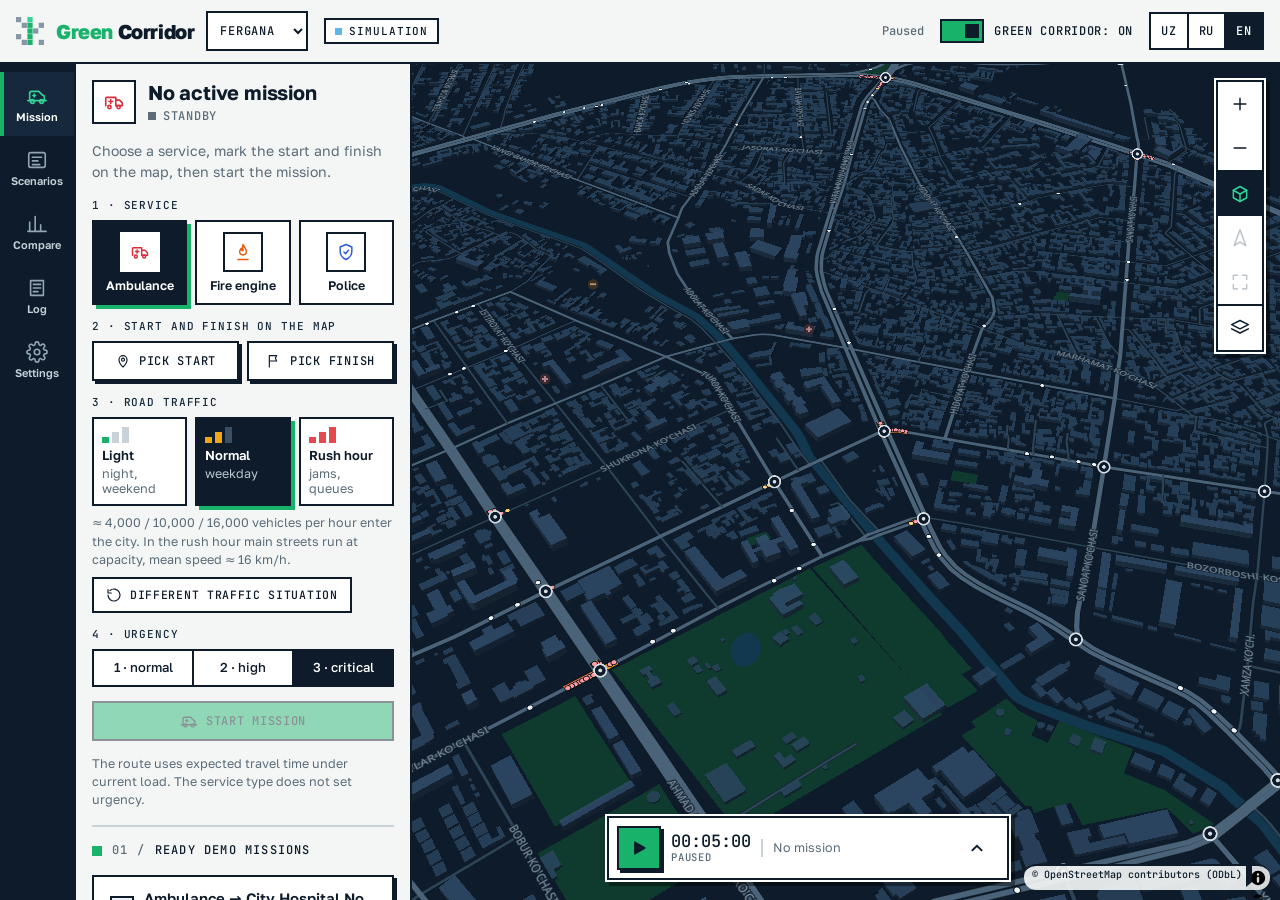
==== commit 705f7474: "Publish tested full-height mobile route picker" ====
--- a/app/index.html
+++ b/app/index.html
@@ -1,16 +1,15 @@
-<!doctype html>
-<html lang="ru">
-  <head>
-    <meta charset="UTF-8" />
-    
-    <meta name="viewport" content="width=device-width, initial-scale=1.0" />
-    <link rel="icon" href="./favicon.svg" type="image/svg+xml" />
-    <title>Зелёный коридор · Фергана</title>
-    <script type="module" crossorigin src="./assets/index-8KjerPmV.js"></script>
-    <link rel="stylesheet" crossorigin href="./assets/index-DtKH4d4b.css">
-  </head>
-  <body>
-    <div id="root"></div>-
-  </body>
-</html>
+<!doctype html>
+<html lang="ru">
+  <head>
+    <meta charset="UTF-8" />
+    
+    <meta name="viewport" content="width=device-width, initial-scale=1.0" />
+    <link rel="icon" href="./favicon.svg" type="image/svg+xml" />
+    <title>Зелёный коридор · Фергана</title>
+    <script type="module" crossorigin src="./assets/index-CiVTRAjU.js"></script>
+    <link rel="stylesheet" crossorigin href="./assets/index-nLTmenj1.css">
+  </head>
+  <body>
+    <div id="root"></div>
+  </body>
+</html>
--- a/app/assets/index-nLTmenj1.css
+++ b/app/assets/index-nLTmenj1.css
@@ -0,0 +1 @@
+@font-face{font-family:Golos Text;font-style:normal;font-display:swap;font-weight:400;src:url(./golos-text-cyrillic-ext-400-normal-B7UQLM1C.woff2) format("woff2"),url(./golos-text-cyrillic-ext-400-normal-Cpwc_t9_.woff) format("woff");unicode-range:U+0460-052F,U+1C80-1C8A,U+20B4,U+2DE0-2DFF,U+A640-A69F,U+FE2E-FE2F}@font-face{font-family:Golos Text;font-style:normal;font-display:swap;font-weight:400;src:url(./golos-text-cyrillic-400-normal-Du08II1m.woff2) format("woff2"),url(./golos-text-cyrillic-400-normal-Ceu9bpXK.woff) format("woff");unicode-range:U+0301,U+0400-045F,U+0490-0491,U+04B0-04B1,U+2116}@font-face{font-family:Golos Text;font-style:normal;font-display:swap;font-weight:400;src:url(./golos-text-latin-ext-400-normal-BC4k-DM0.woff2) format("woff2"),url(./golos-text-latin-ext-400-normal-C4yf00BN.woff) format("woff");unicode-range:U+0100-02BA,U+02BD-02C5,U+02C7-02CC,U+02CE-02D7,U+02DD-02FF,U+0304,U+0308,U+0329,U+1D00-1DBF,U+1E00-1E9F,U+1EF2-1EFF,U+2020,U+20A0-20AB,U+20AD-20C0,U+2113,U+2C60-2C7F,U+A720-A7FF}@font-face{font-family:Golos Text;font-style:normal;font-display:swap;font-weight:400;src:url(./golos-text-latin-400-normal-BRtgm2Ku.woff2) format("woff2"),url(./golos-text-latin-400-normal-DzzaOOeY.woff) format("woff");unicode-range:U+0000-00FF,U+0131,U+0152-0153,U+02BB-02BC,U+02C6,U+02DA,U+02DC,U+0304,U+0308,U+0329,U+2000-206F,U+20AC,U+2122,U+2191,U+2193,U+2212,U+2215,U+FEFF,U+FFFD}@font-face{font-family:Golos Text;font-style:normal;font-display:swap;font-weight:500;src:url(./golos-text-cyrillic-ext-500-normal-DowNBUsJ.woff2) format("woff2"),url(./golos-text-cyrillic-ext-500-normal-ChMrrh8g.woff) format("woff");unicode-range:U+0460-052F,U+1C80-1C8A,U+20B4,U+2DE0-2DFF,U+A640-A69F,U+FE2E-FE2F}@font-face{font-family:Golos Text;font-style:normal;font-display:swap;font-weight:500;src:url(./golos-text-cyrillic-500-normal-B_X3u68Z.woff2) format("woff2"),url(./golos-text-cyrillic-500-normal-CgnIYaIc.woff) format("woff");unicode-range:U+0301,U+0400-045F,U+0490-0491,U+04B0-04B1,U+2116}@font-face{font-family:Golos Text;font-style:normal;font-display:swap;font-weight:500;src:url(./golos-text-latin-ext-500-normal-DKLhIVht.woff2) format("woff2"),url(./golos-text-latin-ext-500-normal-DEuFnoAa.woff) format("woff");unicode-range:U+0100-02BA,U+02BD-02C5,U+02C7-02CC,U+02CE-02D7,U+02DD-02FF,U+0304,U+0308,U+0329,U+1D00-1DBF,U+1E00-1E9F,U+1EF2-1EFF,U+2020,U+20A0-20AB,U+20AD-20C0,U+2113,U+2C60-2C7F,U+A720-A7FF}@font-face{font-family:Golos Text;font-style:normal;font-display:swap;font-weight:500;src:url(./golos-text-latin-500-normal-vg8l_8L7.woff2) format("woff2"),url(./golos-text-latin-500-normal-CMGwgarb.woff) format("woff");unicode-range:U+0000-00FF,U+0131,U+0152-0153,U+02BB-02BC,U+02C6,U+02DA,U+02DC,U+0304,U+0308,U+0329,U+2000-206F,U+20AC,U+2122,U+2191,U+2193,U+2212,U+2215,U+FEFF,U+FFFD}@font-face{font-family:Golos Text;font-style:normal;font-display:swap;font-weight:600;src:url(./golos-text-cyrillic-ext-600-normal-B7560LIh.woff2) format("woff2"),url(./golos-text-cyrillic-ext-600-normal-DSrnFoa6.woff) format("woff");unicode-range:U+0460-052F,U+1C80-1C8A,U+20B4,U+2DE0-2DFF,U+A640-A69F,U+FE2E-FE2F}@font-face{font-family:Golos Text;font-style:normal;font-display:swap;font-weight:600;src:url(./golos-text-cyrillic-600-normal-C24T-5ZM.woff2) format("woff2"),url(./golos-text-cyrillic-600-normal-Dw66BQxA.woff) format("woff");unicode-range:U+0301,U+0400-045F,U+0490-0491,U+04B0-04B1,U+2116}@font-face{font-family:Golos Text;font-style:normal;font-display:swap;font-weight:600;src:url(./golos-text-latin-ext-600-normal-owBqvGRr.woff2) format("woff2"),url(./golos-text-latin-ext-600-normal-CEQ_VXH0.woff) format("woff");unicode-range:U+0100-02BA,U+02BD-02C5,U+02C7-02CC,U+02CE-02D7,U+02DD-02FF,U+0304,U+0308,U+0329,U+1D00-1DBF,U+1E00-1E9F,U+1EF2-1EFF,U+2020,U+20A0-20AB,U+20AD-20C0,U+2113,U+2C60-2C7F,U+A720-A7FF}@font-face{font-family:Golos Text;font-style:normal;font-display:swap;font-weight:600;src:url(./golos-text-latin-600-normal-GuklLaES.woff2) format("woff2"),url(./golos-text-latin-600-normal-C-WGjWc2.woff) format("woff");unicode-range:U+0000-00FF,U+0131,U+0152-0153,U+02BB-02BC,U+02C6,U+02DA,U+02DC,U+0304,U+0308,U+0329,U+2000-206F,U+20AC,U+2122,U+2191,U+2193,U+2212,U+2215,U+FEFF,U+FFFD}@font-face{font-family:Golos Text;font-style:normal;font-display:swap;font-weight:700;src:url(./golos-text-cyrillic-ext-700-normal-BfXzC16Q.woff2) format("woff2"),url(./golos-text-cyrillic-ext-700-normal-VLBvai7J.woff) format("woff");unicode-range:U+0460-052F,U+1C80-1C8A,U+20B4,U+2DE0-2DFF,U+A640-A69F,U+FE2E-FE2F}@font-face{font-family:Golos Text;font-style:normal;font-display:swap;font-weight:700;src:url(./golos-text-cyrillic-700-normal-BMNsYb1I.woff2) format("woff2"),url(./golos-text-cyrillic-700-normal-Di-oX6KR.woff) format("woff");unicode-range:U+0301,U+0400-045F,U+0490-0491,U+04B0-04B1,U+2116}@font-face{font-family:Golos Text;font-style:normal;font-display:swap;font-weight:700;src:url(./golos-text-latin-ext-700-normal-DFmHjXiM.woff2) format("woff2"),url(./golos-text-latin-ext-700-normal-BfqKej16.woff) format("woff");unicode-range:U+0100-02BA,U+02BD-02C5,U+02C7-02CC,U+02CE-02D7,U+02DD-02FF,U+0304,U+0308,U+0329,U+1D00-1DBF,U+1E00-1E9F,U+1EF2-1EFF,U+2020,U+20A0-20AB,U+20AD-20C0,U+2113,U+2C60-2C7F,U+A720-A7FF}@font-face{font-family:Golos Text;font-style:normal;font-display:swap;font-weight:700;src:url(./golos-text-latin-700-normal-ZX_BnWu2.woff2) format("woff2"),url(./golos-text-latin-700-normal-D3WYg3H4.woff) format("woff");unicode-range:U+0000-00FF,U+0131,U+0152-0153,U+02BB-02BC,U+02C6,U+02DA,U+02DC,U+0304,U+0308,U+0329,U+2000-206F,U+20AC,U+2122,U+2191,U+2193,U+2212,U+2215,U+FEFF,U+FFFD}@font-face{font-family:Golos Text;font-style:normal;font-display:swap;font-weight:800;src:url(./golos-text-cyrillic-ext-800-normal-Do05leid.woff2) format("woff2"),url(./golos-text-cyrillic-ext-800-normal-BZQF9d_j.woff) format("woff");unicode-range:U+0460-052F,U+1C80-1C8A,U+20B4,U+2DE0-2DFF,U+A640-A69F,U+FE2E-FE2F}@font-face{font-family:Golos Text;font-style:normal;font-display:swap;font-weight:800;src:url(./golos-text-cyrillic-800-normal-Ch5cEDOA.woff2) format("woff2"),url(./golos-text-cyrillic-800-normal-DtpbeGGQ.woff) format("woff");unicode-range:U+0301,U+0400-045F,U+0490-0491,U+04B0-04B1,U+2116}@font-face{font-family:Golos Text;font-style:normal;font-display:swap;font-weight:800;src:url(./golos-text-latin-ext-800-normal-BmHXcoIT.woff2) format("woff2"),url(./golos-text-latin-ext-800-normal-DFbx4aoo.woff) format("woff");unicode-range:U+0100-02BA,U+02BD-02C5,U+02C7-02CC,U+02CE-02D7,U+02DD-02FF,U+0304,U+0308,U+0329,U+1D00-1DBF,U+1E00-1E9F,U+1EF2-1EFF,U+2020,U+20A0-20AB,U+20AD-20C0,U+2113,U+2C60-2C7F,U+A720-A7FF}@font-face{font-family:Golos Text;font-style:normal;font-display:swap;font-weight:800;src:url(./golos-text-latin-800-normal-Cj58mtCW.woff2) format("woff2"),url(./golos-text-latin-800-normal-DKcgXvKp.woff) format("woff");unicode-range:U+0000-00FF,U+0131,U+0152-0153,U+02BB-02BC,U+02C6,U+02DA,U+02DC,U+0304,U+0308,U+0329,U+2000-206F,U+20AC,U+2122,U+2191,U+2193,U+2212,U+2215,U+FEFF,U+FFFD}@font-face{font-family:JetBrains Mono;font-style:normal;font-display:swap;font-weight:500;src:url([data-uri]) format("woff2"),url([data-uri]) format("woff");unicode-range:U+0460-052F,U+1C80-1C8A,U+20B4,U+2DE0-2DFF,U+A640-A69F,U+FE2E-FE2F}@font-face{font-family:JetBrains Mono;font-style:normal;font-display:swap;font-weight:500;src:url(./jetbrains-mono-cyrillic-500-normal-DmUKJPL_.woff2) format("woff2"),url(./jetbrains-mono-cyrillic-500-normal-DJqRU3vO.woff) format("woff");unicode-range:U+0301,U+0400-045F,U+0490-0491,U+04B0-04B1,U+2116}@font-face{font-family:JetBrains Mono;font-style:normal;font-display:swap;font-weight:500;src:url(./jetbrains-mono-greek-500-normal-JpySY46c.woff2) format("woff2"),url(./jetbrains-mono-greek-500-normal-D7SFKleX.woff) format("woff");unicode-range:U+0370-0377,U+037A-037F,U+0384-038A,U+038C,U+038E-03A1,U+03A3-03FF}@font-face{font-family:JetBrains Mono;font-style:normal;font-display:swap;font-weight:500;src:url([data-uri]) format("woff2"),url(./jetbrains-mono-vietnamese-500-normal-DNRqzVM1.woff) format("woff");unicode-range:U+0102-0103,U+0110-0111,U+0128-0129,U+0168-0169,U+01A0-01A1,U+01AF-01B0,U+0300-0301,U+0303-0304,U+0308-0309,U+0323,U+0329,U+1EA0-1EF9,U+20AB}@font-face{font-family:JetBrains Mono;font-style:normal;font-display:swap;font-weight:500;src:url(./jetbrains-mono-latin-ext-500-normal-Cut-4mMH.woff2) format("woff2"),url(./jetbrains-mono-latin-ext-500-normal-ckzbgY84.woff) format("woff");unicode-range:U+0100-02BA,U+02BD-02C5,U+02C7-02CC,U+02CE-02D7,U+02DD-02FF,U+0304,U+0308,U+0329,U+1D00-1DBF,U+1E00-1E9F,U+1EF2-1EFF,U+2020,U+20A0-20AB,U+20AD-20C0,U+2113,U+2C60-2C7F,U+A720-A7FF}@font-face{font-family:JetBrains Mono;font-style:normal;font-display:swap;font-weight:500;src:url(./jetbrains-mono-latin-500-normal-BWZEU5yA.woff2) format("woff2"),url(./jetbrains-mono-latin-500-normal-CJOVTJB7.woff) format("woff");unicode-range:U+0000-00FF,U+0131,U+0152-0153,U+02BB-02BC,U+02C6,U+02DA,U+02DC,U+0304,U+0308,U+0329,U+2000-206F,U+20AC,U+2122,U+2191,U+2193,U+2212,U+2215,U+FEFF,U+FFFD}:root{--ink: #0d1b2a;--ink-2: #16283b;--paper: #f4f6f5;--card: #ffffff;--grey: #5b6b78;--line: #c9d2d8;--green: #18b26b;--green-2: #34d399;--green-soft: #dff5ea;--amber: #f2a516;--red: #e5484d;--sky: #5ab8e8;--dark-text: #e9eff3;--dark-muted: #b9c7d1;--dark-icon: #93a6b4;--dark-line: #2d4457;--green-ink: #0b7a47;--amber-ink: #8a5a00;--sky-ink: #1f6f9f;--red-ink: #c62a30;--soft-amber: #fdf0d0;--soft-red: #fde4e5;--soft-sky: #dff0fa;--app-bg: var(--paper);--panel-bg: var(--paper);--surface-raised: var(--card);--surface-hover: #eef1f3;--border-subtle: var(--line);--text-primary: var(--ink);--text-secondary: var(--grey);--accent-green: var(--green);--accent-green-hover: var(--green-2);--accent-green-surface: var(--green-soft);--on-green: var(--ink);--status-preparing: var(--amber);--status-danger: var(--red);--status-info: var(--sky);--status-unknown: #8597a5;--focus: var(--ink);--map-bg: #0d1b2a;--s1: 4px;--s2: 8px;--s3: 12px;--s4: 16px;--s5: 20px;--s6: 24px;--s7: 32px;--rule: 2px solid var(--ink);--sh-sm: 3px 3px 0 var(--ink);--sh-md: 4px 4px 0 var(--ink);--sh-hover: 5px 5px 0 var(--ink);--sh-press: 1px 1px 0 var(--ink);--sh-green: 4px 4px 0 var(--green);--sh-float: 0 0 0 2px #fff, 4px 4px 0 2px rgba(0, 0, 0, .4);--shadow-panel: 6px 0 0 rgba(0, 0, 0, .35);--topbar-h: 64px;--nav-w: 76px;--panel-w: 336px;--t-fast: .12s;--t-med: .2s;--font: "Golos Text", system-ui, -apple-system, "Segoe UI", Roboto, sans-serif;--mono: "JetBrains Mono", ui-monospace, Consolas, monospace;color-scheme:light}@media(prefers-reduced-motion:reduce){:root{--t-fast: 0ms;--t-med: 0ms}}*{box-sizing:border-box}html,body,#root{height:100%;margin:0}body{background:var(--paper);color:var(--ink);font:400 14px/1.45 var(--font);overflow:hidden;-webkit-font-smoothing:antialiased}button,select,input{font:inherit;color:inherit}a{color:var(--sky-ink)}.num{font-variant-numeric:tabular-nums}.mono{font-family:var(--mono);text-transform:uppercase;letter-spacing:.06em;font-weight:500}:focus-visible{outline:3px solid var(--focus);outline-offset:3px}.sr-only{position:absolute;width:1px;height:1px;overflow:hidden;clip:rect(0 0 0 0);white-space:nowrap}.boot{height:100%;display:grid;place-items:center;color:var(--grey);font-size:16px;gap:8px;text-align:center;background:var(--paper)}.shell{position:relative;height:100%;overflow:clip;display:grid;grid-template-rows:var(--topbar-h) minmax(0,1fr);grid-template-columns:var(--nav-w) var(--panel-w) minmax(0,1fr);grid-template-areas:"top top top" "nav panel map"}.topbar{grid-area:top;position:relative;z-index:10;display:flex;align-items:center;gap:var(--s4);padding:0 var(--s4);background:var(--paper);border-bottom:var(--rule);min-width:0}.brand{display:flex;align-items:center;gap:var(--s3);min-width:0}.brand-home{display:flex;align-items:center;gap:var(--s3);text-decoration:none}.brand-home:hover .brand-name{text-decoration:underline;text-underline-offset:3px}.brand-home:focus-visible{outline:2px solid var(--green);outline-offset:3px}.brand-mark{width:28px;height:28px;display:grid;place-items:center;flex:none;background:none}.brand-mark svg{width:28px;height:28px;display:block}.brand-name{font:800 20px/1 var(--font);letter-spacing:-.02em;white-space:nowrap;color:var(--ink)}.brand-name b{color:var(--green);font-weight:800}.brand-city{font:500 12px var(--mono);text-transform:uppercase;letter-spacing:.06em;color:var(--grey);white-space:nowrap}.sim-tag{display:inline-flex;align-items:center;gap:7px;padding:4px 9px;border:var(--rule);border-radius:0;background:var(--card);color:var(--ink);font:500 11px var(--mono);text-transform:uppercase;letter-spacing:.08em;white-space:nowrap}.sim-tag i{width:7px;height:7px;background:var(--sky);flex:none}.top-meta{display:flex;align-items:center;gap:var(--s4);margin-left:auto;min-width:0}.top-meta .meta{font:500 12px var(--mono);color:var(--grey);white-space:nowrap}.top-meta .meta .warn{color:var(--amber-ink)}.switch{display:inline-flex;align-items:center;gap:10px;cursor:pointer;white-space:nowrap;min-height:44px;font:500 12px var(--mono);text-transform:uppercase;letter-spacing:.06em;color:var(--ink)}.switch input{position:absolute;opacity:0;width:1px;height:1px}.switch .track{width:44px;height:24px;flex:none;border:var(--rule);border-radius:0;background:var(--card);position:relative;transition:background var(--t-fast)}.switch .track:after{content:"";position:absolute;top:3px;left:3px;width:14px;height:14px;background:var(--ink);transition:transform var(--t-fast)}.switch input:checked+.track{background:var(--green)}.switch input:checked+.track:after{transform:translate(20px)}.switch input:focus-visible+.track{outline:3px solid var(--ink);outline-offset:3px}.sidenav{grid-area:nav;position:relative;z-index:9;background:var(--ink);border-right:2px solid var(--ink);display:flex;flex-direction:column;align-items:stretch;gap:0;padding:var(--s2) 0}.navbtn{position:relative;width:100%;min-height:64px;border:0;background:none;border-radius:0;color:#c3d0d9;cursor:pointer;display:flex;flex-direction:column;align-items:center;justify-content:center;gap:4px;padding:6px 4px;font:600 11px/1.15 var(--font);text-align:center;overflow-wrap:anywhere;transition:background var(--t-fast),color var(--t-fast)}.navbtn svg{color:var(--dark-icon);flex:none}.navbtn:hover,.navbtn[aria-current=page]{background:var(--ink-2);color:#fff}.navbtn[aria-current=page] svg{color:var(--green-2)}.navbtn[aria-current=page]:before{content:"";position:absolute;left:0;top:0;bottom:0;width:4px;background:var(--green)}.sidenav :focus-visible{outline-color:var(--green-2);outline-offset:-3px}.panel{grid-area:panel;background:var(--paper);border-right:var(--rule);overflow-y:auto;overscroll-behavior:contain;min-width:0}.panel-inner{padding:var(--s4) var(--s4) var(--s6);display:flex;flex-direction:column;gap:var(--s4);counter-reset:sec}.panel h2{margin:0;font:800 22px/1.15 var(--font);letter-spacing:-.02em;text-wrap:balance}.panel h3{display:flex;align-items:center;gap:10px;margin:0 0 var(--s3);font:500 12px/1.3 var(--mono);text-transform:uppercase;letter-spacing:.1em;color:var(--ink);counter-increment:sec}.panel h3:before{content:"";order:-2;width:10px;height:10px;flex:none;background:var(--green)}.panel h3:after{content:counter(sec,decimal-leading-zero) " /";order:-1;flex:none;color:var(--grey)}.mapwrap{grid-area:map;position:relative;min-width:0;overflow:hidden;background:var(--map-bg)}.mapwrap .map3d{position:absolute;top:0;right:0;bottom:0;left:0}.mapwrap .maplibregl-canvas:focus-visible{outline:3px solid #fff;outline-offset:-3px}.peek{display:none}.btn{display:inline-flex;align-items:center;justify-content:center;gap:var(--s2);min-height:40px;padding:0 var(--s4);border-radius:0;border:var(--rule);background:var(--card);color:var(--ink);font:500 12px var(--mono);text-transform:uppercase;letter-spacing:.06em;cursor:pointer;box-shadow:var(--sh-sm);transition:transform var(--t-fast),box-shadow var(--t-fast),background var(--t-fast);white-space:nowrap}.btn svg{flex:none}.btn:hover{transform:translate(-2px,-2px);box-shadow:var(--sh-hover)}.btn:active{transform:translate(2px,2px);box-shadow:var(--sh-press)}.btn[aria-pressed=true]{background:var(--green-soft)}.btn:disabled{opacity:.45;cursor:not-allowed;transform:none;box-shadow:none}.btn.primary{background:var(--green);color:var(--ink)}.btn.primary:hover{background:#1fc37a}.btn.dark{background:var(--ink);color:#fff;box-shadow:3px 3px 0 var(--green)}.btn.dark:hover{box-shadow:5px 5px 0 var(--green)}.btn.ghost{background:none;border-color:transparent;box-shadow:none;color:var(--grey)}.btn.ghost:hover{background:var(--green-soft);color:var(--ink);transform:none}.btn.ghost:active{transform:none}.btn.danger{color:var(--red-ink)}.btn.block{width:100%}.btn.block,.btn.sm{white-space:normal;text-align:center;line-height:1.2;padding-block:8px}.btn.sm{min-height:32px;font-size:11.5px;padding-inline:var(--s3);box-shadow:none}.btn.sm:hover{box-shadow:var(--sh-sm)}.btn.sm:active{box-shadow:none}.iconbtn{width:44px;height:44px;display:grid;place-items:center;border-radius:0;border:2px solid transparent;background:none;color:var(--grey);cursor:pointer;transition:background var(--t-fast),color var(--t-fast),border-color var(--t-fast)}.iconbtn:hover{background:var(--green-soft);border-color:var(--ink);color:var(--ink)}.iconbtn[aria-pressed=true]{color:var(--green-2);background:var(--ink);border-color:#e9eff3}.iconbtn:disabled{opacity:.4;cursor:not-allowed;background:none;border-color:transparent}.seg{display:inline-flex;background:var(--card);border:var(--rule);border-radius:0;padding:0;gap:0}.seg button{min-height:34px;min-width:36px;padding:0 11px;border:0;border-right:var(--rule);border-radius:0;background:none;color:var(--ink);cursor:pointer;font:500 12px var(--mono);letter-spacing:.06em;font-variant-numeric:tabular-nums;transition:background var(--t-fast)}.seg button:last-child{border-right:0}.seg button:hover{background:var(--green-soft)}.seg button[aria-pressed=true]{background:var(--ink);color:#fff}.seg button:focus-visible{outline-offset:-5px;outline-color:var(--green)}select,input[type=number],input[type=text]{min-height:40px;background:var(--card);border:var(--rule);border-radius:0;padding:0 var(--s3);color:var(--ink)}.field{display:flex;flex-direction:column;gap:var(--s1)}.field>span{font:500 11px var(--mono);text-transform:uppercase;letter-spacing:.06em;color:var(--grey)}.card{background:var(--card);border:var(--rule);border-radius:0;padding:var(--s3) var(--s4);box-shadow:var(--sh-sm)}.row{display:flex;gap:var(--s2);align-items:center;flex-wrap:wrap}.muted{color:var(--grey)}.small{font-size:12.5px}.good{color:var(--green-ink)}.bad{color:var(--red-ink)}.warn{color:var(--amber-ink)}.divider{height:2px;background:var(--line);margin:0;border:0}.kv{display:grid;grid-template-columns:1fr auto;gap:6px var(--s3);font-size:13px}.kv>:nth-child(odd){color:var(--grey)}.kv>:nth-child(2n){text-align:right;font-variant-numeric:tabular-nums}.tag{display:inline-flex;align-items:center;gap:4px;padding:2px 7px;border-radius:0;border:var(--rule);background:var(--card);color:var(--grey);font:500 11px/1.4 var(--mono);text-transform:uppercase;letter-spacing:.06em;white-space:nowrap}.tag.green{color:var(--green-ink);background:var(--green-soft)}.tag.amber{color:var(--amber-ink);background:var(--soft-amber)}.tag.info{color:var(--sky-ink);background:var(--soft-sky)}.tag.red{color:var(--red-ink);background:var(--soft-red)}.tag.unknown{color:var(--grey);border-style:dashed}details>summary{cursor:pointer;color:var(--grey);min-height:32px;display:flex;align-items:center;gap:8px;font:500 12px var(--mono);text-transform:uppercase;letter-spacing:.06em;list-style:none}details>summary::-webkit-details-marker{display:none}details>summary:before{content:"";width:0;height:0;border-left:6px solid var(--ink);border-top:5px solid transparent;border-bottom:5px solid transparent;transition:transform var(--t-fast)}details[open]>summary:before{transform:rotate(90deg)}details>summary:hover{color:var(--ink)}table.t{width:100%;border-collapse:collapse;font-size:12.5px;font-variant-numeric:tabular-nums}table.t th,table.t td{padding:6px 4px;border-bottom:1px solid var(--line);text-align:right}table.t th:first-child,table.t td:first-child{text-align:left}table.t th{font:500 11px var(--mono);text-transform:uppercase;letter-spacing:.04em;color:var(--grey);border-bottom:var(--rule)}.log{font:500 11.5px/1.45 var(--mono);max-height:calc(100dvh - 360px);min-height:160px;overflow-y:auto;background:var(--card);border:var(--rule);border-radius:0;padding:var(--s2) var(--s3)}.log div{padding:4px 0;border-bottom:1px solid var(--line)}.log div:last-child{border-bottom:0}.log .t{color:var(--grey);font-variant-numeric:tabular-nums;margin-right:6px}.bar{height:14px;border-radius:0;background:repeating-linear-gradient(90deg,#eef1f3 0,#eef1f3 10%,#e6eaed 10%,#e6eaed 20%);overflow:hidden}.bar>div{height:100%;border-radius:0}.empty{border:2px dashed var(--ink);background:var(--card);border-radius:0;padding:var(--s4);color:var(--grey);text-align:center;display:flex;flex-direction:column;gap:var(--s3);align-items:center}.mission-head{display:flex;gap:var(--s3);align-items:flex-start}.svc{width:44px;height:44px;border:var(--rule);border-radius:0;display:grid;place-items:center;background:#fff;color:#d92d3a;flex:none}.svc.fire{color:#e8590c}.svc.police{color:#2c5ad6}.mission-title{font:700 20px/1.2 var(--font);letter-spacing:-.01em}.status{display:inline-flex;align-items:center;gap:7px;margin-top:4px;font:500 12px var(--mono);text-transform:uppercase;letter-spacing:.06em}.status i{width:8px;height:8px;border-radius:0;background:currentColor}.route-ft{display:grid;grid-template-columns:16px 1fr;gap:4px var(--s2);font-size:13px}.route-ft .dot{width:10px;height:10px;border-radius:0;border:var(--rule);background:var(--card);margin:4px 3px}.route-ft .dot.to{background:var(--green)}.route-ft .name{overflow:hidden;display:-webkit-box;-webkit-line-clamp:2;-webkit-box-orient:vertical}.route-ft .name .muted{margin-right:4px}.eta-cap{font:500 11px var(--mono);text-transform:uppercase;letter-spacing:.08em;color:var(--grey)}.eta-big{margin:6px 0 4px;font:800 clamp(40px,4vw,52px)/1 var(--font);letter-spacing:-.025em;font-variant-numeric:tabular-nums;color:var(--ink)}.eta-big .approx,.hud-eta .approx{color:var(--grey);font-weight:600}.hl{background:var(--green-soft);box-shadow:inset 0 -.35em 0 var(--green-2);padding:0 .1em}.card .eta-big{font-size:clamp(34px,3.4vw,44px)}.metrics{display:grid;grid-template-columns:repeat(3,minmax(0,1fr));gap:0;border:var(--rule);background:var(--card)}.metric{border-right:var(--rule);border-radius:0;padding:10px 10px 10px 12px;min-width:0}.metric:last-child{border-right:0}.metric b{display:block;font:700 22px/1.1 var(--font);font-variant-numeric:tabular-nums}.metric span{display:block;margin-top:4px;font:500 10.5px/1.3 var(--mono);text-transform:uppercase;letter-spacing:.02em;color:var(--grey);overflow-wrap:break-word}.street-now{font-size:16px;font-weight:500;overflow:hidden;display:-webkit-box;-webkit-line-clamp:2;-webkit-box-orient:vertical}.prio-card{border-left-width:6px}.prio-card.green{background:var(--green-soft);border-left-color:var(--green)}.prio-card.amber{background:var(--soft-amber);border-left-color:var(--amber)}.prio-card.info{background:var(--soft-sky);border-left-color:var(--sky)}.prio-card.red{background:var(--soft-red);border-left-color:var(--red)}.prio-card.unknown{background:var(--surface-hover);border-left-color:var(--status-unknown)}.prio-card .muted{color:var(--ink-2)}.seq{list-style:none;margin:0;padding:0;position:relative}.seq li{position:relative;display:grid;grid-template-columns:28px 1fr;gap:var(--s2);padding:0 0 var(--s3);cursor:pointer;border-radius:0}.seq li:hover .seq-name{color:var(--green-ink)}.seq li:focus-visible{outline-offset:2px}.seq li:before{content:"";position:absolute;left:13px;top:22px;bottom:-2px;width:2px;background:var(--ink)}.seq li:last-child:before{display:none}.seq li.passed:before,.seq li.priority:before{background:var(--green);opacity:1}.seq .bullet{width:28px;height:22px;display:grid;place-items:center}.seq .bullet i{width:12px;height:12px;border-radius:0;border:var(--rule);background:var(--card)}.seq .passed .bullet i{background:var(--status-unknown)}.seq .priority .bullet i{background:var(--green);width:14px;height:14px}.seq .preparing .bullet i{background:var(--amber)}.seq .waiting .bullet i{border-style:dashed}.seq-kicker{font:500 11px/1.4 var(--mono);text-transform:uppercase;letter-spacing:.04em;color:var(--grey)}.seq-name{font-weight:600;overflow:hidden;display:-webkit-box;-webkit-line-clamp:2;-webkit-box-orient:vertical;transition:color var(--t-fast)}.seq-meta{display:flex;gap:var(--s2);flex-wrap:wrap;align-items:center;margin-top:4px;font-size:12px;color:var(--grey);font-variant-numeric:tabular-nums}.backbtn{align-self:flex-start}.approach{display:grid;grid-template-columns:18px 1fr auto;gap:var(--s2);align-items:center;padding:var(--s2) 0;border-bottom:1px solid var(--line)}.lamp3{width:14px;height:34px;border-radius:0;background:#0a0f13;border:var(--rule);display:flex;flex-direction:column;justify-content:space-around;align-items:center;padding:2px 0}.lamp3 i{width:7px;height:7px;border-radius:50%;background:#26333d}.lamp3 .on.R{background:var(--red)}.lamp3 .on.Y{background:var(--amber)}.lamp3 .on.G{background:var(--green-2)}.lamp3.unknown{border-style:dashed}.moves{display:flex;gap:4px;flex-wrap:wrap}.mv{display:inline-flex;align-items:center;gap:3px;padding:2px 6px;border-radius:0;font:500 11px var(--mono);border:2px solid var(--line);background:var(--card);color:var(--grey)}.mv.G{color:var(--green-ink);border-color:var(--green);background:var(--green-soft)}.mv.Y{color:var(--amber-ink);border-color:var(--amber);background:var(--soft-amber)}.maptools{position:absolute;right:var(--s4);top:var(--s4);z-index:5;display:flex;flex-direction:column;gap:0;padding:0;background:var(--card);border:var(--rule);border-radius:0;box-shadow:var(--sh-float)}.maptools hr{width:100%;border:0;height:2px;background:var(--ink);margin:0}.maptools .iconbtn{color:var(--ink);border:0}.maptools .iconbtn:hover{background:var(--green-soft)}.maptools .iconbtn[aria-pressed=true]{background:var(--ink);color:var(--green-2)}.maptools .iconbtn:disabled{color:var(--grey);background:none}.maptools .iconbtn:focus-visible{outline-offset:-5px;outline-color:var(--green)}.dock{position:absolute;left:var(--s4);right:calc(var(--s4) + 76px);bottom:var(--s5);z-index:5;display:flex;flex-wrap:wrap;justify-content:center;align-items:flex-end;gap:var(--s4);pointer-events:none}.dock>*{pointer-events:auto}.simbar{display:flex;align-items:center;gap:var(--s3);padding:8px 10px 8px 8px;background:var(--card);border:var(--rule);border-radius:0;box-shadow:var(--sh-float);max-width:100%}.hud{width:480px;max-width:100%;display:flex;flex-direction:column;gap:var(--s2);padding:var(--s3);background:var(--card);border:var(--rule);border-radius:0;box-shadow:0 0 0 2px #fff,6px 6px 0 2px var(--green);animation:rise var(--t-med) ease-out}@keyframes rise{0%{opacity:0;transform:translateY(6px)}}.hud-head{order:-1;display:flex;align-items:center;gap:var(--s2);min-width:0;min-height:50px;margin:-12px -12px 0;padding:8px 12px;background:var(--ink);color:#fff}.hud-evs{order:-2;display:flex;gap:6px;flex-wrap:wrap;margin:-12px -12px 0;padding:10px 12px 0;background:var(--ink)}.hud-evs+.hud-head{margin-top:-8px}.hud-head :focus-visible,.hud-evs :focus-visible{outline-color:var(--green-2)}.hud-title{font-size:15px;font-weight:600;white-space:nowrap;overflow:hidden;text-overflow:ellipsis;flex:1 1 auto;min-width:96px}.svc.sm{width:32px;height:32px;border-color:#fff}.hud-cam{margin-left:auto;flex:none;background:transparent;border-color:#fff}.hud-cam button{display:inline-flex;align-items:center;gap:5px;min-height:32px;font-size:11px;text-transform:uppercase;color:#e9eff3;border-right-color:#fff}.hud-cam button:hover{background:var(--ink-2)}.hud-cam button[aria-pressed=true]{background:var(--green);color:var(--ink)}.hud-cam button:focus-visible{outline-color:#fff}.hud-stats{display:grid;grid-template-columns:1.5fr 1fr 1fr 1fr;gap:var(--s2);padding-top:4px}.hud-stats>div{display:flex;flex-direction:column;min-width:0}.hud-stats b{font:700 18px/1.2 var(--font);color:var(--ink)}.hud-stats b.hud-eta{font:800 28px/1 var(--font);letter-spacing:-.02em;color:var(--green-ink);white-space:nowrap}.hud-stats b.hud-eta .hl{padding:0 .08em}.hud-stats>div>span{margin-top:4px;font:500 10.5px var(--mono);text-transform:uppercase;letter-spacing:.04em;color:var(--grey);white-space:nowrap;overflow:hidden;text-overflow:ellipsis}.hud-stats b.hud-eta+span{margin-top:7px}.hud-prog{height:12px;border:var(--rule);border-radius:0;background:repeating-linear-gradient(90deg,#eef1f3 0,#eef1f3 10%,#e6eaed 10%,#e6eaed 20%);overflow:hidden}.hud-prog>div{height:100%;background:var(--green);border-radius:0;transition:width .4s linear}.hud-next{display:grid;grid-template-columns:12px 1fr;gap:var(--s2);align-items:start;padding:var(--s2) var(--s3);border-radius:0;background:var(--paper);border:var(--rule);border-left:6px solid var(--status-unknown)}.hud-dot{width:10px;height:10px;border-radius:0;margin-top:5px}.hud-next-name{font-weight:600;white-space:nowrap;overflow:hidden;text-overflow:ellipsis}.chip{display:inline-flex;align-items:center;gap:6px;min-height:32px;padding:0 10px;border-radius:0;border:var(--rule);background:var(--card);color:var(--ink-2);cursor:pointer;font:500 12px var(--mono);text-transform:uppercase;letter-spacing:.04em;transition:background var(--t-fast)}.chip:hover{background:var(--green-soft)}.chip[aria-pressed=true]{background:var(--ink);color:#fff;box-shadow:inset 4px 0 0 var(--red);padding-left:14px}.chip.fire[aria-pressed=true]{box-shadow:inset 4px 0 #f97316}.chip.police[aria-pressed=true]{box-shadow:inset 4px 0 #3b82f6}.hud-evs .chip{background:transparent;color:#e9eff3;border-color:#4a6378}.hud-evs .chip:hover{background:var(--ink-2);border-color:#fff}.hud-evs .chip[aria-pressed=true]{background:#fff;color:var(--ink);border-color:#fff}.hud-back{animation:pulse-btn 1.8s ease-in-out infinite}@keyframes pulse-btn{50%{box-shadow:var(--sh-sm),0 0 0 4px #18b26b59}}@media(prefers-reduced-motion:reduce){.hud-back,.hud{animation:none}}.toast{position:absolute;left:50%;transform:translate(-50%);top:84px;z-index:7;max-width:min(520px,calc(100% - 32px));display:flex;gap:var(--s2);align-items:flex-start;padding:var(--s2) var(--s2) var(--s2) var(--s3);background:var(--ink);color:#fff;font-weight:500;border:2px solid #fff;border-radius:0;box-shadow:4px 4px 0 var(--sky)}.toast.red{box-shadow:4px 4px 0 var(--red)}.toast.green{box-shadow:4px 4px 0 var(--green)}.toast>span{padding-top:6px}.toast .iconbtn{color:#e9eff3}.toast .iconbtn:hover{background:var(--ink-2);border-color:#fff;color:#fff}.toast :focus-visible{outline-color:var(--green-2)}.seg.lang button{min-width:36px;padding:0 10px}.scen-title{display:flex;align-items:center;gap:10px;font-weight:600;font-size:15px;line-height:1.25}.scen-play{width:24px;height:24px;border:var(--rule);border-radius:0;display:grid;place-items:center;background:var(--surface-hover);color:var(--green-ink);flex:none}.card.scen.first{background:var(--ink);color:#fff;box-shadow:var(--sh-green)}.card.scen.first .scen-play{background:var(--green);color:var(--ink);border-color:var(--green)}.card.scen.first .muted{color:var(--dark-muted)}.card.scen.first:hover{background:var(--ink);box-shadow:6px 6px 0 var(--green)}.card.scen.first:focus-visible{outline-color:var(--ink)}.simbar .playbtn{width:44px;height:44px;min-height:44px;padding:0;box-shadow:3px 3px 0 var(--ink)}.simbar .clock{font:500 20px/1.1 var(--mono);font-variant-numeric:tabular-nums;min-width:96px;color:var(--ink)}.simbar .lbl{margin-top:2px;font:500 10.5px var(--mono);text-transform:uppercase;letter-spacing:.06em;color:var(--grey);white-space:nowrap}.simbar .iconbtn{color:var(--ink)}.notice{position:absolute;left:50%;transform:translate(-50%);top:var(--s4);z-index:6;max-width:min(560px,calc(100% - 140px));display:flex;gap:var(--s3);align-items:flex-start;padding:var(--s2) var(--s3);background:var(--soft-sky);color:var(--ink);border:var(--rule);border-left:8px solid var(--sky);border-radius:0;box-shadow:var(--sh-float)}.notice.green{background:var(--green-soft);border-left-color:var(--green)}.notice.amber{background:var(--soft-amber);border-left-color:var(--amber)}.notice.red{background:var(--soft-red);border-left-color:var(--red)}.notice .n-title{font-weight:600}.notice .n-more{font-size:12.5px;color:var(--ink-2);margin-top:2px}@keyframes fadein{0%{opacity:0;transform:translate(-50%,-4px)}}.mapstate{position:absolute;left:var(--s4);top:var(--s4);z-index:5;display:flex;flex-direction:column;gap:var(--s2)}.legend{position:absolute;left:var(--s4);top:var(--s4);z-index:6;max-height:calc(100% - 40px);overflow-y:auto;background:var(--card);color:var(--ink);border:var(--rule);border-radius:0;box-shadow:var(--sh-float);padding:var(--s2) var(--s3) var(--s3);width:260px}.legend>.row b{display:inline-flex;align-items:center;gap:10px;font:500 12px var(--mono);text-transform:uppercase;letter-spacing:.1em;color:var(--ink)}.legend>.row b:before{content:"";width:10px;height:10px;background:var(--green);flex:none}.legend ul{list-style:none;margin:var(--s2) 0 0;padding:var(--s2) 0 0;border-top:2px solid var(--line);display:grid;gap:8px}.legend li{display:grid;grid-template-columns:26px 1fr;align-items:start;gap:var(--s2);color:var(--ink-2);font:500 11px/1.35 var(--mono);text-transform:uppercase;letter-spacing:.04em}.legend li>svg,.legend li>span:first-child{justify-self:center}.legend li>span.lg-line{justify-self:stretch;margin-top:5px}.legend li>svg{margin-top:-4px}.lg-line{height:4px;border-radius:0}.maplibregl-ctrl-attrib{background:#f4f6f5eb!important;color:var(--ink)!important;border-top:2px solid var(--ink);font:500 10px var(--mono)!important}.maplibregl-ctrl-attrib a{color:var(--ink)!important}.maplibregl-ctrl-bottom-right{right:0}@media(max-width:1179px){.shell{grid-template-columns:var(--nav-w) minmax(0,1fr);grid-template-areas:"top top" "nav map"}.panel{grid-area:map;position:relative;z-index:8;width:var(--panel-w);justify-self:start;box-shadow:var(--shadow-panel);border-right:var(--rule);transform:translate(-102%);transition:transform var(--t-med);visibility:hidden}.panel.open{transform:none;visibility:visible}.top-meta .meta{display:none}.dock{right:calc(var(--s3) + 70px);left:var(--s3)}}@media(max-width:1439px){.top-meta .meta-flow{display:none}}@media(max-width:1279px)and (min-width:1180px){.hud .cam-lbl{display:none}}.hud-head{flex-wrap:wrap;row-gap:6px}@media(min-width:700px)and (max-width:1179px){.panel.open+.mapwrap .dock{left:calc(var(--panel-w) + var(--s3))}}@media(max-width:699px){:root{--topbar-h: 52px}.shell{grid-template-rows:var(--topbar-h) minmax(0,1fr) calc(60px + env(safe-area-inset-bottom));grid-template-columns:minmax(0,1fr);grid-template-areas:"top" "map" "nav"}.topbar{padding:0 var(--s3);gap:var(--s2);padding-top:env(safe-area-inset-top)}.brand-name{font-size:17px}.brand-city,.brand-mark,.switch .lbl-long{display:none}.sidenav{position:relative;z-index:9;flex-direction:row;justify-content:space-around;border-right:0;border-top:2px solid var(--ink);padding:0 0 env(safe-area-inset-bottom)}.navbtn{width:auto;flex:1;min-height:58px;padding:4px 2px}.navbtn[aria-current=page]:before{left:0;right:0;top:0;bottom:auto;width:auto;height:4px}.panel{position:absolute;grid-area:map;left:0;right:0;bottom:0;top:auto;width:100%;max-height:72%;border-radius:0;border:var(--rule);border-bottom:0;box-shadow:0 -4px 0 var(--ink);transform:translateY(calc(100% - 128px));visibility:visible;transition:transform var(--t-med)}.panel.open{transform:none}.panel .grab{display:block;width:48px;height:6px;border-radius:0;background:var(--ink);margin:8px auto 0}.dock{bottom:136px;left:var(--s2);right:var(--s2);gap:var(--s2)}.simbar{gap:var(--s2);padding:4px 8px 4px 4px}.simbar .seg,.simbar .lbl{display:none}.simbar .clock{font-size:16px;min-width:78px}.hud{padding:var(--s2) var(--s3);gap:6px;width:100%;box-shadow:0 0 0 2px #fff,4px 4px 0 2px var(--green)}.hud-head{margin:-8px -12px 0;padding:6px 12px;min-height:44px}.hud-evs{margin:-8px -12px 0;padding:8px 12px 0}.hud-evs+.hud-head{margin-top:-6px}.hud .cam-lbl{display:none}.hud-stats{grid-template-columns:1.4fr 1fr 1fr}.hud-stats>div:nth-child(4){display:none}.hud-stats b.hud-eta{font-size:22px}.hud-next{padding:6px var(--s2)}.toast{top:60px}.maptools{top:var(--s3);right:var(--s3)}.notice{top:var(--s2);max-width:calc(100% - 84px);left:var(--s2);transform:none;animation:none}.notice .n-more,.legend{display:none}}.panel .grab{display:none}@media(max-width:699px){.panel .grab{display:block}}.tablet-only{display:none}@media(max-width:1179px)and (min-width:700px){.tablet-only{display:grid}}.card.scen{text-align:left;cursor:pointer;display:grid;gap:4px;color:inherit;padding:var(--s3) var(--s4);transition:transform var(--t-fast),box-shadow var(--t-fast)}.card.scen:hover{transform:translate(-2px,-2px);box-shadow:var(--sh-hover)}.card.scen:active{transform:translate(2px,2px);box-shadow:var(--sh-press)}.card.scen.first:hover{box-shadow:6px 6px 0 var(--green)}.card.scen.first:active{box-shadow:1px 1px 0 var(--green)}.brand-sep{color:var(--grey);font-weight:400;display:none}.city-select{min-height:40px;padding:0 var(--s2);border:var(--rule);background-color:var(--card);color:var(--ink);font:500 12px var(--mono);text-transform:uppercase;letter-spacing:.06em;cursor:pointer}.city-select:hover{background-color:var(--green-soft)}.city-select option{background:var(--card);color:var(--ink)}.boot .city-select{border-color:var(--ink)}.mapwrap.city-missing{background:var(--map-bg)}.mapwrap.city-missing .mapstate .card{color:var(--ink)}@media(max-width:699px){.city-select{font-size:11px;padding:0 4px;min-width:0}}@media(max-width:699px){.brand-name{display:none}.brand-mark{display:grid;width:28px;height:28px}.city-select{flex:none;min-width:96px;min-height:40px}.switch>span:last-child{display:none}.sim-tag{display:none}.top-meta{gap:var(--s2)}.seg.lang button{min-width:30px;padding:0 6px;font-size:11px;min-height:32px}}.panel .seg{display:flex;width:100%}.panel .seg button{flex:1 1 0;flex-wrap:wrap;row-gap:2px!important;min-width:0;padding:6px;white-space:normal;line-height:1.2;font:500 13px/1.2 var(--font);letter-spacing:0;overflow-wrap:break-word}.panel .row>.btn{min-width:0;white-space:normal;text-align:center;line-height:1.2;padding-block:8px}label.row{flex-wrap:nowrap;align-items:flex-start;cursor:pointer}label.row>input[type=checkbox]{flex:none;margin:2px 0 0}input[type=checkbox]{accent-color:var(--ink);width:16px;height:16px}.dockc{width:600px;max-width:100%;display:flex;flex-direction:column;background:var(--card);color:var(--ink);border:var(--rule);border-radius:0;box-shadow:0 0 0 2px #fff,5px 5px 0 2px var(--green)}.dockc.idle{width:auto;box-shadow:var(--sh-float)}.dock-more{display:grid;grid-template-rows:0fr;transition:grid-template-rows .28s cubic-bezier(.2,.7,.2,1)}.dockc.open .dock-more{grid-template-rows:1fr}.dock-more-in{min-height:0;overflow:hidden;display:flex;flex-direction:column;gap:var(--s2)}.dock-more-in>*{margin:0 12px}.dock-more-in>.hud-evs,.dock-more-in>.hud-head{margin:0}.dock-more-in>.hud-evs+.hud-head{margin-top:calc(-1 * var(--s2))}.dock-more-in>.hud-evs{padding:10px 12px 0}.dock-more-in>:first-child:not(.hud-evs):not(.hud-head){margin-top:10px}.dock-more-in>:last-child{margin-bottom:10px}.dock-sim{display:flex;align-items:center;gap:var(--s2);flex-wrap:wrap}.dock-sim .iconbtn{color:var(--ink)}.dock-sim .lbl,.dock-clock .lbl{font:500 10.5px var(--mono);text-transform:uppercase;letter-spacing:.06em;color:var(--grey);white-space:nowrap}.dock-sim .seg{margin-left:auto}.dock-bar{display:flex;align-items:center;gap:10px;padding:8px;min-height:60px}.dockc.open .dock-bar{border-top:2px solid var(--line)}.dock-bar .playbtn{width:44px;height:44px;min-height:44px;padding:0;flex:none;box-shadow:3px 3px 0 var(--ink)}.dock-clock{flex:none}.dock-clock .clock{font:500 17px/1.1 var(--mono);font-variant-numeric:tabular-nums;color:var(--ink)}.dock-stats{flex:1 1 auto;min-width:0;display:flex;align-items:flex-end;gap:14px;padding-left:10px;border-left:2px solid var(--line)}.dock-stats>div{display:flex;flex-direction:column;min-width:0}.dock-stats b{font:700 17px/1.15 var(--font);white-space:nowrap}.dock-stats .ds-eta b{font:800 24px/1 var(--font);letter-spacing:-.02em;color:var(--green-ink)}.dock-stats .ds-eta .approx{color:var(--grey);font-weight:600}.dock-stats>div>span{margin-top:3px;font:500 10px var(--mono);text-transform:uppercase;letter-spacing:.04em;color:var(--grey);white-space:nowrap}.dock-follow{flex:none}.dock-follow.primary{animation:pulse-btn 1.8s ease-in-out infinite}.dock-msg{flex:1 1 auto;min-width:0;display:flex;align-items:center;gap:10px;padding-left:10px;border-left:2px solid var(--line)}.dm-arr{display:inline-flex;align-items:center;gap:8px;font-size:20px;color:var(--green-ink)}.dm-arr .svc.sm{border-color:var(--ink)}.dock-tg{flex:none;color:var(--ink)}.dockc.idle .dock-bar{min-height:0}@media(prefers-reduced-motion:reduce){.dock-more{transition:none}.dock-follow.primary{animation:none}}@media(max-width:1279px)and (min-width:1180px){.dockc .cam-lbl{display:none}}@media(max-width:699px){.dockc{width:100%;box-shadow:0 0 0 2px #fff,3px 3px 0 2px var(--green)}.dock-bar{gap:6px;padding:6px;min-height:52px}.dock-bar .playbtn{width:40px;height:40px;min-height:40px}.dock-clock .lbl,.dock-stats .ds-km,.dock-stats .ds-v,.df-lbl,.dockc .cam-lbl,.dock-sim .lbl{display:none}.dock-clock .clock{font-size:14px}.dock-stats{gap:10px;padding-left:6px}.dock-stats .ds-eta b{font-size:20px}.dock-sim .seg{margin-left:0}}.nd{display:grid;gap:14px}.nd-step{display:grid;gap:8px}.nd-lbl{font:500 11px var(--mono);text-transform:uppercase;letter-spacing:.08em;color:var(--ink-2)}.svc-pick{display:grid;grid-template-columns:repeat(3,minmax(0,1fr));gap:8px}.svc-card{display:flex;flex-direction:column;align-items:center;gap:6px;padding:10px 4px;border:var(--rule);border-radius:0;background:var(--card);color:var(--ink);font:600 12.5px/1.2 var(--font);text-align:center;cursor:pointer;transition:background var(--t-fast),box-shadow var(--t-fast);overflow-wrap:anywhere}.svc-card:hover{background:var(--green-soft)}.svc-card .svc{width:40px;height:40px}.svc-card[aria-pressed=true]{background:var(--ink);color:#fff;box-shadow:4px 4px 0 var(--green)}.svc-card[aria-pressed=true] .svc{border-color:#fff}.svc-card:focus-visible{outline:3px solid var(--green);outline-offset:2px}.nd-pts{display:grid;grid-template-columns:1fr 1fr;gap:8px}.nd-pt{min-width:0;white-space:normal;line-height:1.2;padding:8px}.nd-pt.set{background:var(--green-soft)}.nd-pt[aria-pressed=true]{background:var(--ink);color:#fff}.linkbtn{justify-self:start;background:none;border:0;padding:2px 0;color:var(--ink-2);text-decoration:underline;cursor:pointer;font:inherit}.dock-stats>div>span{overflow:hidden;text-overflow:ellipsis;max-width:100%}@media(max-width:699px){.dock-stats .ds-eta>span{display:none}.dock-stats .ds-eta{flex:none}}.load-pick{display:grid;grid-template-columns:repeat(3,minmax(0,1fr));gap:8px}.load-card{display:flex;flex-direction:column;align-items:flex-start;gap:3px;padding:8px;border:var(--rule);border-radius:0;background:var(--card);color:var(--ink);text-align:left;cursor:pointer;transition:background var(--t-fast),box-shadow var(--t-fast);min-width:0;overflow-wrap:anywhere}.load-card b{font:600 13px/1.2 var(--font)}.load-card .small{color:var(--grey);line-height:1.2}.load-card:hover{background:var(--green-soft)}.load-card[aria-pressed=true]{background:var(--ink);color:#fff;box-shadow:4px 4px 0 var(--green)}.load-card[aria-pressed=true] .small{color:var(--dark-muted, #b9c7d1)}.load-card:focus-visible{outline:3px solid var(--green);outline-offset:2px}.load-bars{display:flex;align-items:flex-end;gap:3px;height:16px;margin-bottom:2px}.load-bars i{width:7px;background:var(--line)}.load-bars i:nth-child(1){height:6px}.load-bars i:nth-child(2){height:11px}.load-bars i:nth-child(3){height:16px}.load-card.low .load-bars i.on{background:var(--green)}.load-card.medium .load-bars i.on{background:var(--amber)}.load-card.high .load-bars i.on{background:var(--red)}.load-card[aria-pressed=true] .load-bars i:not(.on){background:#3a4f63}.evm-g{--r: 16px;--vl: 10px;--vw: 4px;--c: #e5484d;position:relative;width:0;height:0;pointer-events:none}.evm-g.fire{--c: #f97316}.evm-g.police{--c: #3b82f6}.evm-g>*{position:absolute;left:0;top:0}.evm-ring{width:calc(var(--r) * 2);height:calc(var(--r) * 2);margin:calc(var(--r) * -1) 0 0 calc(var(--r) * -1);border-radius:50%;background:#0d1b2a59;border:2px solid var(--c);box-sizing:border-box}.evm-g.f .evm-ring{border:3px solid #fff}.evm-pulse{width:calc(var(--r) * 2);height:calc(var(--r) * 2);margin:calc(var(--r) * -1) 0 0 calc(var(--r) * -1);border-radius:50%;background:var(--c);opacity:0;animation:evm-pulse 1.4s ease-out infinite}@keyframes evm-pulse{0%{transform:scale(1);opacity:.45}to{transform:scale(2.5);opacity:0}}.evm-head{width:calc(var(--r) * 3);height:calc(var(--r) * 3);margin:calc(var(--r) * -1.5) 0 0 calc(var(--r) * -1.5);fill:#fff;stroke:#0d1b2a;stroke-width:1.2}.evm-van{display:none;width:var(--vw);height:var(--vl);transform:translate(-50%);background:#f4f6f8;border:1px solid #0d1b2a;box-sizing:border-box;border-radius:2px 2px 1px 1px}.evm-g.near .evm-van{display:block}.evm-g.near .evm-ring{background:transparent}.evm-van i{position:absolute;display:block}.evm-roof{left:35%;right:35%;top:35%;bottom:25%;background:var(--c)}.evm-b1,.evm-b2{top:10%;height:8%;width:30%}.evm-b1{left:12%;background:#e5484d;animation:evm-blink .9s steps(1) infinite}.evm-b2{right:12%;background:#4a7bd6;animation:evm-blink .9s steps(1) infinite reverse}@keyframes evm-blink{50%{opacity:.25}}.evm-t{display:flex;flex-direction:column;align-items:center;gap:4px;pointer-events:none}.evm-ico{width:30px;height:30px;display:grid;place-items:center;background:#fff;border:2px solid #0d1b2a;border-radius:1px;transition:opacity .2s}.evm-ico i{width:14px;height:14px;background:linear-gradient(#e5484d,#e5484d) center / 14px 4.7px no-repeat,linear-gradient(#e5484d,#e5484d) center / 4.7px 14px no-repeat}.evm-t.fire .evm-ico{background:#e8590c}.evm-t.police .evm-ico{background:#2c5ad6}.evm-t.fire .evm-ico i,.evm-t.police .evm-ico i{width:14px;height:4px;background:#fff}.evm-t.near .evm-ico{opacity:.6}.evm-lbl{font:700 13px/1.1 var(--font);color:#f4f6f5;white-space:nowrap;text-shadow:0 0 3px #0d1b2a,0 0 3px #0d1b2a,0 0 6px #0d1b2a}@media(prefers-reduced-motion:reduce){.evm-pulse,.evm-b1,.evm-b2{animation:none}}@media(max-width:699px){.panel{grid-area:1 / 1 / 3 / 2;top:0;height:auto;max-height:none;z-index:12;transform:translateY(calc(100% - 44px));overflow:hidden}.sidenav{z-index:13}.panel.open{overflow-y:auto}.panel:not(.open)>:not(.grab){visibility:hidden}.panel .grab{position:sticky;top:0;z-index:1;width:100%;height:44px;margin:0;border:0;padding:0;background:var(--paper);touch-action:none;cursor:pointer}.panel .grab:after{content:"";display:block;width:48px;height:6px;margin:auto;background:var(--ink)}.dock{bottom:52px;transition:transform var(--t-med)}.panel.open+.mapwrap .dock{transform:translateY(calc(100% + 60px));visibility:hidden}}@media(max-width:699px)and (prefers-reduced-motion:reduce){.panel,.dock{transition:none}}.maplibregl-map{font:12px/20px Helvetica Neue,Arial,Helvetica,sans-serif;overflow:hidden;position:relative;-webkit-tap-highlight-color:rgb(0 0 0/0)}.maplibregl-canvas{left:0;position:absolute;top:0}.maplibregl-map:fullscreen{height:100%;width:100%}.maplibregl-ctrl-group button.maplibregl-ctrl-compass{touch-action:none}.maplibregl-canvas-container.maplibregl-interactive,.maplibregl-ctrl-group button.maplibregl-ctrl-compass{cursor:grab;-webkit-user-select:none;-moz-user-select:none;user-select:none}.maplibregl-canvas-container.maplibregl-interactive.maplibregl-track-pointer{cursor:pointer}.maplibregl-canvas-container.maplibregl-interactive:active,.maplibregl-ctrl-group button.maplibregl-ctrl-compass:active{cursor:grabbing}.maplibregl-canvas-container.maplibregl-touch-zoom-rotate,.maplibregl-canvas-container.maplibregl-touch-zoom-rotate .maplibregl-canvas{touch-action:pan-x pan-y}.maplibregl-canvas-container.maplibregl-touch-drag-pan,.maplibregl-canvas-container.maplibregl-touch-drag-pan .maplibregl-canvas{touch-action:pinch-zoom}.maplibregl-canvas-container.maplibregl-touch-zoom-rotate.maplibregl-touch-drag-pan,.maplibregl-canvas-container.maplibregl-touch-zoom-rotate.maplibregl-touch-drag-pan .maplibregl-canvas{touch-action:none}.maplibregl-canvas-container.maplibregl-touch-drag-pan.maplibregl-cooperative-gestures,.maplibregl-canvas-container.maplibregl-touch-drag-pan.maplibregl-cooperative-gestures .maplibregl-canvas{touch-action:pan-x pan-y}.maplibregl-ctrl-bottom-left,.maplibregl-ctrl-bottom-right,.maplibregl-ctrl-top-left,.maplibregl-ctrl-top-right{pointer-events:none;position:absolute;z-index:2}.maplibregl-ctrl-top-left{left:0;top:0}.maplibregl-ctrl-top-right{right:0;top:0}.maplibregl-ctrl-bottom-left{bottom:0;left:0}.maplibregl-ctrl-bottom-right{bottom:0;right:0}.maplibregl-ctrl{clear:both;pointer-events:auto;transform:translate(0)}.maplibregl-ctrl-top-left .maplibregl-ctrl{float:left;margin:10px 0 0 10px}.maplibregl-ctrl-top-right .maplibregl-ctrl{float:right;margin:10px 10px 0 0}.maplibregl-ctrl-bottom-left .maplibregl-ctrl{float:left;margin:0 0 10px 10px}.maplibregl-ctrl-bottom-right .maplibregl-ctrl{float:right;margin:0 10px 10px 0}.maplibregl-ctrl-group{background:#fff;border-radius:4px}.maplibregl-ctrl-group:not(:empty){box-shadow:0 0 0 2px #0000001a}@media(forced-colors:active){.maplibregl-ctrl-group:not(:empty){box-shadow:0 0 0 2px ButtonText}}.maplibregl-ctrl-group button{background-color:transparent;border:0;box-sizing:border-box;cursor:pointer;display:block;height:29px;outline:none;padding:0;width:29px}.maplibregl-ctrl-group button+button{border-top:1px solid #ddd}.maplibregl-ctrl button .maplibregl-ctrl-icon{background-position:50%;background-repeat:no-repeat;display:block;height:100%;width:100%}@media(forced-colors:active){.maplibregl-ctrl-icon{background-color:transparent}.maplibregl-ctrl-group button+button{border-top:1px solid ButtonText}}.maplibregl-ctrl button::-moz-focus-inner{border:0;padding:0}.maplibregl-ctrl-attrib-button:focus,.maplibregl-ctrl-group button:focus{box-shadow:0 0 2px 2px #0096ff}.maplibregl-ctrl button:disabled{cursor:not-allowed}.maplibregl-ctrl button:disabled .maplibregl-ctrl-icon{opacity:.25}.maplibregl-ctrl button:not(:disabled):hover{background-color:#0000000d}.maplibregl-ctrl-group button:focus:focus-visible{box-shadow:0 0 2px 2px #0096ff}.maplibregl-ctrl-group button:focus:not(:focus-visible){box-shadow:none}.maplibregl-ctrl-group button:focus:first-child{border-radius:4px 4px 0 0}.maplibregl-ctrl-group button:focus:last-child{border-radius:0 0 4px 4px}.maplibregl-ctrl-group button:focus:only-child{border-radius:inherit}.maplibregl-ctrl button.maplibregl-ctrl-zoom-out .maplibregl-ctrl-icon{background-image:url("data:image/svg+xml;charset=utf-8,%3Csvg xmlns='http://www.w3.org/2000/svg' width='29' height='29' fill='%23333' viewBox='0 0 29 29'%3E%3Cpath d='M10 13c-.75 0-1.5.75-1.5 1.5S9.25 16 10 16h9c.75 0 1.5-.75 1.5-1.5S19.75 13 19 13z'/%3E%3C/svg%3E")}.maplibregl-ctrl button.maplibregl-ctrl-zoom-in .maplibregl-ctrl-icon{background-image:url("data:image/svg+xml;charset=utf-8,%3Csvg xmlns='http://www.w3.org/2000/svg' width='29' height='29' fill='%23333' viewBox='0 0 29 29'%3E%3Cpath d='M14.5 8.5c-.75 0-1.5.75-1.5 1.5v3h-3c-.75 0-1.5.75-1.5 1.5S9.25 16 10 16h3v3c0 .75.75 1.5 1.5 1.5S16 19.75 16 19v-3h3c.75 0 1.5-.75 1.5-1.5S19.75 13 19 13h-3v-3c0-.75-.75-1.5-1.5-1.5'/%3E%3C/svg%3E")}@media(forced-colors:active){.maplibregl-ctrl button.maplibregl-ctrl-zoom-out .maplibregl-ctrl-icon{background-image:url("data:image/svg+xml;charset=utf-8,%3Csvg xmlns='http://www.w3.org/2000/svg' width='29' height='29' fill='%23fff' viewBox='0 0 29 29'%3E%3Cpath d='M10 13c-.75 0-1.5.75-1.5 1.5S9.25 16 10 16h9c.75 0 1.5-.75 1.5-1.5S19.75 13 19 13z'/%3E%3C/svg%3E")}.maplibregl-ctrl button.maplibregl-ctrl-zoom-in .maplibregl-ctrl-icon{background-image:url("data:image/svg+xml;charset=utf-8,%3Csvg xmlns='http://www.w3.org/2000/svg' width='29' height='29' fill='%23fff' viewBox='0 0 29 29'%3E%3Cpath d='M14.5 8.5c-.75 0-1.5.75-1.5 1.5v3h-3c-.75 0-1.5.75-1.5 1.5S9.25 16 10 16h3v3c0 .75.75 1.5 1.5 1.5S16 19.75 16 19v-3h3c.75 0 1.5-.75 1.5-1.5S19.75 13 19 13h-3v-3c0-.75-.75-1.5-1.5-1.5'/%3E%3C/svg%3E")}}@media(forced-colors:active)and (prefers-color-scheme:light){.maplibregl-ctrl button.maplibregl-ctrl-zoom-out .maplibregl-ctrl-icon{background-image:url("data:image/svg+xml;charset=utf-8,%3Csvg xmlns='http://www.w3.org/2000/svg' width='29' height='29' viewBox='0 0 29 29'%3E%3Cpath d='M10 13c-.75 0-1.5.75-1.5 1.5S9.25 16 10 16h9c.75 0 1.5-.75 1.5-1.5S19.75 13 19 13z'/%3E%3C/svg%3E")}.maplibregl-ctrl button.maplibregl-ctrl-zoom-in .maplibregl-ctrl-icon{background-image:url("data:image/svg+xml;charset=utf-8,%3Csvg xmlns='http://www.w3.org/2000/svg' width='29' height='29' viewBox='0 0 29 29'%3E%3Cpath d='M14.5 8.5c-.75 0-1.5.75-1.5 1.5v3h-3c-.75 0-1.5.75-1.5 1.5S9.25 16 10 16h3v3c0 .75.75 1.5 1.5 1.5S16 19.75 16 19v-3h3c.75 0 1.5-.75 1.5-1.5S19.75 13 19 13h-3v-3c0-.75-.75-1.5-1.5-1.5'/%3E%3C/svg%3E")}}.maplibregl-ctrl button.maplibregl-ctrl-fullscreen .maplibregl-ctrl-icon{background-image:url("data:image/svg+xml;charset=utf-8,%3Csvg xmlns='http://www.w3.org/2000/svg' width='29' height='29' fill='%23333' viewBox='0 0 29 29'%3E%3Cpath d='M24 16v5.5c0 1.75-.75 2.5-2.5 2.5H16v-1l3-1.5-4-5.5 1-1 5.5 4 1.5-3zM6 16l1.5 3 5.5-4 1 1-4 5.5 3 1.5v1H7.5C5.75 24 5 23.25 5 21.5V16zm7-11v1l-3 1.5 4 5.5-1 1-5.5-4L6 13H5V7.5C5 5.75 5.75 5 7.5 5zm11 2.5c0-1.75-.75-2.5-2.5-2.5H16v1l3 1.5-4 5.5 1 1 5.5-4 1.5 3h1z'/%3E%3C/svg%3E")}.maplibregl-ctrl button.maplibregl-ctrl-shrink .maplibregl-ctrl-icon{background-image:url("data:image/svg+xml;charset=utf-8,%3Csvg xmlns='http://www.w3.org/2000/svg' width='29' height='29' viewBox='0 0 29 29'%3E%3Cpath d='M18.5 16c-1.75 0-2.5.75-2.5 2.5V24h1l1.5-3 5.5 4 1-1-4-5.5 3-1.5v-1zM13 18.5c0-1.75-.75-2.5-2.5-2.5H5v1l3 1.5L4 24l1 1 5.5-4 1.5 3h1zm3-8c0 1.75.75 2.5 2.5 2.5H24v-1l-3-1.5L25 5l-1-1-5.5 4L17 5h-1zM10.5 13c1.75 0 2.5-.75 2.5-2.5V5h-1l-1.5 3L5 4 4 5l4 5.5L5 12v1z'/%3E%3C/svg%3E")}@media(forced-colors:active){.maplibregl-ctrl button.maplibregl-ctrl-fullscreen .maplibregl-ctrl-icon{background-image:url("data:image/svg+xml;charset=utf-8,%3Csvg xmlns='http://www.w3.org/2000/svg' width='29' height='29' fill='%23fff' viewBox='0 0 29 29'%3E%3Cpath d='M24 16v5.5c0 1.75-.75 2.5-2.5 2.5H16v-1l3-1.5-4-5.5 1-1 5.5 4 1.5-3zM6 16l1.5 3 5.5-4 1 1-4 5.5 3 1.5v1H7.5C5.75 24 5 23.25 5 21.5V16zm7-11v1l-3 1.5 4 5.5-1 1-5.5-4L6 13H5V7.5C5 5.75 5.75 5 7.5 5zm11 2.5c0-1.75-.75-2.5-2.5-2.5H16v1l3 1.5-4 5.5 1 1 5.5-4 1.5 3h1z'/%3E%3C/svg%3E")}.maplibregl-ctrl button.maplibregl-ctrl-shrink .maplibregl-ctrl-icon{background-image:url("data:image/svg+xml;charset=utf-8,%3Csvg xmlns='http://www.w3.org/2000/svg' width='29' height='29' fill='%23fff' viewBox='0 0 29 29'%3E%3Cpath d='M18.5 16c-1.75 0-2.5.75-2.5 2.5V24h1l1.5-3 5.5 4 1-1-4-5.5 3-1.5v-1zM13 18.5c0-1.75-.75-2.5-2.5-2.5H5v1l3 1.5L4 24l1 1 5.5-4 1.5 3h1zm3-8c0 1.75.75 2.5 2.5 2.5H24v-1l-3-1.5L25 5l-1-1-5.5 4L17 5h-1zM10.5 13c1.75 0 2.5-.75 2.5-2.5V5h-1l-1.5 3L5 4 4 5l4 5.5L5 12v1z'/%3E%3C/svg%3E")}}@media(forced-colors:active)and (prefers-color-scheme:light){.maplibregl-ctrl button.maplibregl-ctrl-fullscreen .maplibregl-ctrl-icon{background-image:url("data:image/svg+xml;charset=utf-8,%3Csvg xmlns='http://www.w3.org/2000/svg' width='29' height='29' viewBox='0 0 29 29'%3E%3Cpath d='M24 16v5.5c0 1.75-.75 2.5-2.5 2.5H16v-1l3-1.5-4-5.5 1-1 5.5 4 1.5-3zM6 16l1.5 3 5.5-4 1 1-4 5.5 3 1.5v1H7.5C5.75 24 5 23.25 5 21.5V16zm7-11v1l-3 1.5 4 5.5-1 1-5.5-4L6 13H5V7.5C5 5.75 5.75 5 7.5 5zm11 2.5c0-1.75-.75-2.5-2.5-2.5H16v1l3 1.5-4 5.5 1 1 5.5-4 1.5 3h1z'/%3E%3C/svg%3E")}.maplibregl-ctrl button.maplibregl-ctrl-shrink .maplibregl-ctrl-icon{background-image:url("data:image/svg+xml;charset=utf-8,%3Csvg xmlns='http://www.w3.org/2000/svg' width='29' height='29' viewBox='0 0 29 29'%3E%3Cpath d='M18.5 16c-1.75 0-2.5.75-2.5 2.5V24h1l1.5-3 5.5 4 1-1-4-5.5 3-1.5v-1zM13 18.5c0-1.75-.75-2.5-2.5-2.5H5v1l3 1.5L4 24l1 1 5.5-4 1.5 3h1zm3-8c0 1.75.75 2.5 2.5 2.5H24v-1l-3-1.5L25 5l-1-1-5.5 4L17 5h-1zM10.5 13c1.75 0 2.5-.75 2.5-2.5V5h-1l-1.5 3L5 4 4 5l4 5.5L5 12v1z'/%3E%3C/svg%3E")}}.maplibregl-ctrl button.maplibregl-ctrl-compass .maplibregl-ctrl-icon{background-image:url("data:image/svg+xml;charset=utf-8,%3Csvg xmlns='http://www.w3.org/2000/svg' width='29' height='29' fill='%23333' viewBox='0 0 29 29'%3E%3Cpath d='m10.5 14 4-8 4 8z'/%3E%3Cpath fill='%23ccc' d='m10.5 16 4 8 4-8z'/%3E%3C/svg%3E")}@media(forced-colors:active){.maplibregl-ctrl button.maplibregl-ctrl-compass .maplibregl-ctrl-icon{background-image:url("data:image/svg+xml;charset=utf-8,%3Csvg xmlns='http://www.w3.org/2000/svg' width='29' height='29' fill='%23fff' viewBox='0 0 29 29'%3E%3Cpath d='m10.5 14 4-8 4 8z'/%3E%3Cpath fill='%23ccc' d='m10.5 16 4 8 4-8z'/%3E%3C/svg%3E")}}@media(forced-colors:active)and (prefers-color-scheme:light){.maplibregl-ctrl button.maplibregl-ctrl-compass .maplibregl-ctrl-icon{background-image:url("data:image/svg+xml;charset=utf-8,%3Csvg xmlns='http://www.w3.org/2000/svg' width='29' height='29' viewBox='0 0 29 29'%3E%3Cpath d='m10.5 14 4-8 4 8z'/%3E%3Cpath fill='%23ccc' d='m10.5 16 4 8 4-8z'/%3E%3C/svg%3E")}}.maplibregl-ctrl button.maplibregl-ctrl-terrain .maplibregl-ctrl-icon{background-image:url("data:image/svg+xml;charset=utf-8,%3Csvg xmlns='http://www.w3.org/2000/svg' width='22' height='22' fill='%23333' viewBox='0 0 22 22'%3E%3Cpath d='m1.754 13.406 4.453-4.851 3.09 3.09 3.281 3.277.969-.969-3.309-3.312 3.844-4.121 6.148 6.886h1.082v-.855l-7.207-8.07-4.84 5.187L6.169 6.57l-5.48 5.965v.871ZM.688 16.844h20.625v1.375H.688Zm0 0'/%3E%3C/svg%3E")}.maplibregl-ctrl button.maplibregl-ctrl-terrain-enabled .maplibregl-ctrl-icon{background-image:url("data:image/svg+xml;charset=utf-8,%3Csvg xmlns='http://www.w3.org/2000/svg' width='22' height='22' fill='%2333b5e5' viewBox='0 0 22 22'%3E%3Cpath d='m1.754 13.406 4.453-4.851 3.09 3.09 3.281 3.277.969-.969-3.309-3.312 3.844-4.121 6.148 6.886h1.082v-.855l-7.207-8.07-4.84 5.187L6.169 6.57l-5.48 5.965v.871ZM.688 16.844h20.625v1.375H.688Zm0 0'/%3E%3C/svg%3E")}.maplibregl-ctrl button.maplibregl-ctrl-geolocate .maplibregl-ctrl-icon{background-image:url("data:image/svg+xml;charset=utf-8,%3Csvg xmlns='http://www.w3.org/2000/svg' width='29' height='29' fill='%23333' viewBox='0 0 20 20'%3E%3Cpath d='M10 4C9 4 9 5 9 5v.1A5 5 0 0 0 5.1 9H5s-1 0-1 1 1 1 1 1h.1A5 5 0 0 0 9 14.9v.1s0 1 1 1 1-1 1-1v-.1a5 5 0 0 0 3.9-3.9h.1s1 0 1-1-1-1-1-1h-.1A5 5 0 0 0 11 5.1V5s0-1-1-1m0 2.5a3.5 3.5 0 1 1 0 7 3.5 3.5 0 1 1 0-7'/%3E%3Ccircle cx='10' cy='10' r='2'/%3E%3C/svg%3E")}.maplibregl-ctrl button.maplibregl-ctrl-geolocate:disabled .maplibregl-ctrl-icon{background-image:url("data:image/svg+xml;charset=utf-8,%3Csvg xmlns='http://www.w3.org/2000/svg' width='29' height='29' fill='%23aaa' viewBox='0 0 20 20'%3E%3Cpath d='M10 4C9 4 9 5 9 5v.1A5 5 0 0 0 5.1 9H5s-1 0-1 1 1 1 1 1h.1A5 5 0 0 0 9 14.9v.1s0 1 1 1 1-1 1-1v-.1a5 5 0 0 0 3.9-3.9h.1s1 0 1-1-1-1-1-1h-.1A5 5 0 0 0 11 5.1V5s0-1-1-1m0 2.5a3.5 3.5 0 1 1 0 7 3.5 3.5 0 1 1 0-7'/%3E%3Ccircle cx='10' cy='10' r='2'/%3E%3Cpath fill='red' d='m14 5 1 1-9 9-1-1z'/%3E%3C/svg%3E")}.maplibregl-ctrl button.maplibregl-ctrl-geolocate.maplibregl-ctrl-geolocate-active .maplibregl-ctrl-icon{background-image:url("data:image/svg+xml;charset=utf-8,%3Csvg xmlns='http://www.w3.org/2000/svg' width='29' height='29' fill='%2333b5e5' viewBox='0 0 20 20'%3E%3Cpath d='M10 4C9 4 9 5 9 5v.1A5 5 0 0 0 5.1 9H5s-1 0-1 1 1 1 1 1h.1A5 5 0 0 0 9 14.9v.1s0 1 1 1 1-1 1-1v-.1a5 5 0 0 0 3.9-3.9h.1s1 0 1-1-1-1-1-1h-.1A5 5 0 0 0 11 5.1V5s0-1-1-1m0 2.5a3.5 3.5 0 1 1 0 7 3.5 3.5 0 1 1 0-7'/%3E%3Ccircle cx='10' cy='10' r='2'/%3E%3C/svg%3E")}.maplibregl-ctrl button.maplibregl-ctrl-geolocate.maplibregl-ctrl-geolocate-active-error .maplibregl-ctrl-icon{background-image:url("data:image/svg+xml;charset=utf-8,%3Csvg xmlns='http://www.w3.org/2000/svg' width='29' height='29' fill='%23e58978' viewBox='0 0 20 20'%3E%3Cpath d='M10 4C9 4 9 5 9 5v.1A5 5 0 0 0 5.1 9H5s-1 0-1 1 1 1 1 1h.1A5 5 0 0 0 9 14.9v.1s0 1 1 1 1-1 1-1v-.1a5 5 0 0 0 3.9-3.9h.1s1 0 1-1-1-1-1-1h-.1A5 5 0 0 0 11 5.1V5s0-1-1-1m0 2.5a3.5 3.5 0 1 1 0 7 3.5 3.5 0 1 1 0-7'/%3E%3Ccircle cx='10' cy='10' r='2'/%3E%3C/svg%3E")}.maplibregl-ctrl button.maplibregl-ctrl-geolocate.maplibregl-ctrl-geolocate-background .maplibregl-ctrl-icon{background-image:url("data:image/svg+xml;charset=utf-8,%3Csvg xmlns='http://www.w3.org/2000/svg' width='29' height='29' fill='%2333b5e5' viewBox='0 0 20 20'%3E%3Cpath d='M10 4C9 4 9 5 9 5v.1A5 5 0 0 0 5.1 9H5s-1 0-1 1 1 1 1 1h.1A5 5 0 0 0 9 14.9v.1s0 1 1 1 1-1 1-1v-.1a5 5 0 0 0 3.9-3.9h.1s1 0 1-1-1-1-1-1h-.1A5 5 0 0 0 11 5.1V5s0-1-1-1m0 2.5a3.5 3.5 0 1 1 0 7 3.5 3.5 0 1 1 0-7'/%3E%3C/svg%3E")}.maplibregl-ctrl button.maplibregl-ctrl-geolocate.maplibregl-ctrl-geolocate-background-error .maplibregl-ctrl-icon{background-image:url("data:image/svg+xml;charset=utf-8,%3Csvg xmlns='http://www.w3.org/2000/svg' width='29' height='29' fill='%23e54e33' viewBox='0 0 20 20'%3E%3Cpath d='M10 4C9 4 9 5 9 5v.1A5 5 0 0 0 5.1 9H5s-1 0-1 1 1 1 1 1h.1A5 5 0 0 0 9 14.9v.1s0 1 1 1 1-1 1-1v-.1a5 5 0 0 0 3.9-3.9h.1s1 0 1-1-1-1-1-1h-.1A5 5 0 0 0 11 5.1V5s0-1-1-1m0 2.5a3.5 3.5 0 1 1 0 7 3.5 3.5 0 1 1 0-7'/%3E%3C/svg%3E")}.maplibregl-ctrl button.maplibregl-ctrl-geolocate.maplibregl-ctrl-geolocate-waiting .maplibregl-ctrl-icon{animation:maplibregl-spin 2s linear infinite}@media(forced-colors:active){.maplibregl-ctrl button.maplibregl-ctrl-geolocate .maplibregl-ctrl-icon{background-image:url("data:image/svg+xml;charset=utf-8,%3Csvg xmlns='http://www.w3.org/2000/svg' width='29' height='29' fill='%23fff' viewBox='0 0 20 20'%3E%3Cpath d='M10 4C9 4 9 5 9 5v.1A5 5 0 0 0 5.1 9H5s-1 0-1 1 1 1 1 1h.1A5 5 0 0 0 9 14.9v.1s0 1 1 1 1-1 1-1v-.1a5 5 0 0 0 3.9-3.9h.1s1 0 1-1-1-1-1-1h-.1A5 5 0 0 0 11 5.1V5s0-1-1-1m0 2.5a3.5 3.5 0 1 1 0 7 3.5 3.5 0 1 1 0-7'/%3E%3Ccircle cx='10' cy='10' r='2'/%3E%3C/svg%3E")}.maplibregl-ctrl button.maplibregl-ctrl-geolocate:disabled .maplibregl-ctrl-icon{background-image:url("data:image/svg+xml;charset=utf-8,%3Csvg xmlns='http://www.w3.org/2000/svg' width='29' height='29' fill='%23999' viewBox='0 0 20 20'%3E%3Cpath d='M10 4C9 4 9 5 9 5v.1A5 5 0 0 0 5.1 9H5s-1 0-1 1 1 1 1 1h.1A5 5 0 0 0 9 14.9v.1s0 1 1 1 1-1 1-1v-.1a5 5 0 0 0 3.9-3.9h.1s1 0 1-1-1-1-1-1h-.1A5 5 0 0 0 11 5.1V5s0-1-1-1m0 2.5a3.5 3.5 0 1 1 0 7 3.5 3.5 0 1 1 0-7'/%3E%3Ccircle cx='10' cy='10' r='2'/%3E%3Cpath fill='red' d='m14 5 1 1-9 9-1-1z'/%3E%3C/svg%3E")}.maplibregl-ctrl button.maplibregl-ctrl-geolocate.maplibregl-ctrl-geolocate-active .maplibregl-ctrl-icon{background-image:url("data:image/svg+xml;charset=utf-8,%3Csvg xmlns='http://www.w3.org/2000/svg' width='29' height='29' fill='%2333b5e5' viewBox='0 0 20 20'%3E%3Cpath d='M10 4C9 4 9 5 9 5v.1A5 5 0 0 0 5.1 9H5s-1 0-1 1 1 1 1 1h.1A5 5 0 0 0 9 14.9v.1s0 1 1 1 1-1 1-1v-.1a5 5 0 0 0 3.9-3.9h.1s1 0 1-1-1-1-1-1h-.1A5 5 0 0 0 11 5.1V5s0-1-1-1m0 2.5a3.5 3.5 0 1 1 0 7 3.5 3.5 0 1 1 0-7'/%3E%3Ccircle cx='10' cy='10' r='2'/%3E%3C/svg%3E")}.maplibregl-ctrl button.maplibregl-ctrl-geolocate.maplibregl-ctrl-geolocate-active-error .maplibregl-ctrl-icon{background-image:url("data:image/svg+xml;charset=utf-8,%3Csvg xmlns='http://www.w3.org/2000/svg' width='29' height='29' fill='%23e58978' viewBox='0 0 20 20'%3E%3Cpath d='M10 4C9 4 9 5 9 5v.1A5 5 0 0 0 5.1 9H5s-1 0-1 1 1 1 1 1h.1A5 5 0 0 0 9 14.9v.1s0 1 1 1 1-1 1-1v-.1a5 5 0 0 0 3.9-3.9h.1s1 0 1-1-1-1-1-1h-.1A5 5 0 0 0 11 5.1V5s0-1-1-1m0 2.5a3.5 3.5 0 1 1 0 7 3.5 3.5 0 1 1 0-7'/%3E%3Ccircle cx='10' cy='10' r='2'/%3E%3C/svg%3E")}.maplibregl-ctrl button.maplibregl-ctrl-geolocate.maplibregl-ctrl-geolocate-background .maplibregl-ctrl-icon{background-image:url("data:image/svg+xml;charset=utf-8,%3Csvg xmlns='http://www.w3.org/2000/svg' width='29' height='29' fill='%2333b5e5' viewBox='0 0 20 20'%3E%3Cpath d='M10 4C9 4 9 5 9 5v.1A5 5 0 0 0 5.1 9H5s-1 0-1 1 1 1 1 1h.1A5 5 0 0 0 9 14.9v.1s0 1 1 1 1-1 1-1v-.1a5 5 0 0 0 3.9-3.9h.1s1 0 1-1-1-1-1-1h-.1A5 5 0 0 0 11 5.1V5s0-1-1-1m0 2.5a3.5 3.5 0 1 1 0 7 3.5 3.5 0 1 1 0-7'/%3E%3C/svg%3E")}.maplibregl-ctrl button.maplibregl-ctrl-geolocate.maplibregl-ctrl-geolocate-background-error .maplibregl-ctrl-icon{background-image:url("data:image/svg+xml;charset=utf-8,%3Csvg xmlns='http://www.w3.org/2000/svg' width='29' height='29' fill='%23e54e33' viewBox='0 0 20 20'%3E%3Cpath d='M10 4C9 4 9 5 9 5v.1A5 5 0 0 0 5.1 9H5s-1 0-1 1 1 1 1 1h.1A5 5 0 0 0 9 14.9v.1s0 1 1 1 1-1 1-1v-.1a5 5 0 0 0 3.9-3.9h.1s1 0 1-1-1-1-1-1h-.1A5 5 0 0 0 11 5.1V5s0-1-1-1m0 2.5a3.5 3.5 0 1 1 0 7 3.5 3.5 0 1 1 0-7'/%3E%3C/svg%3E")}}@media(forced-colors:active)and (prefers-color-scheme:light){.maplibregl-ctrl button.maplibregl-ctrl-geolocate .maplibregl-ctrl-icon{background-image:url("data:image/svg+xml;charset=utf-8,%3Csvg xmlns='http://www.w3.org/2000/svg' width='29' height='29' viewBox='0 0 20 20'%3E%3Cpath d='M10 4C9 4 9 5 9 5v.1A5 5 0 0 0 5.1 9H5s-1 0-1 1 1 1 1 1h.1A5 5 0 0 0 9 14.9v.1s0 1 1 1 1-1 1-1v-.1a5 5 0 0 0 3.9-3.9h.1s1 0 1-1-1-1-1-1h-.1A5 5 0 0 0 11 5.1V5s0-1-1-1m0 2.5a3.5 3.5 0 1 1 0 7 3.5 3.5 0 1 1 0-7'/%3E%3Ccircle cx='10' cy='10' r='2'/%3E%3C/svg%3E")}.maplibregl-ctrl button.maplibregl-ctrl-geolocate:disabled .maplibregl-ctrl-icon{background-image:url("data:image/svg+xml;charset=utf-8,%3Csvg xmlns='http://www.w3.org/2000/svg' width='29' height='29' fill='%23666' viewBox='0 0 20 20'%3E%3Cpath d='M10 4C9 4 9 5 9 5v.1A5 5 0 0 0 5.1 9H5s-1 0-1 1 1 1 1 1h.1A5 5 0 0 0 9 14.9v.1s0 1 1 1 1-1 1-1v-.1a5 5 0 0 0 3.9-3.9h.1s1 0 1-1-1-1-1-1h-.1A5 5 0 0 0 11 5.1V5s0-1-1-1m0 2.5a3.5 3.5 0 1 1 0 7 3.5 3.5 0 1 1 0-7'/%3E%3Ccircle cx='10' cy='10' r='2'/%3E%3Cpath fill='red' d='m14 5 1 1-9 9-1-1z'/%3E%3C/svg%3E")}}@keyframes maplibregl-spin{0%{transform:rotate(0)}to{transform:rotate(1turn)}}a.maplibregl-ctrl-logo{background-image:url("data:image/svg+xml;charset=utf-8,%3Csvg xmlns='http://www.w3.org/2000/svg' width='88' height='23' fill='none'%3E%3Cpath fill='%23000' fill-opacity='.4' fill-rule='evenodd' d='M17.408 16.796h-1.827l2.501-12.095h.198l3.324 6.533.988 2.19.988-2.19 3.258-6.533h.181l2.6 12.095h-1.81l-1.218-5.644-.362-1.71-.658 1.71-2.929 5.644h-.098l-2.914-5.644-.757-1.71-.345 1.71zm1.958-3.42-.726 3.663a1.255 1.255 0 0 1-1.232 1.011h-1.827a1.255 1.255 0 0 1-1.229-1.509l2.501-12.095a1.255 1.255 0 0 1 1.23-1.001h.197a1.25 1.25 0 0 1 1.12.685l3.19 6.273 3.125-6.263a1.25 1.25 0 0 1 1.123-.695h.181a1.255 1.255 0 0 1 1.227.991l1.443 6.71a5 5 0 0 1 .314-.787l.009-.016a4.6 4.6 0 0 1 1.777-1.887c.782-.46 1.668-.667 2.611-.667a4.6 4.6 0 0 1 1.7.32l.306.134c.21-.16.474-.256.759-.256h1.694a1.255 1.255 0 0 1 1.212.925 1.255 1.255 0 0 1 1.212-.925h1.711c.284 0 .545.094.755.252.613-.3 1.312-.45 2.075-.45 1.356 0 2.557.445 3.482 1.4q.47.48.763 1.064V4.701a1.255 1.255 0 0 1 1.255-1.255h1.86A1.255 1.255 0 0 1 54.44 4.7v9.194h2.217c.19 0 .37.043.532.118v-4.77c0-.356.147-.678.385-.906a2.42 2.42 0 0 1-.682-1.71c0-.665.267-1.253.735-1.7a2.45 2.45 0 0 1 1.722-.674 2.43 2.43 0 0 1 1.705.675q.318.302.504.683V4.7a1.255 1.255 0 0 1 1.255-1.255h1.744A1.255 1.255 0 0 1 65.812 4.7v3.335a4.8 4.8 0 0 1 1.526-.246c.938 0 1.817.214 2.59.69a4.47 4.47 0 0 1 1.67 1.743v-.98a1.255 1.255 0 0 1 1.256-1.256h1.777c.233 0 .451.064.639.174a3.4 3.4 0 0 1 1.567-.372c.346 0 .861.02 1.285.232a1.25 1.25 0 0 1 .689 1.004 4.7 4.7 0 0 1 .853-.588c.795-.44 1.675-.647 2.61-.647 1.385 0 2.65.39 3.525 1.396.836.938 1.168 2.173 1.168 3.528q-.001.515-.056 1.051a1.255 1.255 0 0 1-.947 1.09l.408.952a1.255 1.255 0 0 1-.477 1.552c-.418.268-.92.463-1.458.612-.613.171-1.304.244-2.049.244-1.06 0-2.043-.207-2.886-.698l-.015-.008c-.798-.48-1.419-1.135-1.818-1.963l-.004-.008a5.8 5.8 0 0 1-.548-2.512q0-.429.053-.843a1.3 1.3 0 0 1-.333-.086l-.166-.004c-.223 0-.426.062-.643.228-.03.024-.142.139-.142.59v3.883a1.255 1.255 0 0 1-1.256 1.256h-1.777a1.255 1.255 0 0 1-1.256-1.256V15.69l-.032.057a4.8 4.8 0 0 1-1.86 1.833 5.04 5.04 0 0 1-2.484.634 4.5 4.5 0 0 1-1.935-.424 1.25 1.25 0 0 1-.764.258h-1.71a1.255 1.255 0 0 1-1.256-1.255V7.687a2.4 2.4 0 0 1-.428.625c.253.23.412.561.412.93v7.553a1.255 1.255 0 0 1-1.256 1.255h-1.843a1.25 1.25 0 0 1-.894-.373c-.228.23-.544.373-.894.373H51.32a1.255 1.255 0 0 1-1.256-1.255v-1.251l-.061.117a4.7 4.7 0 0 1-1.782 1.884 4.77 4.77 0 0 1-2.485.67 5.6 5.6 0 0 1-1.485-.188l.009 2.764a1.255 1.255 0 0 1-1.255 1.259h-1.729a1.255 1.255 0 0 1-1.255-1.255v-3.537a1.255 1.255 0 0 1-1.167.793h-1.679a1.25 1.25 0 0 1-.77-.263 4.5 4.5 0 0 1-1.945.429c-.885 0-1.724-.21-2.495-.632l-.017-.01a5 5 0 0 1-1.081-.836 1.255 1.255 0 0 1-1.254 1.312h-1.81a1.255 1.255 0 0 1-1.228-.99l-.782-3.625-2.044 3.939a1.25 1.25 0 0 1-1.115.676h-.098a1.25 1.25 0 0 1-1.116-.68l-2.061-3.994zM35.92 16.63l.207-.114.223-.15q.493-.356.735-.785l.061-.118.033 1.332h1.678V9.242h-1.694l-.033 1.267q-.133-.329-.526-.658l-.032-.028a3.2 3.2 0 0 0-.668-.428l-.27-.12a3.3 3.3 0 0 0-1.235-.23q-1.136-.001-1.974.493a3.36 3.36 0 0 0-1.3 1.382q-.445.89-.444 2.074 0 1.2.51 2.107a3.8 3.8 0 0 0 1.382 1.381 3.9 3.9 0 0 0 1.893.477q.795 0 1.455-.33zm-2.789-5.38q-.576.675-.575 1.762 0 1.102.559 1.794.576.675 1.645.675a2.25 2.25 0 0 0 .934-.19 2.2 2.2 0 0 0 .468-.29l.178-.161a2.2 2.2 0 0 0 .397-.561q.244-.5.244-1.15v-.115q0-.708-.296-1.267l-.043-.077a2.2 2.2 0 0 0-.633-.709l-.13-.086-.047-.028a2.1 2.1 0 0 0-1.073-.285q-1.052 0-1.629.692zm2.316 2.706c.163-.17.28-.407.28-.83v-.114c0-.292-.06-.508-.15-.68a.96.96 0 0 0-.353-.389.85.85 0 0 0-.464-.127c-.4 0-.56.114-.664.239l-.01.012c-.148.174-.275.45-.275.945 0 .506.122.801.27.99.097.11.266.224.68.224.303 0 .504-.09.687-.269zm7.545 1.705a2.6 2.6 0 0 0 .331.423q.319.33.755.548l.173.074q.65.255 1.49.255 1.02 0 1.844-.493a3.45 3.45 0 0 0 1.316-1.4q.493-.904.493-2.089 0-1.909-.988-2.913-.988-1.02-2.584-1.02-.898 0-1.575.347a3 3 0 0 0-.415.262l-.199.166a3.4 3.4 0 0 0-.64.82V9.242h-1.712v11.553h1.729l-.017-5.134zm.53-1.138q.206.29.48.5l.155.11.053.034q.51.296 1.119.297 1.07 0 1.645-.675.577-.69.576-1.762 0-1.119-.576-1.777-.558-.675-1.645-.675-.435 0-.835.16a2 2 0 0 0-.284.136 2 2 0 0 0-.363.254 2.2 2.2 0 0 0-.46.569l-.082.162a2.6 2.6 0 0 0-.213 1.072v.115q0 .707.296 1.267l.135.211zm.964-.818a1.1 1.1 0 0 0 .367.385.94.94 0 0 0 .476.118c.423 0 .59-.117.687-.23.159-.194.28-.478.28-.95 0-.53-.133-.8-.266-.952l-.021-.025c-.078-.094-.231-.221-.68-.221a1 1 0 0 0-.503.135l-.012.007a.86.86 0 0 0-.335.343c-.073.133-.132.324-.132.614v.115a1.4 1.4 0 0 0 .14.66zm15.7-6.222q.347-.346.346-.856a1.05 1.05 0 0 0-.345-.79 1.18 1.18 0 0 0-.84-.329q-.51 0-.855.33a1.05 1.05 0 0 0-.346.79q0 .51.346.855.345.346.856.346.51 0 .839-.346zm4.337 9.314.033-1.332q.191.403.59.747l.098.081a4 4 0 0 0 .316.224l.223.122a3.2 3.2 0 0 0 1.44.322 3.8 3.8 0 0 0 1.875-.477 3.5 3.5 0 0 0 1.382-1.366q.527-.89.526-2.09 0-1.184-.444-2.073a3.24 3.24 0 0 0-1.283-1.399q-.823-.51-1.942-.51a3.5 3.5 0 0 0-1.527.344l-.086.043-.165.09a3 3 0 0 0-.33.214q-.432.315-.656.707a2 2 0 0 0-.099.198l.082-1.283V4.701h-1.744v12.095zm.473-2.509a2.5 2.5 0 0 0 .566.7q.117.098.245.18l.144.08a2.1 2.1 0 0 0 .975.232q1.07 0 1.645-.675.576-.69.576-1.778 0-1.102-.576-1.777-.56-.691-1.645-.692a2.2 2.2 0 0 0-1.015.235q-.22.113-.415.282l-.15.142a2.1 2.1 0 0 0-.42.594q-.223.479-.223 1.1v.115q0 .705.293 1.26zm2.616-.293c.157-.191.28-.479.28-.967 0-.51-.13-.79-.276-.961l-.021-.026c-.082-.1-.232-.225-.67-.225a.87.87 0 0 0-.681.279l-.012.011c-.154.155-.274.38-.274.807v.115c0 .285.057.499.144.669a1.1 1.1 0 0 0 .367.405c.137.082.28.123.455.123.423 0 .59-.118.686-.23zm8.266-3.013q.345-.13.724-.14l.069-.002q.493 0 .642.099l.247-1.794q-.196-.099-.717-.099a2.3 2.3 0 0 0-.545.063 2 2 0 0 0-.411.148 2.2 2.2 0 0 0-.4.249 2.5 2.5 0 0 0-.485.499 2.7 2.7 0 0 0-.32.581l-.05.137v-1.48h-1.778v7.553h1.777v-3.884q0-.546.159-.943a1.5 1.5 0 0 1 .466-.636 2.5 2.5 0 0 1 .399-.253 2 2 0 0 1 .224-.099zm9.784 2.656.05-.922q0-1.743-.856-2.698-.838-.97-2.584-.97-1.119-.001-2.007.493a3.46 3.46 0 0 0-1.4 1.382q-.493.906-.493 2.106 0 1.07.428 1.975.428.89 1.332 1.432.906.526 2.255.526.973 0 1.668-.185l.044-.012.135-.04q.613-.184.984-.421l-.542-1.267q-.3.162-.642.274l-.297.087q-.51.131-1.3.131-.954 0-1.497-.444a1.6 1.6 0 0 1-.192-.193q-.366-.44-.512-1.234l-.004-.021zm-5.427-1.256-.003.022h3.752v-.138q-.011-.727-.288-1.118a1 1 0 0 0-.156-.176q-.46-.428-1.316-.428-.986 0-1.494.604-.379.45-.494 1.234zm-27.053 2.77V4.7h-1.86v12.095h5.333V15.15zm7.103-5.908v7.553h-1.843V9.242h1.843z'/%3E%3Cpath fill='%23fff' d='m19.63 11.151-.757-1.71-.345 1.71-1.12 5.644h-1.827L18.083 4.7h.197l3.325 6.533.988 2.19.988-2.19L26.839 4.7h.181l2.6 12.095h-1.81l-1.218-5.644-.362-1.71-.658 1.71-2.93 5.644h-.098l-2.913-5.644zm14.836 5.81q-1.02 0-1.893-.478a3.8 3.8 0 0 1-1.381-1.382q-.51-.906-.51-2.106 0-1.185.444-2.074a3.36 3.36 0 0 1 1.3-1.382q.839-.494 1.974-.494a3.3 3.3 0 0 1 1.234.231 3.3 3.3 0 0 1 .97.575q.396.33.527.659l.033-1.267h1.694v7.553H37.18l-.033-1.332q-.279.593-1.02 1.053a3.17 3.17 0 0 1-1.662.444zm.296-1.482q.938 0 1.58-.642.642-.66.642-1.711v-.115q0-.708-.296-1.267a2.2 2.2 0 0 0-.807-.872 2.1 2.1 0 0 0-1.119-.313q-1.053 0-1.629.692-.575.675-.575 1.76 0 1.103.559 1.795.577.675 1.645.675zm6.521-6.237h1.711v1.4q.906-1.597 2.83-1.597 1.596 0 2.584 1.02.988 1.005.988 2.914 0 1.185-.493 2.09a3.46 3.46 0 0 1-1.316 1.399 3.5 3.5 0 0 1-1.844.493q-.954 0-1.662-.329a2.67 2.67 0 0 1-1.086-.97l.017 5.134h-1.728zm4.048 6.22q1.07 0 1.645-.674.577-.69.576-1.762 0-1.119-.576-1.777-.558-.675-1.645-.675-.592 0-1.12.296-.51.28-.822.823-.296.527-.296 1.234v.115q0 .708.296 1.267.313.543.823.855.51.296 1.119.297z'/%3E%3Cpath fill='%23e1e3e9' d='M51.325 4.7h1.86v10.45h3.473v1.646h-5.333zm7.12 4.542h1.843v7.553h-1.843zm.905-1.415a1.16 1.16 0 0 1-.856-.346 1.17 1.17 0 0 1-.346-.856 1.05 1.05 0 0 1 .346-.79q.346-.329.856-.329.494 0 .839.33a1.05 1.05 0 0 1 .345.79 1.16 1.16 0 0 1-.345.855q-.33.346-.84.346zm7.875 9.133a3.17 3.17 0 0 1-1.662-.444q-.723-.46-1.004-1.053l-.033 1.332h-1.71V4.701h1.743v4.657l-.082 1.283q.279-.658 1.086-1.119a3.5 3.5 0 0 1 1.778-.477q1.119 0 1.942.51a3.24 3.24 0 0 1 1.283 1.4q.445.888.444 2.072 0 1.201-.526 2.09a3.5 3.5 0 0 1-1.382 1.366 3.8 3.8 0 0 1-1.876.477zm-.296-1.481q1.069 0 1.645-.675.577-.69.577-1.778 0-1.102-.577-1.776-.56-.691-1.645-.692a2.12 2.12 0 0 0-1.58.659q-.642.641-.642 1.694v.115q0 .71.296 1.267a2.4 2.4 0 0 0 .807.872 2.1 2.1 0 0 0 1.119.313zm5.927-6.237h1.777v1.481q.263-.757.856-1.217a2.14 2.14 0 0 1 1.349-.46q.527 0 .724.098l-.247 1.794q-.149-.099-.642-.099-.774 0-1.416.494-.626.493-.626 1.58v3.883h-1.777V9.242zm9.534 7.718q-1.35 0-2.255-.526-.904-.543-1.332-1.432a4.6 4.6 0 0 1-.428-1.975q0-1.2.493-2.106a3.46 3.46 0 0 1 1.4-1.382q.889-.495 2.007-.494 1.744 0 2.584.97.855.956.856 2.7 0 .444-.05.92h-5.43q.18 1.005.708 1.45.542.443 1.497.443.79 0 1.3-.131a4 4 0 0 0 .938-.362l.542 1.267q-.411.263-1.119.46-.708.198-1.711.197zm1.596-4.558q.016-1.02-.444-1.432-.46-.428-1.316-.428-1.728 0-1.991 1.86z'/%3E%3Cpath d='M5.074 15.948a.484.657 0 0 0-.486.659v1.84a.484.657 0 0 0 .486.659h4.101a.484.657 0 0 0 .486-.659v-1.84a.484.657 0 0 0-.486-.659zm3.56 1.16H5.617v.838h3.017z' style='fill:%23fff;fill-rule:evenodd;stroke-width:1.03600001'/%3E%3Cg style='stroke-width:1.12603545'%3E%3Cpath d='M-9.408-1.416c-3.833-.025-7.056 2.912-7.08 6.615-.02 3.08 1.653 4.832 3.107 6.268.903.892 1.721 1.74 2.32 2.902l-.525-.004c-.543-.003-.992.304-1.24.639a1.87 1.87 0 0 0-.362 1.121l-.011 1.877c-.003.402.104.787.347 1.125.244.338.688.653 1.23.656l4.142.028c.542.003.99-.306 1.238-.641a1.87 1.87 0 0 0 .363-1.121l.012-1.875a1.87 1.87 0 0 0-.348-1.127c-.243-.338-.688-.653-1.23-.656l-.518-.004c.597-1.145 1.425-1.983 2.348-2.87 1.473-1.414 3.18-3.149 3.2-6.226-.016-3.59-2.923-6.684-6.993-6.707m-.006 1.1v.002c3.274.02 5.92 2.532 5.9 5.6-.017 2.706-1.39 4.026-2.863 5.44-1.034.994-2.118 2.033-2.814 3.633-.018.041-.052.055-.075.065q-.013.004-.02.01a.34.34 0 0 1-.226.084.34.34 0 0 1-.224-.086l-.092-.077c-.699-1.615-1.768-2.669-2.781-3.67-1.454-1.435-2.797-2.762-2.78-5.478.02-3.067 2.7-5.545 5.975-5.523m-.02 2.826c-1.62-.01-2.944 1.315-2.955 2.96-.01 1.646 1.295 2.988 2.916 2.999h.002c1.621.01 2.943-1.316 2.953-2.961.011-1.646-1.294-2.988-2.916-2.998m-.005 1.1c1.017.006 1.829.83 1.822 1.89s-.83 1.874-1.848 1.867c-1.018-.006-1.829-.83-1.822-1.89s.83-1.874 1.848-1.868m-2.155 11.857 4.14.025c.271.002.49.305.487.676l-.013 1.875c-.003.37-.224.67-.495.668l-4.14-.025c-.27-.002-.487-.306-.485-.676l.012-1.875c.003-.37.224-.67.494-.668' style='color:%23000;font-style:normal;font-variant:normal;font-weight:400;font-stretch:normal;font-size:medium;line-height:normal;font-family:sans-serif;font-variant-ligatures:normal;font-variant-position:normal;font-variant-caps:normal;font-variant-numeric:normal;font-variant-alternates:normal;font-feature-settings:normal;text-indent:0;text-align:start;text-decoration:none;text-decoration-line:none;text-decoration-style:solid;text-decoration-color:%23000;letter-spacing:normal;word-spacing:normal;text-transform:none;writing-mode:lr-tb;direction:ltr;text-orientation:mixed;dominant-baseline:auto;baseline-shift:baseline;text-anchor:start;white-space:normal;shape-padding:0;clip-rule:evenodd;display:inline;overflow:visible;visibility:visible;opacity:1;isolation:auto;mix-blend-mode:normal;color-interpolation:sRGB;color-interpolation-filters:linearRGB;solid-color:%23000;solid-opacity:1;vector-effect:none;fill:%23000;fill-opacity:.4;fill-rule:evenodd;stroke:none;stroke-width:2.47727823;stroke-linecap:butt;stroke-linejoin:miter;stroke-miterlimit:4;stroke-dasharray:none;stroke-dashoffset:0;stroke-opacity:1;color-rendering:auto;image-rendering:auto;shape-rendering:auto;text-rendering:auto' transform='translate(15.553 2.85)scale(.88807)'/%3E%3Cpath d='M-9.415-.316C-12.69-.338-15.37 2.14-15.39 5.207c-.017 2.716 1.326 4.041 2.78 5.477 1.013 1 2.081 2.055 2.78 3.67l.092.076a.34.34 0 0 0 .225.086.34.34 0 0 0 .227-.083l.019-.01c.022-.009.057-.024.074-.064.697-1.6 1.78-2.64 2.814-3.634 1.473-1.414 2.847-2.733 2.864-5.44.02-3.067-2.627-5.58-5.901-5.601m-.057 8.784c1.621.011 2.944-1.315 2.955-2.96.01-1.646-1.295-2.988-2.916-2.999-1.622-.01-2.945 1.315-2.955 2.96s1.295 2.989 2.916 3' style='clip-rule:evenodd;fill:%23e1e3e9;fill-opacity:1;fill-rule:evenodd;stroke:none;stroke-width:2.47727823;stroke-miterlimit:4;stroke-dasharray:none;stroke-opacity:.4' transform='translate(15.553 2.85)scale(.88807)'/%3E%3Cpath d='M-11.594 15.465c-.27-.002-.492.297-.494.668l-.012 1.876c-.003.371.214.673.485.675l4.14.027c.271.002.492-.298.495-.668l.012-1.877c.003-.37-.215-.672-.485-.674z' style='clip-rule:evenodd;fill:%23fff;fill-opacity:1;fill-rule:evenodd;stroke:none;stroke-width:2.47727823;stroke-miterlimit:4;stroke-dasharray:none;stroke-opacity:.4' transform='translate(15.553 2.85)scale(.88807)'/%3E%3C/g%3E%3C/svg%3E");background-repeat:no-repeat;cursor:pointer;display:block;height:23px;margin:0 0 -4px -4px;overflow:hidden;width:88px}a.maplibregl-ctrl-logo.maplibregl-compact{width:14px}@media(forced-colors:active){a.maplibregl-ctrl-logo{background-color:transparent;background-image:url("data:image/svg+xml;charset=utf-8,%3Csvg xmlns='http://www.w3.org/2000/svg' width='88' height='23' fill='none'%3E%3Cpath fill='%23000' fill-opacity='.4' fill-rule='evenodd' d='M17.408 16.796h-1.827l2.501-12.095h.198l3.324 6.533.988 2.19.988-2.19 3.258-6.533h.181l2.6 12.095h-1.81l-1.218-5.644-.362-1.71-.658 1.71-2.929 5.644h-.098l-2.914-5.644-.757-1.71-.345 1.71zm1.958-3.42-.726 3.663a1.255 1.255 0 0 1-1.232 1.011h-1.827a1.255 1.255 0 0 1-1.229-1.509l2.501-12.095a1.255 1.255 0 0 1 1.23-1.001h.197a1.25 1.25 0 0 1 1.12.685l3.19 6.273 3.125-6.263a1.25 1.25 0 0 1 1.123-.695h.181a1.255 1.255 0 0 1 1.227.991l1.443 6.71a5 5 0 0 1 .314-.787l.009-.016a4.6 4.6 0 0 1 1.777-1.887c.782-.46 1.668-.667 2.611-.667a4.6 4.6 0 0 1 1.7.32l.306.134c.21-.16.474-.256.759-.256h1.694a1.255 1.255 0 0 1 1.212.925 1.255 1.255 0 0 1 1.212-.925h1.711c.284 0 .545.094.755.252.613-.3 1.312-.45 2.075-.45 1.356 0 2.557.445 3.482 1.4q.47.48.763 1.064V4.701a1.255 1.255 0 0 1 1.255-1.255h1.86A1.255 1.255 0 0 1 54.44 4.7v9.194h2.217c.19 0 .37.043.532.118v-4.77c0-.356.147-.678.385-.906a2.42 2.42 0 0 1-.682-1.71c0-.665.267-1.253.735-1.7a2.45 2.45 0 0 1 1.722-.674 2.43 2.43 0 0 1 1.705.675q.318.302.504.683V4.7a1.255 1.255 0 0 1 1.255-1.255h1.744A1.255 1.255 0 0 1 65.812 4.7v3.335a4.8 4.8 0 0 1 1.526-.246c.938 0 1.817.214 2.59.69a4.47 4.47 0 0 1 1.67 1.743v-.98a1.255 1.255 0 0 1 1.256-1.256h1.777c.233 0 .451.064.639.174a3.4 3.4 0 0 1 1.567-.372c.346 0 .861.02 1.285.232a1.25 1.25 0 0 1 .689 1.004 4.7 4.7 0 0 1 .853-.588c.795-.44 1.675-.647 2.61-.647 1.385 0 2.65.39 3.525 1.396.836.938 1.168 2.173 1.168 3.528q-.001.515-.056 1.051a1.255 1.255 0 0 1-.947 1.09l.408.952a1.255 1.255 0 0 1-.477 1.552c-.418.268-.92.463-1.458.612-.613.171-1.304.244-2.049.244-1.06 0-2.043-.207-2.886-.698l-.015-.008c-.798-.48-1.419-1.135-1.818-1.963l-.004-.008a5.8 5.8 0 0 1-.548-2.512q0-.429.053-.843a1.3 1.3 0 0 1-.333-.086l-.166-.004c-.223 0-.426.062-.643.228-.03.024-.142.139-.142.59v3.883a1.255 1.255 0 0 1-1.256 1.256h-1.777a1.255 1.255 0 0 1-1.256-1.256V15.69l-.032.057a4.8 4.8 0 0 1-1.86 1.833 5.04 5.04 0 0 1-2.484.634 4.5 4.5 0 0 1-1.935-.424 1.25 1.25 0 0 1-.764.258h-1.71a1.255 1.255 0 0 1-1.256-1.255V7.687a2.4 2.4 0 0 1-.428.625c.253.23.412.561.412.93v7.553a1.255 1.255 0 0 1-1.256 1.255h-1.843a1.25 1.25 0 0 1-.894-.373c-.228.23-.544.373-.894.373H51.32a1.255 1.255 0 0 1-1.256-1.255v-1.251l-.061.117a4.7 4.7 0 0 1-1.782 1.884 4.77 4.77 0 0 1-2.485.67 5.6 5.6 0 0 1-1.485-.188l.009 2.764a1.255 1.255 0 0 1-1.255 1.259h-1.729a1.255 1.255 0 0 1-1.255-1.255v-3.537a1.255 1.255 0 0 1-1.167.793h-1.679a1.25 1.25 0 0 1-.77-.263 4.5 4.5 0 0 1-1.945.429c-.885 0-1.724-.21-2.495-.632l-.017-.01a5 5 0 0 1-1.081-.836 1.255 1.255 0 0 1-1.254 1.312h-1.81a1.255 1.255 0 0 1-1.228-.99l-.782-3.625-2.044 3.939a1.25 1.25 0 0 1-1.115.676h-.098a1.25 1.25 0 0 1-1.116-.68l-2.061-3.994zM35.92 16.63l.207-.114.223-.15q.493-.356.735-.785l.061-.118.033 1.332h1.678V9.242h-1.694l-.033 1.267q-.133-.329-.526-.658l-.032-.028a3.2 3.2 0 0 0-.668-.428l-.27-.12a3.3 3.3 0 0 0-1.235-.23q-1.136-.001-1.974.493a3.36 3.36 0 0 0-1.3 1.382q-.445.89-.444 2.074 0 1.2.51 2.107a3.8 3.8 0 0 0 1.382 1.381 3.9 3.9 0 0 0 1.893.477q.795 0 1.455-.33zm-2.789-5.38q-.576.675-.575 1.762 0 1.102.559 1.794.576.675 1.645.675a2.25 2.25 0 0 0 .934-.19 2.2 2.2 0 0 0 .468-.29l.178-.161a2.2 2.2 0 0 0 .397-.561q.244-.5.244-1.15v-.115q0-.708-.296-1.267l-.043-.077a2.2 2.2 0 0 0-.633-.709l-.13-.086-.047-.028a2.1 2.1 0 0 0-1.073-.285q-1.052 0-1.629.692zm2.316 2.706c.163-.17.28-.407.28-.83v-.114c0-.292-.06-.508-.15-.68a.96.96 0 0 0-.353-.389.85.85 0 0 0-.464-.127c-.4 0-.56.114-.664.239l-.01.012c-.148.174-.275.45-.275.945 0 .506.122.801.27.99.097.11.266.224.68.224.303 0 .504-.09.687-.269zm7.545 1.705a2.6 2.6 0 0 0 .331.423q.319.33.755.548l.173.074q.65.255 1.49.255 1.02 0 1.844-.493a3.45 3.45 0 0 0 1.316-1.4q.493-.904.493-2.089 0-1.909-.988-2.913-.988-1.02-2.584-1.02-.898 0-1.575.347a3 3 0 0 0-.415.262l-.199.166a3.4 3.4 0 0 0-.64.82V9.242h-1.712v11.553h1.729l-.017-5.134zm.53-1.138q.206.29.48.5l.155.11.053.034q.51.296 1.119.297 1.07 0 1.645-.675.577-.69.576-1.762 0-1.119-.576-1.777-.558-.675-1.645-.675-.435 0-.835.16a2 2 0 0 0-.284.136 2 2 0 0 0-.363.254 2.2 2.2 0 0 0-.46.569l-.082.162a2.6 2.6 0 0 0-.213 1.072v.115q0 .707.296 1.267l.135.211zm.964-.818a1.1 1.1 0 0 0 .367.385.94.94 0 0 0 .476.118c.423 0 .59-.117.687-.23.159-.194.28-.478.28-.95 0-.53-.133-.8-.266-.952l-.021-.025c-.078-.094-.231-.221-.68-.221a1 1 0 0 0-.503.135l-.012.007a.86.86 0 0 0-.335.343c-.073.133-.132.324-.132.614v.115a1.4 1.4 0 0 0 .14.66zm15.7-6.222q.347-.346.346-.856a1.05 1.05 0 0 0-.345-.79 1.18 1.18 0 0 0-.84-.329q-.51 0-.855.33a1.05 1.05 0 0 0-.346.79q0 .51.346.855.345.346.856.346.51 0 .839-.346zm4.337 9.314.033-1.332q.191.403.59.747l.098.081a4 4 0 0 0 .316.224l.223.122a3.2 3.2 0 0 0 1.44.322 3.8 3.8 0 0 0 1.875-.477 3.5 3.5 0 0 0 1.382-1.366q.527-.89.526-2.09 0-1.184-.444-2.073a3.24 3.24 0 0 0-1.283-1.399q-.823-.51-1.942-.51a3.5 3.5 0 0 0-1.527.344l-.086.043-.165.09a3 3 0 0 0-.33.214q-.432.315-.656.707a2 2 0 0 0-.099.198l.082-1.283V4.701h-1.744v12.095zm.473-2.509a2.5 2.5 0 0 0 .566.7q.117.098.245.18l.144.08a2.1 2.1 0 0 0 .975.232q1.07 0 1.645-.675.576-.69.576-1.778 0-1.102-.576-1.777-.56-.691-1.645-.692a2.2 2.2 0 0 0-1.015.235q-.22.113-.415.282l-.15.142a2.1 2.1 0 0 0-.42.594q-.223.479-.223 1.1v.115q0 .705.293 1.26zm2.616-.293c.157-.191.28-.479.28-.967 0-.51-.13-.79-.276-.961l-.021-.026c-.082-.1-.232-.225-.67-.225a.87.87 0 0 0-.681.279l-.012.011c-.154.155-.274.38-.274.807v.115c0 .285.057.499.144.669a1.1 1.1 0 0 0 .367.405c.137.082.28.123.455.123.423 0 .59-.118.686-.23zm8.266-3.013q.345-.13.724-.14l.069-.002q.493 0 .642.099l.247-1.794q-.196-.099-.717-.099a2.3 2.3 0 0 0-.545.063 2 2 0 0 0-.411.148 2.2 2.2 0 0 0-.4.249 2.5 2.5 0 0 0-.485.499 2.7 2.7 0 0 0-.32.581l-.05.137v-1.48h-1.778v7.553h1.777v-3.884q0-.546.159-.943a1.5 1.5 0 0 1 .466-.636 2.5 2.5 0 0 1 .399-.253 2 2 0 0 1 .224-.099zm9.784 2.656.05-.922q0-1.743-.856-2.698-.838-.97-2.584-.97-1.119-.001-2.007.493a3.46 3.46 0 0 0-1.4 1.382q-.493.906-.493 2.106 0 1.07.428 1.975.428.89 1.332 1.432.906.526 2.255.526.973 0 1.668-.185l.044-.012.135-.04q.613-.184.984-.421l-.542-1.267q-.3.162-.642.274l-.297.087q-.51.131-1.3.131-.954 0-1.497-.444a1.6 1.6 0 0 1-.192-.193q-.366-.44-.512-1.234l-.004-.021zm-5.427-1.256-.003.022h3.752v-.138q-.011-.727-.288-1.118a1 1 0 0 0-.156-.176q-.46-.428-1.316-.428-.986 0-1.494.604-.379.45-.494 1.234zm-27.053 2.77V4.7h-1.86v12.095h5.333V15.15zm7.103-5.908v7.553h-1.843V9.242h1.843z'/%3E%3Cpath fill='%23fff' d='m19.63 11.151-.757-1.71-.345 1.71-1.12 5.644h-1.827L18.083 4.7h.197l3.325 6.533.988 2.19.988-2.19L26.839 4.7h.181l2.6 12.095h-1.81l-1.218-5.644-.362-1.71-.658 1.71-2.93 5.644h-.098l-2.913-5.644zm14.836 5.81q-1.02 0-1.893-.478a3.8 3.8 0 0 1-1.381-1.382q-.51-.906-.51-2.106 0-1.185.444-2.074a3.36 3.36 0 0 1 1.3-1.382q.839-.494 1.974-.494a3.3 3.3 0 0 1 1.234.231 3.3 3.3 0 0 1 .97.575q.396.33.527.659l.033-1.267h1.694v7.553H37.18l-.033-1.332q-.279.593-1.02 1.053a3.17 3.17 0 0 1-1.662.444zm.296-1.482q.938 0 1.58-.642.642-.66.642-1.711v-.115q0-.708-.296-1.267a2.2 2.2 0 0 0-.807-.872 2.1 2.1 0 0 0-1.119-.313q-1.053 0-1.629.692-.575.675-.575 1.76 0 1.103.559 1.795.577.675 1.645.675zm6.521-6.237h1.711v1.4q.906-1.597 2.83-1.597 1.596 0 2.584 1.02.988 1.005.988 2.914 0 1.185-.493 2.09a3.46 3.46 0 0 1-1.316 1.399 3.5 3.5 0 0 1-1.844.493q-.954 0-1.662-.329a2.67 2.67 0 0 1-1.086-.97l.017 5.134h-1.728zm4.048 6.22q1.07 0 1.645-.674.577-.69.576-1.762 0-1.119-.576-1.777-.558-.675-1.645-.675-.592 0-1.12.296-.51.28-.822.823-.296.527-.296 1.234v.115q0 .708.296 1.267.313.543.823.855.51.296 1.119.297z'/%3E%3Cpath fill='%23e1e3e9' d='M51.325 4.7h1.86v10.45h3.473v1.646h-5.333zm7.12 4.542h1.843v7.553h-1.843zm.905-1.415a1.16 1.16 0 0 1-.856-.346 1.17 1.17 0 0 1-.346-.856 1.05 1.05 0 0 1 .346-.79q.346-.329.856-.329.494 0 .839.33a1.05 1.05 0 0 1 .345.79 1.16 1.16 0 0 1-.345.855q-.33.346-.84.346zm7.875 9.133a3.17 3.17 0 0 1-1.662-.444q-.723-.46-1.004-1.053l-.033 1.332h-1.71V4.701h1.743v4.657l-.082 1.283q.279-.658 1.086-1.119a3.5 3.5 0 0 1 1.778-.477q1.119 0 1.942.51a3.24 3.24 0 0 1 1.283 1.4q.445.888.444 2.072 0 1.201-.526 2.09a3.5 3.5 0 0 1-1.382 1.366 3.8 3.8 0 0 1-1.876.477zm-.296-1.481q1.069 0 1.645-.675.577-.69.577-1.778 0-1.102-.577-1.776-.56-.691-1.645-.692a2.12 2.12 0 0 0-1.58.659q-.642.641-.642 1.694v.115q0 .71.296 1.267a2.4 2.4 0 0 0 .807.872 2.1 2.1 0 0 0 1.119.313zm5.927-6.237h1.777v1.481q.263-.757.856-1.217a2.14 2.14 0 0 1 1.349-.46q.527 0 .724.098l-.247 1.794q-.149-.099-.642-.099-.774 0-1.416.494-.626.493-.626 1.58v3.883h-1.777V9.242zm9.534 7.718q-1.35 0-2.255-.526-.904-.543-1.332-1.432a4.6 4.6 0 0 1-.428-1.975q0-1.2.493-2.106a3.46 3.46 0 0 1 1.4-1.382q.889-.495 2.007-.494 1.744 0 2.584.97.855.956.856 2.7 0 .444-.05.92h-5.43q.18 1.005.708 1.45.542.443 1.497.443.79 0 1.3-.131a4 4 0 0 0 .938-.362l.542 1.267q-.411.263-1.119.46-.708.198-1.711.197zm1.596-4.558q.016-1.02-.444-1.432-.46-.428-1.316-.428-1.728 0-1.991 1.86z'/%3E%3Cpath d='M5.074 15.948a.484.657 0 0 0-.486.659v1.84a.484.657 0 0 0 .486.659h4.101a.484.657 0 0 0 .486-.659v-1.84a.484.657 0 0 0-.486-.659zm3.56 1.16H5.617v.838h3.017z' style='fill:%23fff;fill-rule:evenodd;stroke-width:1.03600001'/%3E%3Cg style='stroke-width:1.12603545'%3E%3Cpath d='M-9.408-1.416c-3.833-.025-7.056 2.912-7.08 6.615-.02 3.08 1.653 4.832 3.107 6.268.903.892 1.721 1.74 2.32 2.902l-.525-.004c-.543-.003-.992.304-1.24.639a1.87 1.87 0 0 0-.362 1.121l-.011 1.877c-.003.402.104.787.347 1.125.244.338.688.653 1.23.656l4.142.028c.542.003.99-.306 1.238-.641a1.87 1.87 0 0 0 .363-1.121l.012-1.875a1.87 1.87 0 0 0-.348-1.127c-.243-.338-.688-.653-1.23-.656l-.518-.004c.597-1.145 1.425-1.983 2.348-2.87 1.473-1.414 3.18-3.149 3.2-6.226-.016-3.59-2.923-6.684-6.993-6.707m-.006 1.1v.002c3.274.02 5.92 2.532 5.9 5.6-.017 2.706-1.39 4.026-2.863 5.44-1.034.994-2.118 2.033-2.814 3.633-.018.041-.052.055-.075.065q-.013.004-.02.01a.34.34 0 0 1-.226.084.34.34 0 0 1-.224-.086l-.092-.077c-.699-1.615-1.768-2.669-2.781-3.67-1.454-1.435-2.797-2.762-2.78-5.478.02-3.067 2.7-5.545 5.975-5.523m-.02 2.826c-1.62-.01-2.944 1.315-2.955 2.96-.01 1.646 1.295 2.988 2.916 2.999h.002c1.621.01 2.943-1.316 2.953-2.961.011-1.646-1.294-2.988-2.916-2.998m-.005 1.1c1.017.006 1.829.83 1.822 1.89s-.83 1.874-1.848 1.867c-1.018-.006-1.829-.83-1.822-1.89s.83-1.874 1.848-1.868m-2.155 11.857 4.14.025c.271.002.49.305.487.676l-.013 1.875c-.003.37-.224.67-.495.668l-4.14-.025c-.27-.002-.487-.306-.485-.676l.012-1.875c.003-.37.224-.67.494-.668' style='color:%23000;font-style:normal;font-variant:normal;font-weight:400;font-stretch:normal;font-size:medium;line-height:normal;font-family:sans-serif;font-variant-ligatures:normal;font-variant-position:normal;font-variant-caps:normal;font-variant-numeric:normal;font-variant-alternates:normal;font-feature-settings:normal;text-indent:0;text-align:start;text-decoration:none;text-decoration-line:none;text-decoration-style:solid;text-decoration-color:%23000;letter-spacing:normal;word-spacing:normal;text-transform:none;writing-mode:lr-tb;direction:ltr;text-orientation:mixed;dominant-baseline:auto;baseline-shift:baseline;text-anchor:start;white-space:normal;shape-padding:0;clip-rule:evenodd;display:inline;overflow:visible;visibility:visible;opacity:1;isolation:auto;mix-blend-mode:normal;color-interpolation:sRGB;color-interpolation-filters:linearRGB;solid-color:%23000;solid-opacity:1;vector-effect:none;fill:%23000;fill-opacity:.4;fill-rule:evenodd;stroke:none;stroke-width:2.47727823;stroke-linecap:butt;stroke-linejoin:miter;stroke-miterlimit:4;stroke-dasharray:none;stroke-dashoffset:0;stroke-opacity:1;color-rendering:auto;image-rendering:auto;shape-rendering:auto;text-rendering:auto' transform='translate(15.553 2.85)scale(.88807)'/%3E%3Cpath d='M-9.415-.316C-12.69-.338-15.37 2.14-15.39 5.207c-.017 2.716 1.326 4.041 2.78 5.477 1.013 1 2.081 2.055 2.78 3.67l.092.076a.34.34 0 0 0 .225.086.34.34 0 0 0 .227-.083l.019-.01c.022-.009.057-.024.074-.064.697-1.6 1.78-2.64 2.814-3.634 1.473-1.414 2.847-2.733 2.864-5.44.02-3.067-2.627-5.58-5.901-5.601m-.057 8.784c1.621.011 2.944-1.315 2.955-2.96.01-1.646-1.295-2.988-2.916-2.999-1.622-.01-2.945 1.315-2.955 2.96s1.295 2.989 2.916 3' style='clip-rule:evenodd;fill:%23e1e3e9;fill-opacity:1;fill-rule:evenodd;stroke:none;stroke-width:2.47727823;stroke-miterlimit:4;stroke-dasharray:none;stroke-opacity:.4' transform='translate(15.553 2.85)scale(.88807)'/%3E%3Cpath d='M-11.594 15.465c-.27-.002-.492.297-.494.668l-.012 1.876c-.003.371.214.673.485.675l4.14.027c.271.002.492-.298.495-.668l.012-1.877c.003-.37-.215-.672-.485-.674z' style='clip-rule:evenodd;fill:%23fff;fill-opacity:1;fill-rule:evenodd;stroke:none;stroke-width:2.47727823;stroke-miterlimit:4;stroke-dasharray:none;stroke-opacity:.4' transform='translate(15.553 2.85)scale(.88807)'/%3E%3C/g%3E%3C/svg%3E")}}@media(forced-colors:active)and (prefers-color-scheme:light){a.maplibregl-ctrl-logo{background-image:url("data:image/svg+xml;charset=utf-8,%3Csvg xmlns='http://www.w3.org/2000/svg' width='88' height='23' fill='none'%3E%3Cpath fill='%23000' fill-opacity='.4' fill-rule='evenodd' d='M17.408 16.796h-1.827l2.501-12.095h.198l3.324 6.533.988 2.19.988-2.19 3.258-6.533h.181l2.6 12.095h-1.81l-1.218-5.644-.362-1.71-.658 1.71-2.929 5.644h-.098l-2.914-5.644-.757-1.71-.345 1.71zm1.958-3.42-.726 3.663a1.255 1.255 0 0 1-1.232 1.011h-1.827a1.255 1.255 0 0 1-1.229-1.509l2.501-12.095a1.255 1.255 0 0 1 1.23-1.001h.197a1.25 1.25 0 0 1 1.12.685l3.19 6.273 3.125-6.263a1.25 1.25 0 0 1 1.123-.695h.181a1.255 1.255 0 0 1 1.227.991l1.443 6.71a5 5 0 0 1 .314-.787l.009-.016a4.6 4.6 0 0 1 1.777-1.887c.782-.46 1.668-.667 2.611-.667a4.6 4.6 0 0 1 1.7.32l.306.134c.21-.16.474-.256.759-.256h1.694a1.255 1.255 0 0 1 1.212.925 1.255 1.255 0 0 1 1.212-.925h1.711c.284 0 .545.094.755.252.613-.3 1.312-.45 2.075-.45 1.356 0 2.557.445 3.482 1.4q.47.48.763 1.064V4.701a1.255 1.255 0 0 1 1.255-1.255h1.86A1.255 1.255 0 0 1 54.44 4.7v9.194h2.217c.19 0 .37.043.532.118v-4.77c0-.356.147-.678.385-.906a2.42 2.42 0 0 1-.682-1.71c0-.665.267-1.253.735-1.7a2.45 2.45 0 0 1 1.722-.674 2.43 2.43 0 0 1 1.705.675q.318.302.504.683V4.7a1.255 1.255 0 0 1 1.255-1.255h1.744A1.255 1.255 0 0 1 65.812 4.7v3.335a4.8 4.8 0 0 1 1.526-.246c.938 0 1.817.214 2.59.69a4.47 4.47 0 0 1 1.67 1.743v-.98a1.255 1.255 0 0 1 1.256-1.256h1.777c.233 0 .451.064.639.174a3.4 3.4 0 0 1 1.567-.372c.346 0 .861.02 1.285.232a1.25 1.25 0 0 1 .689 1.004 4.7 4.7 0 0 1 .853-.588c.795-.44 1.675-.647 2.61-.647 1.385 0 2.65.39 3.525 1.396.836.938 1.168 2.173 1.168 3.528q-.001.515-.056 1.051a1.255 1.255 0 0 1-.947 1.09l.408.952a1.255 1.255 0 0 1-.477 1.552c-.418.268-.92.463-1.458.612-.613.171-1.304.244-2.049.244-1.06 0-2.043-.207-2.886-.698l-.015-.008c-.798-.48-1.419-1.135-1.818-1.963l-.004-.008a5.8 5.8 0 0 1-.548-2.512q0-.429.053-.843a1.3 1.3 0 0 1-.333-.086l-.166-.004c-.223 0-.426.062-.643.228-.03.024-.142.139-.142.59v3.883a1.255 1.255 0 0 1-1.256 1.256h-1.777a1.255 1.255 0 0 1-1.256-1.256V15.69l-.032.057a4.8 4.8 0 0 1-1.86 1.833 5.04 5.04 0 0 1-2.484.634 4.5 4.5 0 0 1-1.935-.424 1.25 1.25 0 0 1-.764.258h-1.71a1.255 1.255 0 0 1-1.256-1.255V7.687a2.4 2.4 0 0 1-.428.625c.253.23.412.561.412.93v7.553a1.255 1.255 0 0 1-1.256 1.255h-1.843a1.25 1.25 0 0 1-.894-.373c-.228.23-.544.373-.894.373H51.32a1.255 1.255 0 0 1-1.256-1.255v-1.251l-.061.117a4.7 4.7 0 0 1-1.782 1.884 4.77 4.77 0 0 1-2.485.67 5.6 5.6 0 0 1-1.485-.188l.009 2.764a1.255 1.255 0 0 1-1.255 1.259h-1.729a1.255 1.255 0 0 1-1.255-1.255v-3.537a1.255 1.255 0 0 1-1.167.793h-1.679a1.25 1.25 0 0 1-.77-.263 4.5 4.5 0 0 1-1.945.429c-.885 0-1.724-.21-2.495-.632l-.017-.01a5 5 0 0 1-1.081-.836 1.255 1.255 0 0 1-1.254 1.312h-1.81a1.255 1.255 0 0 1-1.228-.99l-.782-3.625-2.044 3.939a1.25 1.25 0 0 1-1.115.676h-.098a1.25 1.25 0 0 1-1.116-.68l-2.061-3.994zM35.92 16.63l.207-.114.223-.15q.493-.356.735-.785l.061-.118.033 1.332h1.678V9.242h-1.694l-.033 1.267q-.133-.329-.526-.658l-.032-.028a3.2 3.2 0 0 0-.668-.428l-.27-.12a3.3 3.3 0 0 0-1.235-.23q-1.136-.001-1.974.493a3.36 3.36 0 0 0-1.3 1.382q-.445.89-.444 2.074 0 1.2.51 2.107a3.8 3.8 0 0 0 1.382 1.381 3.9 3.9 0 0 0 1.893.477q.795 0 1.455-.33zm-2.789-5.38q-.576.675-.575 1.762 0 1.102.559 1.794.576.675 1.645.675a2.25 2.25 0 0 0 .934-.19 2.2 2.2 0 0 0 .468-.29l.178-.161a2.2 2.2 0 0 0 .397-.561q.244-.5.244-1.15v-.115q0-.708-.296-1.267l-.043-.077a2.2 2.2 0 0 0-.633-.709l-.13-.086-.047-.028a2.1 2.1 0 0 0-1.073-.285q-1.052 0-1.629.692zm2.316 2.706c.163-.17.28-.407.28-.83v-.114c0-.292-.06-.508-.15-.68a.96.96 0 0 0-.353-.389.85.85 0 0 0-.464-.127c-.4 0-.56.114-.664.239l-.01.012c-.148.174-.275.45-.275.945 0 .506.122.801.27.99.097.11.266.224.68.224.303 0 .504-.09.687-.269zm7.545 1.705a2.6 2.6 0 0 0 .331.423q.319.33.755.548l.173.074q.65.255 1.49.255 1.02 0 1.844-.493a3.45 3.45 0 0 0 1.316-1.4q.493-.904.493-2.089 0-1.909-.988-2.913-.988-1.02-2.584-1.02-.898 0-1.575.347a3 3 0 0 0-.415.262l-.199.166a3.4 3.4 0 0 0-.64.82V9.242h-1.712v11.553h1.729l-.017-5.134zm.53-1.138q.206.29.48.5l.155.11.053.034q.51.296 1.119.297 1.07 0 1.645-.675.577-.69.576-1.762 0-1.119-.576-1.777-.558-.675-1.645-.675-.435 0-.835.16a2 2 0 0 0-.284.136 2 2 0 0 0-.363.254 2.2 2.2 0 0 0-.46.569l-.082.162a2.6 2.6 0 0 0-.213 1.072v.115q0 .707.296 1.267l.135.211zm.964-.818a1.1 1.1 0 0 0 .367.385.94.94 0 0 0 .476.118c.423 0 .59-.117.687-.23.159-.194.28-.478.28-.95 0-.53-.133-.8-.266-.952l-.021-.025c-.078-.094-.231-.221-.68-.221a1 1 0 0 0-.503.135l-.012.007a.86.86 0 0 0-.335.343c-.073.133-.132.324-.132.614v.115a1.4 1.4 0 0 0 .14.66zm15.7-6.222q.347-.346.346-.856a1.05 1.05 0 0 0-.345-.79 1.18 1.18 0 0 0-.84-.329q-.51 0-.855.33a1.05 1.05 0 0 0-.346.79q0 .51.346.855.345.346.856.346.51 0 .839-.346zm4.337 9.314.033-1.332q.191.403.59.747l.098.081a4 4 0 0 0 .316.224l.223.122a3.2 3.2 0 0 0 1.44.322 3.8 3.8 0 0 0 1.875-.477 3.5 3.5 0 0 0 1.382-1.366q.527-.89.526-2.09 0-1.184-.444-2.073a3.24 3.24 0 0 0-1.283-1.399q-.823-.51-1.942-.51a3.5 3.5 0 0 0-1.527.344l-.086.043-.165.09a3 3 0 0 0-.33.214q-.432.315-.656.707a2 2 0 0 0-.099.198l.082-1.283V4.701h-1.744v12.095zm.473-2.509a2.5 2.5 0 0 0 .566.7q.117.098.245.18l.144.08a2.1 2.1 0 0 0 .975.232q1.07 0 1.645-.675.576-.69.576-1.778 0-1.102-.576-1.777-.56-.691-1.645-.692a2.2 2.2 0 0 0-1.015.235q-.22.113-.415.282l-.15.142a2.1 2.1 0 0 0-.42.594q-.223.479-.223 1.1v.115q0 .705.293 1.26zm2.616-.293c.157-.191.28-.479.28-.967 0-.51-.13-.79-.276-.961l-.021-.026c-.082-.1-.232-.225-.67-.225a.87.87 0 0 0-.681.279l-.012.011c-.154.155-.274.38-.274.807v.115c0 .285.057.499.144.669a1.1 1.1 0 0 0 .367.405c.137.082.28.123.455.123.423 0 .59-.118.686-.23zm8.266-3.013q.345-.13.724-.14l.069-.002q.493 0 .642.099l.247-1.794q-.196-.099-.717-.099a2.3 2.3 0 0 0-.545.063 2 2 0 0 0-.411.148 2.2 2.2 0 0 0-.4.249 2.5 2.5 0 0 0-.485.499 2.7 2.7 0 0 0-.32.581l-.05.137v-1.48h-1.778v7.553h1.777v-3.884q0-.546.159-.943a1.5 1.5 0 0 1 .466-.636 2.5 2.5 0 0 1 .399-.253 2 2 0 0 1 .224-.099zm9.784 2.656.05-.922q0-1.743-.856-2.698-.838-.97-2.584-.97-1.119-.001-2.007.493a3.46 3.46 0 0 0-1.4 1.382q-.493.906-.493 2.106 0 1.07.428 1.975.428.89 1.332 1.432.906.526 2.255.526.973 0 1.668-.185l.044-.012.135-.04q.613-.184.984-.421l-.542-1.267q-.3.162-.642.274l-.297.087q-.51.131-1.3.131-.954 0-1.497-.444a1.6 1.6 0 0 1-.192-.193q-.366-.44-.512-1.234l-.004-.021zm-5.427-1.256-.003.022h3.752v-.138q-.011-.727-.288-1.118a1 1 0 0 0-.156-.176q-.46-.428-1.316-.428-.986 0-1.494.604-.379.45-.494 1.234zm-27.053 2.77V4.7h-1.86v12.095h5.333V15.15zm7.103-5.908v7.553h-1.843V9.242h1.843z'/%3E%3Cpath fill='%23fff' d='m19.63 11.151-.757-1.71-.345 1.71-1.12 5.644h-1.827L18.083 4.7h.197l3.325 6.533.988 2.19.988-2.19L26.839 4.7h.181l2.6 12.095h-1.81l-1.218-5.644-.362-1.71-.658 1.71-2.93 5.644h-.098l-2.913-5.644zm14.836 5.81q-1.02 0-1.893-.478a3.8 3.8 0 0 1-1.381-1.382q-.51-.906-.51-2.106 0-1.185.444-2.074a3.36 3.36 0 0 1 1.3-1.382q.839-.494 1.974-.494a3.3 3.3 0 0 1 1.234.231 3.3 3.3 0 0 1 .97.575q.396.33.527.659l.033-1.267h1.694v7.553H37.18l-.033-1.332q-.279.593-1.02 1.053a3.17 3.17 0 0 1-1.662.444zm.296-1.482q.938 0 1.58-.642.642-.66.642-1.711v-.115q0-.708-.296-1.267a2.2 2.2 0 0 0-.807-.872 2.1 2.1 0 0 0-1.119-.313q-1.053 0-1.629.692-.575.675-.575 1.76 0 1.103.559 1.795.577.675 1.645.675zm6.521-6.237h1.711v1.4q.906-1.597 2.83-1.597 1.596 0 2.584 1.02.988 1.005.988 2.914 0 1.185-.493 2.09a3.46 3.46 0 0 1-1.316 1.399 3.5 3.5 0 0 1-1.844.493q-.954 0-1.662-.329a2.67 2.67 0 0 1-1.086-.97l.017 5.134h-1.728zm4.048 6.22q1.07 0 1.645-.674.577-.69.576-1.762 0-1.119-.576-1.777-.558-.675-1.645-.675-.592 0-1.12.296-.51.28-.822.823-.296.527-.296 1.234v.115q0 .708.296 1.267.313.543.823.855.51.296 1.119.297z'/%3E%3Cpath fill='%23e1e3e9' d='M51.325 4.7h1.86v10.45h3.473v1.646h-5.333zm7.12 4.542h1.843v7.553h-1.843zm.905-1.415a1.16 1.16 0 0 1-.856-.346 1.17 1.17 0 0 1-.346-.856 1.05 1.05 0 0 1 .346-.79q.346-.329.856-.329.494 0 .839.33a1.05 1.05 0 0 1 .345.79 1.16 1.16 0 0 1-.345.855q-.33.346-.84.346zm7.875 9.133a3.17 3.17 0 0 1-1.662-.444q-.723-.46-1.004-1.053l-.033 1.332h-1.71V4.701h1.743v4.657l-.082 1.283q.279-.658 1.086-1.119a3.5 3.5 0 0 1 1.778-.477q1.119 0 1.942.51a3.24 3.24 0 0 1 1.283 1.4q.445.888.444 2.072 0 1.201-.526 2.09a3.5 3.5 0 0 1-1.382 1.366 3.8 3.8 0 0 1-1.876.477zm-.296-1.481q1.069 0 1.645-.675.577-.69.577-1.778 0-1.102-.577-1.776-.56-.691-1.645-.692a2.12 2.12 0 0 0-1.58.659q-.642.641-.642 1.694v.115q0 .71.296 1.267a2.4 2.4 0 0 0 .807.872 2.1 2.1 0 0 0 1.119.313zm5.927-6.237h1.777v1.481q.263-.757.856-1.217a2.14 2.14 0 0 1 1.349-.46q.527 0 .724.098l-.247 1.794q-.149-.099-.642-.099-.774 0-1.416.494-.626.493-.626 1.58v3.883h-1.777V9.242zm9.534 7.718q-1.35 0-2.255-.526-.904-.543-1.332-1.432a4.6 4.6 0 0 1-.428-1.975q0-1.2.493-2.106a3.46 3.46 0 0 1 1.4-1.382q.889-.495 2.007-.494 1.744 0 2.584.97.855.956.856 2.7 0 .444-.05.92h-5.43q.18 1.005.708 1.45.542.443 1.497.443.79 0 1.3-.131a4 4 0 0 0 .938-.362l.542 1.267q-.411.263-1.119.46-.708.198-1.711.197zm1.596-4.558q.016-1.02-.444-1.432-.46-.428-1.316-.428-1.728 0-1.991 1.86z'/%3E%3Cpath d='M5.074 15.948a.484.657 0 0 0-.486.659v1.84a.484.657 0 0 0 .486.659h4.101a.484.657 0 0 0 .486-.659v-1.84a.484.657 0 0 0-.486-.659zm3.56 1.16H5.617v.838h3.017z' style='fill:%23fff;fill-rule:evenodd;stroke-width:1.03600001'/%3E%3Cg style='stroke-width:1.12603545'%3E%3Cpath d='M-9.408-1.416c-3.833-.025-7.056 2.912-7.08 6.615-.02 3.08 1.653 4.832 3.107 6.268.903.892 1.721 1.74 2.32 2.902l-.525-.004c-.543-.003-.992.304-1.24.639a1.87 1.87 0 0 0-.362 1.121l-.011 1.877c-.003.402.104.787.347 1.125.244.338.688.653 1.23.656l4.142.028c.542.003.99-.306 1.238-.641a1.87 1.87 0 0 0 .363-1.121l.012-1.875a1.87 1.87 0 0 0-.348-1.127c-.243-.338-.688-.653-1.23-.656l-.518-.004c.597-1.145 1.425-1.983 2.348-2.87 1.473-1.414 3.18-3.149 3.2-6.226-.016-3.59-2.923-6.684-6.993-6.707m-.006 1.1v.002c3.274.02 5.92 2.532 5.9 5.6-.017 2.706-1.39 4.026-2.863 5.44-1.034.994-2.118 2.033-2.814 3.633-.018.041-.052.055-.075.065q-.013.004-.02.01a.34.34 0 0 1-.226.084.34.34 0 0 1-.224-.086l-.092-.077c-.699-1.615-1.768-2.669-2.781-3.67-1.454-1.435-2.797-2.762-2.78-5.478.02-3.067 2.7-5.545 5.975-5.523m-.02 2.826c-1.62-.01-2.944 1.315-2.955 2.96-.01 1.646 1.295 2.988 2.916 2.999h.002c1.621.01 2.943-1.316 2.953-2.961.011-1.646-1.294-2.988-2.916-2.998m-.005 1.1c1.017.006 1.829.83 1.822 1.89s-.83 1.874-1.848 1.867c-1.018-.006-1.829-.83-1.822-1.89s.83-1.874 1.848-1.868m-2.155 11.857 4.14.025c.271.002.49.305.487.676l-.013 1.875c-.003.37-.224.67-.495.668l-4.14-.025c-.27-.002-.487-.306-.485-.676l.012-1.875c.003-.37.224-.67.494-.668' style='color:%23000;font-style:normal;font-variant:normal;font-weight:400;font-stretch:normal;font-size:medium;line-height:normal;font-family:sans-serif;font-variant-ligatures:normal;font-variant-position:normal;font-variant-caps:normal;font-variant-numeric:normal;font-variant-alternates:normal;font-feature-settings:normal;text-indent:0;text-align:start;text-decoration:none;text-decoration-line:none;text-decoration-style:solid;text-decoration-color:%23000;letter-spacing:normal;word-spacing:normal;text-transform:none;writing-mode:lr-tb;direction:ltr;text-orientation:mixed;dominant-baseline:auto;baseline-shift:baseline;text-anchor:start;white-space:normal;shape-padding:0;clip-rule:evenodd;display:inline;overflow:visible;visibility:visible;opacity:1;isolation:auto;mix-blend-mode:normal;color-interpolation:sRGB;color-interpolation-filters:linearRGB;solid-color:%23000;solid-opacity:1;vector-effect:none;fill:%23000;fill-opacity:.4;fill-rule:evenodd;stroke:none;stroke-width:2.47727823;stroke-linecap:butt;stroke-linejoin:miter;stroke-miterlimit:4;stroke-dasharray:none;stroke-dashoffset:0;stroke-opacity:1;color-rendering:auto;image-rendering:auto;shape-rendering:auto;text-rendering:auto' transform='translate(15.553 2.85)scale(.88807)'/%3E%3Cpath d='M-9.415-.316C-12.69-.338-15.37 2.14-15.39 5.207c-.017 2.716 1.326 4.041 2.78 5.477 1.013 1 2.081 2.055 2.78 3.67l.092.076a.34.34 0 0 0 .225.086.34.34 0 0 0 .227-.083l.019-.01c.022-.009.057-.024.074-.064.697-1.6 1.78-2.64 2.814-3.634 1.473-1.414 2.847-2.733 2.864-5.44.02-3.067-2.627-5.58-5.901-5.601m-.057 8.784c1.621.011 2.944-1.315 2.955-2.96.01-1.646-1.295-2.988-2.916-2.999-1.622-.01-2.945 1.315-2.955 2.96s1.295 2.989 2.916 3' style='clip-rule:evenodd;fill:%23e1e3e9;fill-opacity:1;fill-rule:evenodd;stroke:none;stroke-width:2.47727823;stroke-miterlimit:4;stroke-dasharray:none;stroke-opacity:.4' transform='translate(15.553 2.85)scale(.88807)'/%3E%3Cpath d='M-11.594 15.465c-.27-.002-.492.297-.494.668l-.012 1.876c-.003.371.214.673.485.675l4.14.027c.271.002.492-.298.495-.668l.012-1.877c.003-.37-.215-.672-.485-.674z' style='clip-rule:evenodd;fill:%23fff;fill-opacity:1;fill-rule:evenodd;stroke:none;stroke-width:2.47727823;stroke-miterlimit:4;stroke-dasharray:none;stroke-opacity:.4' transform='translate(15.553 2.85)scale(.88807)'/%3E%3C/g%3E%3C/svg%3E")}}.maplibregl-ctrl.maplibregl-ctrl-attrib{background-color:#ffffff80;margin:0;padding:0 5px}@media screen{.maplibregl-ctrl-attrib.maplibregl-compact{background-color:#fff;border-radius:12px;box-sizing:content-box;color:#000;margin:10px;min-height:20px;padding:2px 24px 2px 0;position:relative}.maplibregl-ctrl-attrib.maplibregl-compact-show{padding:2px 28px 2px 8px;visibility:visible}.maplibregl-ctrl-bottom-left>.maplibregl-ctrl-attrib.maplibregl-compact-show,.maplibregl-ctrl-top-left>.maplibregl-ctrl-attrib.maplibregl-compact-show{border-radius:12px;padding:2px 8px 2px 28px}.maplibregl-ctrl-attrib.maplibregl-compact .maplibregl-ctrl-attrib-inner{display:none}.maplibregl-ctrl-attrib-button{background-color:#ffffff80;background-image:url("data:image/svg+xml;charset=utf-8,%3Csvg xmlns='http://www.w3.org/2000/svg' width='24' height='24' fill-rule='evenodd' viewBox='0 0 20 20'%3E%3Cpath d='M4 10a6 6 0 1 0 12 0 6 6 0 1 0-12 0m5-3a1 1 0 1 0 2 0 1 1 0 1 0-2 0m0 3a1 1 0 1 1 2 0v3a1 1 0 1 1-2 0'/%3E%3C/svg%3E");border:0;border-radius:12px;box-sizing:border-box;cursor:pointer;display:none;height:24px;outline:none;position:absolute;right:0;top:0;width:24px}.maplibregl-ctrl-attrib summary.maplibregl-ctrl-attrib-button{-webkit-appearance:none;-moz-appearance:none;appearance:none;list-style:none}.maplibregl-ctrl-attrib summary.maplibregl-ctrl-attrib-button::-webkit-details-marker{display:none}.maplibregl-ctrl-bottom-left .maplibregl-ctrl-attrib-button,.maplibregl-ctrl-top-left .maplibregl-ctrl-attrib-button{left:0}.maplibregl-ctrl-attrib.maplibregl-compact .maplibregl-ctrl-attrib-button,.maplibregl-ctrl-attrib.maplibregl-compact-show .maplibregl-ctrl-attrib-inner{display:block}.maplibregl-ctrl-attrib.maplibregl-compact-show .maplibregl-ctrl-attrib-button{background-color:#0000000d}.maplibregl-ctrl-bottom-right>.maplibregl-ctrl-attrib.maplibregl-compact:after{bottom:0;right:0}.maplibregl-ctrl-top-right>.maplibregl-ctrl-attrib.maplibregl-compact:after{right:0;top:0}.maplibregl-ctrl-top-left>.maplibregl-ctrl-attrib.maplibregl-compact:after{left:0;top:0}.maplibregl-ctrl-bottom-left>.maplibregl-ctrl-attrib.maplibregl-compact:after{bottom:0;left:0}}@media screen and (forced-colors:active){.maplibregl-ctrl-attrib.maplibregl-compact:after{background-image:url("data:image/svg+xml;charset=utf-8,%3Csvg xmlns='http://www.w3.org/2000/svg' width='24' height='24' fill='%23fff' fill-rule='evenodd' viewBox='0 0 20 20'%3E%3Cpath d='M4 10a6 6 0 1 0 12 0 6 6 0 1 0-12 0m5-3a1 1 0 1 0 2 0 1 1 0 1 0-2 0m0 3a1 1 0 1 1 2 0v3a1 1 0 1 1-2 0'/%3E%3C/svg%3E")}}@media screen and (forced-colors:active)and (prefers-color-scheme:light){.maplibregl-ctrl-attrib.maplibregl-compact:after{background-image:url("data:image/svg+xml;charset=utf-8,%3Csvg xmlns='http://www.w3.org/2000/svg' width='24' height='24' fill-rule='evenodd' viewBox='0 0 20 20'%3E%3Cpath d='M4 10a6 6 0 1 0 12 0 6 6 0 1 0-12 0m5-3a1 1 0 1 0 2 0 1 1 0 1 0-2 0m0 3a1 1 0 1 1 2 0v3a1 1 0 1 1-2 0'/%3E%3C/svg%3E")}}.maplibregl-ctrl-attrib a{color:#000000bf;text-decoration:none}.maplibregl-ctrl-attrib a:hover{color:inherit;text-decoration:underline}.maplibregl-attrib-empty{display:none}.maplibregl-ctrl-scale{background-color:#ffffffbf;border:2px solid #333;border-top:#333;box-sizing:border-box;color:#333;font-size:10px;padding:0 5px}.maplibregl-popup{display:flex;left:0;pointer-events:none;position:absolute;top:0;will-change:transform}.maplibregl-popup-anchor-top,.maplibregl-popup-anchor-top-left,.maplibregl-popup-anchor-top-right{flex-direction:column}.maplibregl-popup-anchor-bottom,.maplibregl-popup-anchor-bottom-left,.maplibregl-popup-anchor-bottom-right{flex-direction:column-reverse}.maplibregl-popup-anchor-left{flex-direction:row}.maplibregl-popup-anchor-right{flex-direction:row-reverse}.maplibregl-popup-tip{border:10px solid transparent;height:0;width:0;z-index:1}.maplibregl-popup-anchor-top .maplibregl-popup-tip{align-self:center;border-bottom-color:#fff;border-top:none}.maplibregl-popup-anchor-top-left .maplibregl-popup-tip{align-self:flex-start;border-bottom-color:#fff;border-left:none;border-top:none}.maplibregl-popup-anchor-top-right .maplibregl-popup-tip{align-self:flex-end;border-bottom-color:#fff;border-right:none;border-top:none}.maplibregl-popup-anchor-bottom .maplibregl-popup-tip{align-self:center;border-bottom:none;border-top-color:#fff}.maplibregl-popup-anchor-bottom-left .maplibregl-popup-tip{align-self:flex-start;border-bottom:none;border-left:none;border-top-color:#fff}.maplibregl-popup-anchor-bottom-right .maplibregl-popup-tip{align-self:flex-end;border-bottom:none;border-right:none;border-top-color:#fff}.maplibregl-popup-anchor-left .maplibregl-popup-tip{align-self:center;border-left:none;border-right-color:#fff}.maplibregl-popup-anchor-right .maplibregl-popup-tip{align-self:center;border-left-color:#fff;border-right:none}.maplibregl-popup-close-button{background-color:transparent;border:0;border-radius:0 3px 0 0;cursor:pointer;position:absolute;right:0;top:0}.maplibregl-popup-close-button:hover{background-color:#0000000d}.maplibregl-popup-content{background:#fff;border-radius:3px;box-shadow:0 1px 2px #0000001a;padding:15px 10px;pointer-events:auto;position:relative}.maplibregl-popup-anchor-top-left .maplibregl-popup-content{border-top-left-radius:0}.maplibregl-popup-anchor-top-right .maplibregl-popup-content{border-top-right-radius:0}.maplibregl-popup-anchor-bottom-left .maplibregl-popup-content{border-bottom-left-radius:0}.maplibregl-popup-anchor-bottom-right .maplibregl-popup-content{border-bottom-right-radius:0}.maplibregl-popup-track-pointer{display:none}.maplibregl-popup-track-pointer *{pointer-events:none;-webkit-user-select:none;-moz-user-select:none;user-select:none}.maplibregl-map:hover .maplibregl-popup-track-pointer{display:flex}.maplibregl-map:active .maplibregl-popup-track-pointer{display:none}.maplibregl-marker{left:0;position:absolute;top:0;transition:opacity .2s;will-change:transform}.maplibregl-user-location-dot,.maplibregl-user-location-dot:before{background-color:#1da1f2;border-radius:50%;height:15px;width:15px}.maplibregl-user-location-dot:before{animation:maplibregl-user-location-dot-pulse 2s infinite;content:"";position:absolute}.maplibregl-user-location-dot:after{border:2px solid #fff;border-radius:50%;box-shadow:0 0 3px #00000059;box-sizing:border-box;content:"";height:19px;left:-2px;position:absolute;top:-2px;width:19px}@keyframes maplibregl-user-location-dot-pulse{0%{opacity:1;transform:scale(1)}70%{opacity:0;transform:scale(3)}to{opacity:0;transform:scale(1)}}.maplibregl-user-location-dot-stale{background-color:#aaa}.maplibregl-user-location-dot-stale:after{display:none}.maplibregl-user-location-accuracy-circle{background-color:#1da1f233;border-radius:100%;height:1px;width:1px}.maplibregl-crosshair,.maplibregl-crosshair .maplibregl-interactive,.maplibregl-crosshair .maplibregl-interactive:active{cursor:crosshair}.maplibregl-boxzoom{background:#fff;border:2px dotted #202020;height:0;left:0;opacity:.5;position:absolute;top:0;width:0}.maplibregl-cooperative-gesture-screen{align-items:center;background:#0006;color:#fff;display:flex;font-size:1.4em;top:0;right:0;bottom:0;left:0;justify-content:center;line-height:1.2;opacity:0;padding:1rem;pointer-events:none;position:absolute;transition:opacity 1s ease 1s;z-index:99999}.maplibregl-cooperative-gesture-screen.maplibregl-show{opacity:1;transition:opacity .05s}.maplibregl-cooperative-gesture-screen .maplibregl-mobile-message{display:none}@media(hover:none),(max-width:480px){.maplibregl-cooperative-gesture-screen .maplibregl-desktop-message{display:none}.maplibregl-cooperative-gesture-screen .maplibregl-mobile-message{display:block}}.maplibregl-pseudo-fullscreen{height:100%!important;left:0!important;position:fixed!important;top:0!important;width:100%!important;z-index:99999}
